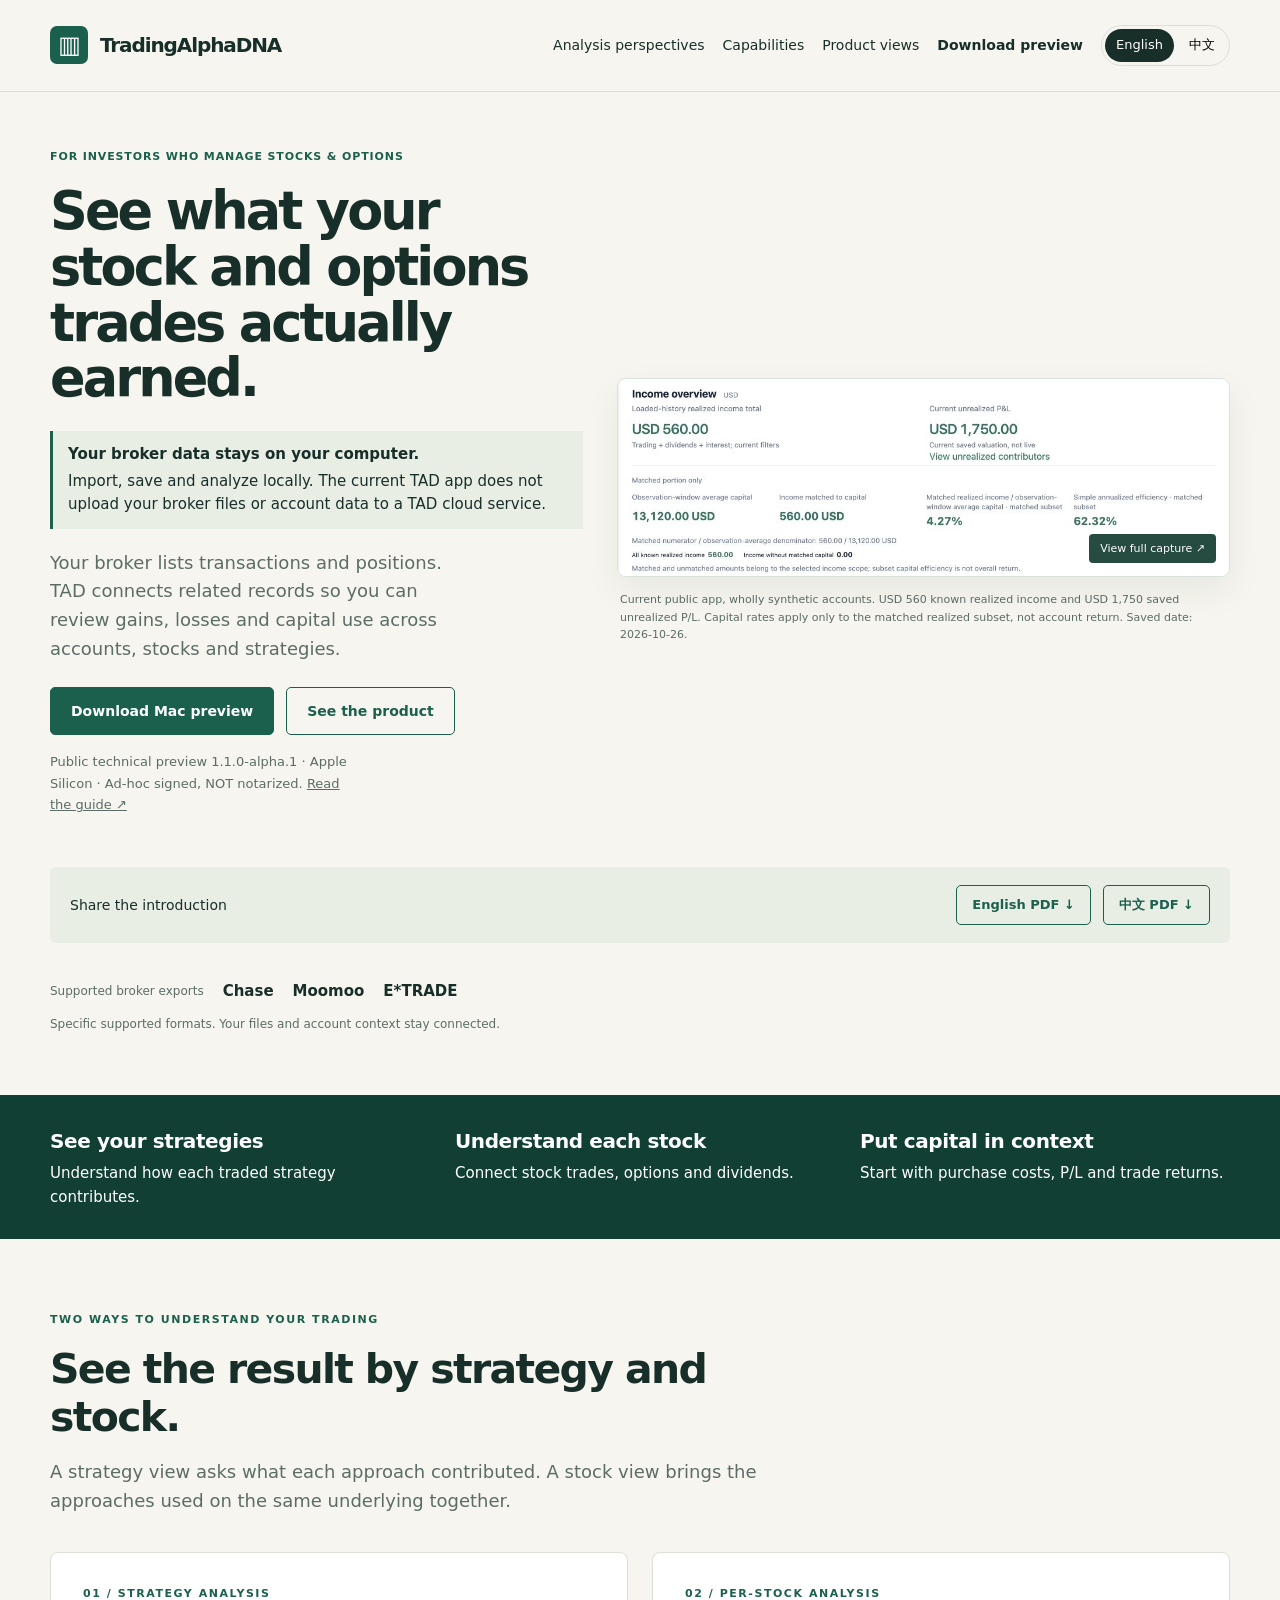
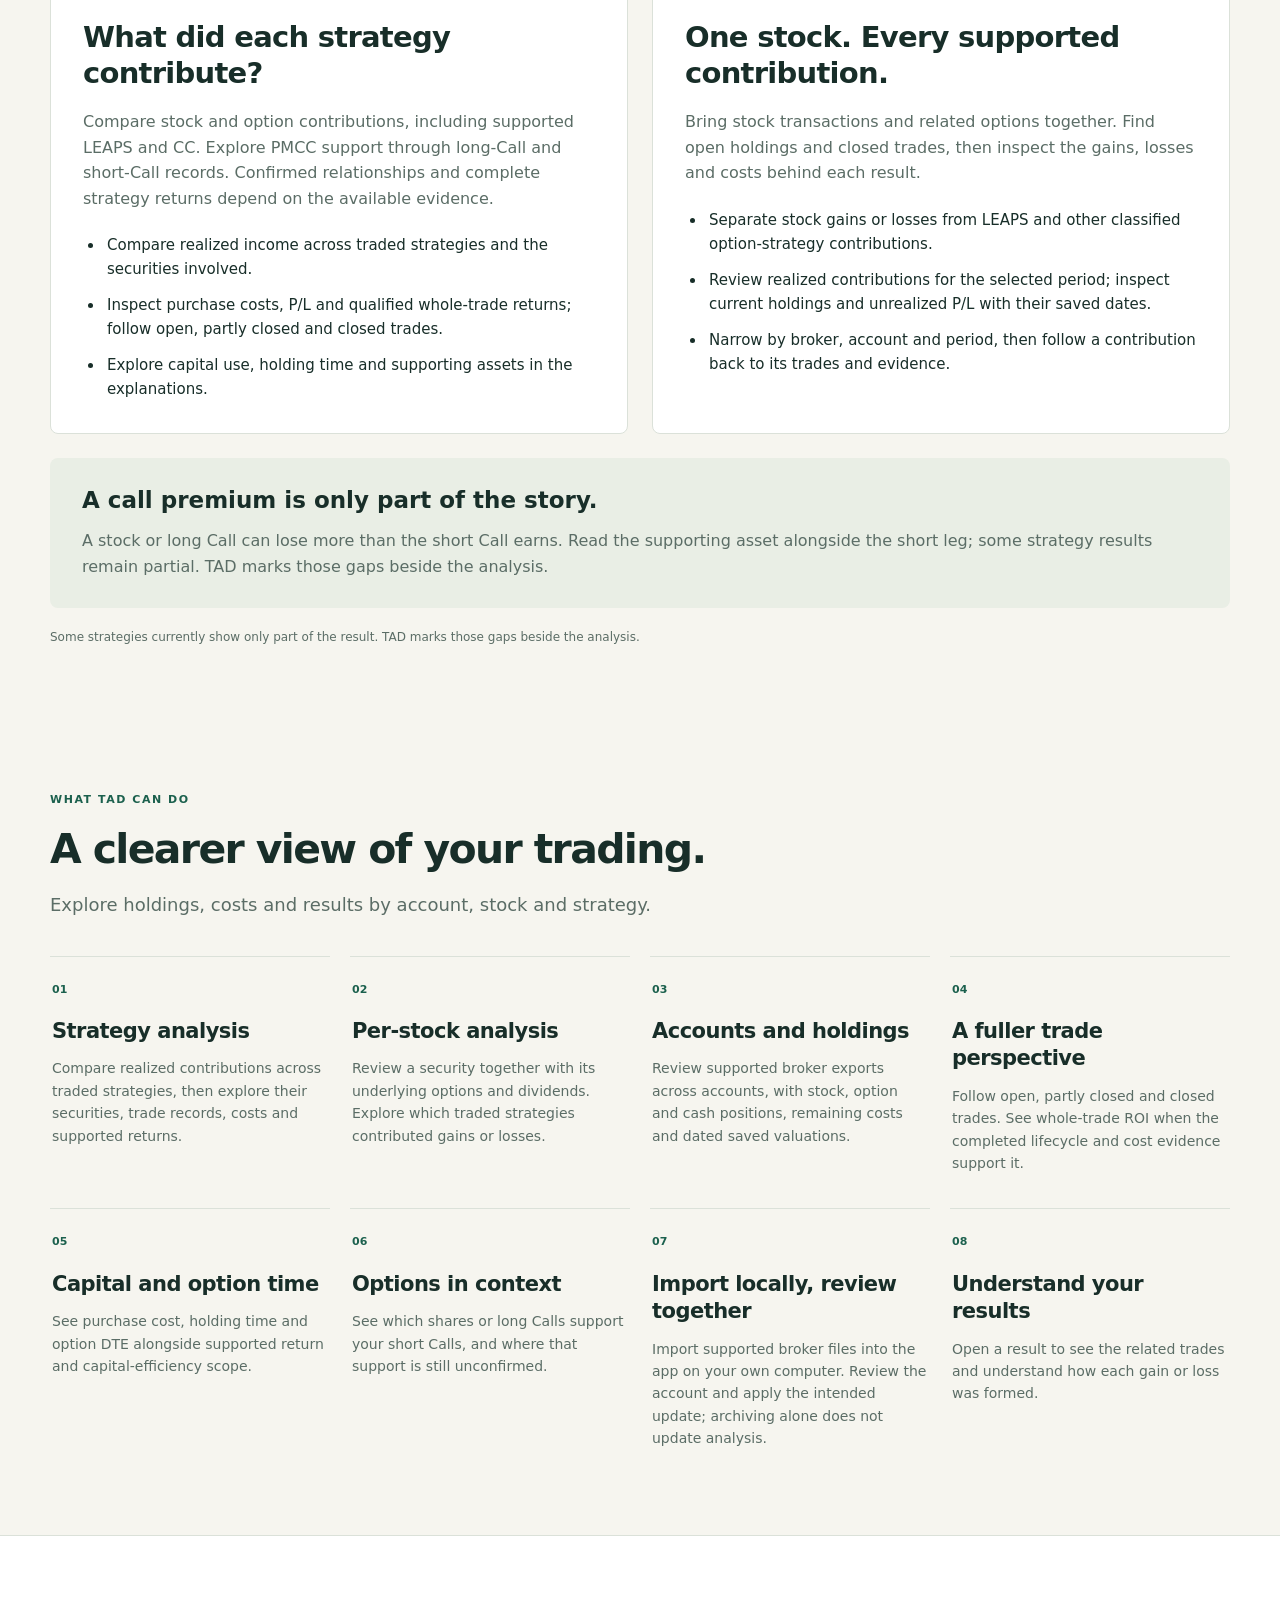
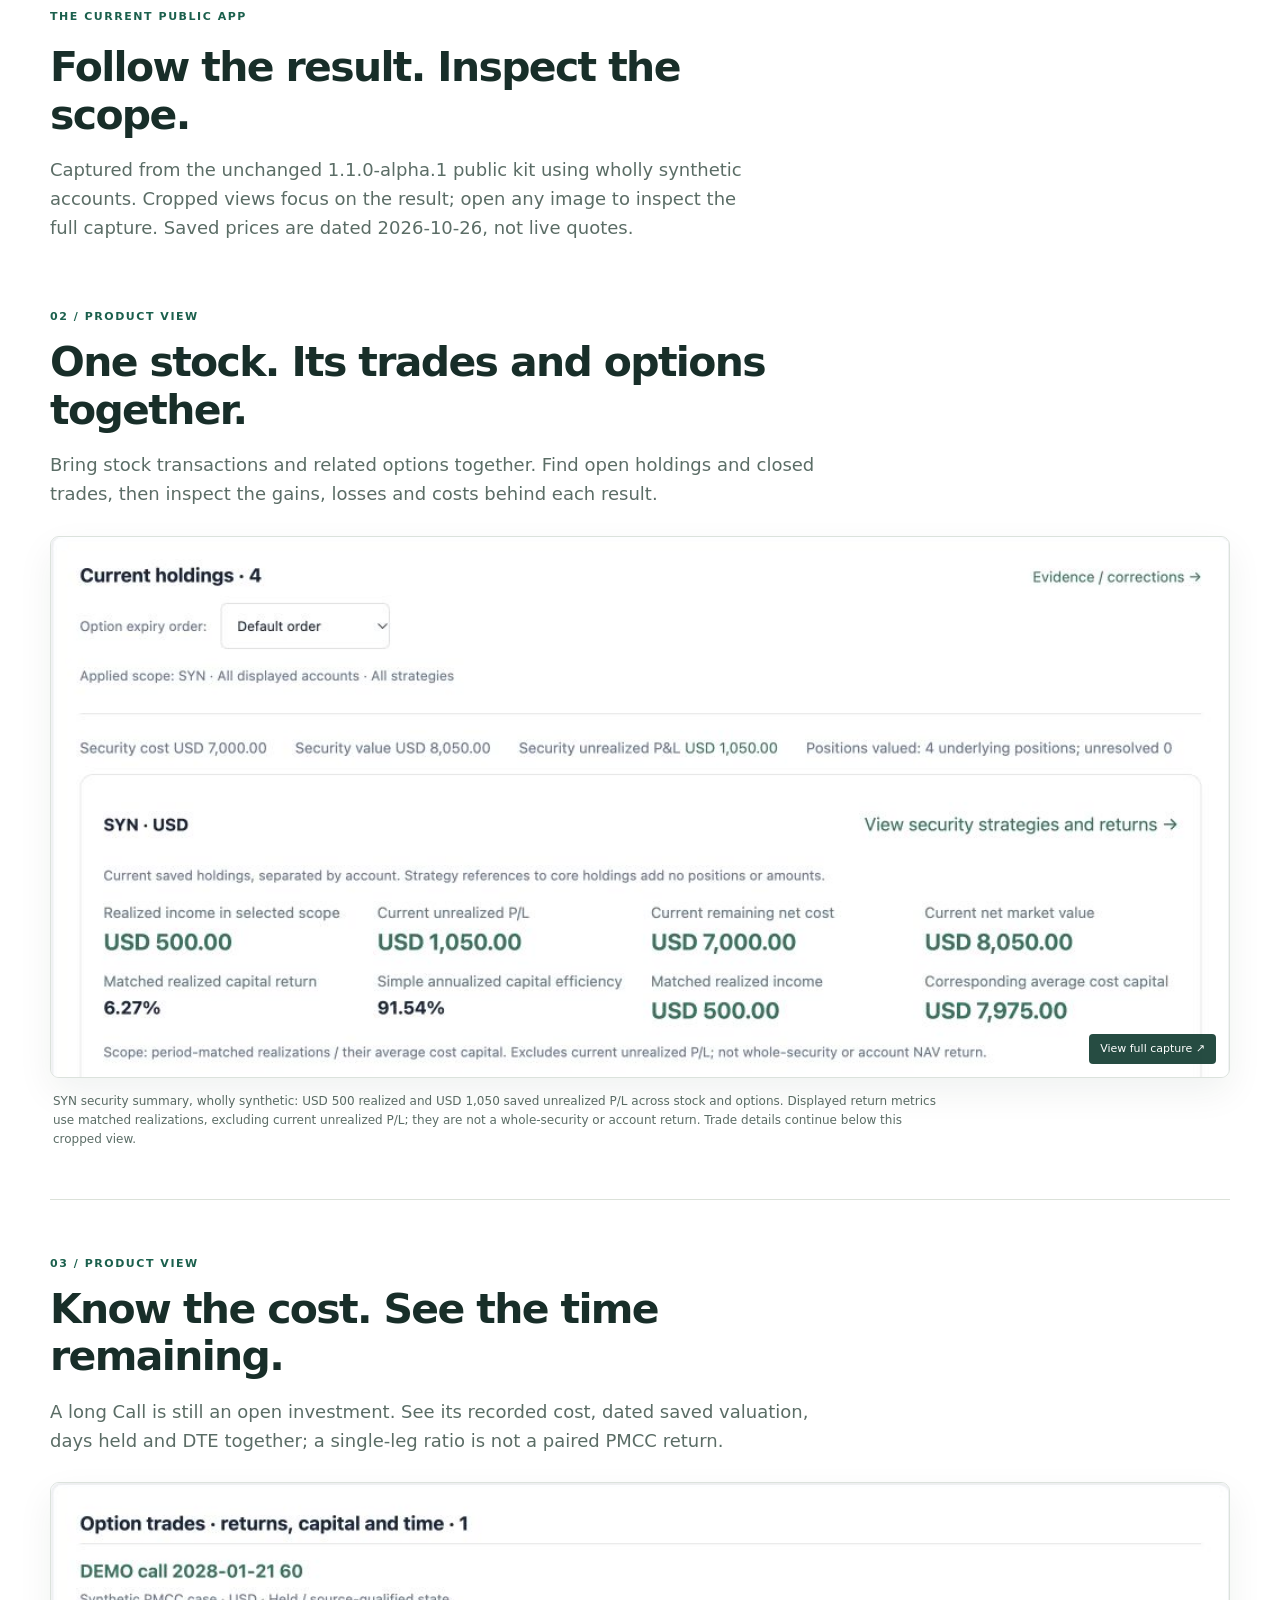
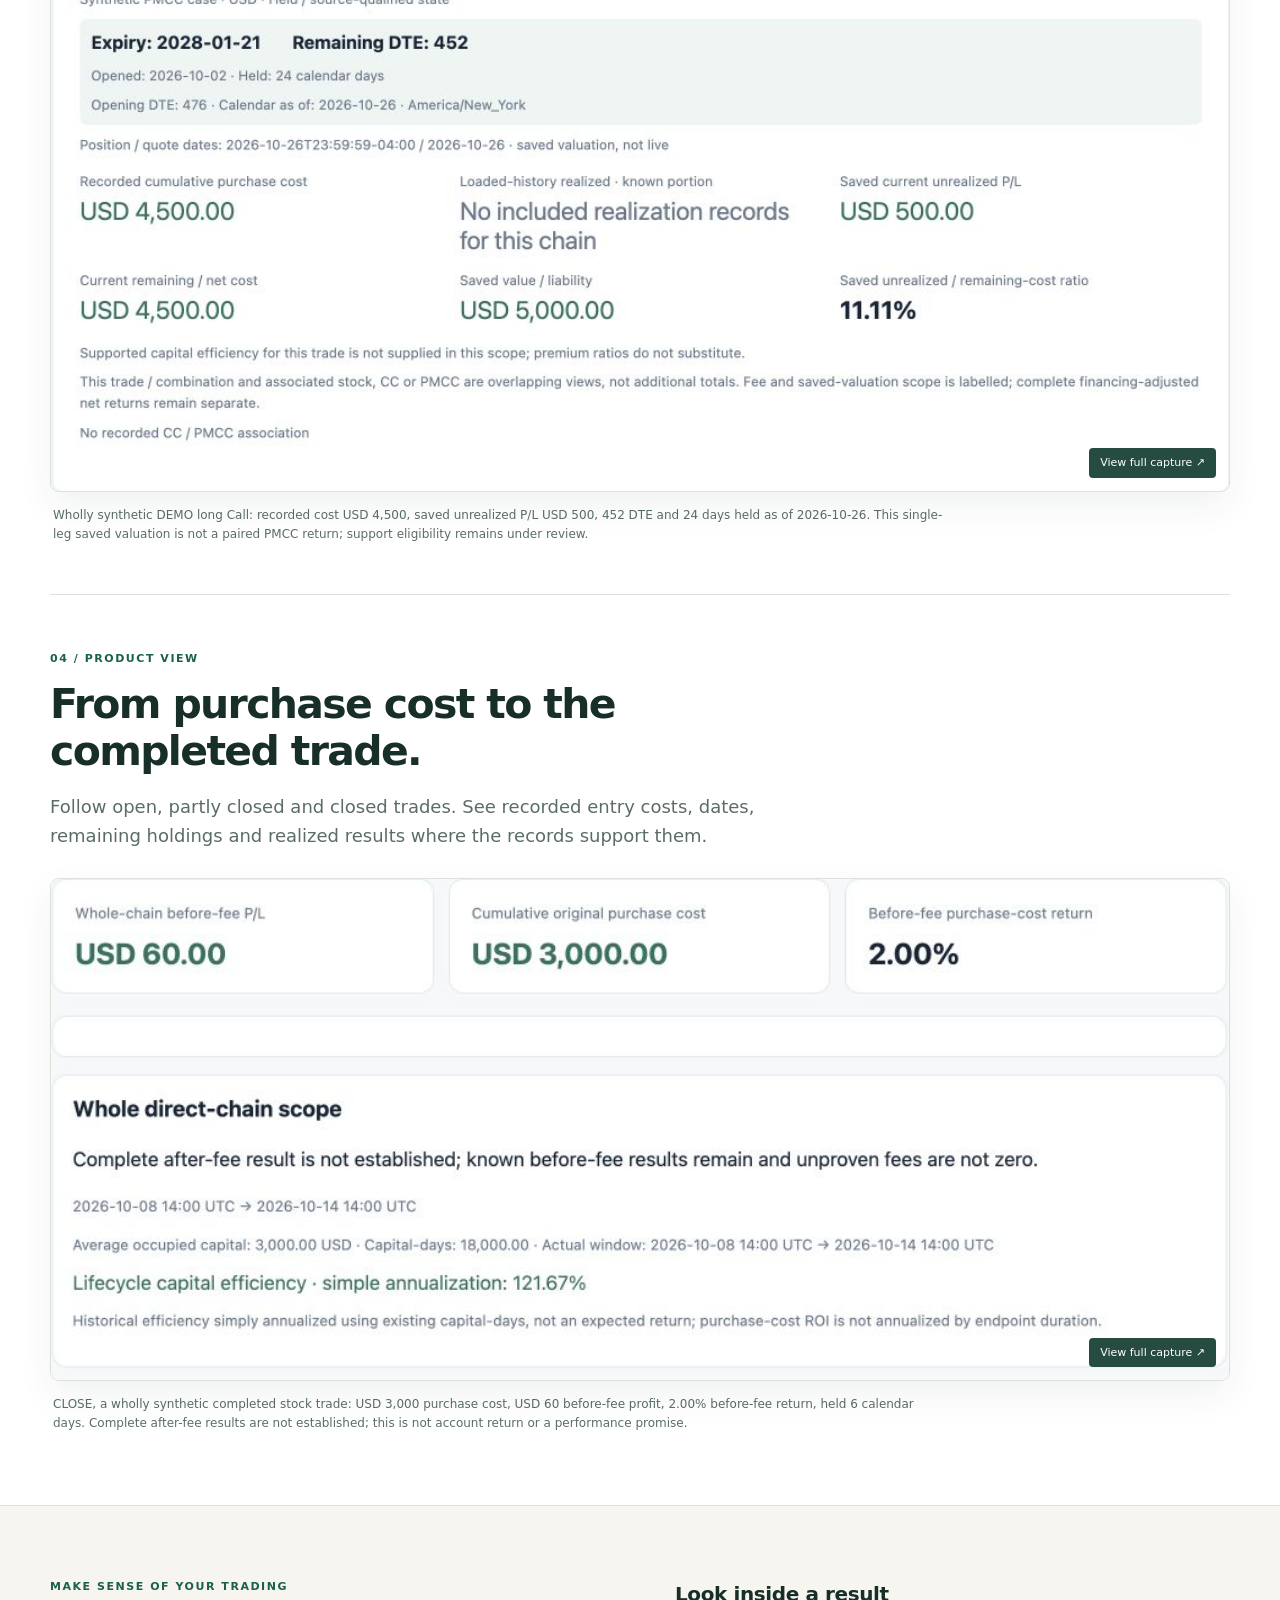
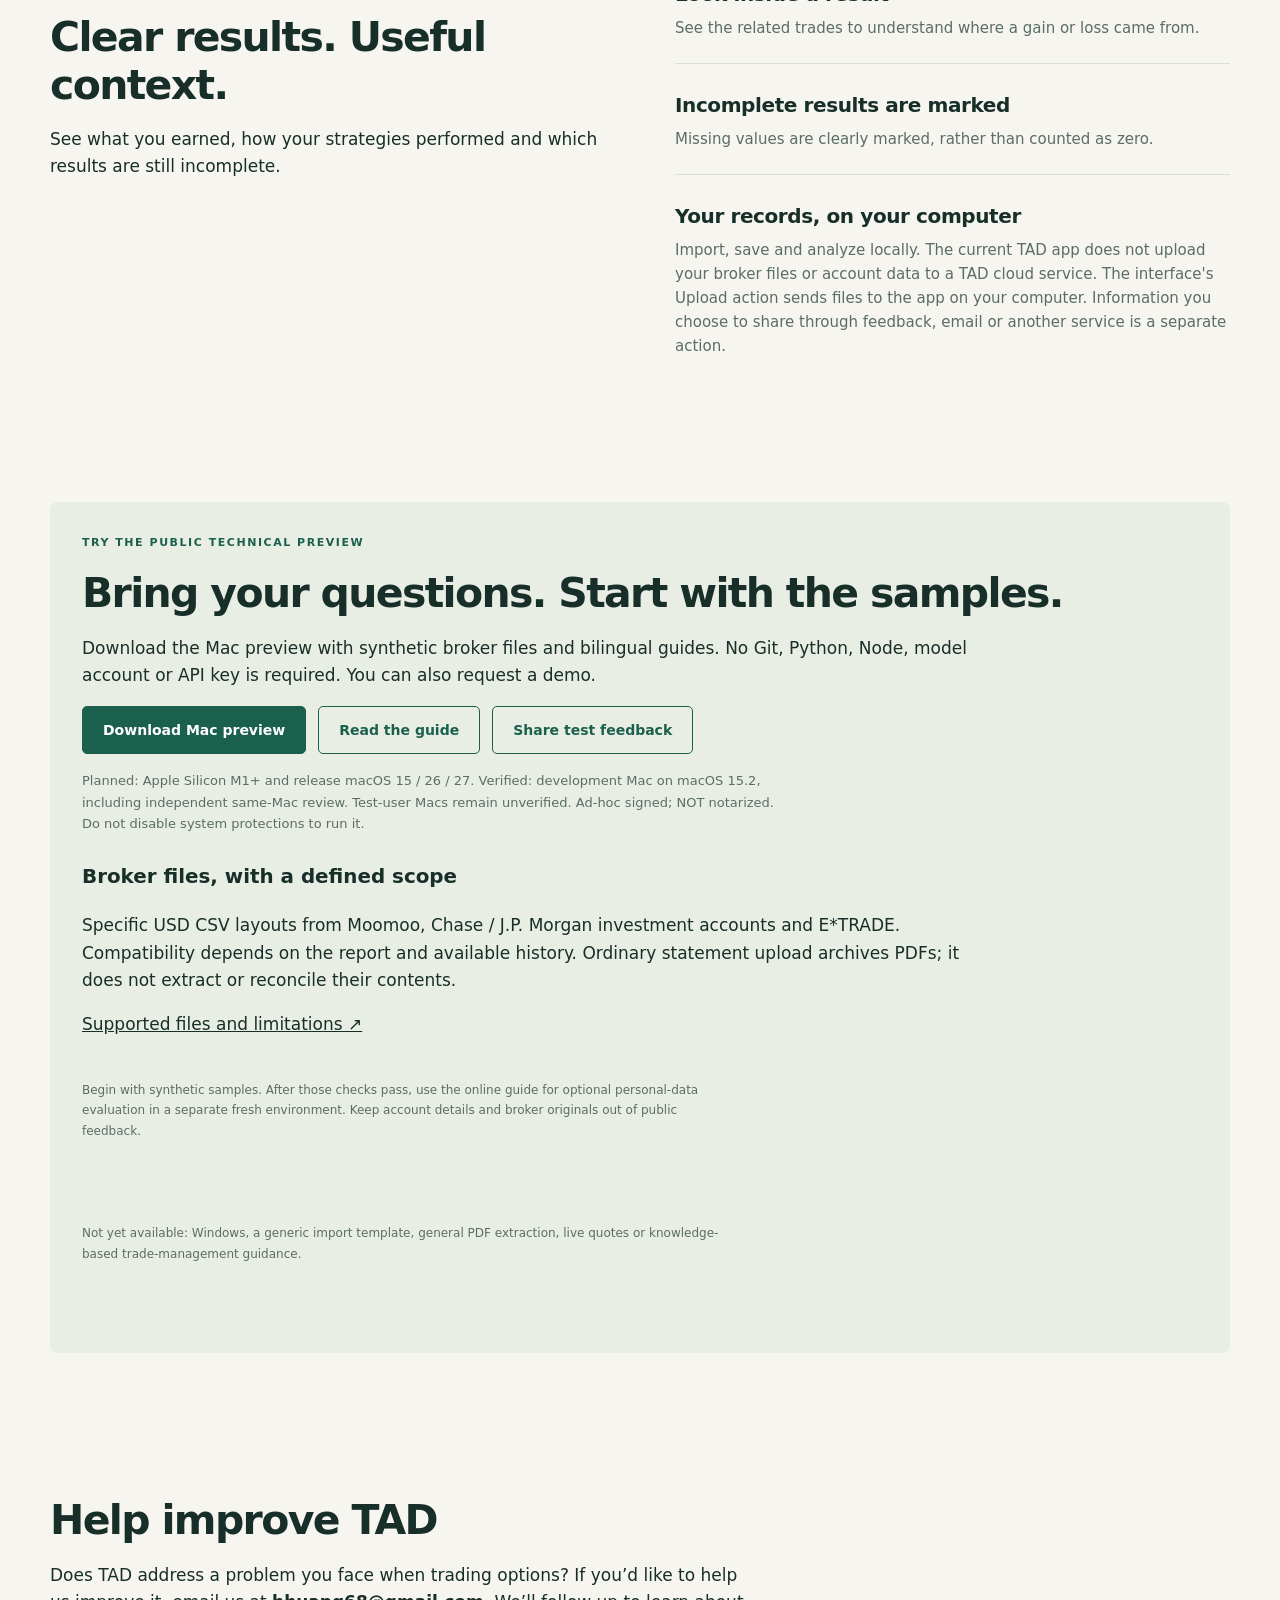
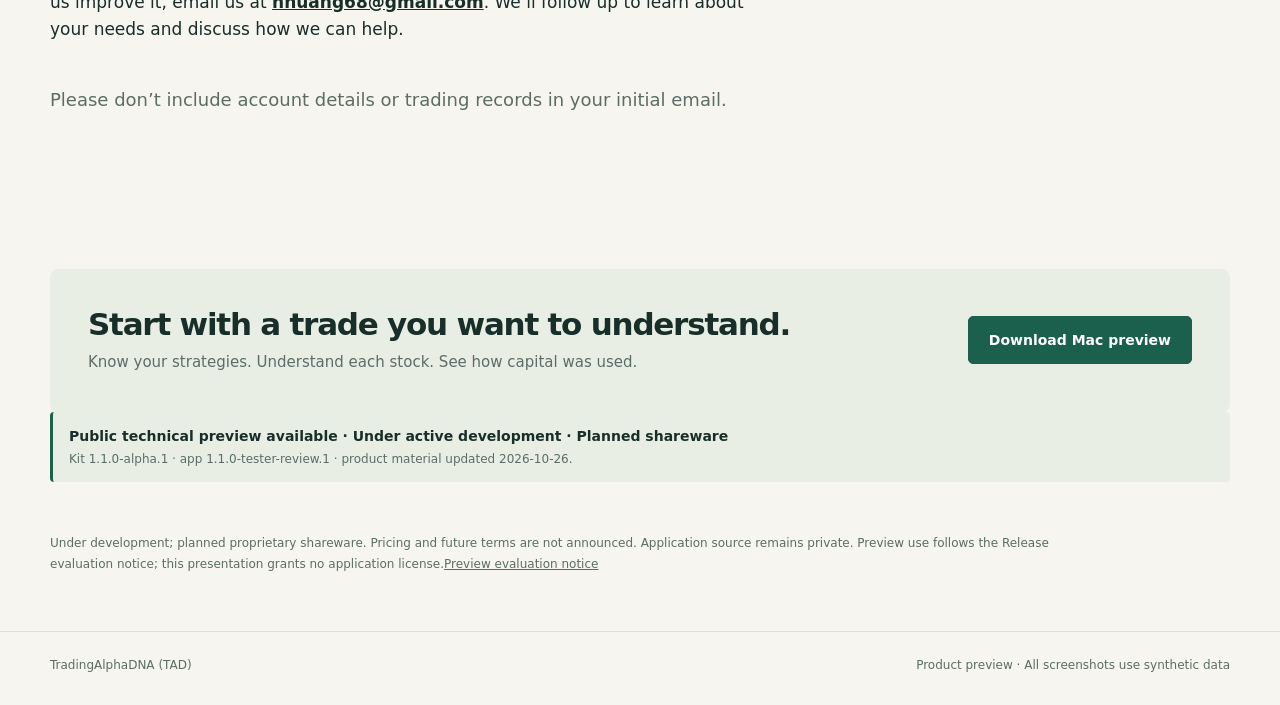
==== index.html @ ef030fe8 "docs: align public introduction with alpha.1 preview" ====
<!DOCTYPE html>
<html lang="en"><head><meta charset="utf-8"><meta name="viewport" content="width=device-width,initial-scale=1"><meta name="color-scheme" content="light"><meta name="description" content="For investors managing stocks and options across accounts: connect related trades to understand gains, losses and capital use."><title>TradingAlphaDNA — Understand your trading results</title><style>
:root{--ink:#182e29;--green:#1b604d;--green-dark:#123f34;--paper:#f6f5ef;--muted:#5b6d66;--line:#dbe1d9;--wash:#e9eee5;--accent:#d6e6a4}*{box-sizing:border-box}html{scroll-behavior:smooth;scroll-padding-top:28px}body{margin:0;background:var(--paper);color:var(--ink);font:17px/1.6 system-ui,-apple-system,BlinkMacSystemFont,"Segoe UI",sans-serif}body[data-language="en"] [data-lang="zh"],body[data-language="zh"] [data-lang="en"]{display:none!important}button,a{-webkit-tap-highlight-color:transparent}button{font:inherit}a{color:inherit}a:focus-visible,button:focus-visible{outline:3px solid #a54d24;outline-offset:5px}.wrap{width:min(1180px,calc(100% - 64px));margin-inline:auto}header{padding:25px 0;border-bottom:1px solid var(--line)}.header-row{display:flex;align-items:center;justify-content:space-between;gap:24px}.brand{display:flex;gap:12px;align-items:center;text-decoration:none;font-size:20px;font-weight:780;letter-spacing:-.055em;white-space:nowrap}.mark{width:38px;height:38px;display:grid;place-items:center;background:var(--green);border-radius:7px;color:white;font-size:24px;font-weight:400}.nav{display:flex;align-items:center;gap:24px}.nav>a{font-size:14px;text-decoration:none}.languages{display:flex;gap:4px;padding:3px;border:1px solid var(--line);border-radius:99px}.language{border:0;background:transparent;padding:6px 11px;border-radius:99px;cursor:pointer;font-size:13px}.language[aria-pressed="true"]{background:var(--ink);color:white}.hero{padding:56px 0 48px}.eyebrow{font-size:11px;letter-spacing:.14em;font-weight:760;color:var(--green);margin:0 0 18px}.hero-grid{display:grid;grid-template-columns:1fr 1.1fr;gap:46px;align-items:center}.hero-copy{margin-top:25px}.hero-product{margin:0}h1{font-size:clamp(44px,4.5vw,66px);line-height:1.06;letter-spacing:-.055em;margin:0;max-width:15ch}h1 [data-lang="zh"]{letter-spacing:-.035em}.hero-copy>p{font-size:20px;color:var(--muted);margin:0 0 23px;max-width:37ch}.actions{display:flex;flex-wrap:wrap;gap:12px}.action{display:inline-flex;align-items:center;justify-content:center;background:var(--green);color:white;text-decoration:none;border:1px solid var(--green);border-radius:5px;padding:12px 20px;font-size:14px;font-weight:650}.action.secondary{background:transparent;color:var(--green)}.brokers{display:flex;align-items:center;gap:19px;flex-wrap:wrap;margin-top:36px;color:var(--muted);font-size:12px}.brokers strong{font-size:15px;font-weight:680;color:var(--ink)}.hero-note{font-size:12px;color:var(--muted);margin-top:12px}.promise-band{background:var(--green-dark);color:white}.promises{display:grid;grid-template-columns:repeat(3,minmax(0,1fr));gap:35px;padding-block:30px}.promises p{margin:0;font-size:15px}.promises strong{display:block;font-size:20px;letter-spacing:-.02em;margin-bottom:4px}.promises span+span{color:inherit}.section{padding-block:72px}.section-top{max-width:710px;margin-bottom:36px}h2{font-size:clamp(30px,3.2vw,46px);line-height:1.16;letter-spacing:-.04em;margin:0 0 17px}p{margin-top:0}.section-top>p:last-child,.story-heading>p:last-child{color:var(--muted);font-size:18px}.features{display:grid;grid-template-columns:repeat(4,minmax(0,1fr));gap:20px}.feature{border-top:1px solid var(--line);padding:24px 2px 14px}.feature-number{display:block;color:var(--green);font-size:11px;font-weight:700;margin-bottom:20px}.feature h3{font-size:21px;line-height:1.3;letter-spacing:-.025em;margin:0 0 12px}.feature p{font-size:14px;color:var(--muted);margin:0}.views{background:white;border-block:1px solid var(--line)}.story{padding:30px 0 50px}.story+.story{border-top:1px solid var(--line);padding-top:55px}.story:last-child{padding-bottom:0}.story-heading{max-width:780px}.story-heading .eyebrow{margin-bottom:13px}figure{margin:27px 0 0}.shot{position:relative;display:block;width:100%;padding:0;background:#eef2ed;border:1px solid #dbe2dc;border-radius:9px;overflow:hidden;cursor:zoom-in;text-align:left;box-shadow:0 14px 36px #142f2210}.shot img{display:block;width:100%;height:auto;aspect-ratio:16/9;object-fit:contain}.zoom{position:absolute;right:13px;bottom:13px;padding:6px 11px;background:#163f34ed;color:white;font-size:11px;border-radius:4px}figcaption{font-size:12px;color:var(--muted);line-height:1.6;padding:14px 3px 0;max-width:900px}.trust{display:grid;grid-template-columns:1fr 1fr;gap:70px}.trust-list{display:grid;gap:25px}.trust-item{border-bottom:1px solid var(--line);padding-bottom:23px}.trust-item:last-child{border:0;padding-bottom:0}.trust-item h3{font-size:20px;margin:0 0 6px;letter-spacing:-.02em}.trust-item p{font-size:15px;color:var(--muted);margin:0}.ending{padding:38px;background:var(--wash);border-radius:8px;display:flex;justify-content:space-between;align-items:center;gap:28px}.ending h2{font-size:31px;margin:0 0 7px}.ending p{font-size:15px;color:var(--muted);margin:0}.scope{font-size:12px;color:var(--muted);padding:25px 0 45px;line-height:1.7;max-width:1000px}footer{border-top:1px solid var(--line);padding:24px 0 30px;font-size:12px;color:var(--muted)}footer .wrap{display:flex;justify-content:space-between;gap:20px;flex-wrap:wrap}.skip{position:absolute;left:12px;top:-90px;background:white;padding:10px;z-index:4}.skip:focus{top:12px}dialog{width:min(1312px,calc(100vw - 24px));padding:16px;border:1px solid var(--line);border-radius:8px;max-height:94vh;background:white;color:var(--ink)}dialog::backdrop{background:#0a211cc9}.dialog-bar{display:flex;align-items:center;justify-content:space-between;gap:20px;padding-bottom:12px;font-size:13px}.dialog-close{background:var(--ink);color:white;border:0;border-radius:4px;padding:7px 13px;cursor:pointer}.image-scroll{overflow:auto;max-height:calc(90vh - 90px)}.image-scroll img{display:block;width:1280px;max-width:none;height:auto}@media(max-width:1000px){.hero-grid{gap:35px}.features{grid-template-columns:repeat(2,minmax(0,1fr))}.hero-copy>p{font-size:18px}.nav{gap:16px}.trust{gap:35px}}@media(max-width:680px){.wrap{width:calc(100% - 36px)}header{padding:18px 0}.header-row{align-items:flex-start;flex-wrap:wrap;gap:16px}.brand{font-size:20px}.nav{width:100%;justify-content:space-between;gap:10px}.nav>a{font-size:12px}.languages{margin-left:auto}.language{font-size:12px;padding:5px 9px}.hero{padding:42px 0 38px}.hero-grid{grid-template-columns:1fr;gap:24px}h1{font-size:clamp(40px,10.4vw,62px);max-width:16ch}.hero-copy>p{font-size:18px;max-width:none}.actions{gap:9px}.action{padding:11px 15px;font-size:13px}.brokers{gap:13px;margin-top:25px}.brokers strong{font-size:13px}.promises{grid-template-columns:1fr;gap:19px;padding-block:26px}.promises strong{font-size:18px}.promises p{font-size:14px}.section{padding-block:44px}.section-top{margin-bottom:26px}.features{grid-template-columns:1fr;gap:6px}.feature{padding:20px 0}.feature-number{margin-bottom:10px}.feature h3{font-size:22px}.feature p{font-size:15px}.story{padding:12px 0 35px}.story+.story{padding-top:35px}.story-heading>p:last-child{font-size:16px}.shot{border-radius:5px}.zoom{font-size:10px;padding:4px 7px;right:7px;bottom:7px}figcaption{font-size:11px}.trust{grid-template-columns:1fr;gap:22px}.ending{padding:24px;align-items:flex-start;flex-direction:column}.ending h2{font-size:27px}.scope{padding-bottom:30px}.section-top>p:last-child{font-size:17px}}@media(prefers-reduced-motion:reduce){html{scroll-behavior:auto}}
.analysis-grid{display:grid;grid-template-columns:repeat(2,minmax(0,1fr));gap:24px}.analysis-card{padding:32px;background:white;border:1px solid var(--line);border-radius:8px}.analysis-card h3{font-size:29px;line-height:1.22;letter-spacing:-.025em;margin:0 0 18px}.analysis-card>p:not(.eyebrow){font-size:16px;color:var(--muted)}.analysis-card ul{padding-left:21px;margin:22px 0 0}.analysis-card li{font-size:15px;margin-top:12px;padding-left:3px}.review-question{background:var(--wash);padding:28px 32px;margin-top:24px;border-radius:8px}.review-question h3{font-size:23px;line-height:1.3;margin:0 0 12px}.review-question p{font-size:16px;color:var(--muted);margin:0}.analysis-scope{font-size:12px;color:var(--muted);margin:20px 0 0}.hero .eyebrow{letter-spacing:.08em;max-width:65ch}.hero h1{max-width:20ch}.hero h1 [data-lang="zh"]{font-size:.88em}.nav{gap:18px}@media(max-width:1000px){.header-row{flex-wrap:wrap}.analysis-card{padding:25px}}@media(max-width:680px){.analysis-grid{grid-template-columns:1fr;gap:16px}.analysis-card{padding:24px}.analysis-card h3{font-size:27px}.review-question{padding:24px}.nav{flex-wrap:wrap;justify-content:flex-start;gap:12px}.nav>a{font-size:12px}.hero .eyebrow{font-size:10px;letter-spacing:.06em}.hero h1{max-width:17ch}}.pdf-downloads{display:flex;align-items:center;flex-wrap:wrap;gap:12px;margin-top:28px;padding:18px 20px;background:var(--wash);border-radius:6px}.pdf-downloads>span{font-size:14px;margin-right:auto}.pdf-downloads .action{font-size:13px;padding:9px 15px}@media(max-width:680px){.pdf-downloads{padding:16px;gap:10px}.pdf-downloads>span{flex-basis:100%;margin:0}}
.product-status{margin:0 0 26px;padding:13px 16px;background:var(--wash);border-left:3px solid var(--green);border-radius:4px;font-size:14px;line-height:1.6}.product-status strong{display:block}.product-status p{margin:3px 0 0;color:var(--muted);font-size:12px}
.local-data{margin:20px 0;padding:12px 15px;border-left:3px solid var(--green);background:var(--wash);font-size:15px;line-height:1.55}.local-data strong{display:block;margin-bottom:4px}

.screen-crop{position:relative;overflow:hidden;aspect-ratio:var(--sw) / var(--sh);background:#f4f7f7}.screen-crop img{position:absolute;max-width:none;width:calc(1280 / var(--sw) * 100%);height:auto;left:calc(-1 * var(--sx) / var(--sw) * 100%);top:calc(-1 * var(--sy) / var(--sh) * 100%)}body[data-language="zh"] .screen-crop{--sx:var(--zx);--sy:var(--zy);--sw:var(--zw);--sh:var(--zh)}.preview-note{font-size:13px!important;line-height:1.65;color:var(--muted);margin-top:16px!important}.nav-download{font-weight:750}.download-panel{padding:32px;background:var(--wash);border-radius:8px}.download-panel h3{margin-top:26px}.download-panel>p{max-width:85ch}.hero .hero-copy>p:first-of-type{font-size:18px}.hero-grid{grid-template-columns:1fr 1.15fr;gap:34px}.hero .hero-product figcaption{font-size:11px}.hero h1{font-size:clamp(40px,4.1vw,60px)}@media(max-width:900px){.hero-grid{grid-template-columns:1fr}.hero .hero-product{margin-top:20px}}@media(max-width:680px){.download-panel{padding:22px}.preview-note{font-size:12px!important}}
</style></head><body data-language="en"><a class="skip" href="#main">Skip to content / 跳到正文</a><header><div class="wrap header-row"><a class="brand" href="#main"><span class="mark" aria-hidden="true">▥</span>TradingAlphaDNA</a><nav class="nav" aria-label="Product navigation"><a href="#analysis"><span data-lang="en">Analysis perspectives</span><span data-lang="zh">分析视角</span></a><a href="#features"><span data-lang="en">Capabilities</span><span data-lang="zh">产品功能</span></a><a href="#screens"><span data-lang="en">Product views</span><span data-lang="zh">界面一览</span></a><a class="nav-download" href="https://github.com/TradingAlphaDNA/tad-showcase/releases/tag/tad-test-v1.1.0-alpha.1"><span data-lang="en">Download preview</span><span data-lang="zh">下载测试版</span></a><div class="languages" aria-label="Language / 语言"><button type="button" class="language" data-set-language="en" aria-pressed="true">English</button><button type="button" class="language" data-set-language="zh" aria-pressed="false">中文</button></div></nav></div></header><main id="main"><section class="hero wrap"><p class="eyebrow"><span data-lang="en">FOR INVESTORS WHO MANAGE STOCKS &amp; OPTIONS</span><span data-lang="zh">为自己管理股票与期权的投资者而设计</span></p><div class="hero-grid"><div class="hero-message"><h1><span data-lang="en">See what your stock and options trades actually earned.</span><span data-lang="zh">看清股票和期权交易， 到底赚了多少。</span></h1><div class="hero-copy"><div class="local-data"><strong><span data-lang="en">Your broker data stays on your computer.</span><span data-lang="zh">券商数据留在你的电脑上。</span></strong><span data-lang="en">Import, save and analyze locally. The current TAD app does not upload your broker files or account data to a TAD cloud service.</span><span data-lang="zh">在本机导入、保存和分析。当前 TAD 本地应用不会把券商文件或账户数据上传到 TAD 云端。</span></div><p><span data-lang="en">Your broker lists transactions and positions. TAD connects related records so you can review gains, losses and capital use across accounts, stocks and strategies.</span><span data-lang="zh">券商列出了成交与持仓，但相关交易的结果仍不容易看清。TAD 把记录连接起来，帮助你按账户、个股和策略复盘盈亏与资金使用。</span></p><div class="actions"><a class="action" href="https://github.com/TradingAlphaDNA/tad-showcase/releases/tag/tad-test-v1.1.0-alpha.1"><span data-lang="en">Download Mac preview</span><span data-lang="zh">下载 Mac 预览</span></a><a class="action secondary" href="#screens"><span data-lang="en">See the product</span><span data-lang="zh">查看产品界面</span></a></div><p class="preview-note"><span data-lang="en">Public technical preview 1.1.0-alpha.1 · Apple Silicon · Ad-hoc signed, NOT notarized.</span><span data-lang="zh">公开技术预览 1.1.0-alpha.1 · Apple Silicon · 临时签名，尚未公证。</span> <a href="https://github.com/TradingAlphaDNA/tad-showcase/blob/main/docs/testing/README.en.md" data-lang="en">Read the guide ↗</a><a href="https://github.com/TradingAlphaDNA/tad-showcase/blob/main/docs/testing/README.zh.md" data-lang="zh">阅读试用说明 ↗</a></p></div></div><figure class="hero-product" id="view-overview"><button class="shot" type="button" data-enlarge><div class="screen-crop" style="--sx:194;--sy:361;--sw:1047;--sh:338;--zx:194;--zy:361;--zw:1047;--zh:338"><img data-lang="en" src="assets/screenshots/tad-alpha1-overview.en.jpg" width="1280" height="720" alt="Current public TAD app, wholly synthetic: overview"><img data-lang="zh" src="assets/screenshots/tad-alpha1-overview.zh.jpg" width="1280" height="720" alt="当前公开包，全合成资料：overview"></div><span class="zoom"><span data-lang="en">View full capture ↗</span><span data-lang="zh">查看完整截图 ↗</span></span></button><figcaption><span data-lang="en">Current public app, wholly synthetic accounts. USD 560 known realized income and USD 1,750 saved unrealized P/L. Capital rates apply only to the matched realized subset, not account return. Saved date: 2026-10-26.</span><span data-lang="zh">当前公开包、全合成账户：已知已实现收益560美元，保存浮盈1750美元；资金指标仅对应匹配的已实现子集，不是账户回报。保存日期2026-10-26。</span></figcaption></figure></div><div class="pdf-downloads" aria-label="PDF downloads / PDF 下载"><span><span data-lang="en">Share the introduction</span><span data-lang="zh">分享产品介绍</span></span><a class="action secondary" href="TADIntro.en.pdf" download="TADIntro.en.pdf">English PDF ↓</a><a class="action secondary" href="TADIntro.cn.pdf" download="TADIntro.cn.pdf">中文 PDF ↓</a></div><div class="brokers"><span><span data-lang="en">Supported broker exports</span><span data-lang="zh">支持的券商导出</span></span><strong>Chase</strong><strong>Moomoo</strong><strong>E*TRADE</strong></div><p class="hero-note"><span data-lang="en">Specific supported formats. Your files and account context stay connected.</span><span data-lang="zh">支持特定导出格式；文件与账户信息始终保持关联。</span></p></section><section class="promise-band"><div class="wrap promises"><p><strong><span data-lang="en">See your strategies</span><span data-lang="zh">策略，比较贡献</span></strong><span data-lang="en">Understand how each traded strategy contributes.</span><span data-lang="zh">了解各项已交易策略分别带来的收益。</span></p><p><strong><span data-lang="en">Understand each stock</span><span data-lang="zh">个股，综合复盘</span></strong><span data-lang="en">Connect stock trades, options and dividends.</span><span data-lang="zh">联系股票交易、相关期权策略与分红。</span></p><p><strong><span data-lang="en">Put capital in context</span><span data-lang="zh">资金，结合时间</span></strong><span data-lang="en">Start with purchase costs, P/L and trade returns.</span><span data-lang="zh">先看买入成本、盈亏和交易回报，再理解占资与时间。</span></p></div></section><section class="section wrap" id="analysis"><div class="section-top"><p class="eyebrow"><span data-lang="en">TWO WAYS TO UNDERSTAND YOUR TRADING</span><span data-lang="zh">两个视角，看清自己的交易</span></p><h2><span data-lang="en">See the result by strategy and stock.</span><span data-lang="zh">按策略与个股，看清交易结果。</span></h2><p><span data-lang="en">A strategy view asks what each approach contributed. A stock view brings the approaches used on the same underlying together.</span><span data-lang="zh">策略视角回答每种做法带来了什么；个股视角把同一标的上采用过的不同做法联系起来。</span></p></div><div class="analysis-grid"><article class="analysis-card"><p class="eyebrow"><span data-lang="en">01 / STRATEGY ANALYSIS</span><span data-lang="zh">01 / 策略分析</span></p><h3><span data-lang="en">What did each strategy contribute?</span><span data-lang="zh">每种策略，分别带来了什么？</span></h3><p><span data-lang="en">Compare stock and option contributions, including supported LEAPS and CC. Explore PMCC support through long-Call and short-Call records. Confirmed relationships and complete strategy returns depend on the available evidence.</span><span data-lang="zh">比较股票与期权的收益贡献，包括有记录依据的 LEAPS 和 CC。联系长期 Call 与短 Call，查看 PMCC 支撑情况；关系确认和完整策略回报取决于现有依据。</span></p><ul><li><span data-lang="en">Compare realized income across traded strategies and the securities involved.</span><span data-lang="zh">比较交易过的策略及其涉及个股的已实现收益贡献。</span></li><li><span data-lang="en">Inspect purchase costs, P/L and qualified whole-trade returns; follow open, partly closed and closed trades.</span><span data-lang="zh">查看买入成本、盈亏与符合条件的整笔交易回报，追踪持有中、部分平仓和已闭环交易。</span></li><li><span data-lang="en">Explore capital use, holding time and supporting assets in the explanations.</span><span data-lang="zh">在说明中进一步了解资金占用、持有时间与期权支撑资产。</span></li></ul></article><article class="analysis-card"><p class="eyebrow"><span data-lang="en">02 / PER-STOCK ANALYSIS</span><span data-lang="zh">02 / 个股分析</span></p><h3><span data-lang="en">One stock. Every supported contribution.</span><span data-lang="zh">一只个股，看清各项已支持的贡献。</span></h3><p><span data-lang="en">Bring stock transactions and related options together. Find open holdings and closed trades, then inspect the gains, losses and costs behind each result.</span><span data-lang="zh">联系股票交易和相关期权，找到仍在持仓与已经平仓的交易，进一步查看各项结果背后的盈利、亏损和成本。</span></p><ul><li><span data-lang="en">Separate stock gains or losses from LEAPS and other classified option-strategy contributions.</span><span data-lang="zh">分开看股票自身的盈亏，以及 LEAPS 等已分类期权策略的收益贡献。</span></li><li><span data-lang="en">Review realized contributions for the selected period; inspect current holdings and unrealized P/L with their saved dates.</span><span data-lang="zh">按所选期间回看已实现贡献，另行查看带保存日期的当前持仓与浮盈亏。</span></li><li><span data-lang="en">Narrow by broker, account and period, then follow a contribution back to its trades and evidence.</span><span data-lang="zh">按券商、账户和期间缩小范围，再从贡献追溯到交易与来源依据。</span></li></ul></article></div><aside class="review-question"><h3><span data-lang="en">A call premium is only part of the story.</span><span data-lang="zh">收到 Call 权利金，只是故事的一部分。</span></h3><p><span data-lang="en">A stock or long Call can lose more than the short Call earns. Read the supporting asset alongside the short leg; some strategy results remain partial. TAD marks those gaps beside the analysis.</span><span data-lang="zh">股票或长期 Call 的亏损可能超过短 Call 收益。结合支撑资产回看短腿；部分策略结果仍不完整，缺项会在分析旁标明。</span></p></aside><p class="analysis-scope"><span data-lang="en">Some strategies currently show only part of the result. TAD marks those gaps beside the analysis.</span><span data-lang="zh">部分策略目前只能展示部分结果，缺项会在分析旁标明。</span></p></section><section class="section wrap" id="features"><div class="section-top"><p class="eyebrow"><span data-lang="en">WHAT TAD CAN DO</span><span data-lang="zh">TAD 能为你做什么</span></p><h2><span data-lang="en">A clearer view of your trading.</span><span data-lang="zh">从盈亏到策略，看清自己的交易。</span></h2><p><span data-lang="en">Explore holdings, costs and results by account, stock and strategy.</span><span data-lang="zh">按账户、个股与策略，查看持仓、成本和收益。</span></p></div><div class="features"><article class="feature"><span class="feature-number">01</span><h3><span data-lang="en">Strategy analysis</span><span data-lang="zh">策略分析，了解收益来源</span></h3><p><span data-lang="en">Compare realized contributions across traded strategies, then explore their securities, trade records, costs and supported returns.</span><span data-lang="zh">比较已交易策略的已实现收益贡献，进一步查看涉及个股、交易记录、买入成本与有依据的交易回报。</span></p></article><article class="feature"><span class="feature-number">02</span><h3><span data-lang="en">Per-stock analysis</span><span data-lang="zh">个股分析，联系股票与期权</span></h3><p><span data-lang="en">Review a security together with its underlying options and dividends. Explore which traded strategies contributed gains or losses.</span><span data-lang="zh">将个股的股票交易、以其为底层的期权与分红联系起来，查看各项已交易策略分别带来的盈利或亏损。</span></p></article><article class="feature"><span class="feature-number">03</span><h3><span data-lang="en">Accounts and holdings</span><span data-lang="zh">多账户持仓，一起看清</span></h3><p><span data-lang="en">Review supported broker exports across accounts, with stock, option and cash positions, remaining costs and dated saved valuations.</span><span data-lang="zh">汇集支持的券商导出，跨账户查看股票、期权与现金持仓、剩余成本及带日期的保存估值。</span></p></article><article class="feature"><span class="feature-number">04</span><h3><span data-lang="en">A fuller trade perspective</span><span data-lang="zh">从整笔交易看回报</span></h3><p><span data-lang="en">Follow open, partly closed and closed trades. See whole-trade ROI when the completed lifecycle and cost evidence support it.</span><span data-lang="zh">追踪未平仓、部分平仓与已闭环交易；完整生命周期和成本依据充分时，查看整笔交易回报率。</span></p></article><article class="feature"><span class="feature-number">05</span><h3><span data-lang="en">Capital and option time</span><span data-lang="zh">资金与期权时间</span></h3><p><span data-lang="en">See purchase cost, holding time and option DTE alongside supported return and capital-efficiency scope.</span><span data-lang="zh">将买入成本、持有时间和期权剩余 DTE，与有依据的回报和资金效率范围放在一起看。</span></p></article><article class="feature"><span class="feature-number">06</span><h3><span data-lang="en">Options in context</span><span data-lang="zh">期权持仓，结合支撑来看</span></h3><p><span data-lang="en">See which shares or long Calls support your short Calls, and where that support is still unconfirmed.</span><span data-lang="zh">看清哪些股票或长期 Call 支撑卖出的 Call，以及哪些支撑关系仍未确认。</span></p></article><article class="feature"><span class="feature-number">07</span><h3><span data-lang="en">Import locally, review together</span><span data-lang="zh">本机导入，集中复盘</span></h3><p><span data-lang="en">Import supported broker files into the app on your own computer. Review the account and apply the intended update; archiving alone does not update analysis.</span><span data-lang="zh">将支持的券商文件导入自己电脑上的 TAD，核对账户后明确应用更新；仅归档不会更新分析。</span></p></article><article class="feature"><span class="feature-number">08</span><h3><span data-lang="en">Understand your results</span><span data-lang="zh">看懂盈亏，理解交易</span></h3><p><span data-lang="en">Open a result to see the related trades and understand how each gain or loss was formed.</span><span data-lang="zh">点开一项收益，查看相关交易，理解这笔盈亏是怎样形成的。</span></p></article></div></section><section class="views section" id="screens"><div class="wrap"><div class="section-top"><p class="eyebrow"><span data-lang="en">THE CURRENT PUBLIC APP</span><span data-lang="zh">当前公开程序的真实界面</span></p><h2><span data-lang="en">Follow the result. Inspect the scope.</span><span data-lang="zh">看清结果，也看清适用范围。</span></h2><p><span data-lang="en">Captured from the unchanged 1.1.0-alpha.1 public kit using wholly synthetic accounts. Cropped views focus on the result; open any image to inspect the full capture. Saved prices are dated 2026-10-26, not live quotes.</span><span data-lang="zh">截图来自未改动的 1.1.0-alpha.1 公开包及全合成账户。局部视图聚焦结果，点击可查看完整截图。保存报价日期为 2026-10-26，不是实时行情。</span></p></div><article class="story" id="view-security"><div class="story-heading"><p class="eyebrow">02 / <span data-lang="en">PRODUCT VIEW</span><span data-lang="zh">产品界面</span></p><h2><span data-lang="en">One stock. Its trades and options together.</span><span data-lang="zh">一只个股，串起股票与期权。</span></h2><p><span data-lang="en">Bring stock transactions and related options together. Find open holdings and closed trades, then inspect the gains, losses and costs behind each result.</span><span data-lang="zh">联系股票交易和相关期权，找到仍在持仓与已经平仓的交易，进一步查看各项结果背后的盈利、亏损和成本。</span></p></div><figure><button class="shot" type="button" data-enlarge><div class="screen-crop" style="--sx:194;--sy:84;--sw:1047;--sh:480;--zx:194;--zy:84;--zw:1047;--zh:480"><img data-lang="en" src="assets/screenshots/tad-alpha1-holdings.en.jpg" width="1280" height="720" loading="lazy" alt="Current public TAD app, wholly synthetic: holdings"><img data-lang="zh" src="assets/screenshots/tad-alpha1-holdings.zh.jpg" width="1280" height="720" loading="lazy" alt="当前公开包，全合成资料：holdings"></div><span class="zoom"><span data-lang="en">View full capture ↗</span><span data-lang="zh">查看完整截图 ↗</span></span></button><figcaption><span data-lang="en">SYN security summary, wholly synthetic: USD 500 realized and USD 1,050 saved unrealized P/L across stock and options. Displayed return metrics use matched realizations, excluding current unrealized P/L; they are not a whole-security or account return. Trade details continue below this cropped view.</span><span data-lang="zh">SYN个股汇总、全合成资料：股票和期权合计已实现500美元、保存浮盈1050美元。所示回报指标仅用匹配的已实现收益，不计当前浮盈，不是整个标的或账户的回报。交易明细在此局部视图下方。</span></figcaption></figure></article><article class="story" id="view-option-time"><div class="story-heading"><p class="eyebrow">03 / <span data-lang="en">PRODUCT VIEW</span><span data-lang="zh">产品界面</span></p><h2><span data-lang="en">Know the cost. See the time remaining.</span><span data-lang="zh">看清开仓成本，也看清剩余时间。</span></h2><p><span data-lang="en">A long Call is still an open investment. See its recorded cost, dated saved valuation, days held and DTE together; a single-leg ratio is not a paired PMCC return.</span><span data-lang="zh">长期 Call 仍是进行中的投资。一起看已记录成本、带日期的保存估值、持有天数和剩余 DTE；单腿比例不等于配对 PMCC 回报。</span></p></div><figure><button class="shot" type="button" data-enlarge><div class="screen-crop" style="--sx:194;--sy:92;--sw:1047;--sh:540;--zx:194;--zy:92;--zw:1047;--zh:510"><img data-lang="en" src="assets/screenshots/tad-alpha1-option-time.en.jpg" width="1280" height="720" loading="lazy" alt="Current public TAD app, wholly synthetic: option time"><img data-lang="zh" src="assets/screenshots/tad-alpha1-option-time.zh.jpg" width="1280" height="720" loading="lazy" alt="当前公开包，全合成资料：option time"></div><span class="zoom"><span data-lang="en">View full capture ↗</span><span data-lang="zh">查看完整截图 ↗</span></span></button><figcaption><span data-lang="en">Wholly synthetic DEMO long Call: recorded cost USD 4,500, saved unrealized P/L USD 500, 452 DTE and 24 days held as of 2026-10-26. This single-leg saved valuation is not a paired PMCC return; support eligibility remains under review.</span><span data-lang="zh">DEMO全合成长期Call：已记录成本4500美元，保存浮盈500美元，截至2026-10-26剩余452天、已持有24天；这是单腿保存估值，不是配对PMCC回报，支撑资格仍需核对。</span></figcaption></figure></article><article class="story" id="view-trades"><div class="story-heading"><p class="eyebrow">04 / <span data-lang="en">PRODUCT VIEW</span><span data-lang="zh">产品界面</span></p><h2><span data-lang="en">From purchase cost to the completed trade.</span><span data-lang="zh">从买入成本，看到闭环交易结果。</span></h2><p><span data-lang="en">Follow open, partly closed and closed trades. See recorded entry costs, dates, remaining holdings and realized results where the records support them.</span><span data-lang="zh">跟随未平仓、部分平仓与已平仓交易，查看记录支持的建仓成本、日期、剩余持仓和已实现结果。</span></p></div><figure><button class="shot" type="button" data-enlarge><div class="screen-crop" style="--sx:280;--sy:195;--sw:963;--sh:410;--zx:280;--zy:201;--zw:963;--zh:410"><img data-lang="en" src="assets/screenshots/tad-alpha1-closed-trade.en.jpg" width="1280" height="720" loading="lazy" alt="Current public TAD app, wholly synthetic: closed trade"><img data-lang="zh" src="assets/screenshots/tad-alpha1-closed-trade.zh.jpg" width="1280" height="720" loading="lazy" alt="当前公开包，全合成资料：closed trade"></div><span class="zoom"><span data-lang="en">View full capture ↗</span><span data-lang="zh">查看完整截图 ↗</span></span></button><figcaption><span data-lang="en">CLOSE, a wholly synthetic completed stock trade: USD 3,000 purchase cost, USD 60 before-fee profit, 2.00% before-fee return, held 6 calendar days. Complete after-fee results are not established; this is not account return or a performance promise.</span><span data-lang="zh">CLOSE全合成已闭环股票交易：买入成本3000美元，费用前收益60美元，费用前回报2.00%，持有6个自然日；完整费用后结果尚未建立，不是账户回报或收益承诺。</span></figcaption></figure></article></div></section><section class="section wrap"><div class="trust"><div><p class="eyebrow"><span data-lang="en">MAKE SENSE OF YOUR TRADING</span><span data-lang="zh">看懂自己的交易</span></p><h2><span data-lang="en">Clear results. Useful context.</span><span data-lang="zh">看清结果，也看清分析范围。</span></h2><p><span data-lang="en">See what you earned, how your strategies performed and which results are still incomplete.</span><span data-lang="zh">看清赚了多少、策略表现如何，以及哪些结果还不完整。</span></p></div><div class="trust-list"><div class="trust-item"><h3><span data-lang="en">Look inside a result</span><span data-lang="zh">看懂每项收益</span></h3><p><span data-lang="en">See the related trades to understand where a gain or loss came from.</span><span data-lang="zh">查看相关交易，理解这笔盈利或亏损从何而来。</span></p></div><div class="trust-item"><h3><span data-lang="en">Incomplete results are marked</span><span data-lang="zh">尚不完整，一眼可见</span></h3><p><span data-lang="en">Missing values are clearly marked, rather than counted as zero.</span><span data-lang="zh">缺失部分会明确标注，不会被当成零。</span></p></div><div class="trust-item"><h3><span data-lang="en">Your records, on your computer</span><span data-lang="zh">资料，保留在本机</span></h3><p><span data-lang="en">Import, save and analyze locally. The current TAD app does not upload your broker files or account data to a TAD cloud service. The interface's Upload action sends files to the app on your computer. Information you choose to share through feedback, email or another service is a separate action.</span><span data-lang="zh">在本机导入、保存和分析。当前 TAD 本地应用不会把券商文件或账户数据上传到 TAD 云端。 界面中的“上传”是把文件交给本机运行的程序；你自行通过反馈、邮件或其他服务分享信息，是另外的动作。</span></p></div></div></div></section><section class="section wrap" id="download"><div class="download-panel"><p class="eyebrow"><span data-lang="en">TRY THE PUBLIC TECHNICAL PREVIEW</span><span data-lang="zh">试用公开技术预览</span></p><h2><span data-lang="en">Bring your questions.
Start with the samples.</span><span data-lang="zh">带着你的问题，
从合成案例开始。</span></h2><p><span data-lang="en">Download the Mac preview with synthetic broker files and bilingual guides. No Git, Python, Node, model account or API key is required. You can also request a demo.</span><span data-lang="zh">Mac 预览套件提供合成券商文件和中英文指南，无需 Git、Python、Node、模型账号或 API Key。也可以先申请演示。</span></p><div class="actions"><a class="action" href="https://github.com/TradingAlphaDNA/tad-showcase/releases/tag/tad-test-v1.1.0-alpha.1"><span data-lang="en">Download Mac preview</span><span data-lang="zh">下载 Mac 预览</span></a><a class="action secondary" href="https://github.com/TradingAlphaDNA/tad-showcase/blob/main/docs/testing/README.en.md" data-lang="en">Read the guide</a><a class="action secondary" href="https://github.com/TradingAlphaDNA/tad-showcase/blob/main/docs/testing/README.zh.md" data-lang="zh">阅读试用说明</a><a class="action secondary" href="https://github.com/TradingAlphaDNA/tad-showcase/issues/new?template=technical-preview.yml"><span data-lang="en">Share test feedback</span><span data-lang="zh">反馈试用结果</span></a></div><p class="preview-note"><span data-lang="en">Planned: Apple Silicon M1+ and release macOS 15 / 26 / 27. Verified: development Mac on macOS 15.2, including independent same-Mac review. Test-user Macs remain unverified. Ad-hoc signed; NOT notarized. Do not disable system protections to run it.</span><span data-lang="zh">计划支持 Apple Silicon M1+ 和 macOS 15 / 26 / 27 正式版。目前仅在 macOS 15.2 开发机验证，含同机独立审阅；测试用户 Mac 尚待验证。临时签名，尚未公证；请勿为运行它关闭系统保护。</span></p><h3><span data-lang="en">Broker files, with a defined scope</span><span data-lang="zh">券商支持有明确的文件范围</span></h3><p><span data-lang="en">Specific USD CSV layouts from Moomoo, Chase / J.P. Morgan investment accounts and E*TRADE. Compatibility depends on the report and available history. Ordinary statement upload archives PDFs; it does not extract or reconcile their contents.</span><span data-lang="zh">支持 Moomoo、Chase / J.P. Morgan 投资账户与 E*TRADE 的特定美元 CSV 格式，兼容性取决于报告类型和历史记录。普通上传中的 statement PDF 仅归档，不会自动提取内容或完成对账。</span></p><p><a href="https://github.com/TradingAlphaDNA/tad-showcase/blob/main/docs/testing/broker-support.en.md" data-lang="en">Supported files and limitations ↗</a><a href="https://github.com/TradingAlphaDNA/tad-showcase/blob/main/docs/testing/broker-support.zh.md" data-lang="zh">支持文件与限制 ↗</a></p><p class="scope"><span data-lang="en">Begin with synthetic samples. After those checks pass, use the online guide for optional personal-data evaluation in a separate fresh environment. Keep account details and broker originals out of public feedback.</span><span data-lang="zh">先试合成案例。检查通过后，可按在线指南在独立新环境中本地试用个人数据。公开反馈不要附账户资料或券商原件。</span></p><p class="scope"><span data-lang="en">Not yet available: Windows, a generic import template, general PDF extraction, live quotes or knowledge-based trade-management guidance.</span><span data-lang="zh">本版尚未提供：Windows、通用导入模板、通用 PDF 提取、实时行情或基于交易知识的管理指导。</span></p></div></section><section class="section wrap" id="help-improve"><div class="section-top"><h2><span data-lang="en">Help improve TAD</span><span data-lang="zh">一起改进 TAD</span></h2><p><span data-lang="en">Does TAD address a problem you face when trading options? If you’d like to help us improve it, email us at </span><span data-lang="zh">TAD 是否能帮助解决你在期权交易中遇到的问题？如果你愿意帮助我们改进，欢迎发邮件至 </span><strong><a href="mailto:hhuang68@gmail.com">hhuang68@gmail.com</a></strong><span data-lang="en">. We’ll follow up to learn about your needs and discuss how we can help.</span><span data-lang="zh">。我们会与你联系，了解你的需求，并讨论我们能提供哪些帮助。</span></p><p class="scope"><span data-lang="en">Please don’t include account details or trading records in your initial email.</span><span data-lang="zh">请不要在首次邮件中包含账户信息或交易记录。</span></p></div></section><section class="wrap"><div class="ending"><div><h2><span data-lang="en">Start with a trade you want to understand.</span><span data-lang="zh">从一笔你想算清楚的交易开始。</span></h2><p><span data-lang="en">Know your strategies. Understand each stock. See how capital was used.</span><span data-lang="zh">看清策略表现、个股盈亏与资金效率。</span></p></div><a class="action" href="https://github.com/TradingAlphaDNA/tad-showcase/releases/tag/tad-test-v1.1.0-alpha.1"><span data-lang="en">Download Mac preview</span><span data-lang="zh">下载 Mac 预览</span></a></div><div class="product-status"><strong><span data-lang="en">Public technical preview available · Under active development · Planned shareware</span><span data-lang="zh">公开技术预览可下载 · 持续开发中 · 计划采用 shareware</span></strong><p><span data-lang="en">Kit 1.1.0-alpha.1 · app 1.1.0-tester-review.1 · product material updated 2026-10-26.</span><span data-lang="zh">套件 1.1.0-alpha.1 · 应用 1.1.0-tester-review.1 · 介绍材料更新于 2026-10-26。</span></p></div><p class="scope"><span data-lang="en">Under development; planned proprietary shareware. Pricing and future terms are not announced. Application source remains private. Preview use follows the Release evaluation notice; this presentation grants no application license.</span><span data-lang="zh">持续开发中，计划采用专有 shareware 模式，价格和未来条款尚未公布。应用源码保持私有。预览试用遵循 Release 评估说明；本介绍材料不授予应用许可。</span><a href="https://github.com/TradingAlphaDNA/tad-showcase/blob/main/docs/testing/TESTING-NOTICE.md"><span data-lang="en">Preview evaluation notice</span><span data-lang="zh">技术预览试用说明</span></a></p></section></main><footer><div class="wrap"><span>TradingAlphaDNA (TAD)</span><span><span data-lang="en">Product preview · All screenshots use synthetic data</span><span data-lang="zh">产品预览 · 全部截图使用合成数据</span></span></div></footer><dialog id="screenshot-dialog" aria-label="Product screenshot / 产品截图"><div class="dialog-bar"><span><span data-lang="en">Full-size product view · synthetic data</span><span data-lang="zh">完整产品截图 · 合成数据</span></span><button id="close-image" class="dialog-close" type="button"><span data-lang="en">Close ×</span><span data-lang="zh">关闭 ×</span></button></div><div class="image-scroll"><img id="full-image" alt=""></div></dialog><script>
function selectLanguage(language){
 if(language!=="en"&&language!=="zh")return;
 document.body.dataset.language=language;
 document.documentElement.lang=language==="zh"?"zh-CN":"en";
 document.querySelectorAll("[data-set-language]").forEach(function(button){button.setAttribute("aria-pressed",String(button.dataset.setLanguage===language));});
}
function openScreenshot(trigger){
 var image=trigger.querySelector('img[data-lang="'+document.body.dataset.language+'"]');
 if(!image)return;
 var target=document.getElementById("full-image");
 target.src=image.getAttribute("src");target.alt=image.alt;
 document.getElementById("screenshot-dialog").showModal();
}
document.querySelectorAll("[data-set-language]").forEach(function(button){button.addEventListener("click",function(){selectLanguage(button.dataset.setLanguage);});});
document.querySelectorAll("[data-enlarge]").forEach(function(button){button.addEventListener("click",function(){openScreenshot(button);});});
document.getElementById("close-image").addEventListener("click",function(){document.getElementById("screenshot-dialog").close();});
document.getElementById("screenshot-dialog").addEventListener("click",function(event){if(event.target===this)this.close();});
</script></body></html>
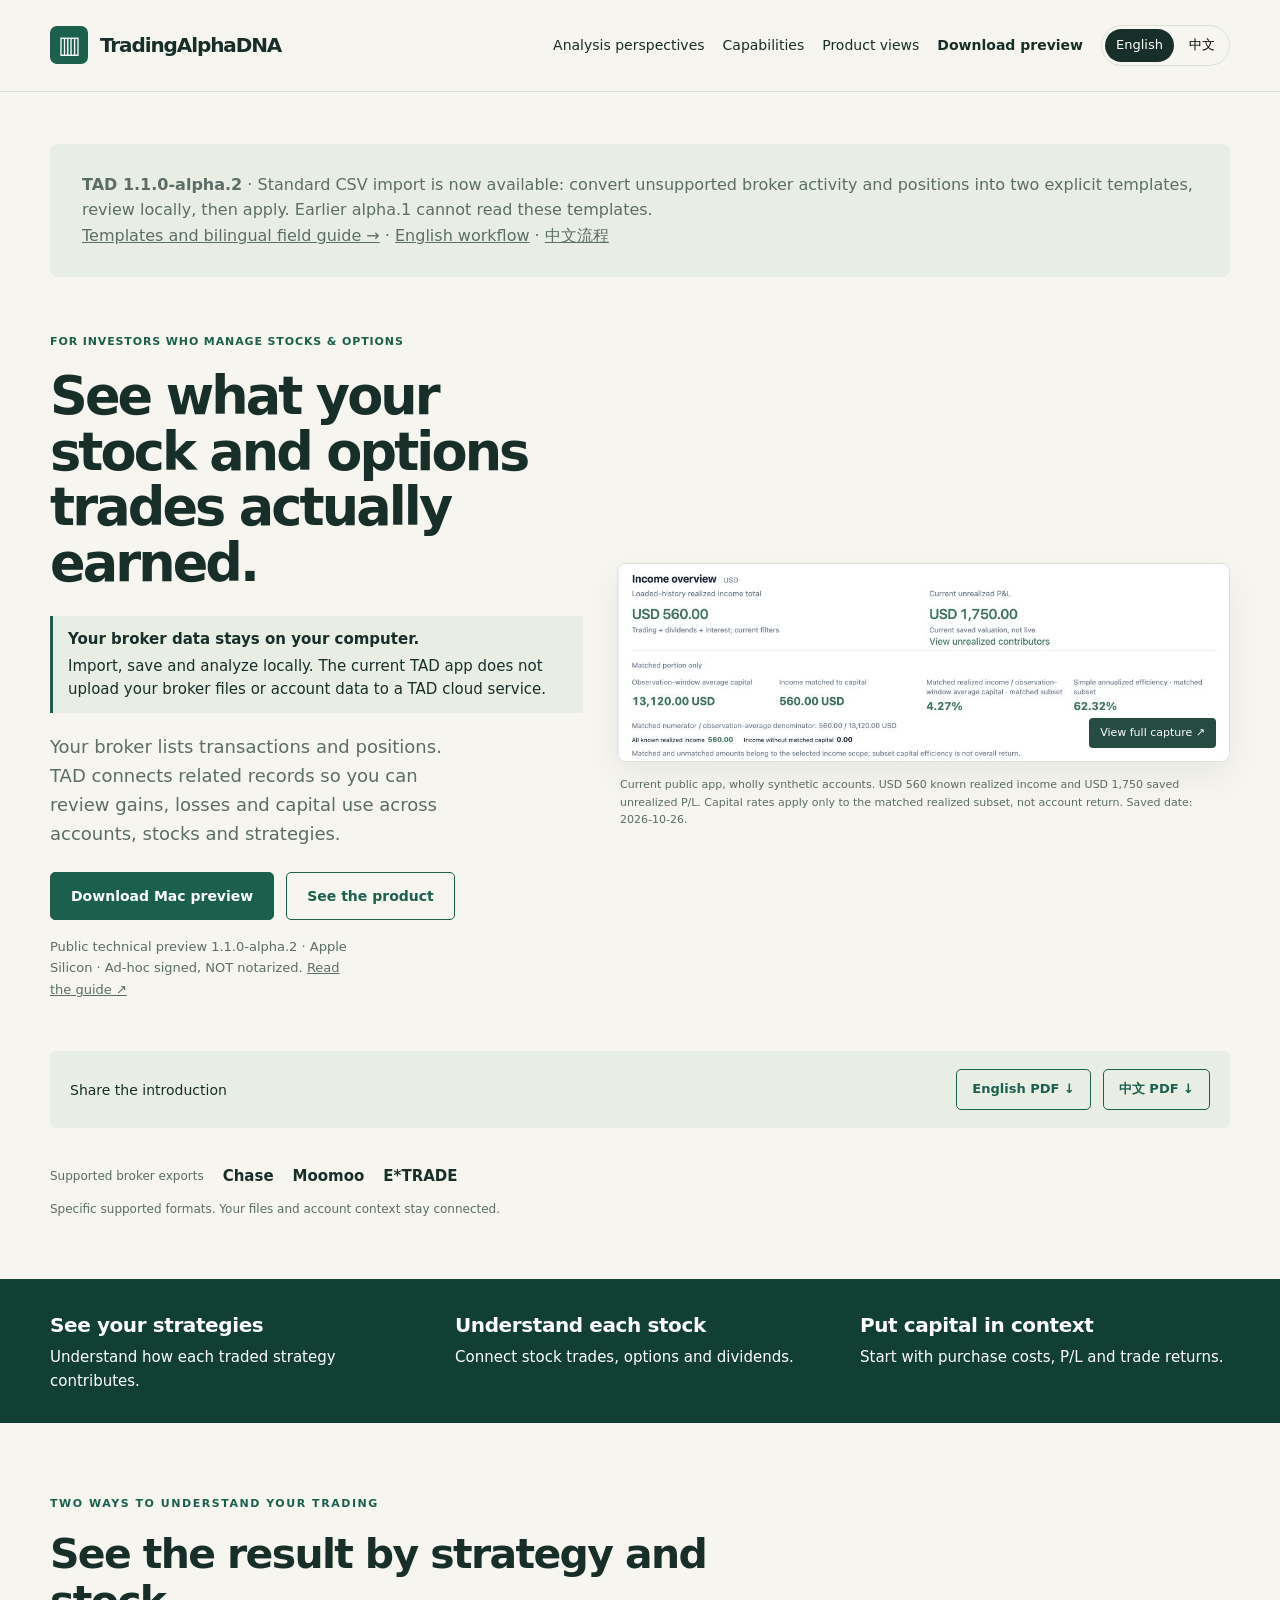
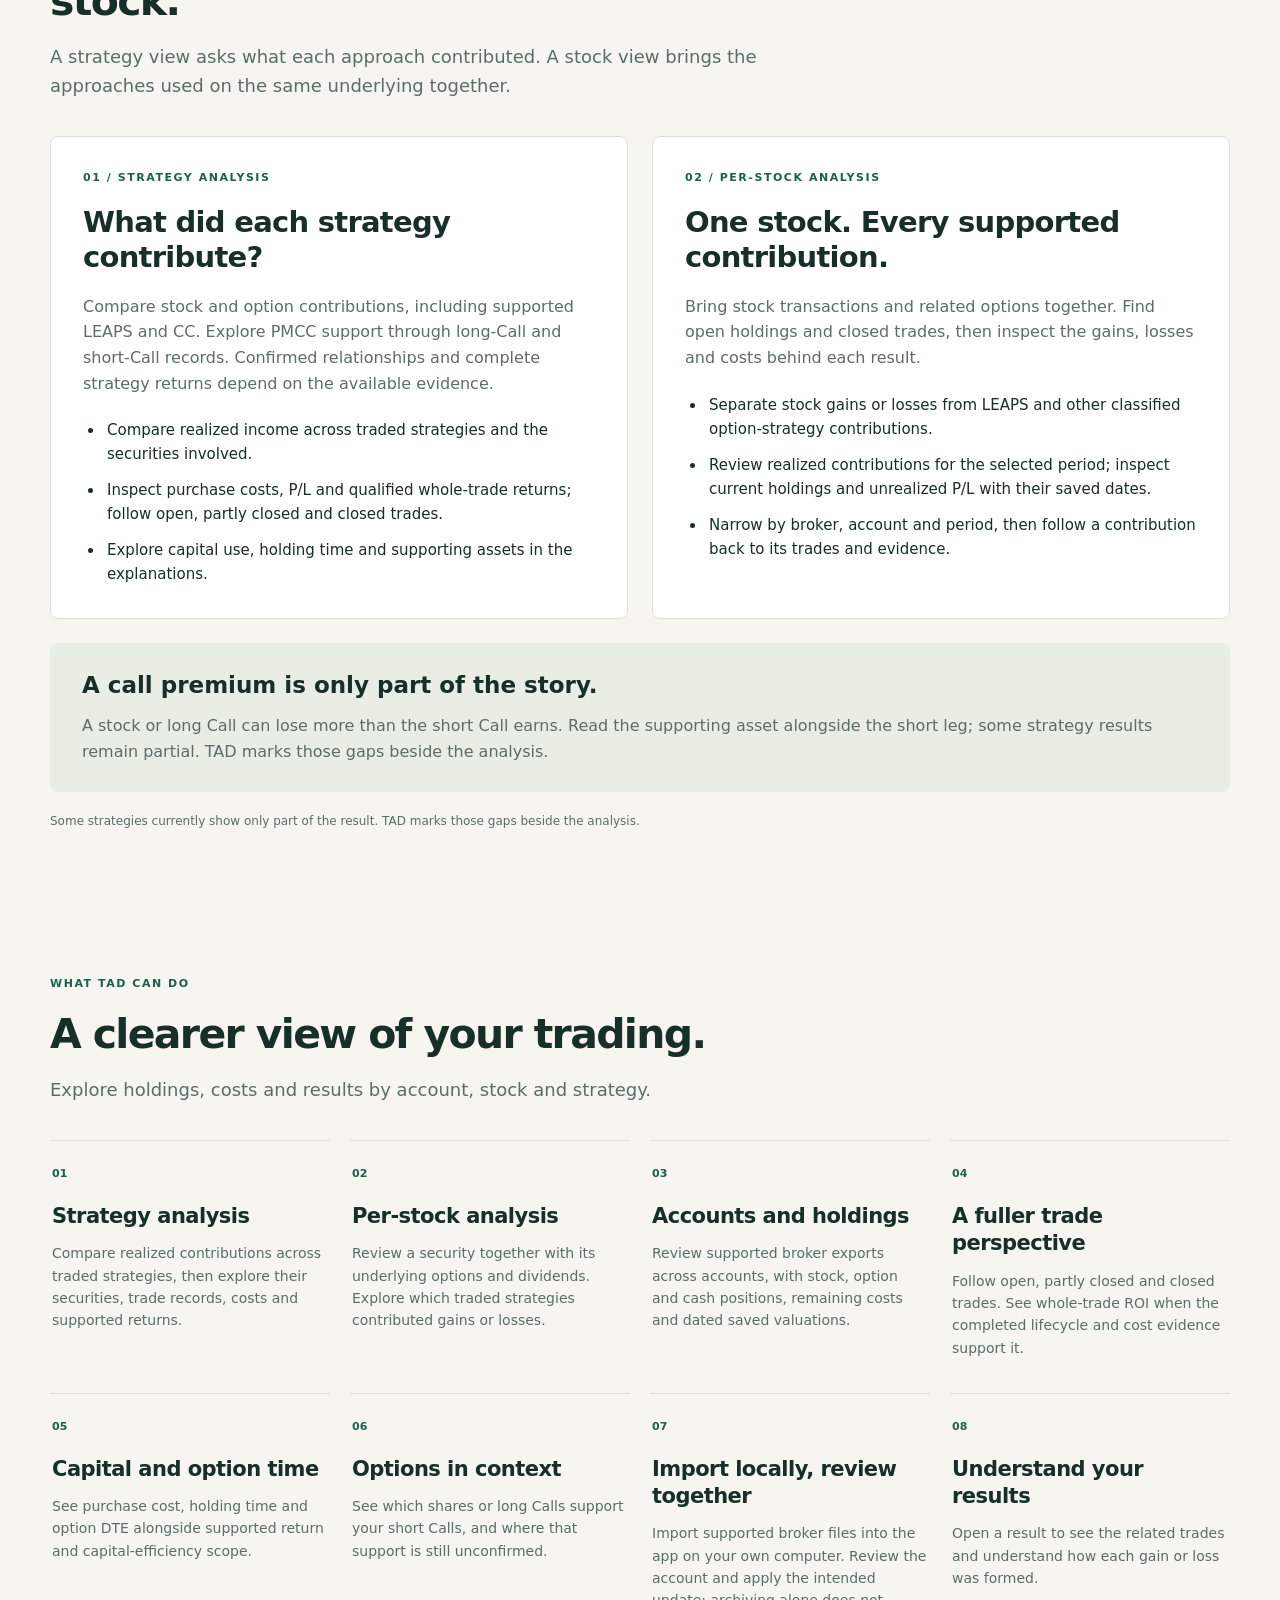
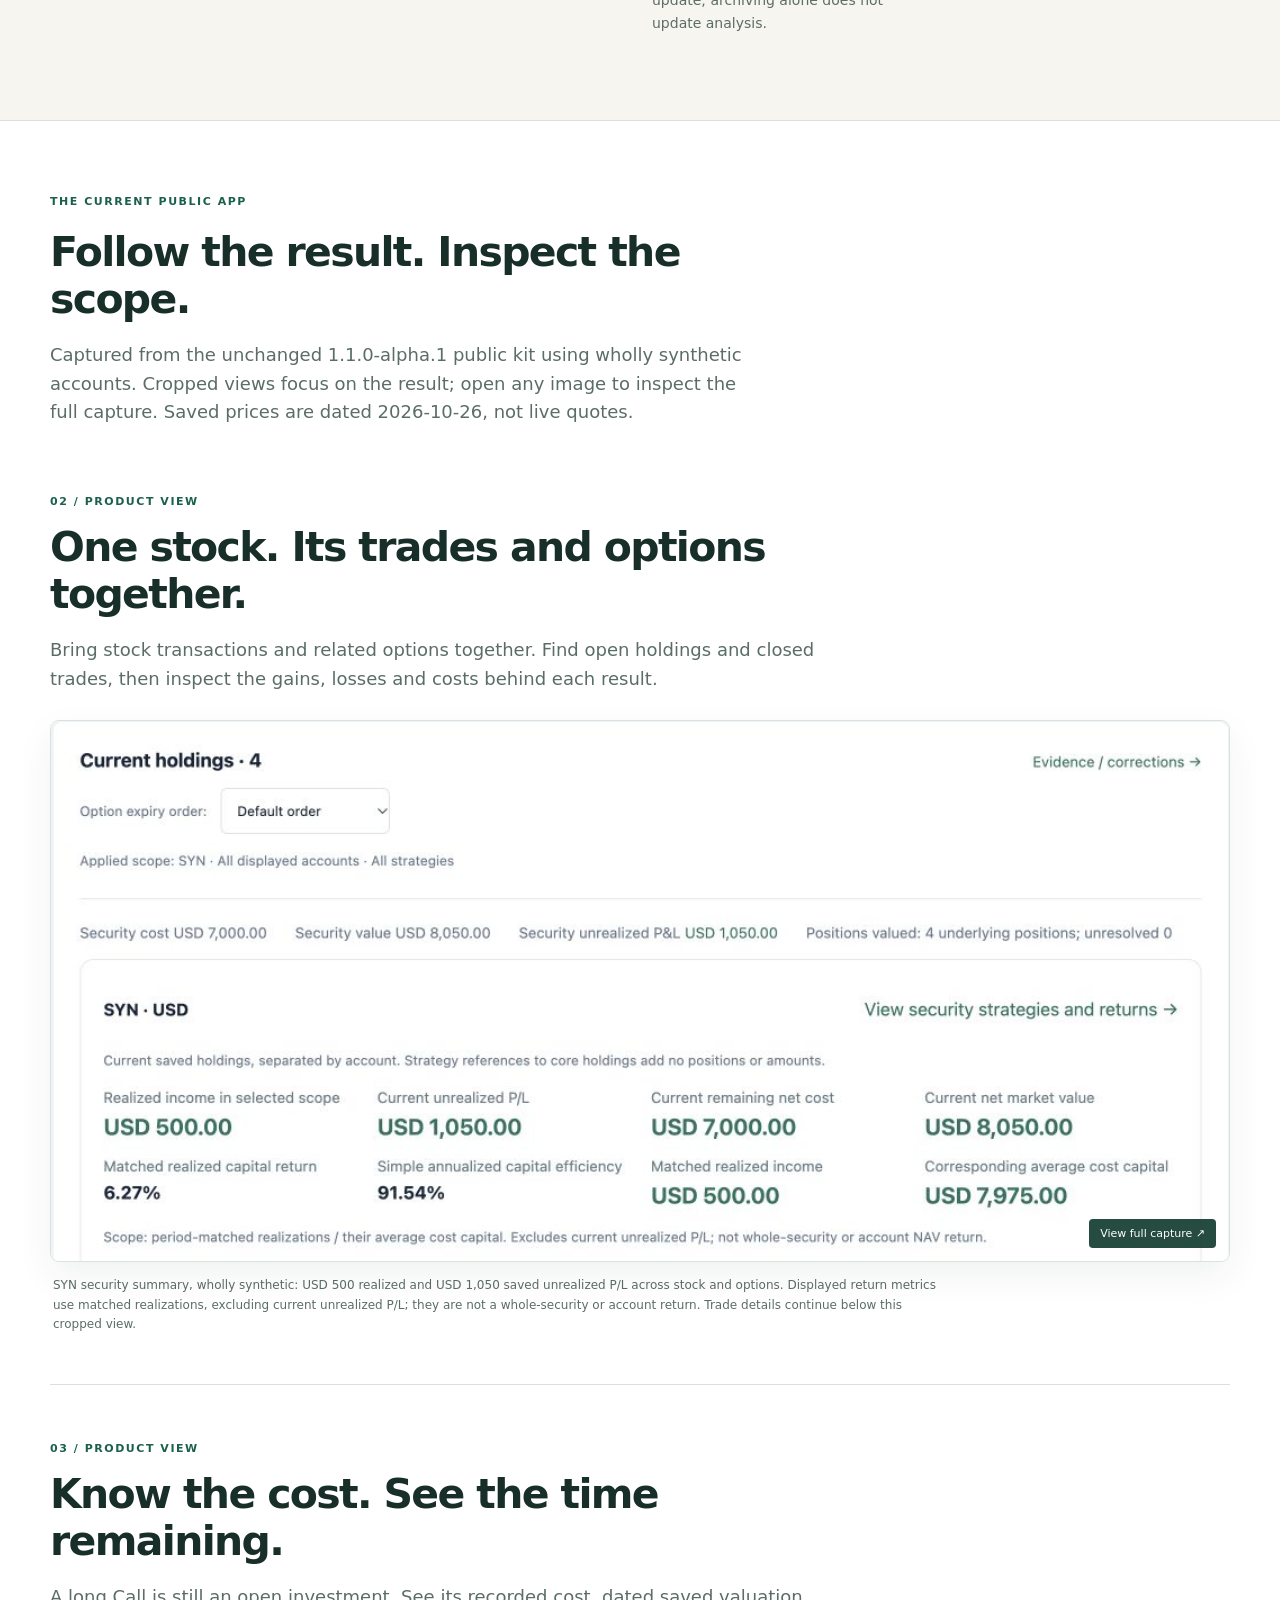
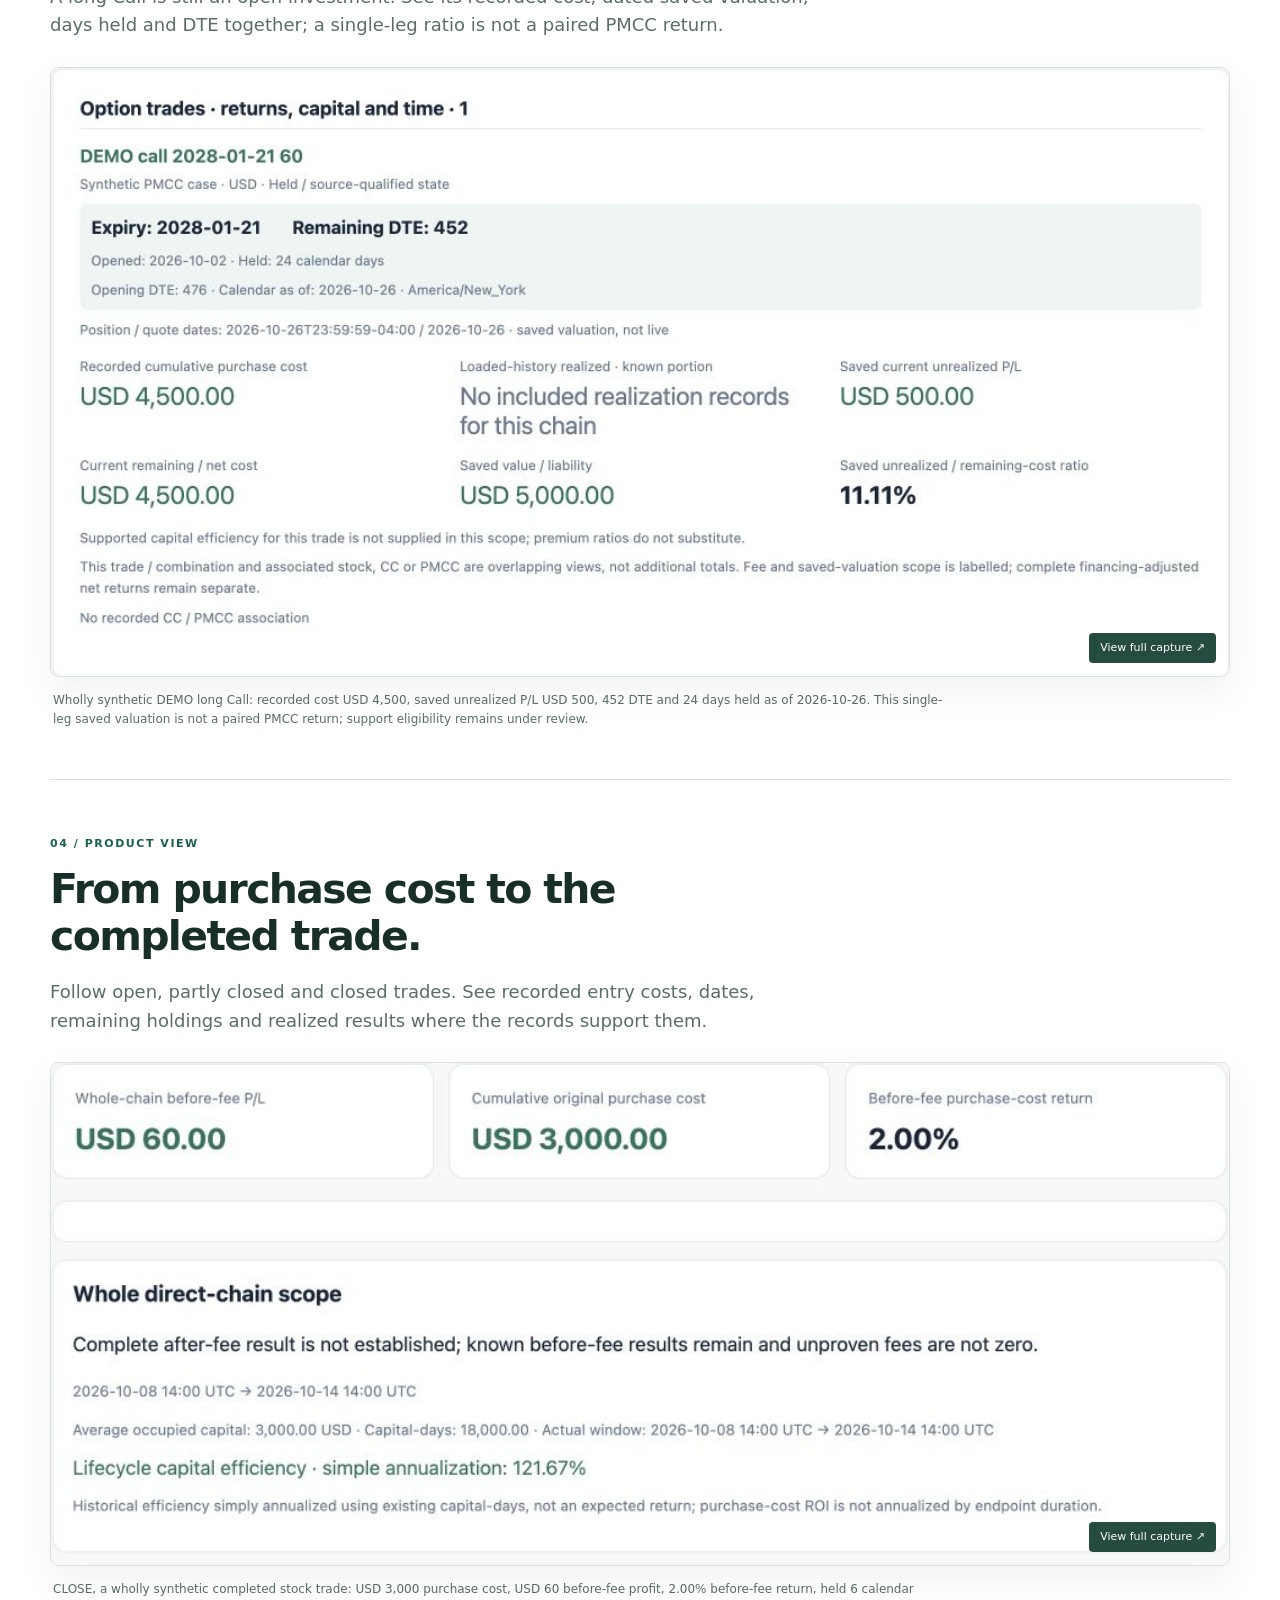
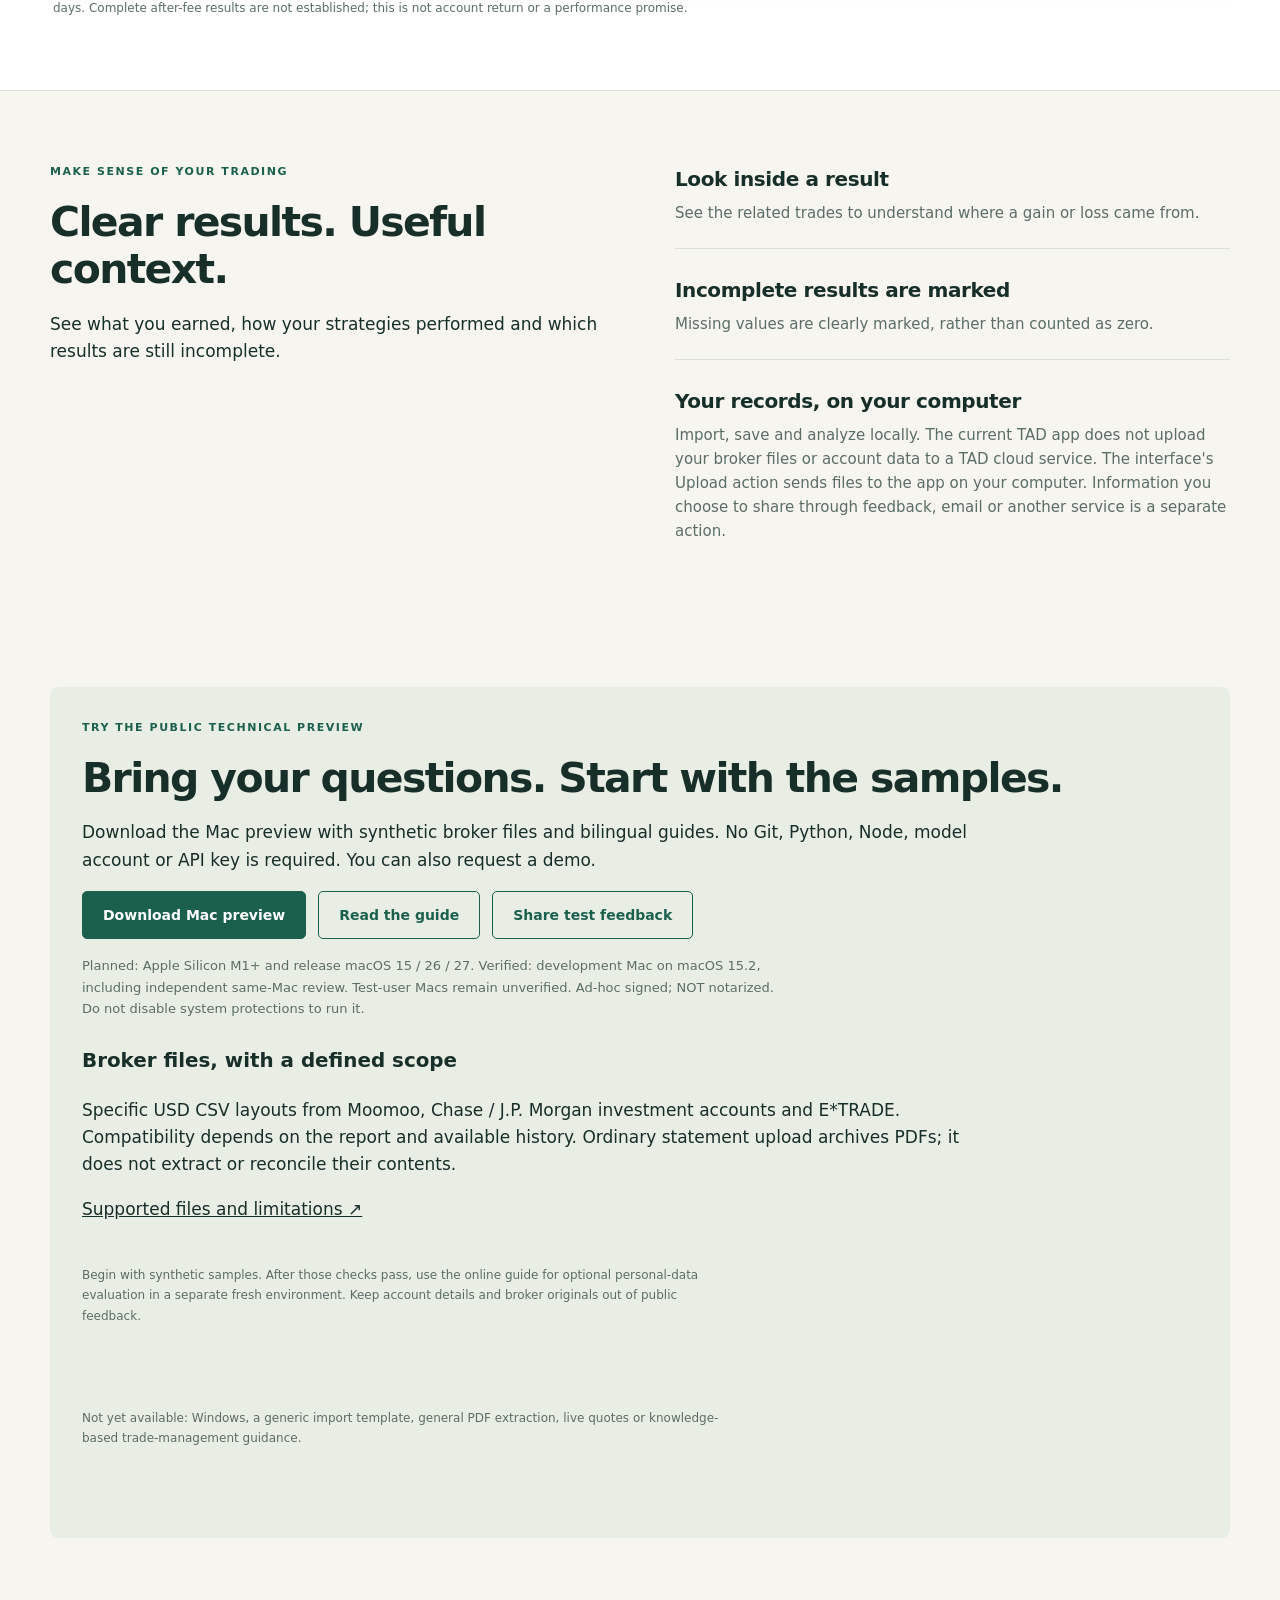
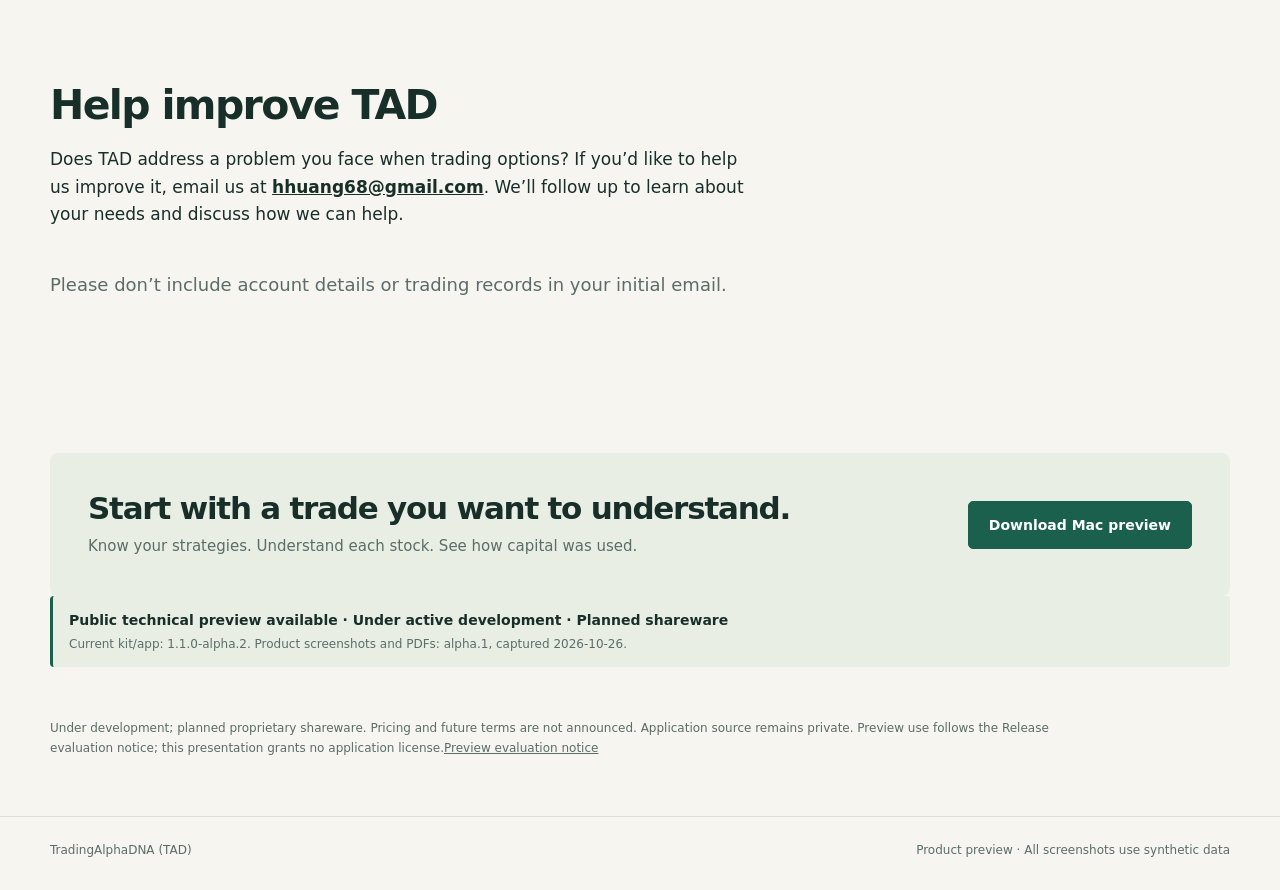
==== commit f5a3910d: "Publish alpha2 Standard CSV templates and test guides" ====
--- a/index.html
+++ b/index.html
@@ -6,9 +6,9 @@
 .local-data{margin:20px 0;padding:12px 15px;border-left:3px solid var(--green);background:var(--wash);font-size:15px;line-height:1.55}.local-data strong{display:block;margin-bottom:4px}
 
 .screen-crop{position:relative;overflow:hidden;aspect-ratio:var(--sw) / var(--sh);background:#f4f7f7}.screen-crop img{position:absolute;max-width:none;width:calc(1280 / var(--sw) * 100%);height:auto;left:calc(-1 * var(--sx) / var(--sw) * 100%);top:calc(-1 * var(--sy) / var(--sh) * 100%)}body[data-language="zh"] .screen-crop{--sx:var(--zx);--sy:var(--zy);--sw:var(--zw);--sh:var(--zh)}.preview-note{font-size:13px!important;line-height:1.65;color:var(--muted);margin-top:16px!important}.nav-download{font-weight:750}.download-panel{padding:32px;background:var(--wash);border-radius:8px}.download-panel h3{margin-top:26px}.download-panel>p{max-width:85ch}.hero .hero-copy>p:first-of-type{font-size:18px}.hero-grid{grid-template-columns:1fr 1.15fr;gap:34px}.hero .hero-product figcaption{font-size:11px}.hero h1{font-size:clamp(40px,4.1vw,60px)}@media(max-width:900px){.hero-grid{grid-template-columns:1fr}.hero .hero-product{margin-top:20px}}@media(max-width:680px){.download-panel{padding:22px}.preview-note{font-size:12px!important}}
-</style></head><body data-language="en"><a class="skip" href="#main">Skip to content / 跳到正文</a><header><div class="wrap header-row"><a class="brand" href="#main"><span class="mark" aria-hidden="true">▥</span>TradingAlphaDNA</a><nav class="nav" aria-label="Product navigation"><a href="#analysis"><span data-lang="en">Analysis perspectives</span><span data-lang="zh">分析视角</span></a><a href="#features"><span data-lang="en">Capabilities</span><span data-lang="zh">产品功能</span></a><a href="#screens"><span data-lang="en">Product views</span><span data-lang="zh">界面一览</span></a><a class="nav-download" href="https://github.com/TradingAlphaDNA/tad-showcase/releases/tag/tad-test-v1.1.0-alpha.1"><span data-lang="en">Download preview</span><span data-lang="zh">下载测试版</span></a><div class="languages" aria-label="Language / 语言"><button type="button" class="language" data-set-language="en" aria-pressed="true">English</button><button type="button" class="language" data-set-language="zh" aria-pressed="false">中文</button></div></nav></div></header><main id="main"><section class="hero wrap"><p class="eyebrow"><span data-lang="en">FOR INVESTORS WHO MANAGE STOCKS &amp; OPTIONS</span><span data-lang="zh">为自己管理股票与期权的投资者而设计</span></p><div class="hero-grid"><div class="hero-message"><h1><span data-lang="en">See what your stock and options trades actually earned.</span><span data-lang="zh">看清股票和期权交易， 到底赚了多少。</span></h1><div class="hero-copy"><div class="local-data"><strong><span data-lang="en">Your broker data stays on your computer.</span><span data-lang="zh">券商数据留在你的电脑上。</span></strong><span data-lang="en">Import, save and analyze locally. The current TAD app does not upload your broker files or account data to a TAD cloud service.</span><span data-lang="zh">在本机导入、保存和分析。当前 TAD 本地应用不会把券商文件或账户数据上传到 TAD 云端。</span></div><p><span data-lang="en">Your broker lists transactions and positions. TAD connects related records so you can review gains, losses and capital use across accounts, stocks and strategies.</span><span data-lang="zh">券商列出了成交与持仓，但相关交易的结果仍不容易看清。TAD 把记录连接起来，帮助你按账户、个股和策略复盘盈亏与资金使用。</span></p><div class="actions"><a class="action" href="https://github.com/TradingAlphaDNA/tad-showcase/releases/tag/tad-test-v1.1.0-alpha.1"><span data-lang="en">Download Mac preview</span><span data-lang="zh">下载 Mac 预览</span></a><a class="action secondary" href="#screens"><span data-lang="en">See the product</span><span data-lang="zh">查看产品界面</span></a></div><p class="preview-note"><span data-lang="en">Public technical preview 1.1.0-alpha.1 · Apple Silicon · Ad-hoc signed, NOT notarized.</span><span data-lang="zh">公开技术预览 1.1.0-alpha.1 · Apple Silicon · 临时签名，尚未公证。</span> <a href="https://github.com/TradingAlphaDNA/tad-showcase/blob/main/docs/testing/README.en.md" data-lang="en">Read the guide ↗</a><a href="https://github.com/TradingAlphaDNA/tad-showcase/blob/main/docs/testing/README.zh.md" data-lang="zh">阅读试用说明 ↗</a></p></div></div><figure class="hero-product" id="view-overview"><button class="shot" type="button" data-enlarge><div class="screen-crop" style="--sx:194;--sy:361;--sw:1047;--sh:338;--zx:194;--zy:361;--zw:1047;--zh:338"><img data-lang="en" src="assets/screenshots/tad-alpha1-overview.en.jpg" width="1280" height="720" alt="Current public TAD app, wholly synthetic: overview"><img data-lang="zh" src="assets/screenshots/tad-alpha1-overview.zh.jpg" width="1280" height="720" alt="当前公开包，全合成资料：overview"></div><span class="zoom"><span data-lang="en">View full capture ↗</span><span data-lang="zh">查看完整截图 ↗</span></span></button><figcaption><span data-lang="en">Current public app, wholly synthetic accounts. USD 560 known realized income and USD 1,750 saved unrealized P/L. Capital rates apply only to the matched realized subset, not account return. Saved date: 2026-10-26.</span><span data-lang="zh">当前公开包、全合成账户：已知已实现收益560美元，保存浮盈1750美元；资金指标仅对应匹配的已实现子集，不是账户回报。保存日期2026-10-26。</span></figcaption></figure></div><div class="pdf-downloads" aria-label="PDF downloads / PDF 下载"><span><span data-lang="en">Share the introduction</span><span data-lang="zh">分享产品介绍</span></span><a class="action secondary" href="TADIntro.en.pdf" download="TADIntro.en.pdf">English PDF ↓</a><a class="action secondary" href="TADIntro.cn.pdf" download="TADIntro.cn.pdf">中文 PDF ↓</a></div><div class="brokers"><span><span data-lang="en">Supported broker exports</span><span data-lang="zh">支持的券商导出</span></span><strong>Chase</strong><strong>Moomoo</strong><strong>E*TRADE</strong></div><p class="hero-note"><span data-lang="en">Specific supported formats. Your files and account context stay connected.</span><span data-lang="zh">支持特定导出格式；文件与账户信息始终保持关联。</span></p></section><section class="promise-band"><div class="wrap promises"><p><strong><span data-lang="en">See your strategies</span><span data-lang="zh">策略，比较贡献</span></strong><span data-lang="en">Understand how each traded strategy contributes.</span><span data-lang="zh">了解各项已交易策略分别带来的收益。</span></p><p><strong><span data-lang="en">Understand each stock</span><span data-lang="zh">个股，综合复盘</span></strong><span data-lang="en">Connect stock trades, options and dividends.</span><span data-lang="zh">联系股票交易、相关期权策略与分红。</span></p><p><strong><span data-lang="en">Put capital in context</span><span data-lang="zh">资金，结合时间</span></strong><span data-lang="en">Start with purchase costs, P/L and trade returns.</span><span data-lang="zh">先看买入成本、盈亏和交易回报，再理解占资与时间。</span></p></div></section><section class="section wrap" id="analysis"><div class="section-top"><p class="eyebrow"><span data-lang="en">TWO WAYS TO UNDERSTAND YOUR TRADING</span><span data-lang="zh">两个视角，看清自己的交易</span></p><h2><span data-lang="en">See the result by strategy and stock.</span><span data-lang="zh">按策略与个股，看清交易结果。</span></h2><p><span data-lang="en">A strategy view asks what each approach contributed. A stock view brings the approaches used on the same underlying together.</span><span data-lang="zh">策略视角回答每种做法带来了什么；个股视角把同一标的上采用过的不同做法联系起来。</span></p></div><div class="analysis-grid"><article class="analysis-card"><p class="eyebrow"><span data-lang="en">01 / STRATEGY ANALYSIS</span><span data-lang="zh">01 / 策略分析</span></p><h3><span data-lang="en">What did each strategy contribute?</span><span data-lang="zh">每种策略，分别带来了什么？</span></h3><p><span data-lang="en">Compare stock and option contributions, including supported LEAPS and CC. Explore PMCC support through long-Call and short-Call records. Confirmed relationships and complete strategy returns depend on the available evidence.</span><span data-lang="zh">比较股票与期权的收益贡献，包括有记录依据的 LEAPS 和 CC。联系长期 Call 与短 Call，查看 PMCC 支撑情况；关系确认和完整策略回报取决于现有依据。</span></p><ul><li><span data-lang="en">Compare realized income across traded strategies and the securities involved.</span><span data-lang="zh">比较交易过的策略及其涉及个股的已实现收益贡献。</span></li><li><span data-lang="en">Inspect purchase costs, P/L and qualified whole-trade returns; follow open, partly closed and closed trades.</span><span data-lang="zh">查看买入成本、盈亏与符合条件的整笔交易回报，追踪持有中、部分平仓和已闭环交易。</span></li><li><span data-lang="en">Explore capital use, holding time and supporting assets in the explanations.</span><span data-lang="zh">在说明中进一步了解资金占用、持有时间与期权支撑资产。</span></li></ul></article><article class="analysis-card"><p class="eyebrow"><span data-lang="en">02 / PER-STOCK ANALYSIS</span><span data-lang="zh">02 / 个股分析</span></p><h3><span data-lang="en">One stock. Every supported contribution.</span><span data-lang="zh">一只个股，看清各项已支持的贡献。</span></h3><p><span data-lang="en">Bring stock transactions and related options together. Find open holdings and closed trades, then inspect the gains, losses and costs behind each result.</span><span data-lang="zh">联系股票交易和相关期权，找到仍在持仓与已经平仓的交易，进一步查看各项结果背后的盈利、亏损和成本。</span></p><ul><li><span data-lang="en">Separate stock gains or losses from LEAPS and other classified option-strategy contributions.</span><span data-lang="zh">分开看股票自身的盈亏，以及 LEAPS 等已分类期权策略的收益贡献。</span></li><li><span data-lang="en">Review realized contributions for the selected period; inspect current holdings and unrealized P/L with their saved dates.</span><span data-lang="zh">按所选期间回看已实现贡献，另行查看带保存日期的当前持仓与浮盈亏。</span></li><li><span data-lang="en">Narrow by broker, account and period, then follow a contribution back to its trades and evidence.</span><span data-lang="zh">按券商、账户和期间缩小范围，再从贡献追溯到交易与来源依据。</span></li></ul></article></div><aside class="review-question"><h3><span data-lang="en">A call premium is only part of the story.</span><span data-lang="zh">收到 Call 权利金，只是故事的一部分。</span></h3><p><span data-lang="en">A stock or long Call can lose more than the short Call earns. Read the supporting asset alongside the short leg; some strategy results remain partial. TAD marks those gaps beside the analysis.</span><span data-lang="zh">股票或长期 Call 的亏损可能超过短 Call 收益。结合支撑资产回看短腿；部分策略结果仍不完整，缺项会在分析旁标明。</span></p></aside><p class="analysis-scope"><span data-lang="en">Some strategies currently show only part of the result. TAD marks those gaps beside the analysis.</span><span data-lang="zh">部分策略目前只能展示部分结果，缺项会在分析旁标明。</span></p></section><section class="section wrap" id="features"><div class="section-top"><p class="eyebrow"><span data-lang="en">WHAT TAD CAN DO</span><span data-lang="zh">TAD 能为你做什么</span></p><h2><span data-lang="en">A clearer view of your trading.</span><span data-lang="zh">从盈亏到策略，看清自己的交易。</span></h2><p><span data-lang="en">Explore holdings, costs and results by account, stock and strategy.</span><span data-lang="zh">按账户、个股与策略，查看持仓、成本和收益。</span></p></div><div class="features"><article class="feature"><span class="feature-number">01</span><h3><span data-lang="en">Strategy analysis</span><span data-lang="zh">策略分析，了解收益来源</span></h3><p><span data-lang="en">Compare realized contributions across traded strategies, then explore their securities, trade records, costs and supported returns.</span><span data-lang="zh">比较已交易策略的已实现收益贡献，进一步查看涉及个股、交易记录、买入成本与有依据的交易回报。</span></p></article><article class="feature"><span class="feature-number">02</span><h3><span data-lang="en">Per-stock analysis</span><span data-lang="zh">个股分析，联系股票与期权</span></h3><p><span data-lang="en">Review a security together with its underlying options and dividends. Explore which traded strategies contributed gains or losses.</span><span data-lang="zh">将个股的股票交易、以其为底层的期权与分红联系起来，查看各项已交易策略分别带来的盈利或亏损。</span></p></article><article class="feature"><span class="feature-number">03</span><h3><span data-lang="en">Accounts and holdings</span><span data-lang="zh">多账户持仓，一起看清</span></h3><p><span data-lang="en">Review supported broker exports across accounts, with stock, option and cash positions, remaining costs and dated saved valuations.</span><span data-lang="zh">汇集支持的券商导出，跨账户查看股票、期权与现金持仓、剩余成本及带日期的保存估值。</span></p></article><article class="feature"><span class="feature-number">04</span><h3><span data-lang="en">A fuller trade perspective</span><span data-lang="zh">从整笔交易看回报</span></h3><p><span data-lang="en">Follow open, partly closed and closed trades. See whole-trade ROI when the completed lifecycle and cost evidence support it.</span><span data-lang="zh">追踪未平仓、部分平仓与已闭环交易；完整生命周期和成本依据充分时，查看整笔交易回报率。</span></p></article><article class="feature"><span class="feature-number">05</span><h3><span data-lang="en">Capital and option time</span><span data-lang="zh">资金与期权时间</span></h3><p><span data-lang="en">See purchase cost, holding time and option DTE alongside supported return and capital-efficiency scope.</span><span data-lang="zh">将买入成本、持有时间和期权剩余 DTE，与有依据的回报和资金效率范围放在一起看。</span></p></article><article class="feature"><span class="feature-number">06</span><h3><span data-lang="en">Options in context</span><span data-lang="zh">期权持仓，结合支撑来看</span></h3><p><span data-lang="en">See which shares or long Calls support your short Calls, and where that support is still unconfirmed.</span><span data-lang="zh">看清哪些股票或长期 Call 支撑卖出的 Call，以及哪些支撑关系仍未确认。</span></p></article><article class="feature"><span class="feature-number">07</span><h3><span data-lang="en">Import locally, review together</span><span data-lang="zh">本机导入，集中复盘</span></h3><p><span data-lang="en">Import supported broker files into the app on your own computer. Review the account and apply the intended update; archiving alone does not update analysis.</span><span data-lang="zh">将支持的券商文件导入自己电脑上的 TAD，核对账户后明确应用更新；仅归档不会更新分析。</span></p></article><article class="feature"><span class="feature-number">08</span><h3><span data-lang="en">Understand your results</span><span data-lang="zh">看懂盈亏，理解交易</span></h3><p><span data-lang="en">Open a result to see the related trades and understand how each gain or loss was formed.</span><span data-lang="zh">点开一项收益，查看相关交易，理解这笔盈亏是怎样形成的。</span></p></article></div></section><section class="views section" id="screens"><div class="wrap"><div class="section-top"><p class="eyebrow"><span data-lang="en">THE CURRENT PUBLIC APP</span><span data-lang="zh">当前公开程序的真实界面</span></p><h2><span data-lang="en">Follow the result. Inspect the scope.</span><span data-lang="zh">看清结果，也看清适用范围。</span></h2><p><span data-lang="en">Captured from the unchanged 1.1.0-alpha.1 public kit using wholly synthetic accounts. Cropped views focus on the result; open any image to inspect the full capture. Saved prices are dated 2026-10-26, not live quotes.</span><span data-lang="zh">截图来自未改动的 1.1.0-alpha.1 公开包及全合成账户。局部视图聚焦结果，点击可查看完整截图。保存报价日期为 2026-10-26，不是实时行情。</span></p></div><article class="story" id="view-security"><div class="story-heading"><p class="eyebrow">02 / <span data-lang="en">PRODUCT VIEW</span><span data-lang="zh">产品界面</span></p><h2><span data-lang="en">One stock. Its trades and options together.</span><span data-lang="zh">一只个股，串起股票与期权。</span></h2><p><span data-lang="en">Bring stock transactions and related options together. Find open holdings and closed trades, then inspect the gains, losses and costs behind each result.</span><span data-lang="zh">联系股票交易和相关期权，找到仍在持仓与已经平仓的交易，进一步查看各项结果背后的盈利、亏损和成本。</span></p></div><figure><button class="shot" type="button" data-enlarge><div class="screen-crop" style="--sx:194;--sy:84;--sw:1047;--sh:480;--zx:194;--zy:84;--zw:1047;--zh:480"><img data-lang="en" src="assets/screenshots/tad-alpha1-holdings.en.jpg" width="1280" height="720" loading="lazy" alt="Current public TAD app, wholly synthetic: holdings"><img data-lang="zh" src="assets/screenshots/tad-alpha1-holdings.zh.jpg" width="1280" height="720" loading="lazy" alt="当前公开包，全合成资料：holdings"></div><span class="zoom"><span data-lang="en">View full capture ↗</span><span data-lang="zh">查看完整截图 ↗</span></span></button><figcaption><span data-lang="en">SYN security summary, wholly synthetic: USD 500 realized and USD 1,050 saved unrealized P/L across stock and options. Displayed return metrics use matched realizations, excluding current unrealized P/L; they are not a whole-security or account return. Trade details continue below this cropped view.</span><span data-lang="zh">SYN个股汇总、全合成资料：股票和期权合计已实现500美元、保存浮盈1050美元。所示回报指标仅用匹配的已实现收益，不计当前浮盈，不是整个标的或账户的回报。交易明细在此局部视图下方。</span></figcaption></figure></article><article class="story" id="view-option-time"><div class="story-heading"><p class="eyebrow">03 / <span data-lang="en">PRODUCT VIEW</span><span data-lang="zh">产品界面</span></p><h2><span data-lang="en">Know the cost. See the time remaining.</span><span data-lang="zh">看清开仓成本，也看清剩余时间。</span></h2><p><span data-lang="en">A long Call is still an open investment. See its recorded cost, dated saved valuation, days held and DTE together; a single-leg ratio is not a paired PMCC return.</span><span data-lang="zh">长期 Call 仍是进行中的投资。一起看已记录成本、带日期的保存估值、持有天数和剩余 DTE；单腿比例不等于配对 PMCC 回报。</span></p></div><figure><button class="shot" type="button" data-enlarge><div class="screen-crop" style="--sx:194;--sy:92;--sw:1047;--sh:540;--zx:194;--zy:92;--zw:1047;--zh:510"><img data-lang="en" src="assets/screenshots/tad-alpha1-option-time.en.jpg" width="1280" height="720" loading="lazy" alt="Current public TAD app, wholly synthetic: option time"><img data-lang="zh" src="assets/screenshots/tad-alpha1-option-time.zh.jpg" width="1280" height="720" loading="lazy" alt="当前公开包，全合成资料：option time"></div><span class="zoom"><span data-lang="en">View full capture ↗</span><span data-lang="zh">查看完整截图 ↗</span></span></button><figcaption><span data-lang="en">Wholly synthetic DEMO long Call: recorded cost USD 4,500, saved unrealized P/L USD 500, 452 DTE and 24 days held as of 2026-10-26. This single-leg saved valuation is not a paired PMCC return; support eligibility remains under review.</span><span data-lang="zh">DEMO全合成长期Call：已记录成本4500美元，保存浮盈500美元，截至2026-10-26剩余452天、已持有24天；这是单腿保存估值，不是配对PMCC回报，支撑资格仍需核对。</span></figcaption></figure></article><article class="story" id="view-trades"><div class="story-heading"><p class="eyebrow">04 / <span data-lang="en">PRODUCT VIEW</span><span data-lang="zh">产品界面</span></p><h2><span data-lang="en">From purchase cost to the completed trade.</span><span data-lang="zh">从买入成本，看到闭环交易结果。</span></h2><p><span data-lang="en">Follow open, partly closed and closed trades. See recorded entry costs, dates, remaining holdings and realized results where the records support them.</span><span data-lang="zh">跟随未平仓、部分平仓与已平仓交易，查看记录支持的建仓成本、日期、剩余持仓和已实现结果。</span></p></div><figure><button class="shot" type="button" data-enlarge><div class="screen-crop" style="--sx:280;--sy:195;--sw:963;--sh:410;--zx:280;--zy:201;--zw:963;--zh:410"><img data-lang="en" src="assets/screenshots/tad-alpha1-closed-trade.en.jpg" width="1280" height="720" loading="lazy" alt="Current public TAD app, wholly synthetic: closed trade"><img data-lang="zh" src="assets/screenshots/tad-alpha1-closed-trade.zh.jpg" width="1280" height="720" loading="lazy" alt="当前公开包，全合成资料：closed trade"></div><span class="zoom"><span data-lang="en">View full capture ↗</span><span data-lang="zh">查看完整截图 ↗</span></span></button><figcaption><span data-lang="en">CLOSE, a wholly synthetic completed stock trade: USD 3,000 purchase cost, USD 60 before-fee profit, 2.00% before-fee return, held 6 calendar days. Complete after-fee results are not established; this is not account return or a performance promise.</span><span data-lang="zh">CLOSE全合成已闭环股票交易：买入成本3000美元，费用前收益60美元，费用前回报2.00%，持有6个自然日；完整费用后结果尚未建立，不是账户回报或收益承诺。</span></figcaption></figure></article></div></section><section class="section wrap"><div class="trust"><div><p class="eyebrow"><span data-lang="en">MAKE SENSE OF YOUR TRADING</span><span data-lang="zh">看懂自己的交易</span></p><h2><span data-lang="en">Clear results. Useful context.</span><span data-lang="zh">看清结果，也看清分析范围。</span></h2><p><span data-lang="en">See what you earned, how your strategies performed and which results are still incomplete.</span><span data-lang="zh">看清赚了多少、策略表现如何，以及哪些结果还不完整。</span></p></div><div class="trust-list"><div class="trust-item"><h3><span data-lang="en">Look inside a result</span><span data-lang="zh">看懂每项收益</span></h3><p><span data-lang="en">See the related trades to understand where a gain or loss came from.</span><span data-lang="zh">查看相关交易，理解这笔盈利或亏损从何而来。</span></p></div><div class="trust-item"><h3><span data-lang="en">Incomplete results are marked</span><span data-lang="zh">尚不完整，一眼可见</span></h3><p><span data-lang="en">Missing values are clearly marked, rather than counted as zero.</span><span data-lang="zh">缺失部分会明确标注，不会被当成零。</span></p></div><div class="trust-item"><h3><span data-lang="en">Your records, on your computer</span><span data-lang="zh">资料，保留在本机</span></h3><p><span data-lang="en">Import, save and analyze locally. The current TAD app does not upload your broker files or account data to a TAD cloud service. The interface's Upload action sends files to the app on your computer. Information you choose to share through feedback, email or another service is a separate action.</span><span data-lang="zh">在本机导入、保存和分析。当前 TAD 本地应用不会把券商文件或账户数据上传到 TAD 云端。 界面中的“上传”是把文件交给本机运行的程序；你自行通过反馈、邮件或其他服务分享信息，是另外的动作。</span></p></div></div></div></section><section class="section wrap" id="download"><div class="download-panel"><p class="eyebrow"><span data-lang="en">TRY THE PUBLIC TECHNICAL PREVIEW</span><span data-lang="zh">试用公开技术预览</span></p><h2><span data-lang="en">Bring your questions.
+</style></head><body data-language="en"><a class="skip" href="#main">Skip to content / 跳到正文</a><header><div class="wrap header-row"><a class="brand" href="#main"><span class="mark" aria-hidden="true">▥</span>TradingAlphaDNA</a><nav class="nav" aria-label="Product navigation"><a href="#analysis"><span data-lang="en">Analysis perspectives</span><span data-lang="zh">分析视角</span></a><a href="#features"><span data-lang="en">Capabilities</span><span data-lang="zh">产品功能</span></a><a href="#screens"><span data-lang="en">Product views</span><span data-lang="zh">界面一览</span></a><a class="nav-download" href="https://github.com/TradingAlphaDNA/tad-showcase/releases/tag/tad-test-v1.1.0-alpha.2"><span data-lang="en">Download preview</span><span data-lang="zh">下载测试版</span></a><div class="languages" aria-label="Language / 语言"><button type="button" class="language" data-set-language="en" aria-pressed="true">English</button><button type="button" class="language" data-set-language="zh" aria-pressed="false">中文</button></div></nav></div></header><main id="main"><section class="wrap" style="padding-top:28px"><div class="review-question"><p><strong>TAD 1.1.0-alpha.2</strong> · <span data-lang="en">Standard CSV import is now available: convert unsupported broker activity and positions into two explicit templates, review locally, then apply. Earlier alpha.1 cannot read these templates.</span><span data-lang="zh">标准CSV导入已提供：将未支持券商流水及持仓转换成两份明确模板，在本机核对后应用。旧alpha.1不能读取新模板。</span></p><p><a href="docs/standard-import/index.html"><span data-lang="en">Templates and bilingual field guide →</span><span data-lang="zh">两份模板与中英文字段指南 →</span></a> · <a href="docs/testing/standard-import.en.md">English workflow</a> · <a href="docs/testing/standard-import.zh.md">中文流程</a></p></div></section><section class="hero wrap"><p class="eyebrow"><span data-lang="en">FOR INVESTORS WHO MANAGE STOCKS &amp; OPTIONS</span><span data-lang="zh">为自己管理股票与期权的投资者而设计</span></p><div class="hero-grid"><div class="hero-message"><h1><span data-lang="en">See what your stock and options trades actually earned.</span><span data-lang="zh">看清股票和期权交易， 到底赚了多少。</span></h1><div class="hero-copy"><div class="local-data"><strong><span data-lang="en">Your broker data stays on your computer.</span><span data-lang="zh">券商数据留在你的电脑上。</span></strong><span data-lang="en">Import, save and analyze locally. The current TAD app does not upload your broker files or account data to a TAD cloud service.</span><span data-lang="zh">在本机导入、保存和分析。当前 TAD 本地应用不会把券商文件或账户数据上传到 TAD 云端。</span></div><p><span data-lang="en">Your broker lists transactions and positions. TAD connects related records so you can review gains, losses and capital use across accounts, stocks and strategies.</span><span data-lang="zh">券商列出了成交与持仓，但相关交易的结果仍不容易看清。TAD 把记录连接起来，帮助你按账户、个股和策略复盘盈亏与资金使用。</span></p><div class="actions"><a class="action" href="https://github.com/TradingAlphaDNA/tad-showcase/releases/tag/tad-test-v1.1.0-alpha.2"><span data-lang="en">Download Mac preview</span><span data-lang="zh">下载 Mac 预览</span></a><a class="action secondary" href="#screens"><span data-lang="en">See the product</span><span data-lang="zh">查看产品界面</span></a></div><p class="preview-note"><span data-lang="en">Public technical preview 1.1.0-alpha.2 · Apple Silicon · Ad-hoc signed, NOT notarized.</span><span data-lang="zh">公开技术预览 1.1.0-alpha.2 · Apple Silicon · 临时签名，尚未公证。</span> <a href="https://github.com/TradingAlphaDNA/tad-showcase/blob/main/docs/testing/README.en.md" data-lang="en">Read the guide ↗</a><a href="https://github.com/TradingAlphaDNA/tad-showcase/blob/main/docs/testing/README.zh.md" data-lang="zh">阅读试用说明 ↗</a></p></div></div><figure class="hero-product" id="view-overview"><button class="shot" type="button" data-enlarge><div class="screen-crop" style="--sx:194;--sy:361;--sw:1047;--sh:338;--zx:194;--zy:361;--zw:1047;--zh:338"><img data-lang="en" src="assets/screenshots/tad-alpha1-overview.en.jpg" width="1280" height="720" alt="Current public TAD app, wholly synthetic: overview"><img data-lang="zh" src="assets/screenshots/tad-alpha1-overview.zh.jpg" width="1280" height="720" alt="当前公开包，全合成资料：overview"></div><span class="zoom"><span data-lang="en">View full capture ↗</span><span data-lang="zh">查看完整截图 ↗</span></span></button><figcaption><span data-lang="en">Current public app, wholly synthetic accounts. USD 560 known realized income and USD 1,750 saved unrealized P/L. Capital rates apply only to the matched realized subset, not account return. Saved date: 2026-10-26.</span><span data-lang="zh">当前公开包、全合成账户：已知已实现收益560美元，保存浮盈1750美元；资金指标仅对应匹配的已实现子集，不是账户回报。保存日期2026-10-26。</span></figcaption></figure></div><div class="pdf-downloads" aria-label="PDF downloads / PDF 下载"><span><span data-lang="en">Share the introduction</span><span data-lang="zh">分享产品介绍</span></span><a class="action secondary" href="TADIntro.en.pdf" download="TADIntro.en.pdf">English PDF ↓</a><a class="action secondary" href="TADIntro.cn.pdf" download="TADIntro.cn.pdf">中文 PDF ↓</a></div><div class="brokers"><span><span data-lang="en">Supported broker exports</span><span data-lang="zh">支持的券商导出</span></span><strong>Chase</strong><strong>Moomoo</strong><strong>E*TRADE</strong></div><p class="hero-note"><span data-lang="en">Specific supported formats. Your files and account context stay connected.</span><span data-lang="zh">支持特定导出格式；文件与账户信息始终保持关联。</span></p></section><section class="promise-band"><div class="wrap promises"><p><strong><span data-lang="en">See your strategies</span><span data-lang="zh">策略，比较贡献</span></strong><span data-lang="en">Understand how each traded strategy contributes.</span><span data-lang="zh">了解各项已交易策略分别带来的收益。</span></p><p><strong><span data-lang="en">Understand each stock</span><span data-lang="zh">个股，综合复盘</span></strong><span data-lang="en">Connect stock trades, options and dividends.</span><span data-lang="zh">联系股票交易、相关期权策略与分红。</span></p><p><strong><span data-lang="en">Put capital in context</span><span data-lang="zh">资金，结合时间</span></strong><span data-lang="en">Start with purchase costs, P/L and trade returns.</span><span data-lang="zh">先看买入成本、盈亏和交易回报，再理解占资与时间。</span></p></div></section><section class="section wrap" id="analysis"><div class="section-top"><p class="eyebrow"><span data-lang="en">TWO WAYS TO UNDERSTAND YOUR TRADING</span><span data-lang="zh">两个视角，看清自己的交易</span></p><h2><span data-lang="en">See the result by strategy and stock.</span><span data-lang="zh">按策略与个股，看清交易结果。</span></h2><p><span data-lang="en">A strategy view asks what each approach contributed. A stock view brings the approaches used on the same underlying together.</span><span data-lang="zh">策略视角回答每种做法带来了什么；个股视角把同一标的上采用过的不同做法联系起来。</span></p></div><div class="analysis-grid"><article class="analysis-card"><p class="eyebrow"><span data-lang="en">01 / STRATEGY ANALYSIS</span><span data-lang="zh">01 / 策略分析</span></p><h3><span data-lang="en">What did each strategy contribute?</span><span data-lang="zh">每种策略，分别带来了什么？</span></h3><p><span data-lang="en">Compare stock and option contributions, including supported LEAPS and CC. Explore PMCC support through long-Call and short-Call records. Confirmed relationships and complete strategy returns depend on the available evidence.</span><span data-lang="zh">比较股票与期权的收益贡献，包括有记录依据的 LEAPS 和 CC。联系长期 Call 与短 Call，查看 PMCC 支撑情况；关系确认和完整策略回报取决于现有依据。</span></p><ul><li><span data-lang="en">Compare realized income across traded strategies and the securities involved.</span><span data-lang="zh">比较交易过的策略及其涉及个股的已实现收益贡献。</span></li><li><span data-lang="en">Inspect purchase costs, P/L and qualified whole-trade returns; follow open, partly closed and closed trades.</span><span data-lang="zh">查看买入成本、盈亏与符合条件的整笔交易回报，追踪持有中、部分平仓和已闭环交易。</span></li><li><span data-lang="en">Explore capital use, holding time and supporting assets in the explanations.</span><span data-lang="zh">在说明中进一步了解资金占用、持有时间与期权支撑资产。</span></li></ul></article><article class="analysis-card"><p class="eyebrow"><span data-lang="en">02 / PER-STOCK ANALYSIS</span><span data-lang="zh">02 / 个股分析</span></p><h3><span data-lang="en">One stock. Every supported contribution.</span><span data-lang="zh">一只个股，看清各项已支持的贡献。</span></h3><p><span data-lang="en">Bring stock transactions and related options together. Find open holdings and closed trades, then inspect the gains, losses and costs behind each result.</span><span data-lang="zh">联系股票交易和相关期权，找到仍在持仓与已经平仓的交易，进一步查看各项结果背后的盈利、亏损和成本。</span></p><ul><li><span data-lang="en">Separate stock gains or losses from LEAPS and other classified option-strategy contributions.</span><span data-lang="zh">分开看股票自身的盈亏，以及 LEAPS 等已分类期权策略的收益贡献。</span></li><li><span data-lang="en">Review realized contributions for the selected period; inspect current holdings and unrealized P/L with their saved dates.</span><span data-lang="zh">按所选期间回看已实现贡献，另行查看带保存日期的当前持仓与浮盈亏。</span></li><li><span data-lang="en">Narrow by broker, account and period, then follow a contribution back to its trades and evidence.</span><span data-lang="zh">按券商、账户和期间缩小范围，再从贡献追溯到交易与来源依据。</span></li></ul></article></div><aside class="review-question"><h3><span data-lang="en">A call premium is only part of the story.</span><span data-lang="zh">收到 Call 权利金，只是故事的一部分。</span></h3><p><span data-lang="en">A stock or long Call can lose more than the short Call earns. Read the supporting asset alongside the short leg; some strategy results remain partial. TAD marks those gaps beside the analysis.</span><span data-lang="zh">股票或长期 Call 的亏损可能超过短 Call 收益。结合支撑资产回看短腿；部分策略结果仍不完整，缺项会在分析旁标明。</span></p></aside><p class="analysis-scope"><span data-lang="en">Some strategies currently show only part of the result. TAD marks those gaps beside the analysis.</span><span data-lang="zh">部分策略目前只能展示部分结果，缺项会在分析旁标明。</span></p></section><section class="section wrap" id="features"><div class="section-top"><p class="eyebrow"><span data-lang="en">WHAT TAD CAN DO</span><span data-lang="zh">TAD 能为你做什么</span></p><h2><span data-lang="en">A clearer view of your trading.</span><span data-lang="zh">从盈亏到策略，看清自己的交易。</span></h2><p><span data-lang="en">Explore holdings, costs and results by account, stock and strategy.</span><span data-lang="zh">按账户、个股与策略，查看持仓、成本和收益。</span></p></div><div class="features"><article class="feature"><span class="feature-number">01</span><h3><span data-lang="en">Strategy analysis</span><span data-lang="zh">策略分析，了解收益来源</span></h3><p><span data-lang="en">Compare realized contributions across traded strategies, then explore their securities, trade records, costs and supported returns.</span><span data-lang="zh">比较已交易策略的已实现收益贡献，进一步查看涉及个股、交易记录、买入成本与有依据的交易回报。</span></p></article><article class="feature"><span class="feature-number">02</span><h3><span data-lang="en">Per-stock analysis</span><span data-lang="zh">个股分析，联系股票与期权</span></h3><p><span data-lang="en">Review a security together with its underlying options and dividends. Explore which traded strategies contributed gains or losses.</span><span data-lang="zh">将个股的股票交易、以其为底层的期权与分红联系起来，查看各项已交易策略分别带来的盈利或亏损。</span></p></article><article class="feature"><span class="feature-number">03</span><h3><span data-lang="en">Accounts and holdings</span><span data-lang="zh">多账户持仓，一起看清</span></h3><p><span data-lang="en">Review supported broker exports across accounts, with stock, option and cash positions, remaining costs and dated saved valuations.</span><span data-lang="zh">汇集支持的券商导出，跨账户查看股票、期权与现金持仓、剩余成本及带日期的保存估值。</span></p></article><article class="feature"><span class="feature-number">04</span><h3><span data-lang="en">A fuller trade perspective</span><span data-lang="zh">从整笔交易看回报</span></h3><p><span data-lang="en">Follow open, partly closed and closed trades. See whole-trade ROI when the completed lifecycle and cost evidence support it.</span><span data-lang="zh">追踪未平仓、部分平仓与已闭环交易；完整生命周期和成本依据充分时，查看整笔交易回报率。</span></p></article><article class="feature"><span class="feature-number">05</span><h3><span data-lang="en">Capital and option time</span><span data-lang="zh">资金与期权时间</span></h3><p><span data-lang="en">See purchase cost, holding time and option DTE alongside supported return and capital-efficiency scope.</span><span data-lang="zh">将买入成本、持有时间和期权剩余 DTE，与有依据的回报和资金效率范围放在一起看。</span></p></article><article class="feature"><span class="feature-number">06</span><h3><span data-lang="en">Options in context</span><span data-lang="zh">期权持仓，结合支撑来看</span></h3><p><span data-lang="en">See which shares or long Calls support your short Calls, and where that support is still unconfirmed.</span><span data-lang="zh">看清哪些股票或长期 Call 支撑卖出的 Call，以及哪些支撑关系仍未确认。</span></p></article><article class="feature"><span class="feature-number">07</span><h3><span data-lang="en">Import locally, review together</span><span data-lang="zh">本机导入，集中复盘</span></h3><p><span data-lang="en">Import supported broker files into the app on your own computer. Review the account and apply the intended update; archiving alone does not update analysis.</span><span data-lang="zh">将支持的券商文件导入自己电脑上的 TAD，核对账户后明确应用更新；仅归档不会更新分析。</span></p></article><article class="feature"><span class="feature-number">08</span><h3><span data-lang="en">Understand your results</span><span data-lang="zh">看懂盈亏，理解交易</span></h3><p><span data-lang="en">Open a result to see the related trades and understand how each gain or loss was formed.</span><span data-lang="zh">点开一项收益，查看相关交易，理解这笔盈亏是怎样形成的。</span></p></article></div></section><section class="views section" id="screens"><div class="wrap"><div class="section-top"><p class="eyebrow"><span data-lang="en">THE CURRENT PUBLIC APP</span><span data-lang="zh">当前公开程序的真实界面</span></p><h2><span data-lang="en">Follow the result. Inspect the scope.</span><span data-lang="zh">看清结果，也看清适用范围。</span></h2><p><span data-lang="en">Captured from the unchanged 1.1.0-alpha.1 public kit using wholly synthetic accounts. Cropped views focus on the result; open any image to inspect the full capture. Saved prices are dated 2026-10-26, not live quotes.</span><span data-lang="zh">截图来自未改动的 1.1.0-alpha.1 公开包及全合成账户。局部视图聚焦结果，点击可查看完整截图。保存报价日期为 2026-10-26，不是实时行情。</span></p></div><article class="story" id="view-security"><div class="story-heading"><p class="eyebrow">02 / <span data-lang="en">PRODUCT VIEW</span><span data-lang="zh">产品界面</span></p><h2><span data-lang="en">One stock. Its trades and options together.</span><span data-lang="zh">一只个股，串起股票与期权。</span></h2><p><span data-lang="en">Bring stock transactions and related options together. Find open holdings and closed trades, then inspect the gains, losses and costs behind each result.</span><span data-lang="zh">联系股票交易和相关期权，找到仍在持仓与已经平仓的交易，进一步查看各项结果背后的盈利、亏损和成本。</span></p></div><figure><button class="shot" type="button" data-enlarge><div class="screen-crop" style="--sx:194;--sy:84;--sw:1047;--sh:480;--zx:194;--zy:84;--zw:1047;--zh:480"><img data-lang="en" src="assets/screenshots/tad-alpha1-holdings.en.jpg" width="1280" height="720" loading="lazy" alt="Current public TAD app, wholly synthetic: holdings"><img data-lang="zh" src="assets/screenshots/tad-alpha1-holdings.zh.jpg" width="1280" height="720" loading="lazy" alt="当前公开包，全合成资料：holdings"></div><span class="zoom"><span data-lang="en">View full capture ↗</span><span data-lang="zh">查看完整截图 ↗</span></span></button><figcaption><span data-lang="en">SYN security summary, wholly synthetic: USD 500 realized and USD 1,050 saved unrealized P/L across stock and options. Displayed return metrics use matched realizations, excluding current unrealized P/L; they are not a whole-security or account return. Trade details continue below this cropped view.</span><span data-lang="zh">SYN个股汇总、全合成资料：股票和期权合计已实现500美元、保存浮盈1050美元。所示回报指标仅用匹配的已实现收益，不计当前浮盈，不是整个标的或账户的回报。交易明细在此局部视图下方。</span></figcaption></figure></article><article class="story" id="view-option-time"><div class="story-heading"><p class="eyebrow">03 / <span data-lang="en">PRODUCT VIEW</span><span data-lang="zh">产品界面</span></p><h2><span data-lang="en">Know the cost. See the time remaining.</span><span data-lang="zh">看清开仓成本，也看清剩余时间。</span></h2><p><span data-lang="en">A long Call is still an open investment. See its recorded cost, dated saved valuation, days held and DTE together; a single-leg ratio is not a paired PMCC return.</span><span data-lang="zh">长期 Call 仍是进行中的投资。一起看已记录成本、带日期的保存估值、持有天数和剩余 DTE；单腿比例不等于配对 PMCC 回报。</span></p></div><figure><button class="shot" type="button" data-enlarge><div class="screen-crop" style="--sx:194;--sy:92;--sw:1047;--sh:540;--zx:194;--zy:92;--zw:1047;--zh:510"><img data-lang="en" src="assets/screenshots/tad-alpha1-option-time.en.jpg" width="1280" height="720" loading="lazy" alt="Current public TAD app, wholly synthetic: option time"><img data-lang="zh" src="assets/screenshots/tad-alpha1-option-time.zh.jpg" width="1280" height="720" loading="lazy" alt="当前公开包，全合成资料：option time"></div><span class="zoom"><span data-lang="en">View full capture ↗</span><span data-lang="zh">查看完整截图 ↗</span></span></button><figcaption><span data-lang="en">Wholly synthetic DEMO long Call: recorded cost USD 4,500, saved unrealized P/L USD 500, 452 DTE and 24 days held as of 2026-10-26. This single-leg saved valuation is not a paired PMCC return; support eligibility remains under review.</span><span data-lang="zh">DEMO全合成长期Call：已记录成本4500美元，保存浮盈500美元，截至2026-10-26剩余452天、已持有24天；这是单腿保存估值，不是配对PMCC回报，支撑资格仍需核对。</span></figcaption></figure></article><article class="story" id="view-trades"><div class="story-heading"><p class="eyebrow">04 / <span data-lang="en">PRODUCT VIEW</span><span data-lang="zh">产品界面</span></p><h2><span data-lang="en">From purchase cost to the completed trade.</span><span data-lang="zh">从买入成本，看到闭环交易结果。</span></h2><p><span data-lang="en">Follow open, partly closed and closed trades. See recorded entry costs, dates, remaining holdings and realized results where the records support them.</span><span data-lang="zh">跟随未平仓、部分平仓与已平仓交易，查看记录支持的建仓成本、日期、剩余持仓和已实现结果。</span></p></div><figure><button class="shot" type="button" data-enlarge><div class="screen-crop" style="--sx:280;--sy:195;--sw:963;--sh:410;--zx:280;--zy:201;--zw:963;--zh:410"><img data-lang="en" src="assets/screenshots/tad-alpha1-closed-trade.en.jpg" width="1280" height="720" loading="lazy" alt="Current public TAD app, wholly synthetic: closed trade"><img data-lang="zh" src="assets/screenshots/tad-alpha1-closed-trade.zh.jpg" width="1280" height="720" loading="lazy" alt="当前公开包，全合成资料：closed trade"></div><span class="zoom"><span data-lang="en">View full capture ↗</span><span data-lang="zh">查看完整截图 ↗</span></span></button><figcaption><span data-lang="en">CLOSE, a wholly synthetic completed stock trade: USD 3,000 purchase cost, USD 60 before-fee profit, 2.00% before-fee return, held 6 calendar days. Complete after-fee results are not established; this is not account return or a performance promise.</span><span data-lang="zh">CLOSE全合成已闭环股票交易：买入成本3000美元，费用前收益60美元，费用前回报2.00%，持有6个自然日；完整费用后结果尚未建立，不是账户回报或收益承诺。</span></figcaption></figure></article></div></section><section class="section wrap"><div class="trust"><div><p class="eyebrow"><span data-lang="en">MAKE SENSE OF YOUR TRADING</span><span data-lang="zh">看懂自己的交易</span></p><h2><span data-lang="en">Clear results. Useful context.</span><span data-lang="zh">看清结果，也看清分析范围。</span></h2><p><span data-lang="en">See what you earned, how your strategies performed and which results are still incomplete.</span><span data-lang="zh">看清赚了多少、策略表现如何，以及哪些结果还不完整。</span></p></div><div class="trust-list"><div class="trust-item"><h3><span data-lang="en">Look inside a result</span><span data-lang="zh">看懂每项收益</span></h3><p><span data-lang="en">See the related trades to understand where a gain or loss came from.</span><span data-lang="zh">查看相关交易，理解这笔盈利或亏损从何而来。</span></p></div><div class="trust-item"><h3><span data-lang="en">Incomplete results are marked</span><span data-lang="zh">尚不完整，一眼可见</span></h3><p><span data-lang="en">Missing values are clearly marked, rather than counted as zero.</span><span data-lang="zh">缺失部分会明确标注，不会被当成零。</span></p></div><div class="trust-item"><h3><span data-lang="en">Your records, on your computer</span><span data-lang="zh">资料，保留在本机</span></h3><p><span data-lang="en">Import, save and analyze locally. The current TAD app does not upload your broker files or account data to a TAD cloud service. The interface's Upload action sends files to the app on your computer. Information you choose to share through feedback, email or another service is a separate action.</span><span data-lang="zh">在本机导入、保存和分析。当前 TAD 本地应用不会把券商文件或账户数据上传到 TAD 云端。 界面中的“上传”是把文件交给本机运行的程序；你自行通过反馈、邮件或其他服务分享信息，是另外的动作。</span></p></div></div></div></section><section class="section wrap" id="download"><div class="download-panel"><p class="eyebrow"><span data-lang="en">TRY THE PUBLIC TECHNICAL PREVIEW</span><span data-lang="zh">试用公开技术预览</span></p><h2><span data-lang="en">Bring your questions.
 Start with the samples.</span><span data-lang="zh">带着你的问题，
-从合成案例开始。</span></h2><p><span data-lang="en">Download the Mac preview with synthetic broker files and bilingual guides. No Git, Python, Node, model account or API key is required. You can also request a demo.</span><span data-lang="zh">Mac 预览套件提供合成券商文件和中英文指南，无需 Git、Python、Node、模型账号或 API Key。也可以先申请演示。</span></p><div class="actions"><a class="action" href="https://github.com/TradingAlphaDNA/tad-showcase/releases/tag/tad-test-v1.1.0-alpha.1"><span data-lang="en">Download Mac preview</span><span data-lang="zh">下载 Mac 预览</span></a><a class="action secondary" href="https://github.com/TradingAlphaDNA/tad-showcase/blob/main/docs/testing/README.en.md" data-lang="en">Read the guide</a><a class="action secondary" href="https://github.com/TradingAlphaDNA/tad-showcase/blob/main/docs/testing/README.zh.md" data-lang="zh">阅读试用说明</a><a class="action secondary" href="https://github.com/TradingAlphaDNA/tad-showcase/issues/new?template=technical-preview.yml"><span data-lang="en">Share test feedback</span><span data-lang="zh">反馈试用结果</span></a></div><p class="preview-note"><span data-lang="en">Planned: Apple Silicon M1+ and release macOS 15 / 26 / 27. Verified: development Mac on macOS 15.2, including independent same-Mac review. Test-user Macs remain unverified. Ad-hoc signed; NOT notarized. Do not disable system protections to run it.</span><span data-lang="zh">计划支持 Apple Silicon M1+ 和 macOS 15 / 26 / 27 正式版。目前仅在 macOS 15.2 开发机验证，含同机独立审阅；测试用户 Mac 尚待验证。临时签名，尚未公证；请勿为运行它关闭系统保护。</span></p><h3><span data-lang="en">Broker files, with a defined scope</span><span data-lang="zh">券商支持有明确的文件范围</span></h3><p><span data-lang="en">Specific USD CSV layouts from Moomoo, Chase / J.P. Morgan investment accounts and E*TRADE. Compatibility depends on the report and available history. Ordinary statement upload archives PDFs; it does not extract or reconcile their contents.</span><span data-lang="zh">支持 Moomoo、Chase / J.P. Morgan 投资账户与 E*TRADE 的特定美元 CSV 格式，兼容性取决于报告类型和历史记录。普通上传中的 statement PDF 仅归档，不会自动提取内容或完成对账。</span></p><p><a href="https://github.com/TradingAlphaDNA/tad-showcase/blob/main/docs/testing/broker-support.en.md" data-lang="en">Supported files and limitations ↗</a><a href="https://github.com/TradingAlphaDNA/tad-showcase/blob/main/docs/testing/broker-support.zh.md" data-lang="zh">支持文件与限制 ↗</a></p><p class="scope"><span data-lang="en">Begin with synthetic samples. After those checks pass, use the online guide for optional personal-data evaluation in a separate fresh environment. Keep account details and broker originals out of public feedback.</span><span data-lang="zh">先试合成案例。检查通过后，可按在线指南在独立新环境中本地试用个人数据。公开反馈不要附账户资料或券商原件。</span></p><p class="scope"><span data-lang="en">Not yet available: Windows, a generic import template, general PDF extraction, live quotes or knowledge-based trade-management guidance.</span><span data-lang="zh">本版尚未提供：Windows、通用导入模板、通用 PDF 提取、实时行情或基于交易知识的管理指导。</span></p></div></section><section class="section wrap" id="help-improve"><div class="section-top"><h2><span data-lang="en">Help improve TAD</span><span data-lang="zh">一起改进 TAD</span></h2><p><span data-lang="en">Does TAD address a problem you face when trading options? If you’d like to help us improve it, email us at </span><span data-lang="zh">TAD 是否能帮助解决你在期权交易中遇到的问题？如果你愿意帮助我们改进，欢迎发邮件至 </span><strong><a href="mailto:hhuang68@gmail.com">hhuang68@gmail.com</a></strong><span data-lang="en">. We’ll follow up to learn about your needs and discuss how we can help.</span><span data-lang="zh">。我们会与你联系，了解你的需求，并讨论我们能提供哪些帮助。</span></p><p class="scope"><span data-lang="en">Please don’t include account details or trading records in your initial email.</span><span data-lang="zh">请不要在首次邮件中包含账户信息或交易记录。</span></p></div></section><section class="wrap"><div class="ending"><div><h2><span data-lang="en">Start with a trade you want to understand.</span><span data-lang="zh">从一笔你想算清楚的交易开始。</span></h2><p><span data-lang="en">Know your strategies. Understand each stock. See how capital was used.</span><span data-lang="zh">看清策略表现、个股盈亏与资金效率。</span></p></div><a class="action" href="https://github.com/TradingAlphaDNA/tad-showcase/releases/tag/tad-test-v1.1.0-alpha.1"><span data-lang="en">Download Mac preview</span><span data-lang="zh">下载 Mac 预览</span></a></div><div class="product-status"><strong><span data-lang="en">Public technical preview available · Under active development · Planned shareware</span><span data-lang="zh">公开技术预览可下载 · 持续开发中 · 计划采用 shareware</span></strong><p><span data-lang="en">Kit 1.1.0-alpha.1 · app 1.1.0-tester-review.1 · product material updated 2026-10-26.</span><span data-lang="zh">套件 1.1.0-alpha.1 · 应用 1.1.0-tester-review.1 · 介绍材料更新于 2026-10-26。</span></p></div><p class="scope"><span data-lang="en">Under development; planned proprietary shareware. Pricing and future terms are not announced. Application source remains private. Preview use follows the Release evaluation notice; this presentation grants no application license.</span><span data-lang="zh">持续开发中，计划采用专有 shareware 模式，价格和未来条款尚未公布。应用源码保持私有。预览试用遵循 Release 评估说明；本介绍材料不授予应用许可。</span><a href="https://github.com/TradingAlphaDNA/tad-showcase/blob/main/docs/testing/TESTING-NOTICE.md"><span data-lang="en">Preview evaluation notice</span><span data-lang="zh">技术预览试用说明</span></a></p></section></main><footer><div class="wrap"><span>TradingAlphaDNA (TAD)</span><span><span data-lang="en">Product preview · All screenshots use synthetic data</span><span data-lang="zh">产品预览 · 全部截图使用合成数据</span></span></div></footer><dialog id="screenshot-dialog" aria-label="Product screenshot / 产品截图"><div class="dialog-bar"><span><span data-lang="en">Full-size product view · synthetic data</span><span data-lang="zh">完整产品截图 · 合成数据</span></span><button id="close-image" class="dialog-close" type="button"><span data-lang="en">Close ×</span><span data-lang="zh">关闭 ×</span></button></div><div class="image-scroll"><img id="full-image" alt=""></div></dialog><script>
+从合成案例开始。</span></h2><p><span data-lang="en">Download the Mac preview with synthetic broker files and bilingual guides. No Git, Python, Node, model account or API key is required. You can also request a demo.</span><span data-lang="zh">Mac 预览套件提供合成券商文件和中英文指南，无需 Git、Python、Node、模型账号或 API Key。也可以先申请演示。</span></p><div class="actions"><a class="action" href="https://github.com/TradingAlphaDNA/tad-showcase/releases/tag/tad-test-v1.1.0-alpha.2"><span data-lang="en">Download Mac preview</span><span data-lang="zh">下载 Mac 预览</span></a><a class="action secondary" href="https://github.com/TradingAlphaDNA/tad-showcase/blob/main/docs/testing/README.en.md" data-lang="en">Read the guide</a><a class="action secondary" href="https://github.com/TradingAlphaDNA/tad-showcase/blob/main/docs/testing/README.zh.md" data-lang="zh">阅读试用说明</a><a class="action secondary" href="https://github.com/TradingAlphaDNA/tad-showcase/issues/new?template=technical-preview.yml"><span data-lang="en">Share test feedback</span><span data-lang="zh">反馈试用结果</span></a></div><p class="preview-note"><span data-lang="en">Planned: Apple Silicon M1+ and release macOS 15 / 26 / 27. Verified: development Mac on macOS 15.2, including independent same-Mac review. Test-user Macs remain unverified. Ad-hoc signed; NOT notarized. Do not disable system protections to run it.</span><span data-lang="zh">计划支持 Apple Silicon M1+ 和 macOS 15 / 26 / 27 正式版。目前仅在 macOS 15.2 开发机验证，含同机独立审阅；测试用户 Mac 尚待验证。临时签名，尚未公证；请勿为运行它关闭系统保护。</span></p><h3><span data-lang="en">Broker files, with a defined scope</span><span data-lang="zh">券商支持有明确的文件范围</span></h3><p><span data-lang="en">Specific USD CSV layouts from Moomoo, Chase / J.P. Morgan investment accounts and E*TRADE. Compatibility depends on the report and available history. Ordinary statement upload archives PDFs; it does not extract or reconcile their contents.</span><span data-lang="zh">支持 Moomoo、Chase / J.P. Morgan 投资账户与 E*TRADE 的特定美元 CSV 格式，兼容性取决于报告类型和历史记录。普通上传中的 statement PDF 仅归档，不会自动提取内容或完成对账。</span></p><p><a href="https://github.com/TradingAlphaDNA/tad-showcase/blob/main/docs/testing/broker-support.en.md" data-lang="en">Supported files and limitations ↗</a><a href="https://github.com/TradingAlphaDNA/tad-showcase/blob/main/docs/testing/broker-support.zh.md" data-lang="zh">支持文件与限制 ↗</a></p><p class="scope"><span data-lang="en">Begin with synthetic samples. After those checks pass, use the online guide for optional personal-data evaluation in a separate fresh environment. Keep account details and broker originals out of public feedback.</span><span data-lang="zh">先试合成案例。检查通过后，可按在线指南在独立新环境中本地试用个人数据。公开反馈不要附账户资料或券商原件。</span></p><p class="scope"><span data-lang="en">Not yet available: Windows, a generic import template, general PDF extraction, live quotes or knowledge-based trade-management guidance.</span><span data-lang="zh">本版尚未提供：Windows、通用导入模板、通用 PDF 提取、实时行情或基于交易知识的管理指导。</span></p></div></section><section class="section wrap" id="help-improve"><div class="section-top"><h2><span data-lang="en">Help improve TAD</span><span data-lang="zh">一起改进 TAD</span></h2><p><span data-lang="en">Does TAD address a problem you face when trading options? If you’d like to help us improve it, email us at </span><span data-lang="zh">TAD 是否能帮助解决你在期权交易中遇到的问题？如果你愿意帮助我们改进，欢迎发邮件至 </span><strong><a href="mailto:hhuang68@gmail.com">hhuang68@gmail.com</a></strong><span data-lang="en">. We’ll follow up to learn about your needs and discuss how we can help.</span><span data-lang="zh">。我们会与你联系，了解你的需求，并讨论我们能提供哪些帮助。</span></p><p class="scope"><span data-lang="en">Please don’t include account details or trading records in your initial email.</span><span data-lang="zh">请不要在首次邮件中包含账户信息或交易记录。</span></p></div></section><section class="wrap"><div class="ending"><div><h2><span data-lang="en">Start with a trade you want to understand.</span><span data-lang="zh">从一笔你想算清楚的交易开始。</span></h2><p><span data-lang="en">Know your strategies. Understand each stock. See how capital was used.</span><span data-lang="zh">看清策略表现、个股盈亏与资金效率。</span></p></div><a class="action" href="https://github.com/TradingAlphaDNA/tad-showcase/releases/tag/tad-test-v1.1.0-alpha.2"><span data-lang="en">Download Mac preview</span><span data-lang="zh">下载 Mac 预览</span></a></div><div class="product-status"><strong><span data-lang="en">Public technical preview available · Under active development · Planned shareware</span><span data-lang="zh">公开技术预览可下载 · 持续开发中 · 计划采用 shareware</span></strong><p><span data-lang="en">Current kit/app: 1.1.0-alpha.2. Product screenshots and PDFs: alpha.1, captured 2026-10-26.</span><span data-lang="zh">当前套件／应用：1.1.0-alpha.2。产品截图与PDF仍为2026-10-26的alpha.1记录。</span></p></div><p class="scope"><span data-lang="en">Under development; planned proprietary shareware. Pricing and future terms are not announced. Application source remains private. Preview use follows the Release evaluation notice; this presentation grants no application license.</span><span data-lang="zh">持续开发中，计划采用专有 shareware 模式，价格和未来条款尚未公布。应用源码保持私有。预览试用遵循 Release 评估说明；本介绍材料不授予应用许可。</span><a href="https://github.com/TradingAlphaDNA/tad-showcase/blob/main/docs/testing/TESTING-NOTICE.md"><span data-lang="en">Preview evaluation notice</span><span data-lang="zh">技术预览试用说明</span></a></p></section></main><footer><div class="wrap"><span>TradingAlphaDNA (TAD)</span><span><span data-lang="en">Product preview · All screenshots use synthetic data</span><span data-lang="zh">产品预览 · 全部截图使用合成数据</span></span></div></footer><dialog id="screenshot-dialog" aria-label="Product screenshot / 产品截图"><div class="dialog-bar"><span><span data-lang="en">Full-size product view · synthetic data</span><span data-lang="zh">完整产品截图 · 合成数据</span></span><button id="close-image" class="dialog-close" type="button"><span data-lang="en">Close ×</span><span data-lang="zh">关闭 ×</span></button></div><div class="image-scroll"><img id="full-image" alt=""></div></dialog><script>
 function selectLanguage(language){
  if(language!=="en"&&language!=="zh")return;
  document.body.dataset.language=language;
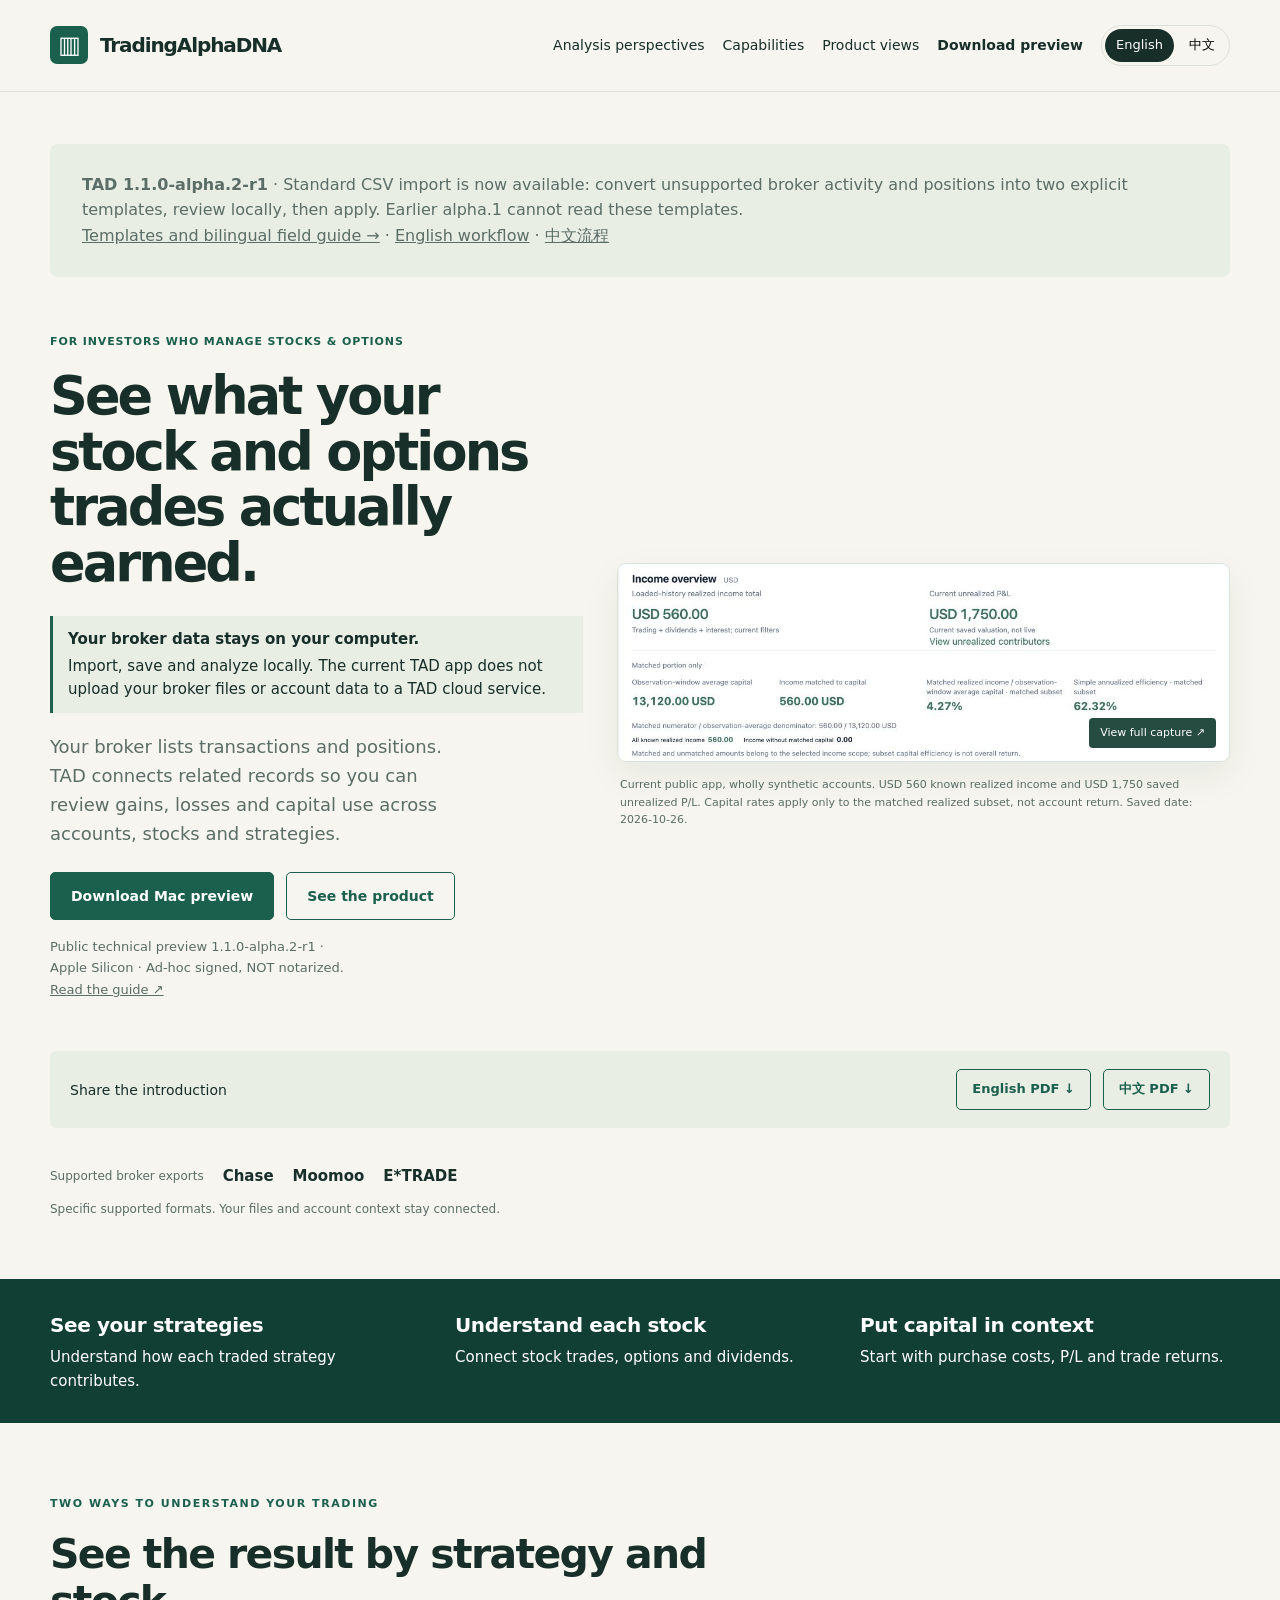
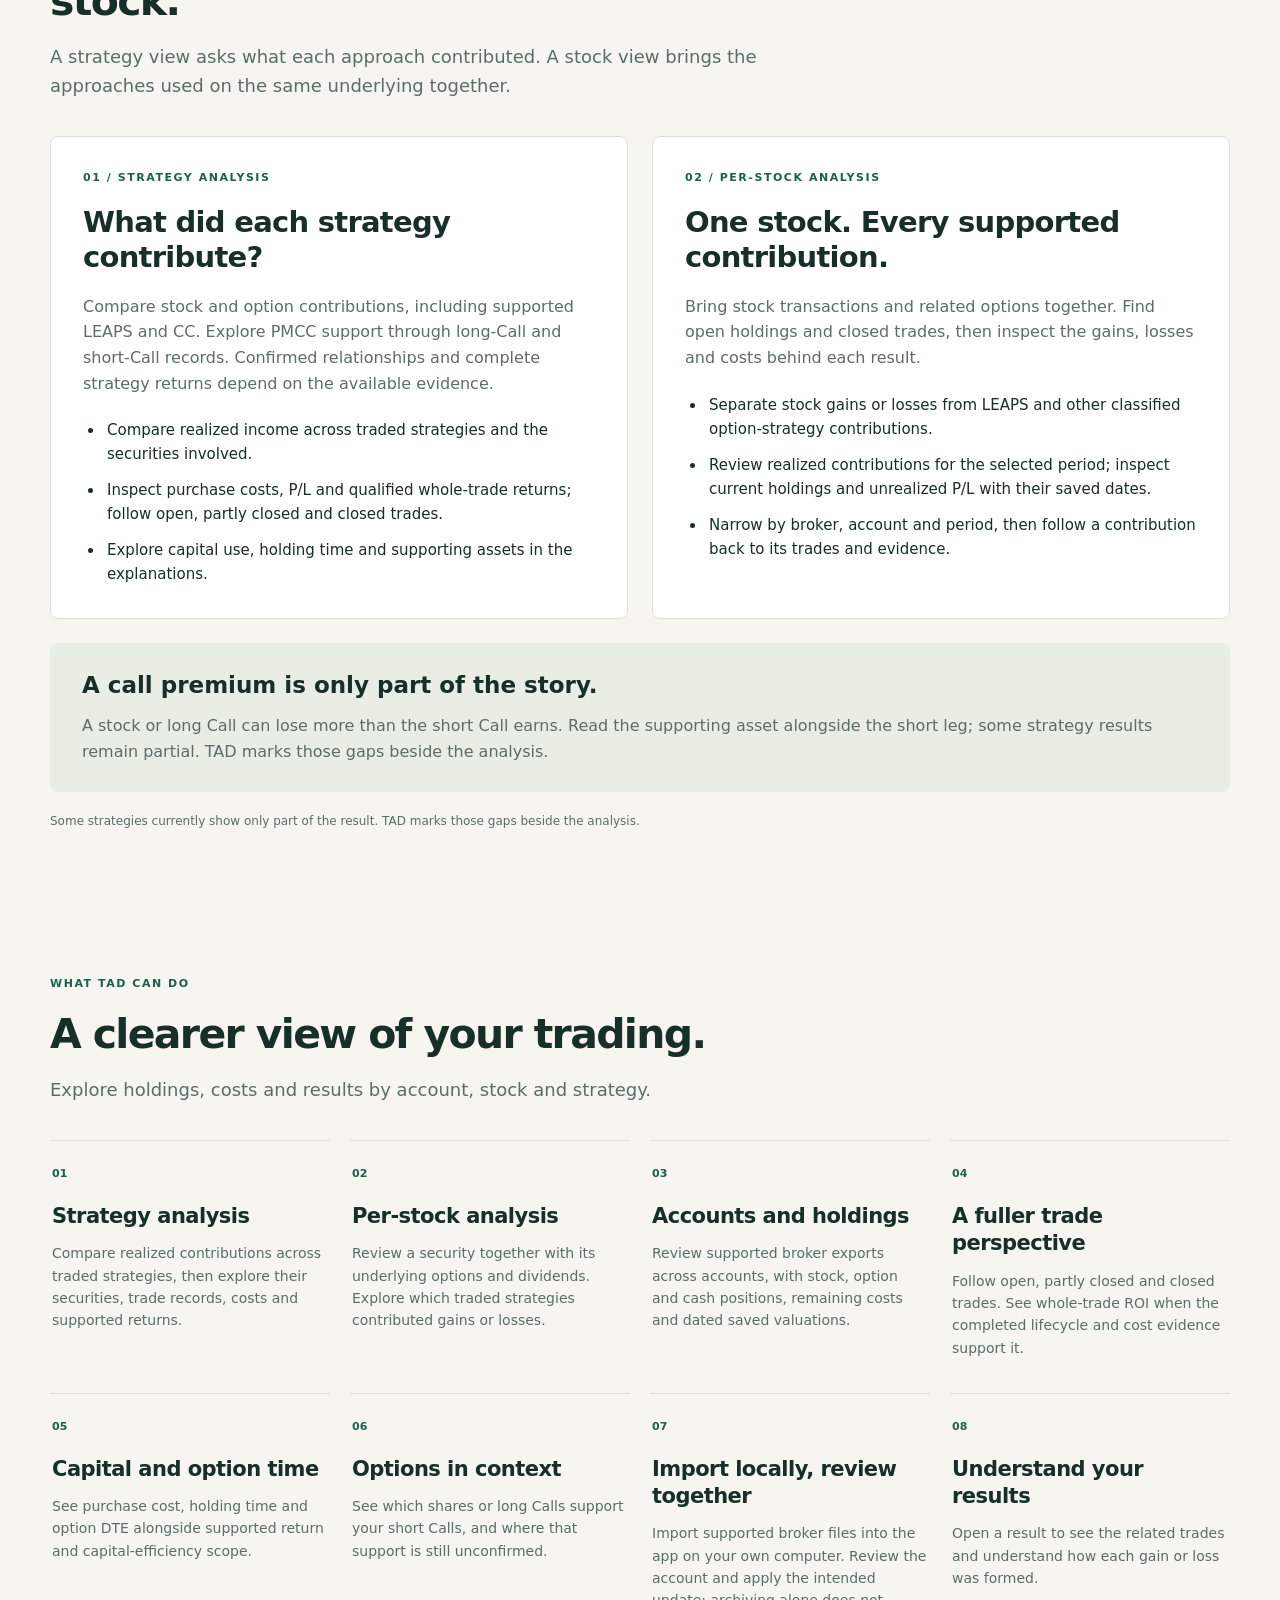
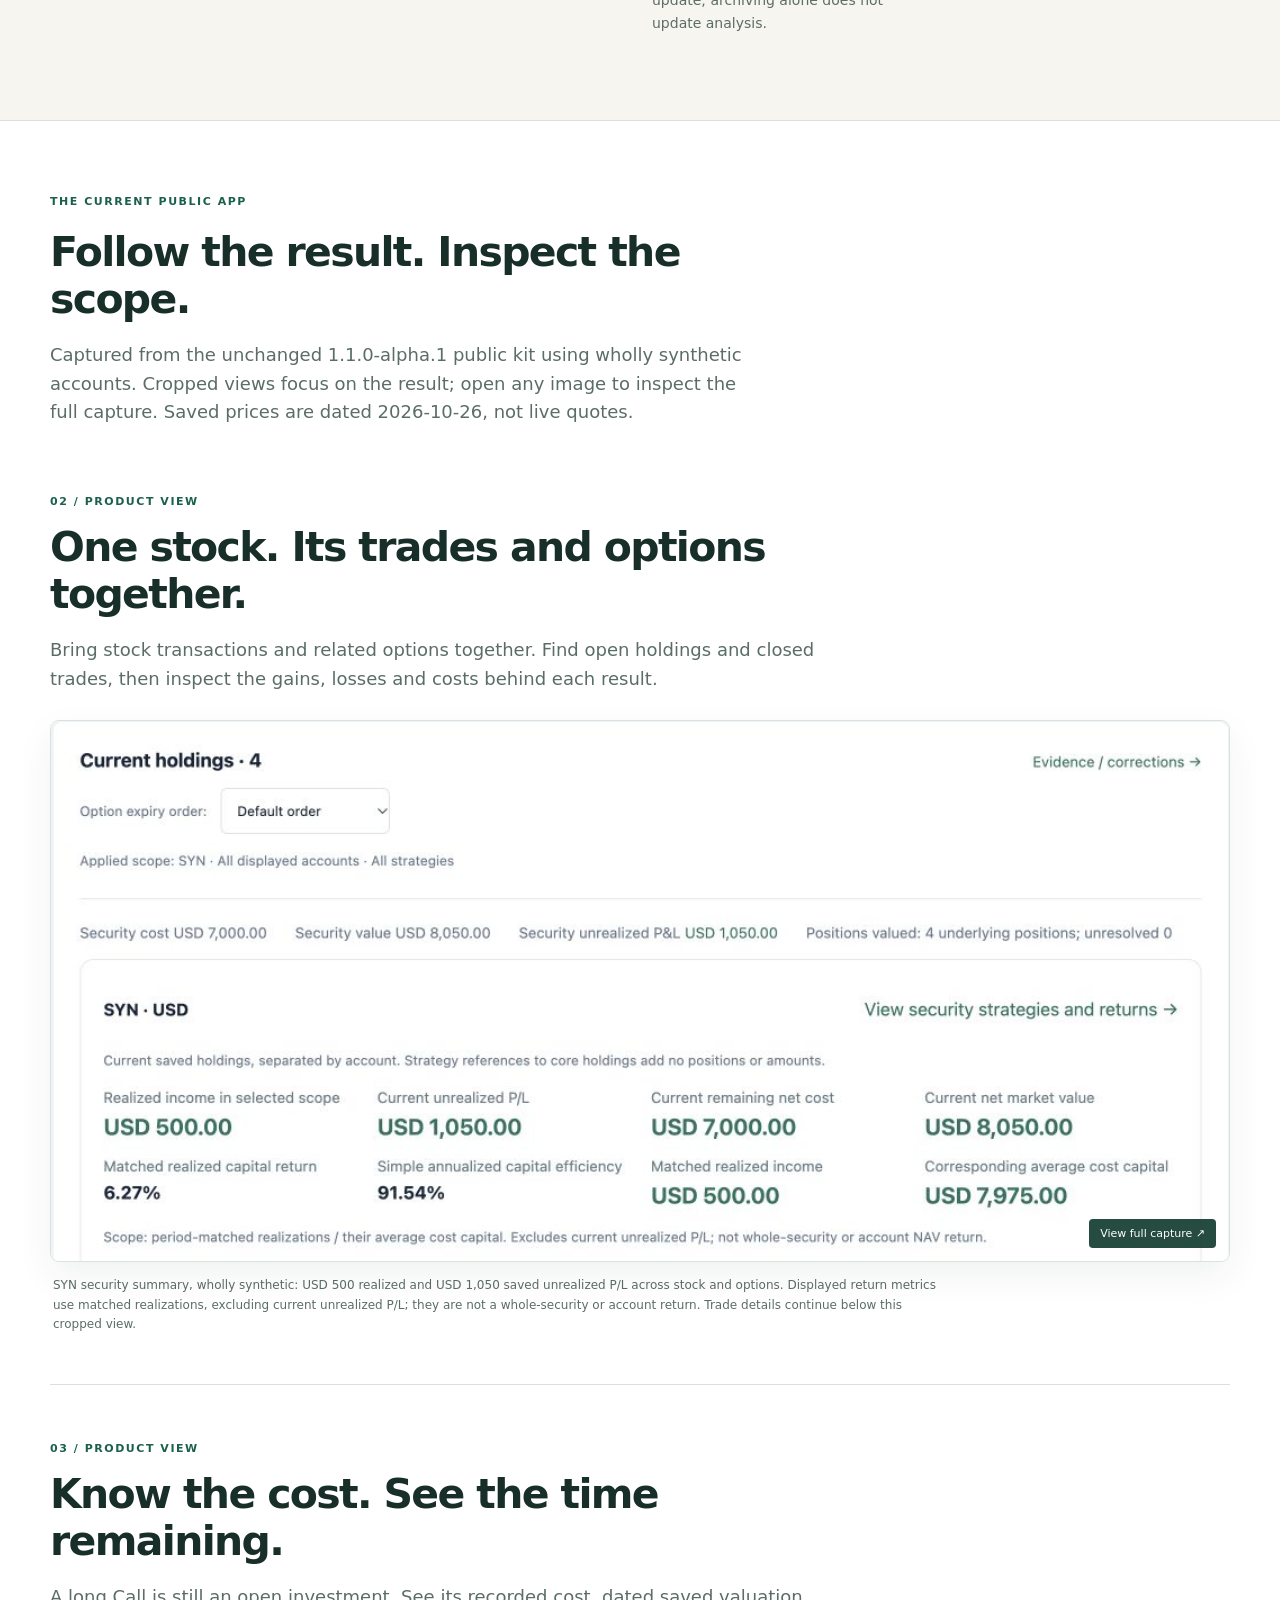
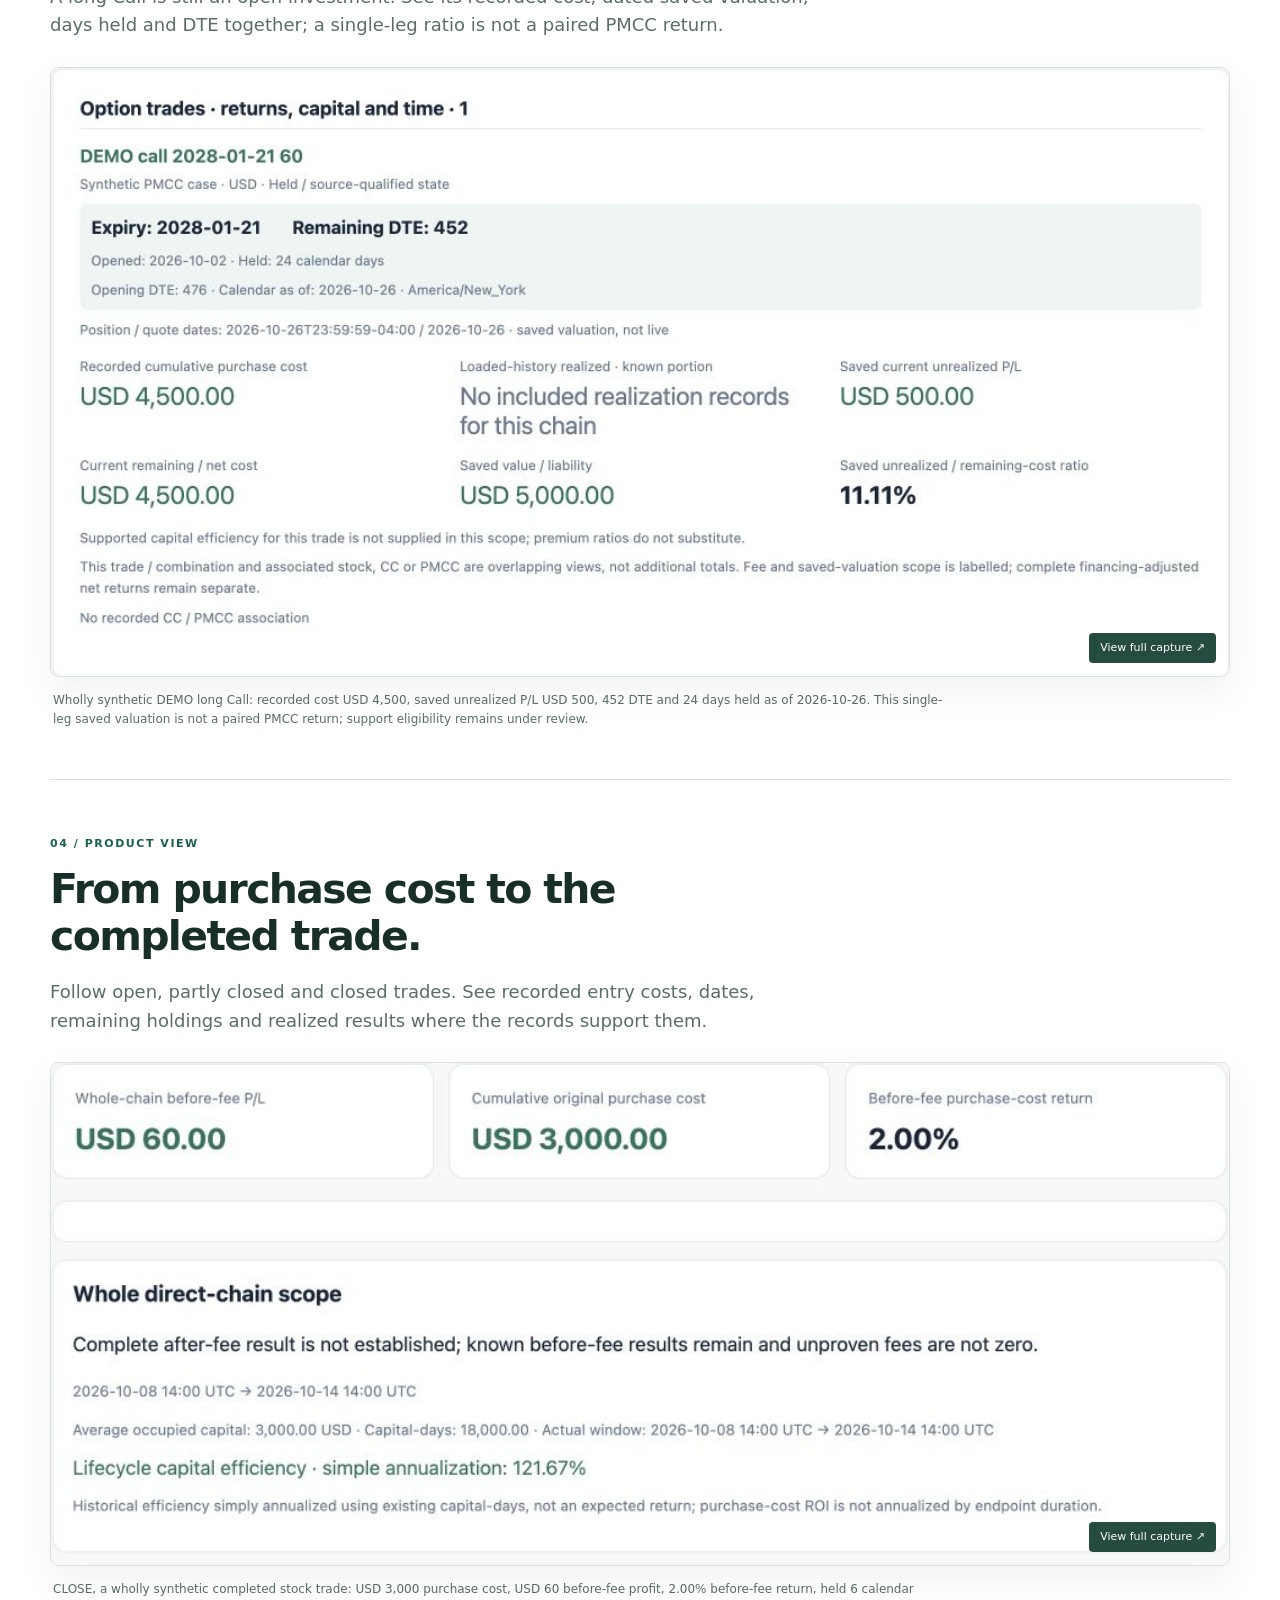
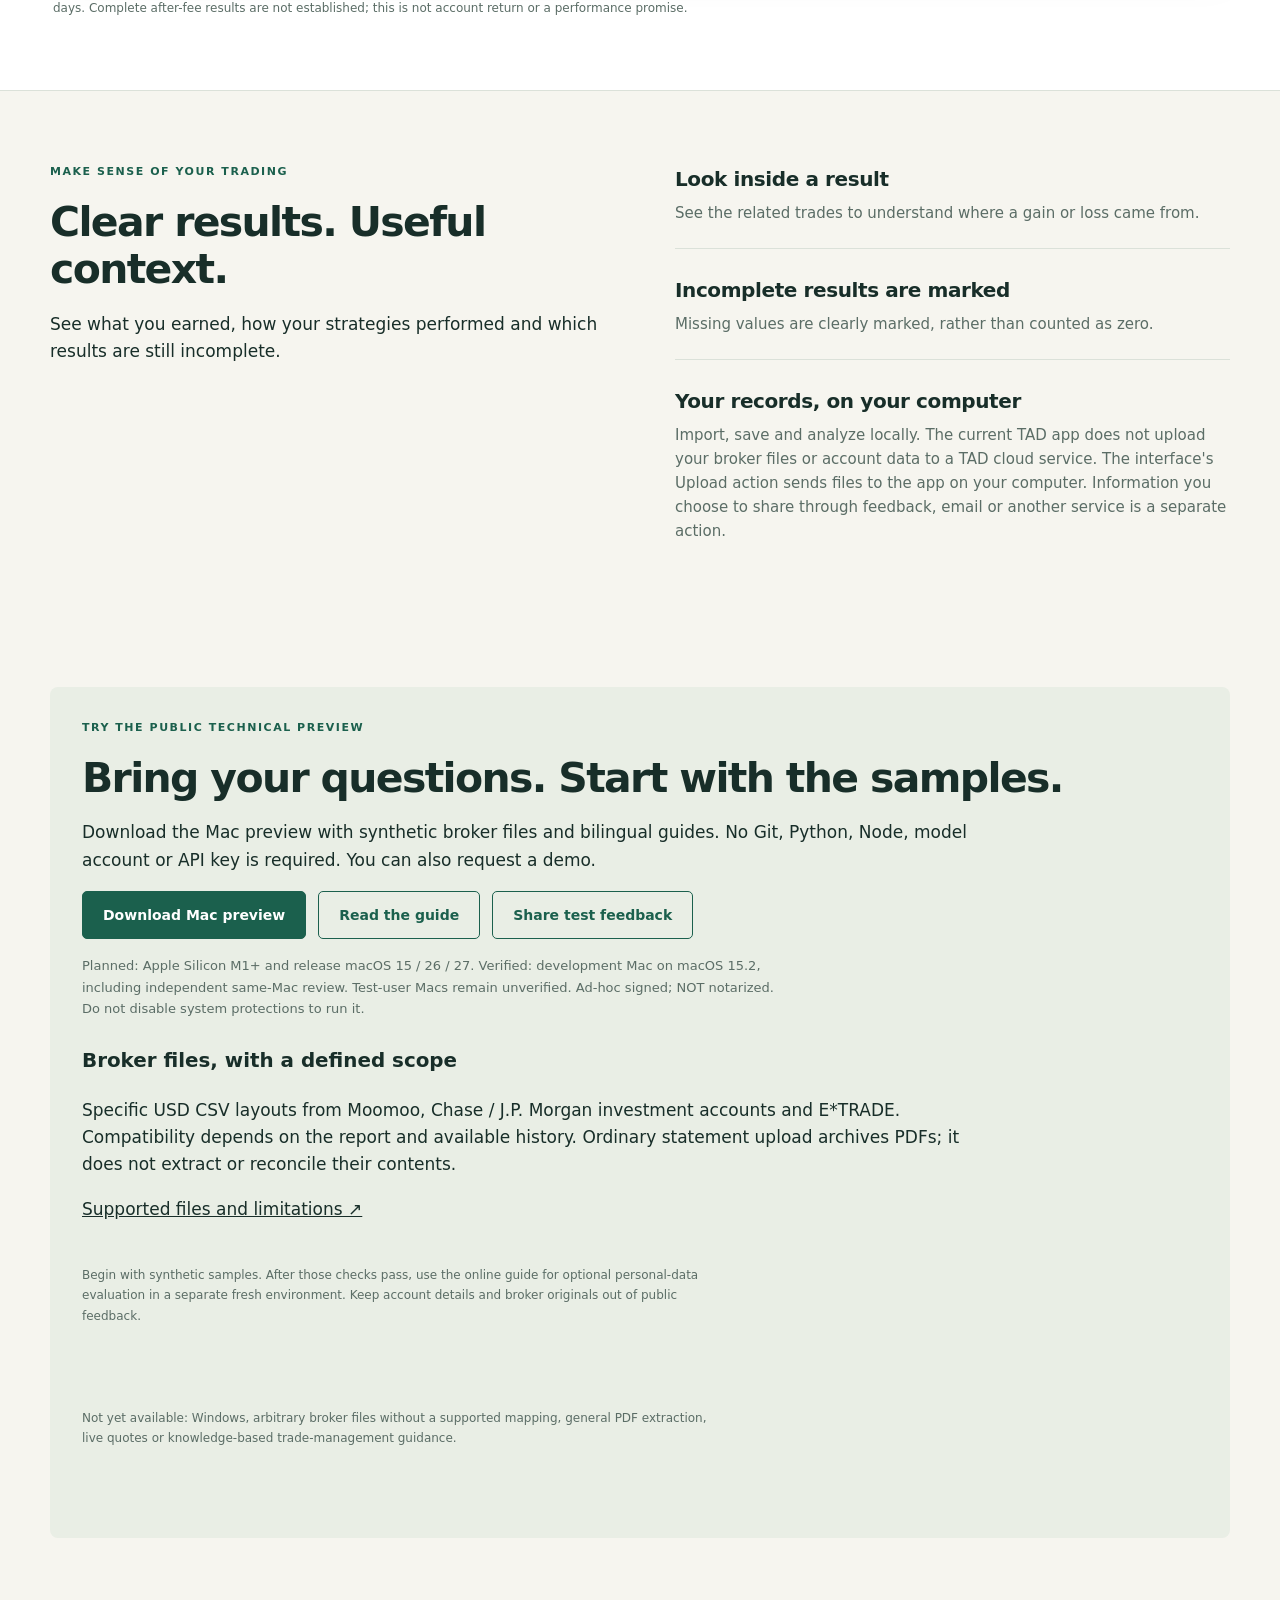
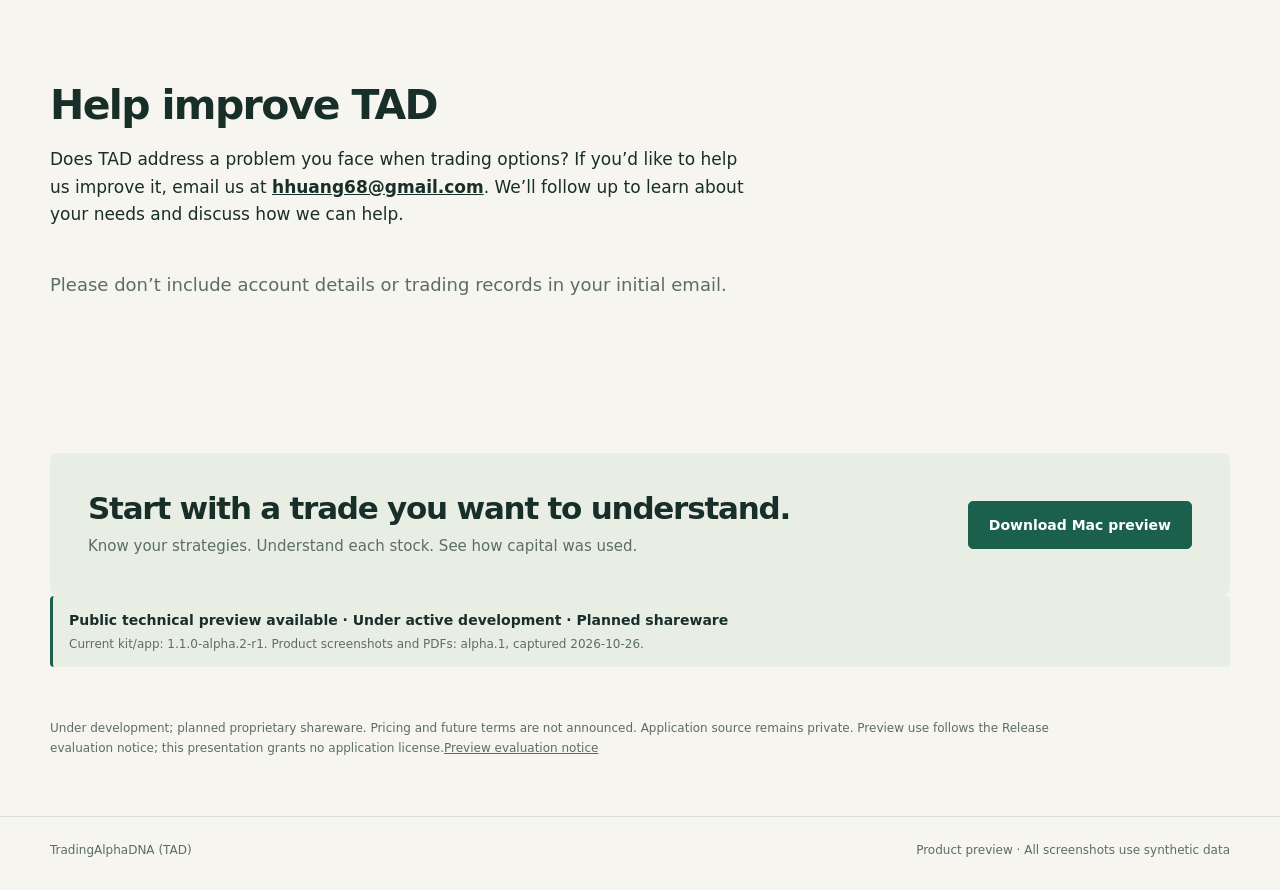
==== commit 78a9d62e: "Correct preview revision identity and Standard CSV support copy" ====
--- a/index.html
+++ b/index.html
@@ -6,9 +6,9 @@
 .local-data{margin:20px 0;padding:12px 15px;border-left:3px solid var(--green);background:var(--wash);font-size:15px;line-height:1.55}.local-data strong{display:block;margin-bottom:4px}
 
 .screen-crop{position:relative;overflow:hidden;aspect-ratio:var(--sw) / var(--sh);background:#f4f7f7}.screen-crop img{position:absolute;max-width:none;width:calc(1280 / var(--sw) * 100%);height:auto;left:calc(-1 * var(--sx) / var(--sw) * 100%);top:calc(-1 * var(--sy) / var(--sh) * 100%)}body[data-language="zh"] .screen-crop{--sx:var(--zx);--sy:var(--zy);--sw:var(--zw);--sh:var(--zh)}.preview-note{font-size:13px!important;line-height:1.65;color:var(--muted);margin-top:16px!important}.nav-download{font-weight:750}.download-panel{padding:32px;background:var(--wash);border-radius:8px}.download-panel h3{margin-top:26px}.download-panel>p{max-width:85ch}.hero .hero-copy>p:first-of-type{font-size:18px}.hero-grid{grid-template-columns:1fr 1.15fr;gap:34px}.hero .hero-product figcaption{font-size:11px}.hero h1{font-size:clamp(40px,4.1vw,60px)}@media(max-width:900px){.hero-grid{grid-template-columns:1fr}.hero .hero-product{margin-top:20px}}@media(max-width:680px){.download-panel{padding:22px}.preview-note{font-size:12px!important}}
-</style></head><body data-language="en"><a class="skip" href="#main">Skip to content / 跳到正文</a><header><div class="wrap header-row"><a class="brand" href="#main"><span class="mark" aria-hidden="true">▥</span>TradingAlphaDNA</a><nav class="nav" aria-label="Product navigation"><a href="#analysis"><span data-lang="en">Analysis perspectives</span><span data-lang="zh">分析视角</span></a><a href="#features"><span data-lang="en">Capabilities</span><span data-lang="zh">产品功能</span></a><a href="#screens"><span data-lang="en">Product views</span><span data-lang="zh">界面一览</span></a><a class="nav-download" href="https://github.com/TradingAlphaDNA/tad-showcase/releases/tag/tad-test-v1.1.0-alpha.2"><span data-lang="en">Download preview</span><span data-lang="zh">下载测试版</span></a><div class="languages" aria-label="Language / 语言"><button type="button" class="language" data-set-language="en" aria-pressed="true">English</button><button type="button" class="language" data-set-language="zh" aria-pressed="false">中文</button></div></nav></div></header><main id="main"><section class="wrap" style="padding-top:28px"><div class="review-question"><p><strong>TAD 1.1.0-alpha.2</strong> · <span data-lang="en">Standard CSV import is now available: convert unsupported broker activity and positions into two explicit templates, review locally, then apply. Earlier alpha.1 cannot read these templates.</span><span data-lang="zh">标准CSV导入已提供：将未支持券商流水及持仓转换成两份明确模板，在本机核对后应用。旧alpha.1不能读取新模板。</span></p><p><a href="docs/standard-import/index.html"><span data-lang="en">Templates and bilingual field guide →</span><span data-lang="zh">两份模板与中英文字段指南 →</span></a> · <a href="docs/testing/standard-import.en.md">English workflow</a> · <a href="docs/testing/standard-import.zh.md">中文流程</a></p></div></section><section class="hero wrap"><p class="eyebrow"><span data-lang="en">FOR INVESTORS WHO MANAGE STOCKS &amp; OPTIONS</span><span data-lang="zh">为自己管理股票与期权的投资者而设计</span></p><div class="hero-grid"><div class="hero-message"><h1><span data-lang="en">See what your stock and options trades actually earned.</span><span data-lang="zh">看清股票和期权交易， 到底赚了多少。</span></h1><div class="hero-copy"><div class="local-data"><strong><span data-lang="en">Your broker data stays on your computer.</span><span data-lang="zh">券商数据留在你的电脑上。</span></strong><span data-lang="en">Import, save and analyze locally. The current TAD app does not upload your broker files or account data to a TAD cloud service.</span><span data-lang="zh">在本机导入、保存和分析。当前 TAD 本地应用不会把券商文件或账户数据上传到 TAD 云端。</span></div><p><span data-lang="en">Your broker lists transactions and positions. TAD connects related records so you can review gains, losses and capital use across accounts, stocks and strategies.</span><span data-lang="zh">券商列出了成交与持仓，但相关交易的结果仍不容易看清。TAD 把记录连接起来，帮助你按账户、个股和策略复盘盈亏与资金使用。</span></p><div class="actions"><a class="action" href="https://github.com/TradingAlphaDNA/tad-showcase/releases/tag/tad-test-v1.1.0-alpha.2"><span data-lang="en">Download Mac preview</span><span data-lang="zh">下载 Mac 预览</span></a><a class="action secondary" href="#screens"><span data-lang="en">See the product</span><span data-lang="zh">查看产品界面</span></a></div><p class="preview-note"><span data-lang="en">Public technical preview 1.1.0-alpha.2 · Apple Silicon · Ad-hoc signed, NOT notarized.</span><span data-lang="zh">公开技术预览 1.1.0-alpha.2 · Apple Silicon · 临时签名，尚未公证。</span> <a href="https://github.com/TradingAlphaDNA/tad-showcase/blob/main/docs/testing/README.en.md" data-lang="en">Read the guide ↗</a><a href="https://github.com/TradingAlphaDNA/tad-showcase/blob/main/docs/testing/README.zh.md" data-lang="zh">阅读试用说明 ↗</a></p></div></div><figure class="hero-product" id="view-overview"><button class="shot" type="button" data-enlarge><div class="screen-crop" style="--sx:194;--sy:361;--sw:1047;--sh:338;--zx:194;--zy:361;--zw:1047;--zh:338"><img data-lang="en" src="assets/screenshots/tad-alpha1-overview.en.jpg" width="1280" height="720" alt="Current public TAD app, wholly synthetic: overview"><img data-lang="zh" src="assets/screenshots/tad-alpha1-overview.zh.jpg" width="1280" height="720" alt="当前公开包，全合成资料：overview"></div><span class="zoom"><span data-lang="en">View full capture ↗</span><span data-lang="zh">查看完整截图 ↗</span></span></button><figcaption><span data-lang="en">Current public app, wholly synthetic accounts. USD 560 known realized income and USD 1,750 saved unrealized P/L. Capital rates apply only to the matched realized subset, not account return. Saved date: 2026-10-26.</span><span data-lang="zh">当前公开包、全合成账户：已知已实现收益560美元，保存浮盈1750美元；资金指标仅对应匹配的已实现子集，不是账户回报。保存日期2026-10-26。</span></figcaption></figure></div><div class="pdf-downloads" aria-label="PDF downloads / PDF 下载"><span><span data-lang="en">Share the introduction</span><span data-lang="zh">分享产品介绍</span></span><a class="action secondary" href="TADIntro.en.pdf" download="TADIntro.en.pdf">English PDF ↓</a><a class="action secondary" href="TADIntro.cn.pdf" download="TADIntro.cn.pdf">中文 PDF ↓</a></div><div class="brokers"><span><span data-lang="en">Supported broker exports</span><span data-lang="zh">支持的券商导出</span></span><strong>Chase</strong><strong>Moomoo</strong><strong>E*TRADE</strong></div><p class="hero-note"><span data-lang="en">Specific supported formats. Your files and account context stay connected.</span><span data-lang="zh">支持特定导出格式；文件与账户信息始终保持关联。</span></p></section><section class="promise-band"><div class="wrap promises"><p><strong><span data-lang="en">See your strategies</span><span data-lang="zh">策略，比较贡献</span></strong><span data-lang="en">Understand how each traded strategy contributes.</span><span data-lang="zh">了解各项已交易策略分别带来的收益。</span></p><p><strong><span data-lang="en">Understand each stock</span><span data-lang="zh">个股，综合复盘</span></strong><span data-lang="en">Connect stock trades, options and dividends.</span><span data-lang="zh">联系股票交易、相关期权策略与分红。</span></p><p><strong><span data-lang="en">Put capital in context</span><span data-lang="zh">资金，结合时间</span></strong><span data-lang="en">Start with purchase costs, P/L and trade returns.</span><span data-lang="zh">先看买入成本、盈亏和交易回报，再理解占资与时间。</span></p></div></section><section class="section wrap" id="analysis"><div class="section-top"><p class="eyebrow"><span data-lang="en">TWO WAYS TO UNDERSTAND YOUR TRADING</span><span data-lang="zh">两个视角，看清自己的交易</span></p><h2><span data-lang="en">See the result by strategy and stock.</span><span data-lang="zh">按策略与个股，看清交易结果。</span></h2><p><span data-lang="en">A strategy view asks what each approach contributed. A stock view brings the approaches used on the same underlying together.</span><span data-lang="zh">策略视角回答每种做法带来了什么；个股视角把同一标的上采用过的不同做法联系起来。</span></p></div><div class="analysis-grid"><article class="analysis-card"><p class="eyebrow"><span data-lang="en">01 / STRATEGY ANALYSIS</span><span data-lang="zh">01 / 策略分析</span></p><h3><span data-lang="en">What did each strategy contribute?</span><span data-lang="zh">每种策略，分别带来了什么？</span></h3><p><span data-lang="en">Compare stock and option contributions, including supported LEAPS and CC. Explore PMCC support through long-Call and short-Call records. Confirmed relationships and complete strategy returns depend on the available evidence.</span><span data-lang="zh">比较股票与期权的收益贡献，包括有记录依据的 LEAPS 和 CC。联系长期 Call 与短 Call，查看 PMCC 支撑情况；关系确认和完整策略回报取决于现有依据。</span></p><ul><li><span data-lang="en">Compare realized income across traded strategies and the securities involved.</span><span data-lang="zh">比较交易过的策略及其涉及个股的已实现收益贡献。</span></li><li><span data-lang="en">Inspect purchase costs, P/L and qualified whole-trade returns; follow open, partly closed and closed trades.</span><span data-lang="zh">查看买入成本、盈亏与符合条件的整笔交易回报，追踪持有中、部分平仓和已闭环交易。</span></li><li><span data-lang="en">Explore capital use, holding time and supporting assets in the explanations.</span><span data-lang="zh">在说明中进一步了解资金占用、持有时间与期权支撑资产。</span></li></ul></article><article class="analysis-card"><p class="eyebrow"><span data-lang="en">02 / PER-STOCK ANALYSIS</span><span data-lang="zh">02 / 个股分析</span></p><h3><span data-lang="en">One stock. Every supported contribution.</span><span data-lang="zh">一只个股，看清各项已支持的贡献。</span></h3><p><span data-lang="en">Bring stock transactions and related options together. Find open holdings and closed trades, then inspect the gains, losses and costs behind each result.</span><span data-lang="zh">联系股票交易和相关期权，找到仍在持仓与已经平仓的交易，进一步查看各项结果背后的盈利、亏损和成本。</span></p><ul><li><span data-lang="en">Separate stock gains or losses from LEAPS and other classified option-strategy contributions.</span><span data-lang="zh">分开看股票自身的盈亏，以及 LEAPS 等已分类期权策略的收益贡献。</span></li><li><span data-lang="en">Review realized contributions for the selected period; inspect current holdings and unrealized P/L with their saved dates.</span><span data-lang="zh">按所选期间回看已实现贡献，另行查看带保存日期的当前持仓与浮盈亏。</span></li><li><span data-lang="en">Narrow by broker, account and period, then follow a contribution back to its trades and evidence.</span><span data-lang="zh">按券商、账户和期间缩小范围，再从贡献追溯到交易与来源依据。</span></li></ul></article></div><aside class="review-question"><h3><span data-lang="en">A call premium is only part of the story.</span><span data-lang="zh">收到 Call 权利金，只是故事的一部分。</span></h3><p><span data-lang="en">A stock or long Call can lose more than the short Call earns. Read the supporting asset alongside the short leg; some strategy results remain partial. TAD marks those gaps beside the analysis.</span><span data-lang="zh">股票或长期 Call 的亏损可能超过短 Call 收益。结合支撑资产回看短腿；部分策略结果仍不完整，缺项会在分析旁标明。</span></p></aside><p class="analysis-scope"><span data-lang="en">Some strategies currently show only part of the result. TAD marks those gaps beside the analysis.</span><span data-lang="zh">部分策略目前只能展示部分结果，缺项会在分析旁标明。</span></p></section><section class="section wrap" id="features"><div class="section-top"><p class="eyebrow"><span data-lang="en">WHAT TAD CAN DO</span><span data-lang="zh">TAD 能为你做什么</span></p><h2><span data-lang="en">A clearer view of your trading.</span><span data-lang="zh">从盈亏到策略，看清自己的交易。</span></h2><p><span data-lang="en">Explore holdings, costs and results by account, stock and strategy.</span><span data-lang="zh">按账户、个股与策略，查看持仓、成本和收益。</span></p></div><div class="features"><article class="feature"><span class="feature-number">01</span><h3><span data-lang="en">Strategy analysis</span><span data-lang="zh">策略分析，了解收益来源</span></h3><p><span data-lang="en">Compare realized contributions across traded strategies, then explore their securities, trade records, costs and supported returns.</span><span data-lang="zh">比较已交易策略的已实现收益贡献，进一步查看涉及个股、交易记录、买入成本与有依据的交易回报。</span></p></article><article class="feature"><span class="feature-number">02</span><h3><span data-lang="en">Per-stock analysis</span><span data-lang="zh">个股分析，联系股票与期权</span></h3><p><span data-lang="en">Review a security together with its underlying options and dividends. Explore which traded strategies contributed gains or losses.</span><span data-lang="zh">将个股的股票交易、以其为底层的期权与分红联系起来，查看各项已交易策略分别带来的盈利或亏损。</span></p></article><article class="feature"><span class="feature-number">03</span><h3><span data-lang="en">Accounts and holdings</span><span data-lang="zh">多账户持仓，一起看清</span></h3><p><span data-lang="en">Review supported broker exports across accounts, with stock, option and cash positions, remaining costs and dated saved valuations.</span><span data-lang="zh">汇集支持的券商导出，跨账户查看股票、期权与现金持仓、剩余成本及带日期的保存估值。</span></p></article><article class="feature"><span class="feature-number">04</span><h3><span data-lang="en">A fuller trade perspective</span><span data-lang="zh">从整笔交易看回报</span></h3><p><span data-lang="en">Follow open, partly closed and closed trades. See whole-trade ROI when the completed lifecycle and cost evidence support it.</span><span data-lang="zh">追踪未平仓、部分平仓与已闭环交易；完整生命周期和成本依据充分时，查看整笔交易回报率。</span></p></article><article class="feature"><span class="feature-number">05</span><h3><span data-lang="en">Capital and option time</span><span data-lang="zh">资金与期权时间</span></h3><p><span data-lang="en">See purchase cost, holding time and option DTE alongside supported return and capital-efficiency scope.</span><span data-lang="zh">将买入成本、持有时间和期权剩余 DTE，与有依据的回报和资金效率范围放在一起看。</span></p></article><article class="feature"><span class="feature-number">06</span><h3><span data-lang="en">Options in context</span><span data-lang="zh">期权持仓，结合支撑来看</span></h3><p><span data-lang="en">See which shares or long Calls support your short Calls, and where that support is still unconfirmed.</span><span data-lang="zh">看清哪些股票或长期 Call 支撑卖出的 Call，以及哪些支撑关系仍未确认。</span></p></article><article class="feature"><span class="feature-number">07</span><h3><span data-lang="en">Import locally, review together</span><span data-lang="zh">本机导入，集中复盘</span></h3><p><span data-lang="en">Import supported broker files into the app on your own computer. Review the account and apply the intended update; archiving alone does not update analysis.</span><span data-lang="zh">将支持的券商文件导入自己电脑上的 TAD，核对账户后明确应用更新；仅归档不会更新分析。</span></p></article><article class="feature"><span class="feature-number">08</span><h3><span data-lang="en">Understand your results</span><span data-lang="zh">看懂盈亏，理解交易</span></h3><p><span data-lang="en">Open a result to see the related trades and understand how each gain or loss was formed.</span><span data-lang="zh">点开一项收益，查看相关交易，理解这笔盈亏是怎样形成的。</span></p></article></div></section><section class="views section" id="screens"><div class="wrap"><div class="section-top"><p class="eyebrow"><span data-lang="en">THE CURRENT PUBLIC APP</span><span data-lang="zh">当前公开程序的真实界面</span></p><h2><span data-lang="en">Follow the result. Inspect the scope.</span><span data-lang="zh">看清结果，也看清适用范围。</span></h2><p><span data-lang="en">Captured from the unchanged 1.1.0-alpha.1 public kit using wholly synthetic accounts. Cropped views focus on the result; open any image to inspect the full capture. Saved prices are dated 2026-10-26, not live quotes.</span><span data-lang="zh">截图来自未改动的 1.1.0-alpha.1 公开包及全合成账户。局部视图聚焦结果，点击可查看完整截图。保存报价日期为 2026-10-26，不是实时行情。</span></p></div><article class="story" id="view-security"><div class="story-heading"><p class="eyebrow">02 / <span data-lang="en">PRODUCT VIEW</span><span data-lang="zh">产品界面</span></p><h2><span data-lang="en">One stock. Its trades and options together.</span><span data-lang="zh">一只个股，串起股票与期权。</span></h2><p><span data-lang="en">Bring stock transactions and related options together. Find open holdings and closed trades, then inspect the gains, losses and costs behind each result.</span><span data-lang="zh">联系股票交易和相关期权，找到仍在持仓与已经平仓的交易，进一步查看各项结果背后的盈利、亏损和成本。</span></p></div><figure><button class="shot" type="button" data-enlarge><div class="screen-crop" style="--sx:194;--sy:84;--sw:1047;--sh:480;--zx:194;--zy:84;--zw:1047;--zh:480"><img data-lang="en" src="assets/screenshots/tad-alpha1-holdings.en.jpg" width="1280" height="720" loading="lazy" alt="Current public TAD app, wholly synthetic: holdings"><img data-lang="zh" src="assets/screenshots/tad-alpha1-holdings.zh.jpg" width="1280" height="720" loading="lazy" alt="当前公开包，全合成资料：holdings"></div><span class="zoom"><span data-lang="en">View full capture ↗</span><span data-lang="zh">查看完整截图 ↗</span></span></button><figcaption><span data-lang="en">SYN security summary, wholly synthetic: USD 500 realized and USD 1,050 saved unrealized P/L across stock and options. Displayed return metrics use matched realizations, excluding current unrealized P/L; they are not a whole-security or account return. Trade details continue below this cropped view.</span><span data-lang="zh">SYN个股汇总、全合成资料：股票和期权合计已实现500美元、保存浮盈1050美元。所示回报指标仅用匹配的已实现收益，不计当前浮盈，不是整个标的或账户的回报。交易明细在此局部视图下方。</span></figcaption></figure></article><article class="story" id="view-option-time"><div class="story-heading"><p class="eyebrow">03 / <span data-lang="en">PRODUCT VIEW</span><span data-lang="zh">产品界面</span></p><h2><span data-lang="en">Know the cost. See the time remaining.</span><span data-lang="zh">看清开仓成本，也看清剩余时间。</span></h2><p><span data-lang="en">A long Call is still an open investment. See its recorded cost, dated saved valuation, days held and DTE together; a single-leg ratio is not a paired PMCC return.</span><span data-lang="zh">长期 Call 仍是进行中的投资。一起看已记录成本、带日期的保存估值、持有天数和剩余 DTE；单腿比例不等于配对 PMCC 回报。</span></p></div><figure><button class="shot" type="button" data-enlarge><div class="screen-crop" style="--sx:194;--sy:92;--sw:1047;--sh:540;--zx:194;--zy:92;--zw:1047;--zh:510"><img data-lang="en" src="assets/screenshots/tad-alpha1-option-time.en.jpg" width="1280" height="720" loading="lazy" alt="Current public TAD app, wholly synthetic: option time"><img data-lang="zh" src="assets/screenshots/tad-alpha1-option-time.zh.jpg" width="1280" height="720" loading="lazy" alt="当前公开包，全合成资料：option time"></div><span class="zoom"><span data-lang="en">View full capture ↗</span><span data-lang="zh">查看完整截图 ↗</span></span></button><figcaption><span data-lang="en">Wholly synthetic DEMO long Call: recorded cost USD 4,500, saved unrealized P/L USD 500, 452 DTE and 24 days held as of 2026-10-26. This single-leg saved valuation is not a paired PMCC return; support eligibility remains under review.</span><span data-lang="zh">DEMO全合成长期Call：已记录成本4500美元，保存浮盈500美元，截至2026-10-26剩余452天、已持有24天；这是单腿保存估值，不是配对PMCC回报，支撑资格仍需核对。</span></figcaption></figure></article><article class="story" id="view-trades"><div class="story-heading"><p class="eyebrow">04 / <span data-lang="en">PRODUCT VIEW</span><span data-lang="zh">产品界面</span></p><h2><span data-lang="en">From purchase cost to the completed trade.</span><span data-lang="zh">从买入成本，看到闭环交易结果。</span></h2><p><span data-lang="en">Follow open, partly closed and closed trades. See recorded entry costs, dates, remaining holdings and realized results where the records support them.</span><span data-lang="zh">跟随未平仓、部分平仓与已平仓交易，查看记录支持的建仓成本、日期、剩余持仓和已实现结果。</span></p></div><figure><button class="shot" type="button" data-enlarge><div class="screen-crop" style="--sx:280;--sy:195;--sw:963;--sh:410;--zx:280;--zy:201;--zw:963;--zh:410"><img data-lang="en" src="assets/screenshots/tad-alpha1-closed-trade.en.jpg" width="1280" height="720" loading="lazy" alt="Current public TAD app, wholly synthetic: closed trade"><img data-lang="zh" src="assets/screenshots/tad-alpha1-closed-trade.zh.jpg" width="1280" height="720" loading="lazy" alt="当前公开包，全合成资料：closed trade"></div><span class="zoom"><span data-lang="en">View full capture ↗</span><span data-lang="zh">查看完整截图 ↗</span></span></button><figcaption><span data-lang="en">CLOSE, a wholly synthetic completed stock trade: USD 3,000 purchase cost, USD 60 before-fee profit, 2.00% before-fee return, held 6 calendar days. Complete after-fee results are not established; this is not account return or a performance promise.</span><span data-lang="zh">CLOSE全合成已闭环股票交易：买入成本3000美元，费用前收益60美元，费用前回报2.00%，持有6个自然日；完整费用后结果尚未建立，不是账户回报或收益承诺。</span></figcaption></figure></article></div></section><section class="section wrap"><div class="trust"><div><p class="eyebrow"><span data-lang="en">MAKE SENSE OF YOUR TRADING</span><span data-lang="zh">看懂自己的交易</span></p><h2><span data-lang="en">Clear results. Useful context.</span><span data-lang="zh">看清结果，也看清分析范围。</span></h2><p><span data-lang="en">See what you earned, how your strategies performed and which results are still incomplete.</span><span data-lang="zh">看清赚了多少、策略表现如何，以及哪些结果还不完整。</span></p></div><div class="trust-list"><div class="trust-item"><h3><span data-lang="en">Look inside a result</span><span data-lang="zh">看懂每项收益</span></h3><p><span data-lang="en">See the related trades to understand where a gain or loss came from.</span><span data-lang="zh">查看相关交易，理解这笔盈利或亏损从何而来。</span></p></div><div class="trust-item"><h3><span data-lang="en">Incomplete results are marked</span><span data-lang="zh">尚不完整，一眼可见</span></h3><p><span data-lang="en">Missing values are clearly marked, rather than counted as zero.</span><span data-lang="zh">缺失部分会明确标注，不会被当成零。</span></p></div><div class="trust-item"><h3><span data-lang="en">Your records, on your computer</span><span data-lang="zh">资料，保留在本机</span></h3><p><span data-lang="en">Import, save and analyze locally. The current TAD app does not upload your broker files or account data to a TAD cloud service. The interface's Upload action sends files to the app on your computer. Information you choose to share through feedback, email or another service is a separate action.</span><span data-lang="zh">在本机导入、保存和分析。当前 TAD 本地应用不会把券商文件或账户数据上传到 TAD 云端。 界面中的“上传”是把文件交给本机运行的程序；你自行通过反馈、邮件或其他服务分享信息，是另外的动作。</span></p></div></div></div></section><section class="section wrap" id="download"><div class="download-panel"><p class="eyebrow"><span data-lang="en">TRY THE PUBLIC TECHNICAL PREVIEW</span><span data-lang="zh">试用公开技术预览</span></p><h2><span data-lang="en">Bring your questions.
+</style></head><body data-language="en"><a class="skip" href="#main">Skip to content / 跳到正文</a><header><div class="wrap header-row"><a class="brand" href="#main"><span class="mark" aria-hidden="true">▥</span>TradingAlphaDNA</a><nav class="nav" aria-label="Product navigation"><a href="#analysis"><span data-lang="en">Analysis perspectives</span><span data-lang="zh">分析视角</span></a><a href="#features"><span data-lang="en">Capabilities</span><span data-lang="zh">产品功能</span></a><a href="#screens"><span data-lang="en">Product views</span><span data-lang="zh">界面一览</span></a><a class="nav-download" href="https://github.com/TradingAlphaDNA/tad-showcase/releases/tag/tad-test-v1.1.0-alpha.2-r1"><span data-lang="en">Download preview</span><span data-lang="zh">下载测试版</span></a><div class="languages" aria-label="Language / 语言"><button type="button" class="language" data-set-language="en" aria-pressed="true">English</button><button type="button" class="language" data-set-language="zh" aria-pressed="false">中文</button></div></nav></div></header><main id="main"><section class="wrap" style="padding-top:28px"><div class="review-question"><p><strong>TAD 1.1.0-alpha.2-r1</strong> · <span data-lang="en">Standard CSV import is now available: convert unsupported broker activity and positions into two explicit templates, review locally, then apply. Earlier alpha.1 cannot read these templates.</span><span data-lang="zh">标准CSV导入已提供：将未支持券商流水及持仓转换成两份明确模板，在本机核对后应用。旧alpha.1不能读取新模板。</span></p><p><a href="docs/standard-import/index.html"><span data-lang="en">Templates and bilingual field guide →</span><span data-lang="zh">两份模板与中英文字段指南 →</span></a> · <a href="docs/testing/standard-import.en.md">English workflow</a> · <a href="docs/testing/standard-import.zh.md">中文流程</a></p></div></section><section class="hero wrap"><p class="eyebrow"><span data-lang="en">FOR INVESTORS WHO MANAGE STOCKS &amp; OPTIONS</span><span data-lang="zh">为自己管理股票与期权的投资者而设计</span></p><div class="hero-grid"><div class="hero-message"><h1><span data-lang="en">See what your stock and options trades actually earned.</span><span data-lang="zh">看清股票和期权交易， 到底赚了多少。</span></h1><div class="hero-copy"><div class="local-data"><strong><span data-lang="en">Your broker data stays on your computer.</span><span data-lang="zh">券商数据留在你的电脑上。</span></strong><span data-lang="en">Import, save and analyze locally. The current TAD app does not upload your broker files or account data to a TAD cloud service.</span><span data-lang="zh">在本机导入、保存和分析。当前 TAD 本地应用不会把券商文件或账户数据上传到 TAD 云端。</span></div><p><span data-lang="en">Your broker lists transactions and positions. TAD connects related records so you can review gains, losses and capital use across accounts, stocks and strategies.</span><span data-lang="zh">券商列出了成交与持仓，但相关交易的结果仍不容易看清。TAD 把记录连接起来，帮助你按账户、个股和策略复盘盈亏与资金使用。</span></p><div class="actions"><a class="action" href="https://github.com/TradingAlphaDNA/tad-showcase/releases/tag/tad-test-v1.1.0-alpha.2-r1"><span data-lang="en">Download Mac preview</span><span data-lang="zh">下载 Mac 预览</span></a><a class="action secondary" href="#screens"><span data-lang="en">See the product</span><span data-lang="zh">查看产品界面</span></a></div><p class="preview-note"><span data-lang="en">Public technical preview 1.1.0-alpha.2-r1 · Apple Silicon · Ad-hoc signed, NOT notarized.</span><span data-lang="zh">公开技术预览 1.1.0-alpha.2-r1 · Apple Silicon · 临时签名，尚未公证。</span> <a href="https://github.com/TradingAlphaDNA/tad-showcase/blob/main/docs/testing/README.en.md" data-lang="en">Read the guide ↗</a><a href="https://github.com/TradingAlphaDNA/tad-showcase/blob/main/docs/testing/README.zh.md" data-lang="zh">阅读试用说明 ↗</a></p></div></div><figure class="hero-product" id="view-overview"><button class="shot" type="button" data-enlarge><div class="screen-crop" style="--sx:194;--sy:361;--sw:1047;--sh:338;--zx:194;--zy:361;--zw:1047;--zh:338"><img data-lang="en" src="assets/screenshots/tad-alpha1-overview.en.jpg" width="1280" height="720" alt="Current public TAD app, wholly synthetic: overview"><img data-lang="zh" src="assets/screenshots/tad-alpha1-overview.zh.jpg" width="1280" height="720" alt="当前公开包，全合成资料：overview"></div><span class="zoom"><span data-lang="en">View full capture ↗</span><span data-lang="zh">查看完整截图 ↗</span></span></button><figcaption><span data-lang="en">Current public app, wholly synthetic accounts. USD 560 known realized income and USD 1,750 saved unrealized P/L. Capital rates apply only to the matched realized subset, not account return. Saved date: 2026-10-26.</span><span data-lang="zh">当前公开包、全合成账户：已知已实现收益560美元，保存浮盈1750美元；资金指标仅对应匹配的已实现子集，不是账户回报。保存日期2026-10-26。</span></figcaption></figure></div><div class="pdf-downloads" aria-label="PDF downloads / PDF 下载"><span><span data-lang="en">Share the introduction</span><span data-lang="zh">分享产品介绍</span></span><a class="action secondary" href="TADIntro.en.pdf" download="TADIntro.en.pdf">English PDF ↓</a><a class="action secondary" href="TADIntro.cn.pdf" download="TADIntro.cn.pdf">中文 PDF ↓</a></div><div class="brokers"><span><span data-lang="en">Supported broker exports</span><span data-lang="zh">支持的券商导出</span></span><strong>Chase</strong><strong>Moomoo</strong><strong>E*TRADE</strong></div><p class="hero-note"><span data-lang="en">Specific supported formats. Your files and account context stay connected.</span><span data-lang="zh">支持特定导出格式；文件与账户信息始终保持关联。</span></p></section><section class="promise-band"><div class="wrap promises"><p><strong><span data-lang="en">See your strategies</span><span data-lang="zh">策略，比较贡献</span></strong><span data-lang="en">Understand how each traded strategy contributes.</span><span data-lang="zh">了解各项已交易策略分别带来的收益。</span></p><p><strong><span data-lang="en">Understand each stock</span><span data-lang="zh">个股，综合复盘</span></strong><span data-lang="en">Connect stock trades, options and dividends.</span><span data-lang="zh">联系股票交易、相关期权策略与分红。</span></p><p><strong><span data-lang="en">Put capital in context</span><span data-lang="zh">资金，结合时间</span></strong><span data-lang="en">Start with purchase costs, P/L and trade returns.</span><span data-lang="zh">先看买入成本、盈亏和交易回报，再理解占资与时间。</span></p></div></section><section class="section wrap" id="analysis"><div class="section-top"><p class="eyebrow"><span data-lang="en">TWO WAYS TO UNDERSTAND YOUR TRADING</span><span data-lang="zh">两个视角，看清自己的交易</span></p><h2><span data-lang="en">See the result by strategy and stock.</span><span data-lang="zh">按策略与个股，看清交易结果。</span></h2><p><span data-lang="en">A strategy view asks what each approach contributed. A stock view brings the approaches used on the same underlying together.</span><span data-lang="zh">策略视角回答每种做法带来了什么；个股视角把同一标的上采用过的不同做法联系起来。</span></p></div><div class="analysis-grid"><article class="analysis-card"><p class="eyebrow"><span data-lang="en">01 / STRATEGY ANALYSIS</span><span data-lang="zh">01 / 策略分析</span></p><h3><span data-lang="en">What did each strategy contribute?</span><span data-lang="zh">每种策略，分别带来了什么？</span></h3><p><span data-lang="en">Compare stock and option contributions, including supported LEAPS and CC. Explore PMCC support through long-Call and short-Call records. Confirmed relationships and complete strategy returns depend on the available evidence.</span><span data-lang="zh">比较股票与期权的收益贡献，包括有记录依据的 LEAPS 和 CC。联系长期 Call 与短 Call，查看 PMCC 支撑情况；关系确认和完整策略回报取决于现有依据。</span></p><ul><li><span data-lang="en">Compare realized income across traded strategies and the securities involved.</span><span data-lang="zh">比较交易过的策略及其涉及个股的已实现收益贡献。</span></li><li><span data-lang="en">Inspect purchase costs, P/L and qualified whole-trade returns; follow open, partly closed and closed trades.</span><span data-lang="zh">查看买入成本、盈亏与符合条件的整笔交易回报，追踪持有中、部分平仓和已闭环交易。</span></li><li><span data-lang="en">Explore capital use, holding time and supporting assets in the explanations.</span><span data-lang="zh">在说明中进一步了解资金占用、持有时间与期权支撑资产。</span></li></ul></article><article class="analysis-card"><p class="eyebrow"><span data-lang="en">02 / PER-STOCK ANALYSIS</span><span data-lang="zh">02 / 个股分析</span></p><h3><span data-lang="en">One stock. Every supported contribution.</span><span data-lang="zh">一只个股，看清各项已支持的贡献。</span></h3><p><span data-lang="en">Bring stock transactions and related options together. Find open holdings and closed trades, then inspect the gains, losses and costs behind each result.</span><span data-lang="zh">联系股票交易和相关期权，找到仍在持仓与已经平仓的交易，进一步查看各项结果背后的盈利、亏损和成本。</span></p><ul><li><span data-lang="en">Separate stock gains or losses from LEAPS and other classified option-strategy contributions.</span><span data-lang="zh">分开看股票自身的盈亏，以及 LEAPS 等已分类期权策略的收益贡献。</span></li><li><span data-lang="en">Review realized contributions for the selected period; inspect current holdings and unrealized P/L with their saved dates.</span><span data-lang="zh">按所选期间回看已实现贡献，另行查看带保存日期的当前持仓与浮盈亏。</span></li><li><span data-lang="en">Narrow by broker, account and period, then follow a contribution back to its trades and evidence.</span><span data-lang="zh">按券商、账户和期间缩小范围，再从贡献追溯到交易与来源依据。</span></li></ul></article></div><aside class="review-question"><h3><span data-lang="en">A call premium is only part of the story.</span><span data-lang="zh">收到 Call 权利金，只是故事的一部分。</span></h3><p><span data-lang="en">A stock or long Call can lose more than the short Call earns. Read the supporting asset alongside the short leg; some strategy results remain partial. TAD marks those gaps beside the analysis.</span><span data-lang="zh">股票或长期 Call 的亏损可能超过短 Call 收益。结合支撑资产回看短腿；部分策略结果仍不完整，缺项会在分析旁标明。</span></p></aside><p class="analysis-scope"><span data-lang="en">Some strategies currently show only part of the result. TAD marks those gaps beside the analysis.</span><span data-lang="zh">部分策略目前只能展示部分结果，缺项会在分析旁标明。</span></p></section><section class="section wrap" id="features"><div class="section-top"><p class="eyebrow"><span data-lang="en">WHAT TAD CAN DO</span><span data-lang="zh">TAD 能为你做什么</span></p><h2><span data-lang="en">A clearer view of your trading.</span><span data-lang="zh">从盈亏到策略，看清自己的交易。</span></h2><p><span data-lang="en">Explore holdings, costs and results by account, stock and strategy.</span><span data-lang="zh">按账户、个股与策略，查看持仓、成本和收益。</span></p></div><div class="features"><article class="feature"><span class="feature-number">01</span><h3><span data-lang="en">Strategy analysis</span><span data-lang="zh">策略分析，了解收益来源</span></h3><p><span data-lang="en">Compare realized contributions across traded strategies, then explore their securities, trade records, costs and supported returns.</span><span data-lang="zh">比较已交易策略的已实现收益贡献，进一步查看涉及个股、交易记录、买入成本与有依据的交易回报。</span></p></article><article class="feature"><span class="feature-number">02</span><h3><span data-lang="en">Per-stock analysis</span><span data-lang="zh">个股分析，联系股票与期权</span></h3><p><span data-lang="en">Review a security together with its underlying options and dividends. Explore which traded strategies contributed gains or losses.</span><span data-lang="zh">将个股的股票交易、以其为底层的期权与分红联系起来，查看各项已交易策略分别带来的盈利或亏损。</span></p></article><article class="feature"><span class="feature-number">03</span><h3><span data-lang="en">Accounts and holdings</span><span data-lang="zh">多账户持仓，一起看清</span></h3><p><span data-lang="en">Review supported broker exports across accounts, with stock, option and cash positions, remaining costs and dated saved valuations.</span><span data-lang="zh">汇集支持的券商导出，跨账户查看股票、期权与现金持仓、剩余成本及带日期的保存估值。</span></p></article><article class="feature"><span class="feature-number">04</span><h3><span data-lang="en">A fuller trade perspective</span><span data-lang="zh">从整笔交易看回报</span></h3><p><span data-lang="en">Follow open, partly closed and closed trades. See whole-trade ROI when the completed lifecycle and cost evidence support it.</span><span data-lang="zh">追踪未平仓、部分平仓与已闭环交易；完整生命周期和成本依据充分时，查看整笔交易回报率。</span></p></article><article class="feature"><span class="feature-number">05</span><h3><span data-lang="en">Capital and option time</span><span data-lang="zh">资金与期权时间</span></h3><p><span data-lang="en">See purchase cost, holding time and option DTE alongside supported return and capital-efficiency scope.</span><span data-lang="zh">将买入成本、持有时间和期权剩余 DTE，与有依据的回报和资金效率范围放在一起看。</span></p></article><article class="feature"><span class="feature-number">06</span><h3><span data-lang="en">Options in context</span><span data-lang="zh">期权持仓，结合支撑来看</span></h3><p><span data-lang="en">See which shares or long Calls support your short Calls, and where that support is still unconfirmed.</span><span data-lang="zh">看清哪些股票或长期 Call 支撑卖出的 Call，以及哪些支撑关系仍未确认。</span></p></article><article class="feature"><span class="feature-number">07</span><h3><span data-lang="en">Import locally, review together</span><span data-lang="zh">本机导入，集中复盘</span></h3><p><span data-lang="en">Import supported broker files into the app on your own computer. Review the account and apply the intended update; archiving alone does not update analysis.</span><span data-lang="zh">将支持的券商文件导入自己电脑上的 TAD，核对账户后明确应用更新；仅归档不会更新分析。</span></p></article><article class="feature"><span class="feature-number">08</span><h3><span data-lang="en">Understand your results</span><span data-lang="zh">看懂盈亏，理解交易</span></h3><p><span data-lang="en">Open a result to see the related trades and understand how each gain or loss was formed.</span><span data-lang="zh">点开一项收益，查看相关交易，理解这笔盈亏是怎样形成的。</span></p></article></div></section><section class="views section" id="screens"><div class="wrap"><div class="section-top"><p class="eyebrow"><span data-lang="en">THE CURRENT PUBLIC APP</span><span data-lang="zh">当前公开程序的真实界面</span></p><h2><span data-lang="en">Follow the result. Inspect the scope.</span><span data-lang="zh">看清结果，也看清适用范围。</span></h2><p><span data-lang="en">Captured from the unchanged 1.1.0-alpha.1 public kit using wholly synthetic accounts. Cropped views focus on the result; open any image to inspect the full capture. Saved prices are dated 2026-10-26, not live quotes.</span><span data-lang="zh">截图来自未改动的 1.1.0-alpha.1 公开包及全合成账户。局部视图聚焦结果，点击可查看完整截图。保存报价日期为 2026-10-26，不是实时行情。</span></p></div><article class="story" id="view-security"><div class="story-heading"><p class="eyebrow">02 / <span data-lang="en">PRODUCT VIEW</span><span data-lang="zh">产品界面</span></p><h2><span data-lang="en">One stock. Its trades and options together.</span><span data-lang="zh">一只个股，串起股票与期权。</span></h2><p><span data-lang="en">Bring stock transactions and related options together. Find open holdings and closed trades, then inspect the gains, losses and costs behind each result.</span><span data-lang="zh">联系股票交易和相关期权，找到仍在持仓与已经平仓的交易，进一步查看各项结果背后的盈利、亏损和成本。</span></p></div><figure><button class="shot" type="button" data-enlarge><div class="screen-crop" style="--sx:194;--sy:84;--sw:1047;--sh:480;--zx:194;--zy:84;--zw:1047;--zh:480"><img data-lang="en" src="assets/screenshots/tad-alpha1-holdings.en.jpg" width="1280" height="720" loading="lazy" alt="Current public TAD app, wholly synthetic: holdings"><img data-lang="zh" src="assets/screenshots/tad-alpha1-holdings.zh.jpg" width="1280" height="720" loading="lazy" alt="当前公开包，全合成资料：holdings"></div><span class="zoom"><span data-lang="en">View full capture ↗</span><span data-lang="zh">查看完整截图 ↗</span></span></button><figcaption><span data-lang="en">SYN security summary, wholly synthetic: USD 500 realized and USD 1,050 saved unrealized P/L across stock and options. Displayed return metrics use matched realizations, excluding current unrealized P/L; they are not a whole-security or account return. Trade details continue below this cropped view.</span><span data-lang="zh">SYN个股汇总、全合成资料：股票和期权合计已实现500美元、保存浮盈1050美元。所示回报指标仅用匹配的已实现收益，不计当前浮盈，不是整个标的或账户的回报。交易明细在此局部视图下方。</span></figcaption></figure></article><article class="story" id="view-option-time"><div class="story-heading"><p class="eyebrow">03 / <span data-lang="en">PRODUCT VIEW</span><span data-lang="zh">产品界面</span></p><h2><span data-lang="en">Know the cost. See the time remaining.</span><span data-lang="zh">看清开仓成本，也看清剩余时间。</span></h2><p><span data-lang="en">A long Call is still an open investment. See its recorded cost, dated saved valuation, days held and DTE together; a single-leg ratio is not a paired PMCC return.</span><span data-lang="zh">长期 Call 仍是进行中的投资。一起看已记录成本、带日期的保存估值、持有天数和剩余 DTE；单腿比例不等于配对 PMCC 回报。</span></p></div><figure><button class="shot" type="button" data-enlarge><div class="screen-crop" style="--sx:194;--sy:92;--sw:1047;--sh:540;--zx:194;--zy:92;--zw:1047;--zh:510"><img data-lang="en" src="assets/screenshots/tad-alpha1-option-time.en.jpg" width="1280" height="720" loading="lazy" alt="Current public TAD app, wholly synthetic: option time"><img data-lang="zh" src="assets/screenshots/tad-alpha1-option-time.zh.jpg" width="1280" height="720" loading="lazy" alt="当前公开包，全合成资料：option time"></div><span class="zoom"><span data-lang="en">View full capture ↗</span><span data-lang="zh">查看完整截图 ↗</span></span></button><figcaption><span data-lang="en">Wholly synthetic DEMO long Call: recorded cost USD 4,500, saved unrealized P/L USD 500, 452 DTE and 24 days held as of 2026-10-26. This single-leg saved valuation is not a paired PMCC return; support eligibility remains under review.</span><span data-lang="zh">DEMO全合成长期Call：已记录成本4500美元，保存浮盈500美元，截至2026-10-26剩余452天、已持有24天；这是单腿保存估值，不是配对PMCC回报，支撑资格仍需核对。</span></figcaption></figure></article><article class="story" id="view-trades"><div class="story-heading"><p class="eyebrow">04 / <span data-lang="en">PRODUCT VIEW</span><span data-lang="zh">产品界面</span></p><h2><span data-lang="en">From purchase cost to the completed trade.</span><span data-lang="zh">从买入成本，看到闭环交易结果。</span></h2><p><span data-lang="en">Follow open, partly closed and closed trades. See recorded entry costs, dates, remaining holdings and realized results where the records support them.</span><span data-lang="zh">跟随未平仓、部分平仓与已平仓交易，查看记录支持的建仓成本、日期、剩余持仓和已实现结果。</span></p></div><figure><button class="shot" type="button" data-enlarge><div class="screen-crop" style="--sx:280;--sy:195;--sw:963;--sh:410;--zx:280;--zy:201;--zw:963;--zh:410"><img data-lang="en" src="assets/screenshots/tad-alpha1-closed-trade.en.jpg" width="1280" height="720" loading="lazy" alt="Current public TAD app, wholly synthetic: closed trade"><img data-lang="zh" src="assets/screenshots/tad-alpha1-closed-trade.zh.jpg" width="1280" height="720" loading="lazy" alt="当前公开包，全合成资料：closed trade"></div><span class="zoom"><span data-lang="en">View full capture ↗</span><span data-lang="zh">查看完整截图 ↗</span></span></button><figcaption><span data-lang="en">CLOSE, a wholly synthetic completed stock trade: USD 3,000 purchase cost, USD 60 before-fee profit, 2.00% before-fee return, held 6 calendar days. Complete after-fee results are not established; this is not account return or a performance promise.</span><span data-lang="zh">CLOSE全合成已闭环股票交易：买入成本3000美元，费用前收益60美元，费用前回报2.00%，持有6个自然日；完整费用后结果尚未建立，不是账户回报或收益承诺。</span></figcaption></figure></article></div></section><section class="section wrap"><div class="trust"><div><p class="eyebrow"><span data-lang="en">MAKE SENSE OF YOUR TRADING</span><span data-lang="zh">看懂自己的交易</span></p><h2><span data-lang="en">Clear results. Useful context.</span><span data-lang="zh">看清结果，也看清分析范围。</span></h2><p><span data-lang="en">See what you earned, how your strategies performed and which results are still incomplete.</span><span data-lang="zh">看清赚了多少、策略表现如何，以及哪些结果还不完整。</span></p></div><div class="trust-list"><div class="trust-item"><h3><span data-lang="en">Look inside a result</span><span data-lang="zh">看懂每项收益</span></h3><p><span data-lang="en">See the related trades to understand where a gain or loss came from.</span><span data-lang="zh">查看相关交易，理解这笔盈利或亏损从何而来。</span></p></div><div class="trust-item"><h3><span data-lang="en">Incomplete results are marked</span><span data-lang="zh">尚不完整，一眼可见</span></h3><p><span data-lang="en">Missing values are clearly marked, rather than counted as zero.</span><span data-lang="zh">缺失部分会明确标注，不会被当成零。</span></p></div><div class="trust-item"><h3><span data-lang="en">Your records, on your computer</span><span data-lang="zh">资料，保留在本机</span></h3><p><span data-lang="en">Import, save and analyze locally. The current TAD app does not upload your broker files or account data to a TAD cloud service. The interface's Upload action sends files to the app on your computer. Information you choose to share through feedback, email or another service is a separate action.</span><span data-lang="zh">在本机导入、保存和分析。当前 TAD 本地应用不会把券商文件或账户数据上传到 TAD 云端。 界面中的“上传”是把文件交给本机运行的程序；你自行通过反馈、邮件或其他服务分享信息，是另外的动作。</span></p></div></div></div></section><section class="section wrap" id="download"><div class="download-panel"><p class="eyebrow"><span data-lang="en">TRY THE PUBLIC TECHNICAL PREVIEW</span><span data-lang="zh">试用公开技术预览</span></p><h2><span data-lang="en">Bring your questions.
 Start with the samples.</span><span data-lang="zh">带着你的问题，
-从合成案例开始。</span></h2><p><span data-lang="en">Download the Mac preview with synthetic broker files and bilingual guides. No Git, Python, Node, model account or API key is required. You can also request a demo.</span><span data-lang="zh">Mac 预览套件提供合成券商文件和中英文指南，无需 Git、Python、Node、模型账号或 API Key。也可以先申请演示。</span></p><div class="actions"><a class="action" href="https://github.com/TradingAlphaDNA/tad-showcase/releases/tag/tad-test-v1.1.0-alpha.2"><span data-lang="en">Download Mac preview</span><span data-lang="zh">下载 Mac 预览</span></a><a class="action secondary" href="https://github.com/TradingAlphaDNA/tad-showcase/blob/main/docs/testing/README.en.md" data-lang="en">Read the guide</a><a class="action secondary" href="https://github.com/TradingAlphaDNA/tad-showcase/blob/main/docs/testing/README.zh.md" data-lang="zh">阅读试用说明</a><a class="action secondary" href="https://github.com/TradingAlphaDNA/tad-showcase/issues/new?template=technical-preview.yml"><span data-lang="en">Share test feedback</span><span data-lang="zh">反馈试用结果</span></a></div><p class="preview-note"><span data-lang="en">Planned: Apple Silicon M1+ and release macOS 15 / 26 / 27. Verified: development Mac on macOS 15.2, including independent same-Mac review. Test-user Macs remain unverified. Ad-hoc signed; NOT notarized. Do not disable system protections to run it.</span><span data-lang="zh">计划支持 Apple Silicon M1+ 和 macOS 15 / 26 / 27 正式版。目前仅在 macOS 15.2 开发机验证，含同机独立审阅；测试用户 Mac 尚待验证。临时签名，尚未公证；请勿为运行它关闭系统保护。</span></p><h3><span data-lang="en">Broker files, with a defined scope</span><span data-lang="zh">券商支持有明确的文件范围</span></h3><p><span data-lang="en">Specific USD CSV layouts from Moomoo, Chase / J.P. Morgan investment accounts and E*TRADE. Compatibility depends on the report and available history. Ordinary statement upload archives PDFs; it does not extract or reconcile their contents.</span><span data-lang="zh">支持 Moomoo、Chase / J.P. Morgan 投资账户与 E*TRADE 的特定美元 CSV 格式，兼容性取决于报告类型和历史记录。普通上传中的 statement PDF 仅归档，不会自动提取内容或完成对账。</span></p><p><a href="https://github.com/TradingAlphaDNA/tad-showcase/blob/main/docs/testing/broker-support.en.md" data-lang="en">Supported files and limitations ↗</a><a href="https://github.com/TradingAlphaDNA/tad-showcase/blob/main/docs/testing/broker-support.zh.md" data-lang="zh">支持文件与限制 ↗</a></p><p class="scope"><span data-lang="en">Begin with synthetic samples. After those checks pass, use the online guide for optional personal-data evaluation in a separate fresh environment. Keep account details and broker originals out of public feedback.</span><span data-lang="zh">先试合成案例。检查通过后，可按在线指南在独立新环境中本地试用个人数据。公开反馈不要附账户资料或券商原件。</span></p><p class="scope"><span data-lang="en">Not yet available: Windows, a generic import template, general PDF extraction, live quotes or knowledge-based trade-management guidance.</span><span data-lang="zh">本版尚未提供：Windows、通用导入模板、通用 PDF 提取、实时行情或基于交易知识的管理指导。</span></p></div></section><section class="section wrap" id="help-improve"><div class="section-top"><h2><span data-lang="en">Help improve TAD</span><span data-lang="zh">一起改进 TAD</span></h2><p><span data-lang="en">Does TAD address a problem you face when trading options? If you’d like to help us improve it, email us at </span><span data-lang="zh">TAD 是否能帮助解决你在期权交易中遇到的问题？如果你愿意帮助我们改进，欢迎发邮件至 </span><strong><a href="mailto:hhuang68@gmail.com">hhuang68@gmail.com</a></strong><span data-lang="en">. We’ll follow up to learn about your needs and discuss how we can help.</span><span data-lang="zh">。我们会与你联系，了解你的需求，并讨论我们能提供哪些帮助。</span></p><p class="scope"><span data-lang="en">Please don’t include account details or trading records in your initial email.</span><span data-lang="zh">请不要在首次邮件中包含账户信息或交易记录。</span></p></div></section><section class="wrap"><div class="ending"><div><h2><span data-lang="en">Start with a trade you want to understand.</span><span data-lang="zh">从一笔你想算清楚的交易开始。</span></h2><p><span data-lang="en">Know your strategies. Understand each stock. See how capital was used.</span><span data-lang="zh">看清策略表现、个股盈亏与资金效率。</span></p></div><a class="action" href="https://github.com/TradingAlphaDNA/tad-showcase/releases/tag/tad-test-v1.1.0-alpha.2"><span data-lang="en">Download Mac preview</span><span data-lang="zh">下载 Mac 预览</span></a></div><div class="product-status"><strong><span data-lang="en">Public technical preview available · Under active development · Planned shareware</span><span data-lang="zh">公开技术预览可下载 · 持续开发中 · 计划采用 shareware</span></strong><p><span data-lang="en">Current kit/app: 1.1.0-alpha.2. Product screenshots and PDFs: alpha.1, captured 2026-10-26.</span><span data-lang="zh">当前套件／应用：1.1.0-alpha.2。产品截图与PDF仍为2026-10-26的alpha.1记录。</span></p></div><p class="scope"><span data-lang="en">Under development; planned proprietary shareware. Pricing and future terms are not announced. Application source remains private. Preview use follows the Release evaluation notice; this presentation grants no application license.</span><span data-lang="zh">持续开发中，计划采用专有 shareware 模式，价格和未来条款尚未公布。应用源码保持私有。预览试用遵循 Release 评估说明；本介绍材料不授予应用许可。</span><a href="https://github.com/TradingAlphaDNA/tad-showcase/blob/main/docs/testing/TESTING-NOTICE.md"><span data-lang="en">Preview evaluation notice</span><span data-lang="zh">技术预览试用说明</span></a></p></section></main><footer><div class="wrap"><span>TradingAlphaDNA (TAD)</span><span><span data-lang="en">Product preview · All screenshots use synthetic data</span><span data-lang="zh">产品预览 · 全部截图使用合成数据</span></span></div></footer><dialog id="screenshot-dialog" aria-label="Product screenshot / 产品截图"><div class="dialog-bar"><span><span data-lang="en">Full-size product view · synthetic data</span><span data-lang="zh">完整产品截图 · 合成数据</span></span><button id="close-image" class="dialog-close" type="button"><span data-lang="en">Close ×</span><span data-lang="zh">关闭 ×</span></button></div><div class="image-scroll"><img id="full-image" alt=""></div></dialog><script>
+从合成案例开始。</span></h2><p><span data-lang="en">Download the Mac preview with synthetic broker files and bilingual guides. No Git, Python, Node, model account or API key is required. You can also request a demo.</span><span data-lang="zh">Mac 预览套件提供合成券商文件和中英文指南，无需 Git、Python、Node、模型账号或 API Key。也可以先申请演示。</span></p><div class="actions"><a class="action" href="https://github.com/TradingAlphaDNA/tad-showcase/releases/tag/tad-test-v1.1.0-alpha.2-r1"><span data-lang="en">Download Mac preview</span><span data-lang="zh">下载 Mac 预览</span></a><a class="action secondary" href="https://github.com/TradingAlphaDNA/tad-showcase/blob/main/docs/testing/README.en.md" data-lang="en">Read the guide</a><a class="action secondary" href="https://github.com/TradingAlphaDNA/tad-showcase/blob/main/docs/testing/README.zh.md" data-lang="zh">阅读试用说明</a><a class="action secondary" href="https://github.com/TradingAlphaDNA/tad-showcase/issues/new?template=technical-preview.yml"><span data-lang="en">Share test feedback</span><span data-lang="zh">反馈试用结果</span></a></div><p class="preview-note"><span data-lang="en">Planned: Apple Silicon M1+ and release macOS 15 / 26 / 27. Verified: development Mac on macOS 15.2, including independent same-Mac review. Test-user Macs remain unverified. Ad-hoc signed; NOT notarized. Do not disable system protections to run it.</span><span data-lang="zh">计划支持 Apple Silicon M1+ 和 macOS 15 / 26 / 27 正式版。目前仅在 macOS 15.2 开发机验证，含同机独立审阅；测试用户 Mac 尚待验证。临时签名，尚未公证；请勿为运行它关闭系统保护。</span></p><h3><span data-lang="en">Broker files, with a defined scope</span><span data-lang="zh">券商支持有明确的文件范围</span></h3><p><span data-lang="en">Specific USD CSV layouts from Moomoo, Chase / J.P. Morgan investment accounts and E*TRADE. Compatibility depends on the report and available history. Ordinary statement upload archives PDFs; it does not extract or reconcile their contents.</span><span data-lang="zh">支持 Moomoo、Chase / J.P. Morgan 投资账户与 E*TRADE 的特定美元 CSV 格式，兼容性取决于报告类型和历史记录。普通上传中的 statement PDF 仅归档，不会自动提取内容或完成对账。</span></p><p><a href="https://github.com/TradingAlphaDNA/tad-showcase/blob/main/docs/testing/broker-support.en.md" data-lang="en">Supported files and limitations ↗</a><a href="https://github.com/TradingAlphaDNA/tad-showcase/blob/main/docs/testing/broker-support.zh.md" data-lang="zh">支持文件与限制 ↗</a></p><p class="scope"><span data-lang="en">Begin with synthetic samples. After those checks pass, use the online guide for optional personal-data evaluation in a separate fresh environment. Keep account details and broker originals out of public feedback.</span><span data-lang="zh">先试合成案例。检查通过后，可按在线指南在独立新环境中本地试用个人数据。公开反馈不要附账户资料或券商原件。</span></p><p class="scope"><span data-lang="en">Not yet available: Windows, arbitrary broker files without a supported mapping, general PDF extraction, live quotes or knowledge-based trade-management guidance.</span><span data-lang="zh">本版尚未提供：Windows、未经支持映射转换的任意券商文件、通用 PDF 提取、实时行情或基于交易知识的管理指导。</span></p></div></section><section class="section wrap" id="help-improve"><div class="section-top"><h2><span data-lang="en">Help improve TAD</span><span data-lang="zh">一起改进 TAD</span></h2><p><span data-lang="en">Does TAD address a problem you face when trading options? If you’d like to help us improve it, email us at </span><span data-lang="zh">TAD 是否能帮助解决你在期权交易中遇到的问题？如果你愿意帮助我们改进，欢迎发邮件至 </span><strong><a href="mailto:hhuang68@gmail.com">hhuang68@gmail.com</a></strong><span data-lang="en">. We’ll follow up to learn about your needs and discuss how we can help.</span><span data-lang="zh">。我们会与你联系，了解你的需求，并讨论我们能提供哪些帮助。</span></p><p class="scope"><span data-lang="en">Please don’t include account details or trading records in your initial email.</span><span data-lang="zh">请不要在首次邮件中包含账户信息或交易记录。</span></p></div></section><section class="wrap"><div class="ending"><div><h2><span data-lang="en">Start with a trade you want to understand.</span><span data-lang="zh">从一笔你想算清楚的交易开始。</span></h2><p><span data-lang="en">Know your strategies. Understand each stock. See how capital was used.</span><span data-lang="zh">看清策略表现、个股盈亏与资金效率。</span></p></div><a class="action" href="https://github.com/TradingAlphaDNA/tad-showcase/releases/tag/tad-test-v1.1.0-alpha.2-r1"><span data-lang="en">Download Mac preview</span><span data-lang="zh">下载 Mac 预览</span></a></div><div class="product-status"><strong><span data-lang="en">Public technical preview available · Under active development · Planned shareware</span><span data-lang="zh">公开技术预览可下载 · 持续开发中 · 计划采用 shareware</span></strong><p><span data-lang="en">Current kit/app: 1.1.0-alpha.2-r1. Product screenshots and PDFs: alpha.1, captured 2026-10-26.</span><span data-lang="zh">当前套件／应用：1.1.0-alpha.2-r1。产品截图与PDF仍为2026-10-26的alpha.1记录。</span></p></div><p class="scope"><span data-lang="en">Under development; planned proprietary shareware. Pricing and future terms are not announced. Application source remains private. Preview use follows the Release evaluation notice; this presentation grants no application license.</span><span data-lang="zh">持续开发中，计划采用专有 shareware 模式，价格和未来条款尚未公布。应用源码保持私有。预览试用遵循 Release 评估说明；本介绍材料不授予应用许可。</span><a href="https://github.com/TradingAlphaDNA/tad-showcase/blob/main/docs/testing/TESTING-NOTICE.md"><span data-lang="en">Preview evaluation notice</span><span data-lang="zh">技术预览试用说明</span></a></p></section></main><footer><div class="wrap"><span>TradingAlphaDNA (TAD)</span><span><span data-lang="en">Product preview · All screenshots use synthetic data</span><span data-lang="zh">产品预览 · 全部截图使用合成数据</span></span></div></footer><dialog id="screenshot-dialog" aria-label="Product screenshot / 产品截图"><div class="dialog-bar"><span><span data-lang="en">Full-size product view · synthetic data</span><span data-lang="zh">完整产品截图 · 合成数据</span></span><button id="close-image" class="dialog-close" type="button"><span data-lang="en">Close ×</span><span data-lang="zh">关闭 ×</span></button></div><div class="image-scroll"><img id="full-image" alt=""></div></dialog><script>
 function selectLanguage(language){
  if(language!=="en"&&language!=="zh")return;
  document.body.dataset.language=language;
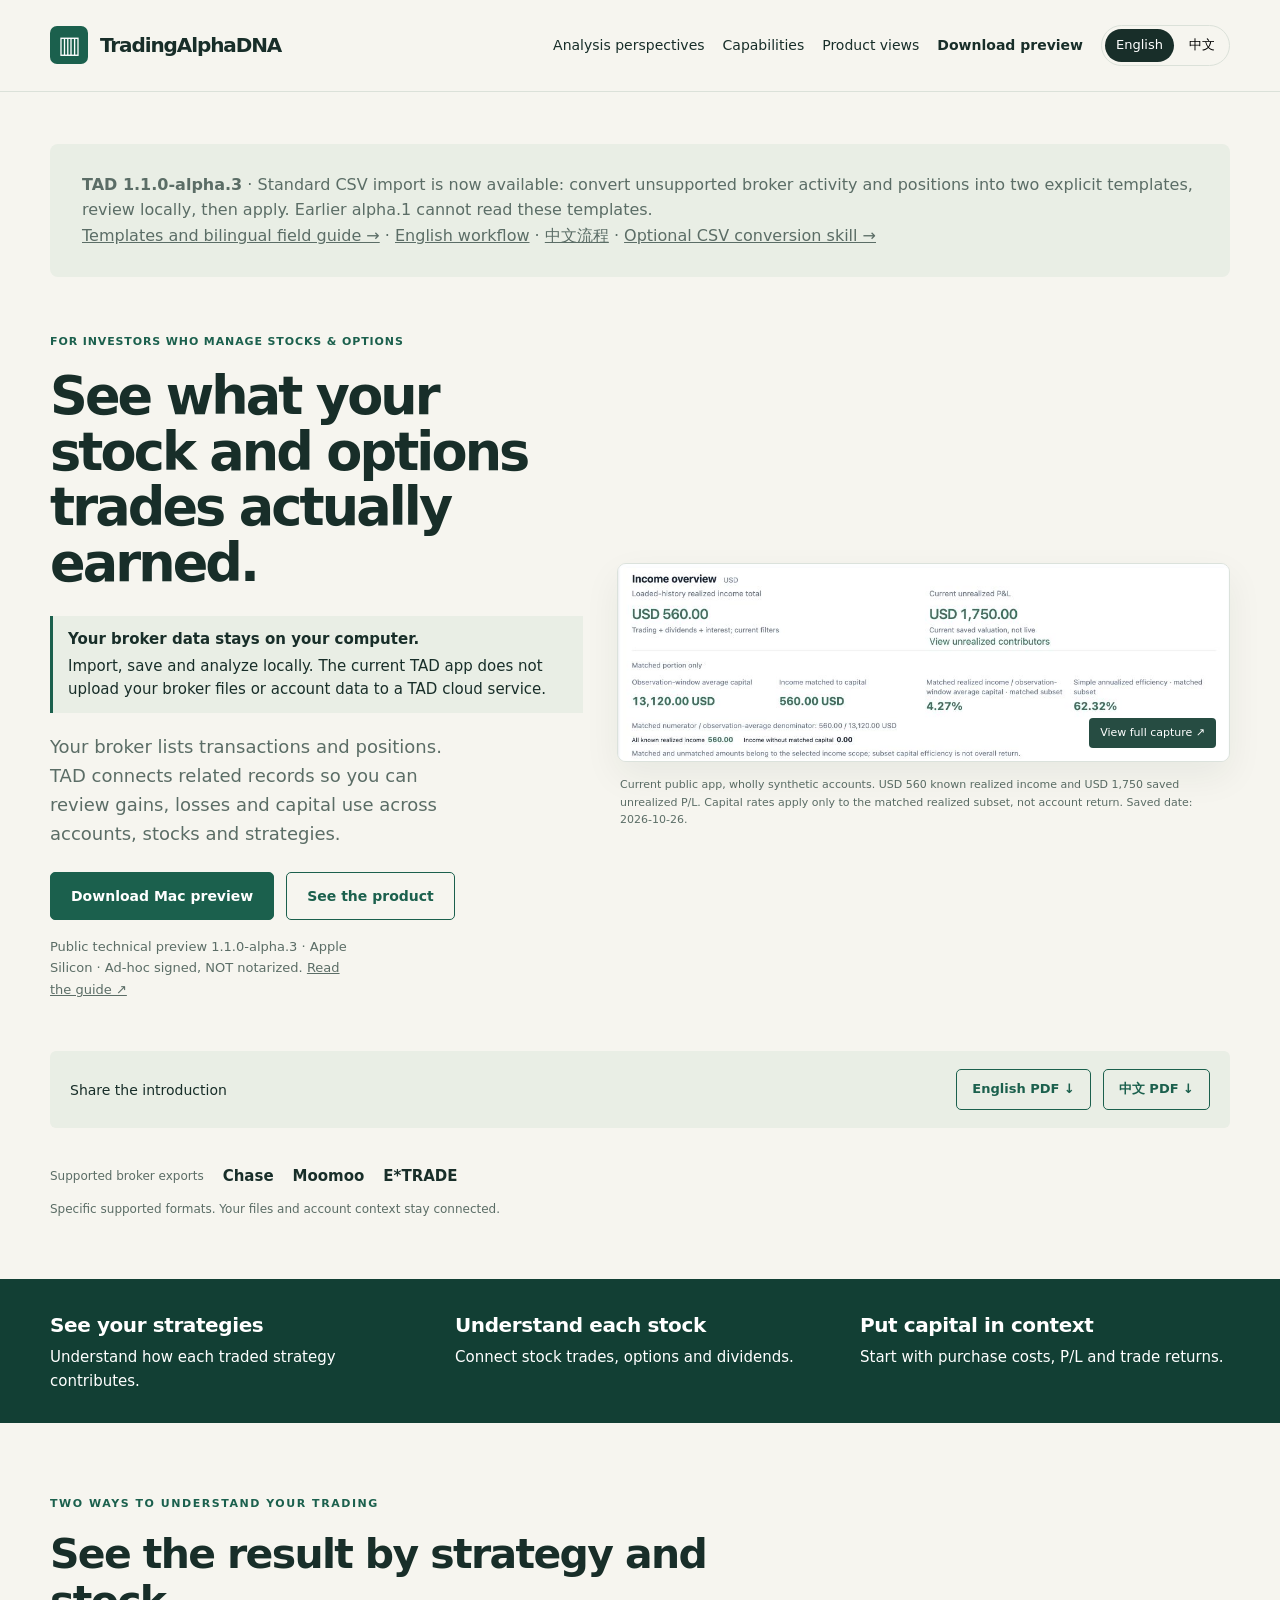
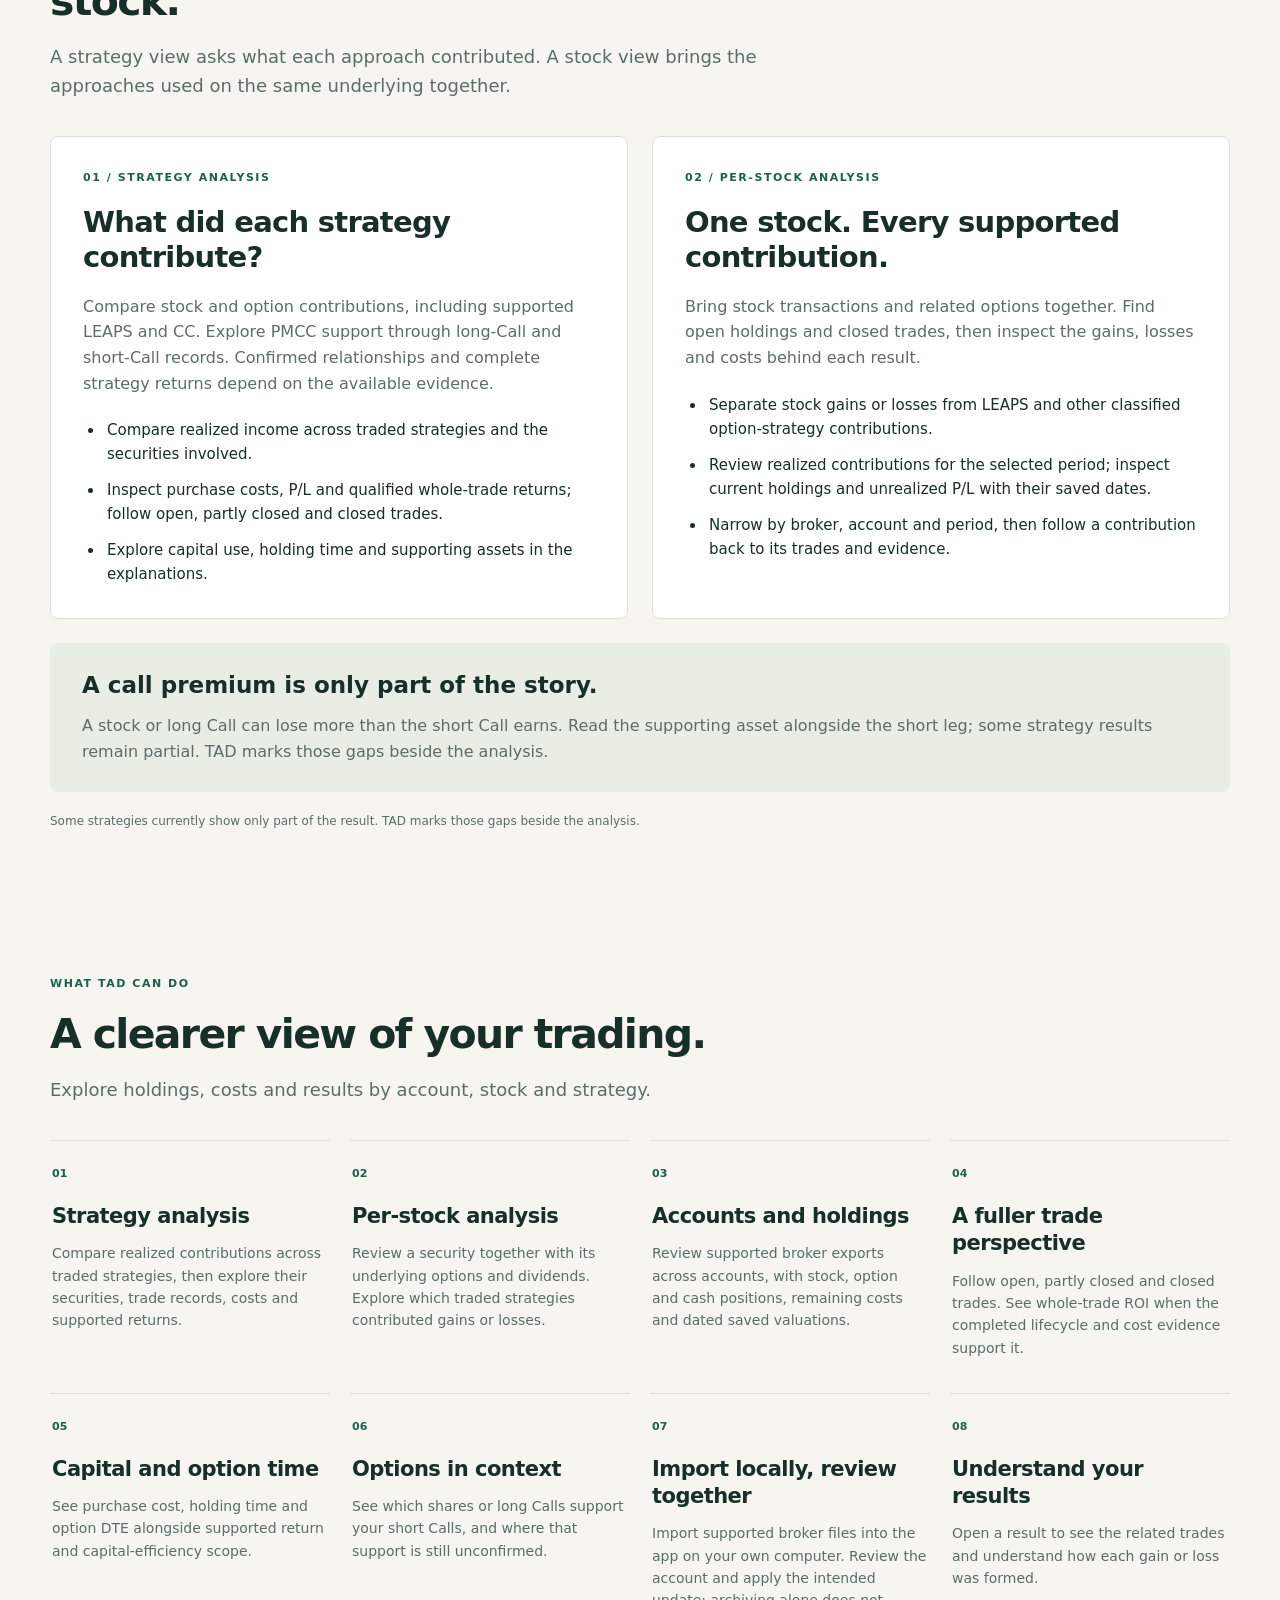
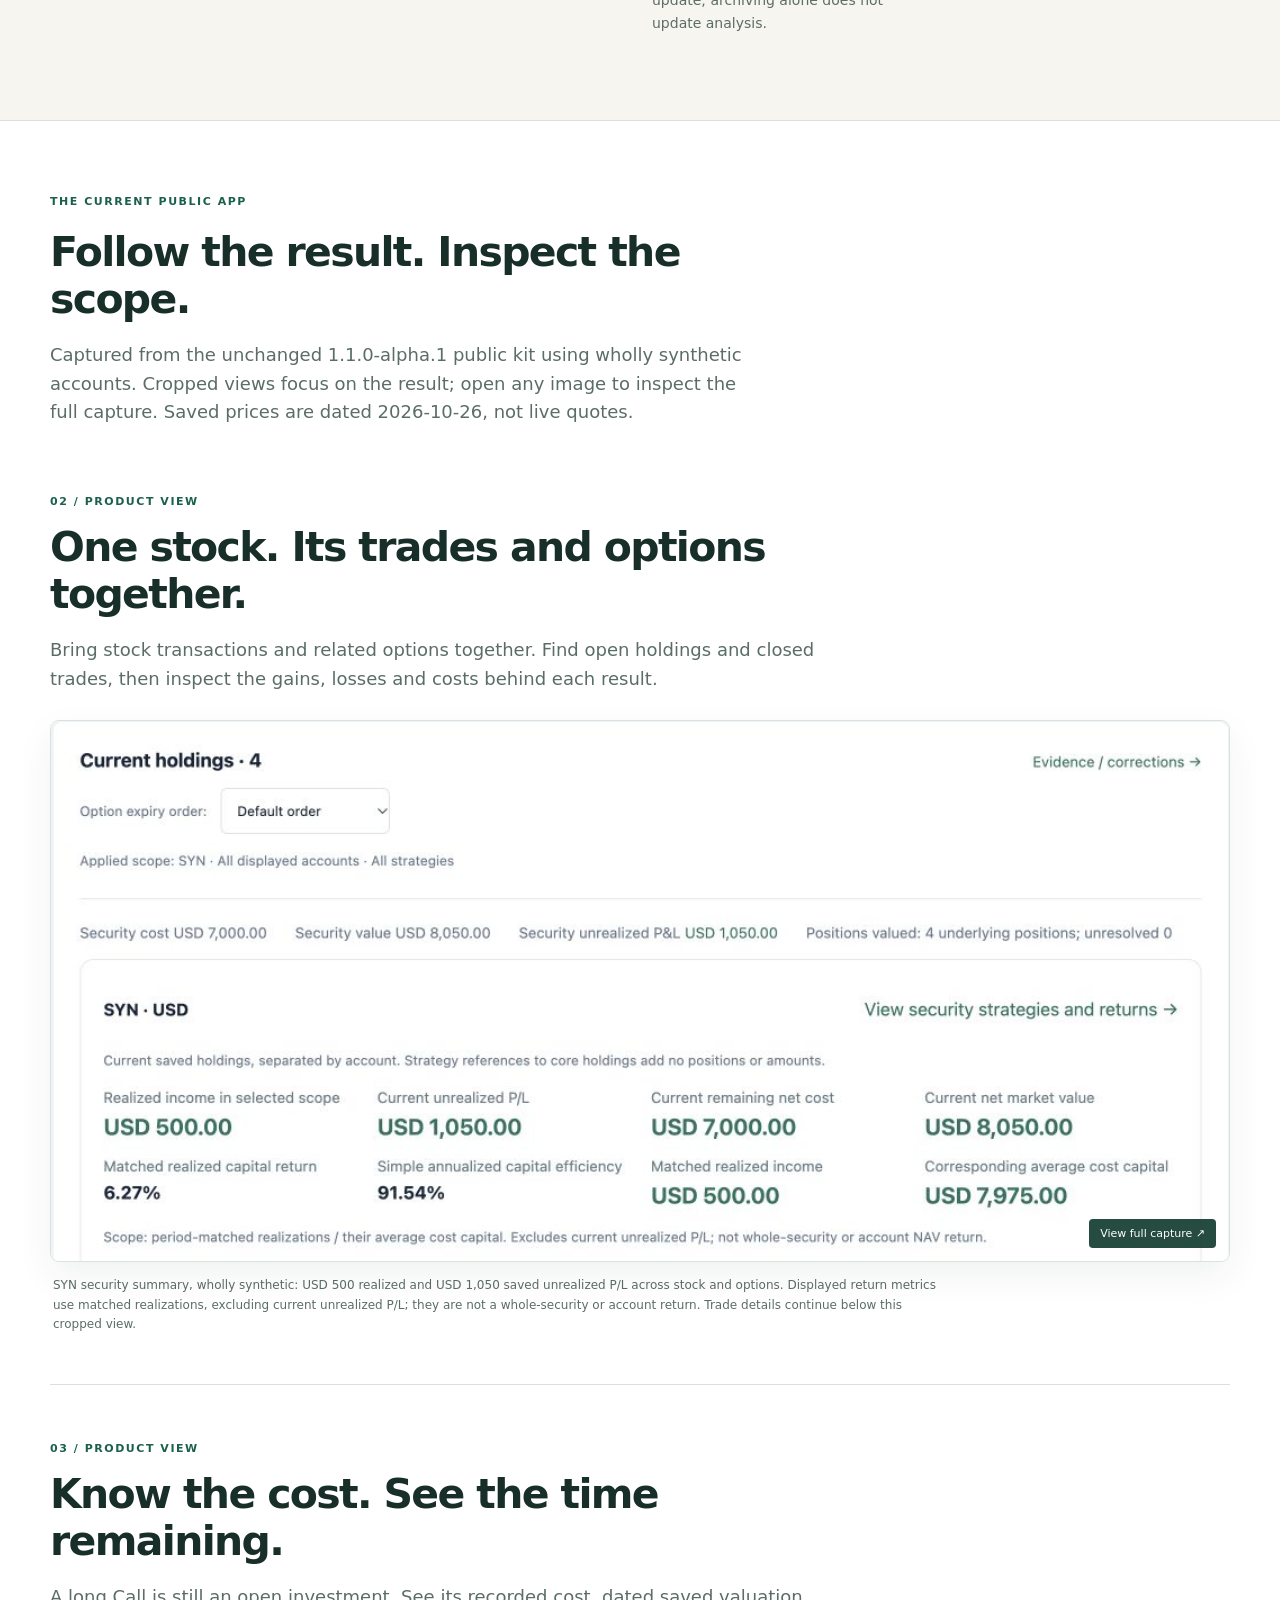
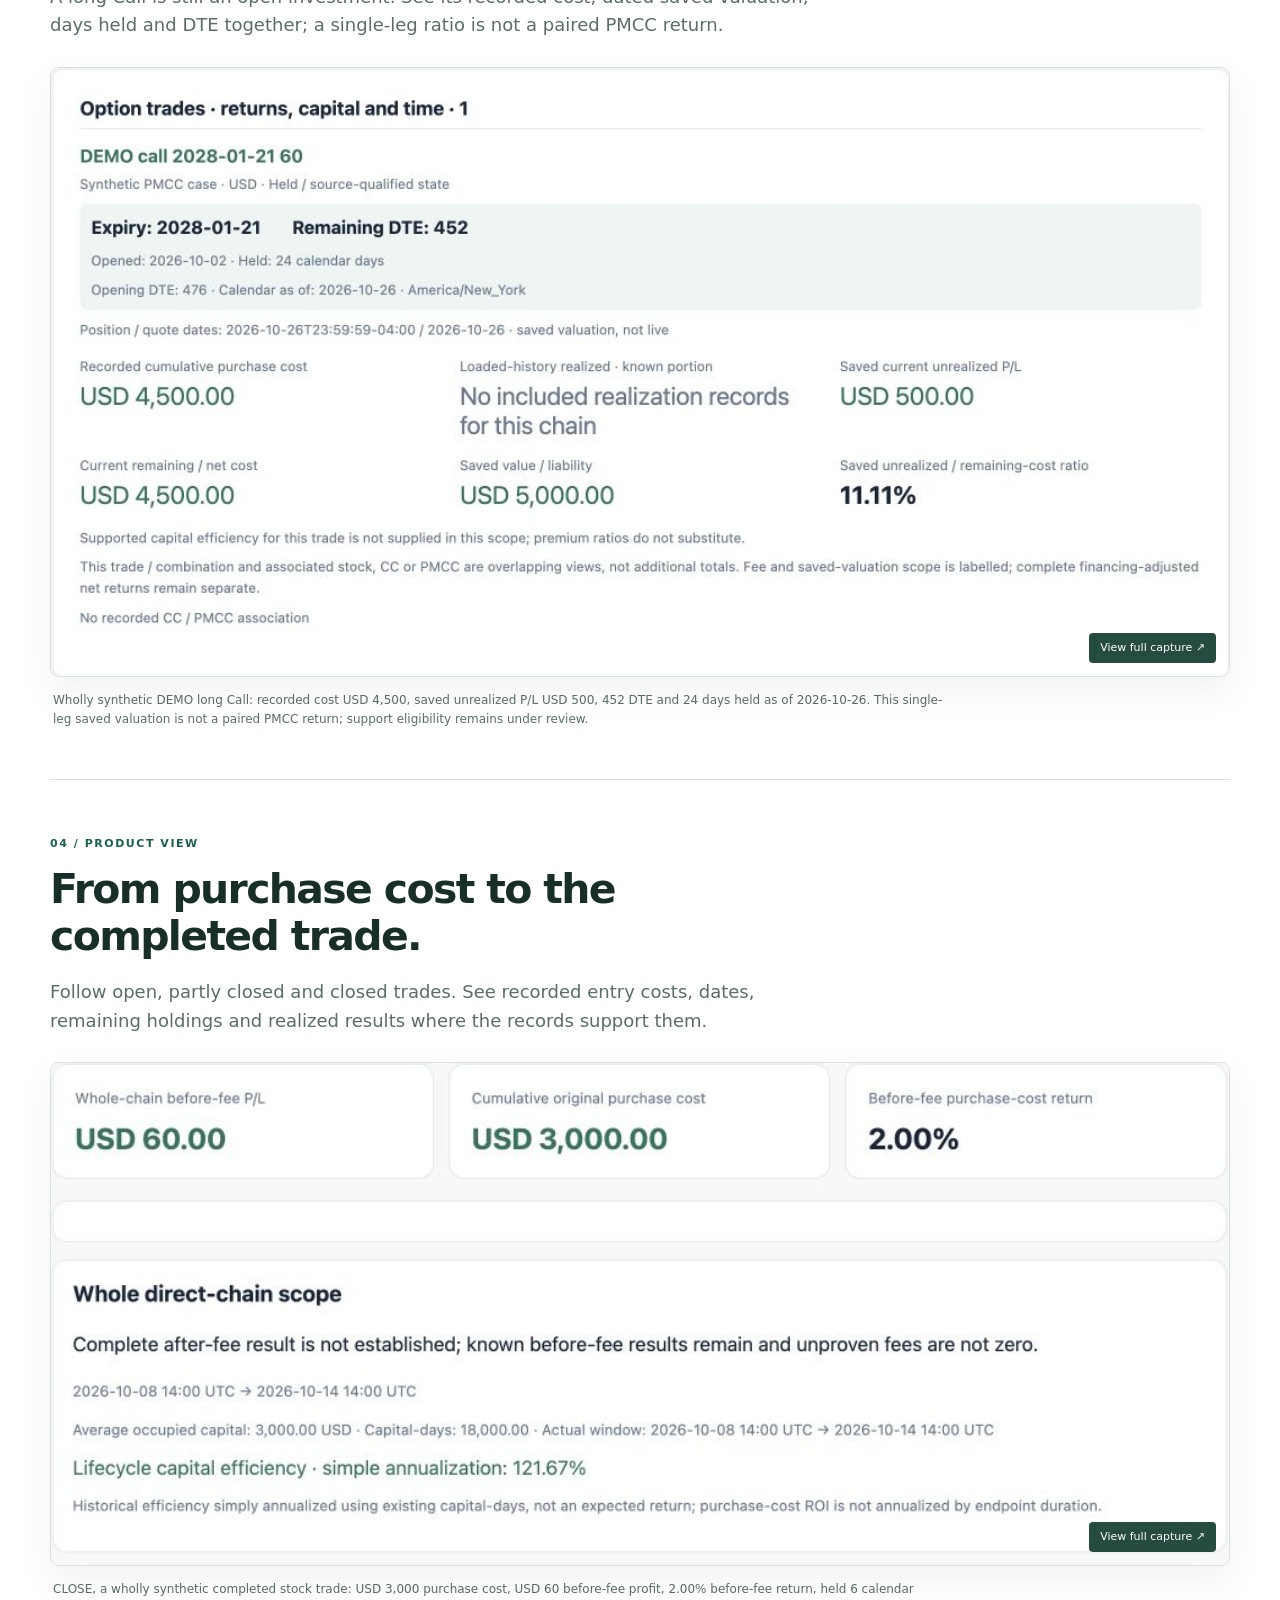
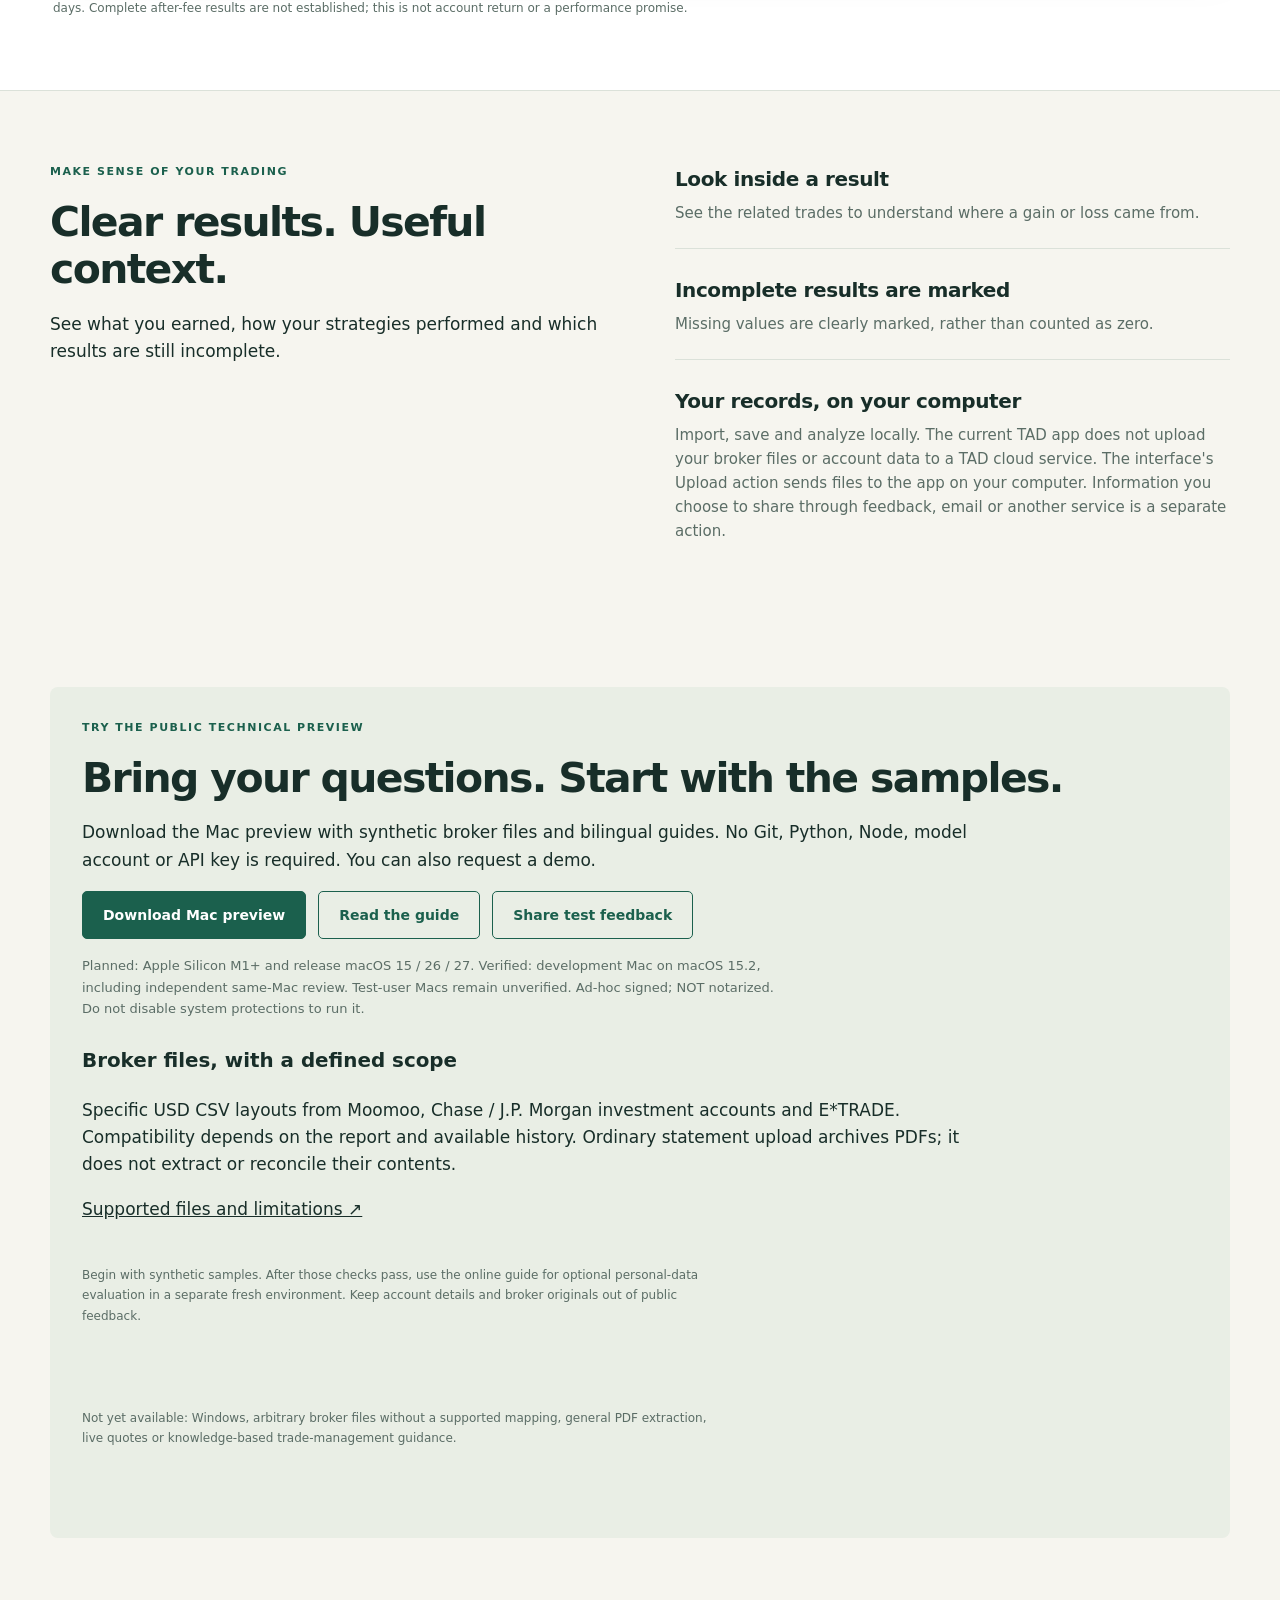
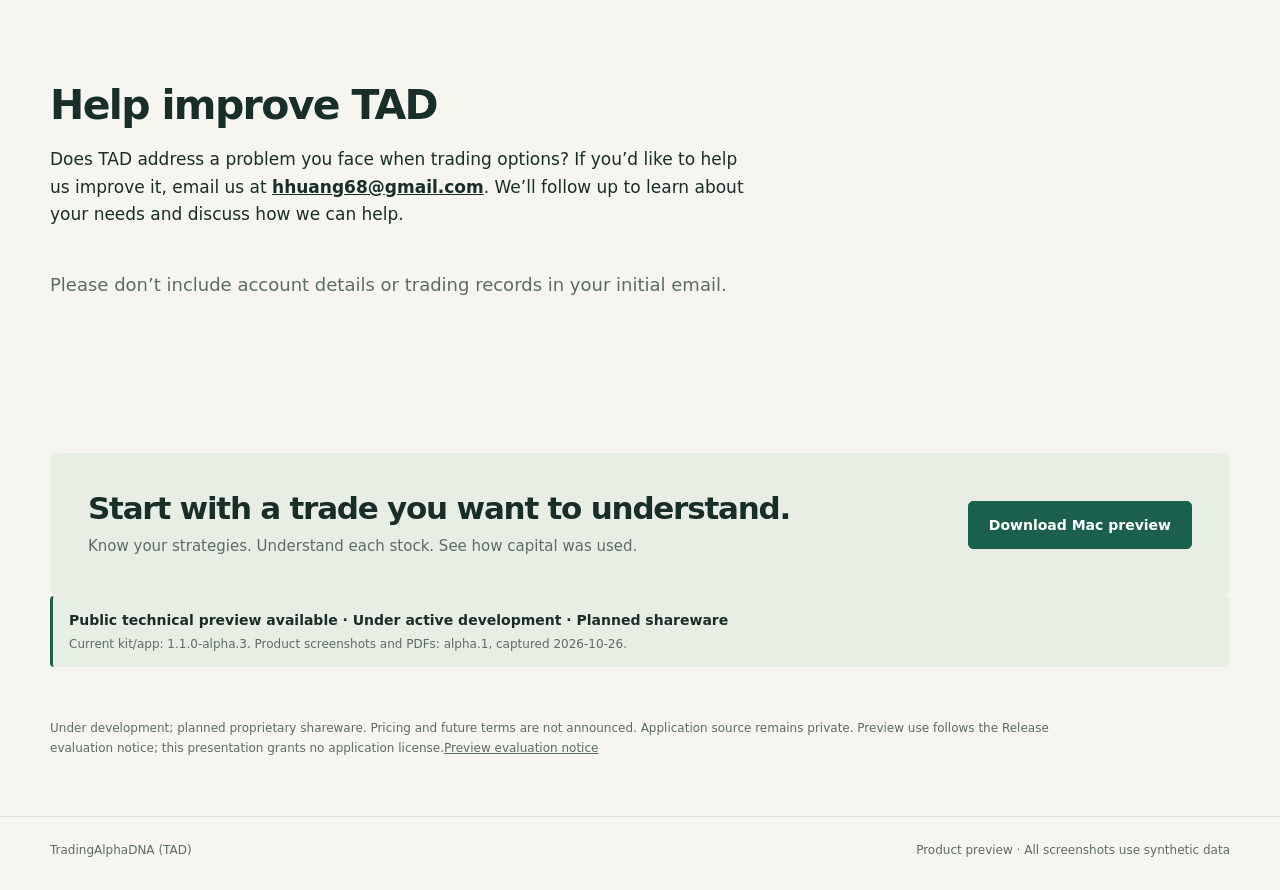
==== commit 2a39923f: "Publish broker CSV conversion companion and alpha3 compatibility preview" ====
--- a/index.html
+++ b/index.html
@@ -6,9 +6,9 @@
 .local-data{margin:20px 0;padding:12px 15px;border-left:3px solid var(--green);background:var(--wash);font-size:15px;line-height:1.55}.local-data strong{display:block;margin-bottom:4px}
 
 .screen-crop{position:relative;overflow:hidden;aspect-ratio:var(--sw) / var(--sh);background:#f4f7f7}.screen-crop img{position:absolute;max-width:none;width:calc(1280 / var(--sw) * 100%);height:auto;left:calc(-1 * var(--sx) / var(--sw) * 100%);top:calc(-1 * var(--sy) / var(--sh) * 100%)}body[data-language="zh"] .screen-crop{--sx:var(--zx);--sy:var(--zy);--sw:var(--zw);--sh:var(--zh)}.preview-note{font-size:13px!important;line-height:1.65;color:var(--muted);margin-top:16px!important}.nav-download{font-weight:750}.download-panel{padding:32px;background:var(--wash);border-radius:8px}.download-panel h3{margin-top:26px}.download-panel>p{max-width:85ch}.hero .hero-copy>p:first-of-type{font-size:18px}.hero-grid{grid-template-columns:1fr 1.15fr;gap:34px}.hero .hero-product figcaption{font-size:11px}.hero h1{font-size:clamp(40px,4.1vw,60px)}@media(max-width:900px){.hero-grid{grid-template-columns:1fr}.hero .hero-product{margin-top:20px}}@media(max-width:680px){.download-panel{padding:22px}.preview-note{font-size:12px!important}}
-</style></head><body data-language="en"><a class="skip" href="#main">Skip to content / 跳到正文</a><header><div class="wrap header-row"><a class="brand" href="#main"><span class="mark" aria-hidden="true">▥</span>TradingAlphaDNA</a><nav class="nav" aria-label="Product navigation"><a href="#analysis"><span data-lang="en">Analysis perspectives</span><span data-lang="zh">分析视角</span></a><a href="#features"><span data-lang="en">Capabilities</span><span data-lang="zh">产品功能</span></a><a href="#screens"><span data-lang="en">Product views</span><span data-lang="zh">界面一览</span></a><a class="nav-download" href="https://github.com/TradingAlphaDNA/tad-showcase/releases/tag/tad-test-v1.1.0-alpha.2-r1"><span data-lang="en">Download preview</span><span data-lang="zh">下载测试版</span></a><div class="languages" aria-label="Language / 语言"><button type="button" class="language" data-set-language="en" aria-pressed="true">English</button><button type="button" class="language" data-set-language="zh" aria-pressed="false">中文</button></div></nav></div></header><main id="main"><section class="wrap" style="padding-top:28px"><div class="review-question"><p><strong>TAD 1.1.0-alpha.2-r1</strong> · <span data-lang="en">Standard CSV import is now available: convert unsupported broker activity and positions into two explicit templates, review locally, then apply. Earlier alpha.1 cannot read these templates.</span><span data-lang="zh">标准CSV导入已提供：将未支持券商流水及持仓转换成两份明确模板，在本机核对后应用。旧alpha.1不能读取新模板。</span></p><p><a href="docs/standard-import/index.html"><span data-lang="en">Templates and bilingual field guide →</span><span data-lang="zh">两份模板与中英文字段指南 →</span></a> · <a href="docs/testing/standard-import.en.md">English workflow</a> · <a href="docs/testing/standard-import.zh.md">中文流程</a></p></div></section><section class="hero wrap"><p class="eyebrow"><span data-lang="en">FOR INVESTORS WHO MANAGE STOCKS &amp; OPTIONS</span><span data-lang="zh">为自己管理股票与期权的投资者而设计</span></p><div class="hero-grid"><div class="hero-message"><h1><span data-lang="en">See what your stock and options trades actually earned.</span><span data-lang="zh">看清股票和期权交易， 到底赚了多少。</span></h1><div class="hero-copy"><div class="local-data"><strong><span data-lang="en">Your broker data stays on your computer.</span><span data-lang="zh">券商数据留在你的电脑上。</span></strong><span data-lang="en">Import, save and analyze locally. The current TAD app does not upload your broker files or account data to a TAD cloud service.</span><span data-lang="zh">在本机导入、保存和分析。当前 TAD 本地应用不会把券商文件或账户数据上传到 TAD 云端。</span></div><p><span data-lang="en">Your broker lists transactions and positions. TAD connects related records so you can review gains, losses and capital use across accounts, stocks and strategies.</span><span data-lang="zh">券商列出了成交与持仓，但相关交易的结果仍不容易看清。TAD 把记录连接起来，帮助你按账户、个股和策略复盘盈亏与资金使用。</span></p><div class="actions"><a class="action" href="https://github.com/TradingAlphaDNA/tad-showcase/releases/tag/tad-test-v1.1.0-alpha.2-r1"><span data-lang="en">Download Mac preview</span><span data-lang="zh">下载 Mac 预览</span></a><a class="action secondary" href="#screens"><span data-lang="en">See the product</span><span data-lang="zh">查看产品界面</span></a></div><p class="preview-note"><span data-lang="en">Public technical preview 1.1.0-alpha.2-r1 · Apple Silicon · Ad-hoc signed, NOT notarized.</span><span data-lang="zh">公开技术预览 1.1.0-alpha.2-r1 · Apple Silicon · 临时签名，尚未公证。</span> <a href="https://github.com/TradingAlphaDNA/tad-showcase/blob/main/docs/testing/README.en.md" data-lang="en">Read the guide ↗</a><a href="https://github.com/TradingAlphaDNA/tad-showcase/blob/main/docs/testing/README.zh.md" data-lang="zh">阅读试用说明 ↗</a></p></div></div><figure class="hero-product" id="view-overview"><button class="shot" type="button" data-enlarge><div class="screen-crop" style="--sx:194;--sy:361;--sw:1047;--sh:338;--zx:194;--zy:361;--zw:1047;--zh:338"><img data-lang="en" src="assets/screenshots/tad-alpha1-overview.en.jpg" width="1280" height="720" alt="Current public TAD app, wholly synthetic: overview"><img data-lang="zh" src="assets/screenshots/tad-alpha1-overview.zh.jpg" width="1280" height="720" alt="当前公开包，全合成资料：overview"></div><span class="zoom"><span data-lang="en">View full capture ↗</span><span data-lang="zh">查看完整截图 ↗</span></span></button><figcaption><span data-lang="en">Current public app, wholly synthetic accounts. USD 560 known realized income and USD 1,750 saved unrealized P/L. Capital rates apply only to the matched realized subset, not account return. Saved date: 2026-10-26.</span><span data-lang="zh">当前公开包、全合成账户：已知已实现收益560美元，保存浮盈1750美元；资金指标仅对应匹配的已实现子集，不是账户回报。保存日期2026-10-26。</span></figcaption></figure></div><div class="pdf-downloads" aria-label="PDF downloads / PDF 下载"><span><span data-lang="en">Share the introduction</span><span data-lang="zh">分享产品介绍</span></span><a class="action secondary" href="TADIntro.en.pdf" download="TADIntro.en.pdf">English PDF ↓</a><a class="action secondary" href="TADIntro.cn.pdf" download="TADIntro.cn.pdf">中文 PDF ↓</a></div><div class="brokers"><span><span data-lang="en">Supported broker exports</span><span data-lang="zh">支持的券商导出</span></span><strong>Chase</strong><strong>Moomoo</strong><strong>E*TRADE</strong></div><p class="hero-note"><span data-lang="en">Specific supported formats. Your files and account context stay connected.</span><span data-lang="zh">支持特定导出格式；文件与账户信息始终保持关联。</span></p></section><section class="promise-band"><div class="wrap promises"><p><strong><span data-lang="en">See your strategies</span><span data-lang="zh">策略，比较贡献</span></strong><span data-lang="en">Understand how each traded strategy contributes.</span><span data-lang="zh">了解各项已交易策略分别带来的收益。</span></p><p><strong><span data-lang="en">Understand each stock</span><span data-lang="zh">个股，综合复盘</span></strong><span data-lang="en">Connect stock trades, options and dividends.</span><span data-lang="zh">联系股票交易、相关期权策略与分红。</span></p><p><strong><span data-lang="en">Put capital in context</span><span data-lang="zh">资金，结合时间</span></strong><span data-lang="en">Start with purchase costs, P/L and trade returns.</span><span data-lang="zh">先看买入成本、盈亏和交易回报，再理解占资与时间。</span></p></div></section><section class="section wrap" id="analysis"><div class="section-top"><p class="eyebrow"><span data-lang="en">TWO WAYS TO UNDERSTAND YOUR TRADING</span><span data-lang="zh">两个视角，看清自己的交易</span></p><h2><span data-lang="en">See the result by strategy and stock.</span><span data-lang="zh">按策略与个股，看清交易结果。</span></h2><p><span data-lang="en">A strategy view asks what each approach contributed. A stock view brings the approaches used on the same underlying together.</span><span data-lang="zh">策略视角回答每种做法带来了什么；个股视角把同一标的上采用过的不同做法联系起来。</span></p></div><div class="analysis-grid"><article class="analysis-card"><p class="eyebrow"><span data-lang="en">01 / STRATEGY ANALYSIS</span><span data-lang="zh">01 / 策略分析</span></p><h3><span data-lang="en">What did each strategy contribute?</span><span data-lang="zh">每种策略，分别带来了什么？</span></h3><p><span data-lang="en">Compare stock and option contributions, including supported LEAPS and CC. Explore PMCC support through long-Call and short-Call records. Confirmed relationships and complete strategy returns depend on the available evidence.</span><span data-lang="zh">比较股票与期权的收益贡献，包括有记录依据的 LEAPS 和 CC。联系长期 Call 与短 Call，查看 PMCC 支撑情况；关系确认和完整策略回报取决于现有依据。</span></p><ul><li><span data-lang="en">Compare realized income across traded strategies and the securities involved.</span><span data-lang="zh">比较交易过的策略及其涉及个股的已实现收益贡献。</span></li><li><span data-lang="en">Inspect purchase costs, P/L and qualified whole-trade returns; follow open, partly closed and closed trades.</span><span data-lang="zh">查看买入成本、盈亏与符合条件的整笔交易回报，追踪持有中、部分平仓和已闭环交易。</span></li><li><span data-lang="en">Explore capital use, holding time and supporting assets in the explanations.</span><span data-lang="zh">在说明中进一步了解资金占用、持有时间与期权支撑资产。</span></li></ul></article><article class="analysis-card"><p class="eyebrow"><span data-lang="en">02 / PER-STOCK ANALYSIS</span><span data-lang="zh">02 / 个股分析</span></p><h3><span data-lang="en">One stock. Every supported contribution.</span><span data-lang="zh">一只个股，看清各项已支持的贡献。</span></h3><p><span data-lang="en">Bring stock transactions and related options together. Find open holdings and closed trades, then inspect the gains, losses and costs behind each result.</span><span data-lang="zh">联系股票交易和相关期权，找到仍在持仓与已经平仓的交易，进一步查看各项结果背后的盈利、亏损和成本。</span></p><ul><li><span data-lang="en">Separate stock gains or losses from LEAPS and other classified option-strategy contributions.</span><span data-lang="zh">分开看股票自身的盈亏，以及 LEAPS 等已分类期权策略的收益贡献。</span></li><li><span data-lang="en">Review realized contributions for the selected period; inspect current holdings and unrealized P/L with their saved dates.</span><span data-lang="zh">按所选期间回看已实现贡献，另行查看带保存日期的当前持仓与浮盈亏。</span></li><li><span data-lang="en">Narrow by broker, account and period, then follow a contribution back to its trades and evidence.</span><span data-lang="zh">按券商、账户和期间缩小范围，再从贡献追溯到交易与来源依据。</span></li></ul></article></div><aside class="review-question"><h3><span data-lang="en">A call premium is only part of the story.</span><span data-lang="zh">收到 Call 权利金，只是故事的一部分。</span></h3><p><span data-lang="en">A stock or long Call can lose more than the short Call earns. Read the supporting asset alongside the short leg; some strategy results remain partial. TAD marks those gaps beside the analysis.</span><span data-lang="zh">股票或长期 Call 的亏损可能超过短 Call 收益。结合支撑资产回看短腿；部分策略结果仍不完整，缺项会在分析旁标明。</span></p></aside><p class="analysis-scope"><span data-lang="en">Some strategies currently show only part of the result. TAD marks those gaps beside the analysis.</span><span data-lang="zh">部分策略目前只能展示部分结果，缺项会在分析旁标明。</span></p></section><section class="section wrap" id="features"><div class="section-top"><p class="eyebrow"><span data-lang="en">WHAT TAD CAN DO</span><span data-lang="zh">TAD 能为你做什么</span></p><h2><span data-lang="en">A clearer view of your trading.</span><span data-lang="zh">从盈亏到策略，看清自己的交易。</span></h2><p><span data-lang="en">Explore holdings, costs and results by account, stock and strategy.</span><span data-lang="zh">按账户、个股与策略，查看持仓、成本和收益。</span></p></div><div class="features"><article class="feature"><span class="feature-number">01</span><h3><span data-lang="en">Strategy analysis</span><span data-lang="zh">策略分析，了解收益来源</span></h3><p><span data-lang="en">Compare realized contributions across traded strategies, then explore their securities, trade records, costs and supported returns.</span><span data-lang="zh">比较已交易策略的已实现收益贡献，进一步查看涉及个股、交易记录、买入成本与有依据的交易回报。</span></p></article><article class="feature"><span class="feature-number">02</span><h3><span data-lang="en">Per-stock analysis</span><span data-lang="zh">个股分析，联系股票与期权</span></h3><p><span data-lang="en">Review a security together with its underlying options and dividends. Explore which traded strategies contributed gains or losses.</span><span data-lang="zh">将个股的股票交易、以其为底层的期权与分红联系起来，查看各项已交易策略分别带来的盈利或亏损。</span></p></article><article class="feature"><span class="feature-number">03</span><h3><span data-lang="en">Accounts and holdings</span><span data-lang="zh">多账户持仓，一起看清</span></h3><p><span data-lang="en">Review supported broker exports across accounts, with stock, option and cash positions, remaining costs and dated saved valuations.</span><span data-lang="zh">汇集支持的券商导出，跨账户查看股票、期权与现金持仓、剩余成本及带日期的保存估值。</span></p></article><article class="feature"><span class="feature-number">04</span><h3><span data-lang="en">A fuller trade perspective</span><span data-lang="zh">从整笔交易看回报</span></h3><p><span data-lang="en">Follow open, partly closed and closed trades. See whole-trade ROI when the completed lifecycle and cost evidence support it.</span><span data-lang="zh">追踪未平仓、部分平仓与已闭环交易；完整生命周期和成本依据充分时，查看整笔交易回报率。</span></p></article><article class="feature"><span class="feature-number">05</span><h3><span data-lang="en">Capital and option time</span><span data-lang="zh">资金与期权时间</span></h3><p><span data-lang="en">See purchase cost, holding time and option DTE alongside supported return and capital-efficiency scope.</span><span data-lang="zh">将买入成本、持有时间和期权剩余 DTE，与有依据的回报和资金效率范围放在一起看。</span></p></article><article class="feature"><span class="feature-number">06</span><h3><span data-lang="en">Options in context</span><span data-lang="zh">期权持仓，结合支撑来看</span></h3><p><span data-lang="en">See which shares or long Calls support your short Calls, and where that support is still unconfirmed.</span><span data-lang="zh">看清哪些股票或长期 Call 支撑卖出的 Call，以及哪些支撑关系仍未确认。</span></p></article><article class="feature"><span class="feature-number">07</span><h3><span data-lang="en">Import locally, review together</span><span data-lang="zh">本机导入，集中复盘</span></h3><p><span data-lang="en">Import supported broker files into the app on your own computer. Review the account and apply the intended update; archiving alone does not update analysis.</span><span data-lang="zh">将支持的券商文件导入自己电脑上的 TAD，核对账户后明确应用更新；仅归档不会更新分析。</span></p></article><article class="feature"><span class="feature-number">08</span><h3><span data-lang="en">Understand your results</span><span data-lang="zh">看懂盈亏，理解交易</span></h3><p><span data-lang="en">Open a result to see the related trades and understand how each gain or loss was formed.</span><span data-lang="zh">点开一项收益，查看相关交易，理解这笔盈亏是怎样形成的。</span></p></article></div></section><section class="views section" id="screens"><div class="wrap"><div class="section-top"><p class="eyebrow"><span data-lang="en">THE CURRENT PUBLIC APP</span><span data-lang="zh">当前公开程序的真实界面</span></p><h2><span data-lang="en">Follow the result. Inspect the scope.</span><span data-lang="zh">看清结果，也看清适用范围。</span></h2><p><span data-lang="en">Captured from the unchanged 1.1.0-alpha.1 public kit using wholly synthetic accounts. Cropped views focus on the result; open any image to inspect the full capture. Saved prices are dated 2026-10-26, not live quotes.</span><span data-lang="zh">截图来自未改动的 1.1.0-alpha.1 公开包及全合成账户。局部视图聚焦结果，点击可查看完整截图。保存报价日期为 2026-10-26，不是实时行情。</span></p></div><article class="story" id="view-security"><div class="story-heading"><p class="eyebrow">02 / <span data-lang="en">PRODUCT VIEW</span><span data-lang="zh">产品界面</span></p><h2><span data-lang="en">One stock. Its trades and options together.</span><span data-lang="zh">一只个股，串起股票与期权。</span></h2><p><span data-lang="en">Bring stock transactions and related options together. Find open holdings and closed trades, then inspect the gains, losses and costs behind each result.</span><span data-lang="zh">联系股票交易和相关期权，找到仍在持仓与已经平仓的交易，进一步查看各项结果背后的盈利、亏损和成本。</span></p></div><figure><button class="shot" type="button" data-enlarge><div class="screen-crop" style="--sx:194;--sy:84;--sw:1047;--sh:480;--zx:194;--zy:84;--zw:1047;--zh:480"><img data-lang="en" src="assets/screenshots/tad-alpha1-holdings.en.jpg" width="1280" height="720" loading="lazy" alt="Current public TAD app, wholly synthetic: holdings"><img data-lang="zh" src="assets/screenshots/tad-alpha1-holdings.zh.jpg" width="1280" height="720" loading="lazy" alt="当前公开包，全合成资料：holdings"></div><span class="zoom"><span data-lang="en">View full capture ↗</span><span data-lang="zh">查看完整截图 ↗</span></span></button><figcaption><span data-lang="en">SYN security summary, wholly synthetic: USD 500 realized and USD 1,050 saved unrealized P/L across stock and options. Displayed return metrics use matched realizations, excluding current unrealized P/L; they are not a whole-security or account return. Trade details continue below this cropped view.</span><span data-lang="zh">SYN个股汇总、全合成资料：股票和期权合计已实现500美元、保存浮盈1050美元。所示回报指标仅用匹配的已实现收益，不计当前浮盈，不是整个标的或账户的回报。交易明细在此局部视图下方。</span></figcaption></figure></article><article class="story" id="view-option-time"><div class="story-heading"><p class="eyebrow">03 / <span data-lang="en">PRODUCT VIEW</span><span data-lang="zh">产品界面</span></p><h2><span data-lang="en">Know the cost. See the time remaining.</span><span data-lang="zh">看清开仓成本，也看清剩余时间。</span></h2><p><span data-lang="en">A long Call is still an open investment. See its recorded cost, dated saved valuation, days held and DTE together; a single-leg ratio is not a paired PMCC return.</span><span data-lang="zh">长期 Call 仍是进行中的投资。一起看已记录成本、带日期的保存估值、持有天数和剩余 DTE；单腿比例不等于配对 PMCC 回报。</span></p></div><figure><button class="shot" type="button" data-enlarge><div class="screen-crop" style="--sx:194;--sy:92;--sw:1047;--sh:540;--zx:194;--zy:92;--zw:1047;--zh:510"><img data-lang="en" src="assets/screenshots/tad-alpha1-option-time.en.jpg" width="1280" height="720" loading="lazy" alt="Current public TAD app, wholly synthetic: option time"><img data-lang="zh" src="assets/screenshots/tad-alpha1-option-time.zh.jpg" width="1280" height="720" loading="lazy" alt="当前公开包，全合成资料：option time"></div><span class="zoom"><span data-lang="en">View full capture ↗</span><span data-lang="zh">查看完整截图 ↗</span></span></button><figcaption><span data-lang="en">Wholly synthetic DEMO long Call: recorded cost USD 4,500, saved unrealized P/L USD 500, 452 DTE and 24 days held as of 2026-10-26. This single-leg saved valuation is not a paired PMCC return; support eligibility remains under review.</span><span data-lang="zh">DEMO全合成长期Call：已记录成本4500美元，保存浮盈500美元，截至2026-10-26剩余452天、已持有24天；这是单腿保存估值，不是配对PMCC回报，支撑资格仍需核对。</span></figcaption></figure></article><article class="story" id="view-trades"><div class="story-heading"><p class="eyebrow">04 / <span data-lang="en">PRODUCT VIEW</span><span data-lang="zh">产品界面</span></p><h2><span data-lang="en">From purchase cost to the completed trade.</span><span data-lang="zh">从买入成本，看到闭环交易结果。</span></h2><p><span data-lang="en">Follow open, partly closed and closed trades. See recorded entry costs, dates, remaining holdings and realized results where the records support them.</span><span data-lang="zh">跟随未平仓、部分平仓与已平仓交易，查看记录支持的建仓成本、日期、剩余持仓和已实现结果。</span></p></div><figure><button class="shot" type="button" data-enlarge><div class="screen-crop" style="--sx:280;--sy:195;--sw:963;--sh:410;--zx:280;--zy:201;--zw:963;--zh:410"><img data-lang="en" src="assets/screenshots/tad-alpha1-closed-trade.en.jpg" width="1280" height="720" loading="lazy" alt="Current public TAD app, wholly synthetic: closed trade"><img data-lang="zh" src="assets/screenshots/tad-alpha1-closed-trade.zh.jpg" width="1280" height="720" loading="lazy" alt="当前公开包，全合成资料：closed trade"></div><span class="zoom"><span data-lang="en">View full capture ↗</span><span data-lang="zh">查看完整截图 ↗</span></span></button><figcaption><span data-lang="en">CLOSE, a wholly synthetic completed stock trade: USD 3,000 purchase cost, USD 60 before-fee profit, 2.00% before-fee return, held 6 calendar days. Complete after-fee results are not established; this is not account return or a performance promise.</span><span data-lang="zh">CLOSE全合成已闭环股票交易：买入成本3000美元，费用前收益60美元，费用前回报2.00%，持有6个自然日；完整费用后结果尚未建立，不是账户回报或收益承诺。</span></figcaption></figure></article></div></section><section class="section wrap"><div class="trust"><div><p class="eyebrow"><span data-lang="en">MAKE SENSE OF YOUR TRADING</span><span data-lang="zh">看懂自己的交易</span></p><h2><span data-lang="en">Clear results. Useful context.</span><span data-lang="zh">看清结果，也看清分析范围。</span></h2><p><span data-lang="en">See what you earned, how your strategies performed and which results are still incomplete.</span><span data-lang="zh">看清赚了多少、策略表现如何，以及哪些结果还不完整。</span></p></div><div class="trust-list"><div class="trust-item"><h3><span data-lang="en">Look inside a result</span><span data-lang="zh">看懂每项收益</span></h3><p><span data-lang="en">See the related trades to understand where a gain or loss came from.</span><span data-lang="zh">查看相关交易，理解这笔盈利或亏损从何而来。</span></p></div><div class="trust-item"><h3><span data-lang="en">Incomplete results are marked</span><span data-lang="zh">尚不完整，一眼可见</span></h3><p><span data-lang="en">Missing values are clearly marked, rather than counted as zero.</span><span data-lang="zh">缺失部分会明确标注，不会被当成零。</span></p></div><div class="trust-item"><h3><span data-lang="en">Your records, on your computer</span><span data-lang="zh">资料，保留在本机</span></h3><p><span data-lang="en">Import, save and analyze locally. The current TAD app does not upload your broker files or account data to a TAD cloud service. The interface's Upload action sends files to the app on your computer. Information you choose to share through feedback, email or another service is a separate action.</span><span data-lang="zh">在本机导入、保存和分析。当前 TAD 本地应用不会把券商文件或账户数据上传到 TAD 云端。 界面中的“上传”是把文件交给本机运行的程序；你自行通过反馈、邮件或其他服务分享信息，是另外的动作。</span></p></div></div></div></section><section class="section wrap" id="download"><div class="download-panel"><p class="eyebrow"><span data-lang="en">TRY THE PUBLIC TECHNICAL PREVIEW</span><span data-lang="zh">试用公开技术预览</span></p><h2><span data-lang="en">Bring your questions.
+</style></head><body data-language="en"><a class="skip" href="#main">Skip to content / 跳到正文</a><header><div class="wrap header-row"><a class="brand" href="#main"><span class="mark" aria-hidden="true">▥</span>TradingAlphaDNA</a><nav class="nav" aria-label="Product navigation"><a href="#analysis"><span data-lang="en">Analysis perspectives</span><span data-lang="zh">分析视角</span></a><a href="#features"><span data-lang="en">Capabilities</span><span data-lang="zh">产品功能</span></a><a href="#screens"><span data-lang="en">Product views</span><span data-lang="zh">界面一览</span></a><a class="nav-download" href="https://github.com/TradingAlphaDNA/tad-showcase/releases/tag/tad-test-v1.1.0-alpha.3"><span data-lang="en">Download preview</span><span data-lang="zh">下载测试版</span></a><div class="languages" aria-label="Language / 语言"><button type="button" class="language" data-set-language="en" aria-pressed="true">English</button><button type="button" class="language" data-set-language="zh" aria-pressed="false">中文</button></div></nav></div></header><main id="main"><section class="wrap" style="padding-top:28px"><div class="review-question"><p><strong>TAD 1.1.0-alpha.3</strong> · <span data-lang="en">Standard CSV import is now available: convert unsupported broker activity and positions into two explicit templates, review locally, then apply. Earlier alpha.1 cannot read these templates.</span><span data-lang="zh">标准CSV导入已提供：将未支持券商流水及持仓转换成两份明确模板，在本机核对后应用。旧alpha.1不能读取新模板。</span></p><p><a href="docs/standard-import/index.html"><span data-lang="en">Templates and bilingual field guide →</span><span data-lang="zh">两份模板与中英文字段指南 →</span></a> · <a href="docs/testing/standard-import.en.md">English workflow</a> · <a href="docs/testing/standard-import.zh.md">中文流程</a> · <a href="https://github.com/TradingAlphaDNA/tad-showcase/releases/tag/tad-broker-csv-v0.1.0"><span data-lang="en">Optional CSV conversion skill →</span><span data-lang="zh">可选券商 CSV 转换助手 →</span></a></p></div></section><section class="hero wrap"><p class="eyebrow"><span data-lang="en">FOR INVESTORS WHO MANAGE STOCKS &amp; OPTIONS</span><span data-lang="zh">为自己管理股票与期权的投资者而设计</span></p><div class="hero-grid"><div class="hero-message"><h1><span data-lang="en">See what your stock and options trades actually earned.</span><span data-lang="zh">看清股票和期权交易， 到底赚了多少。</span></h1><div class="hero-copy"><div class="local-data"><strong><span data-lang="en">Your broker data stays on your computer.</span><span data-lang="zh">券商数据留在你的电脑上。</span></strong><span data-lang="en">Import, save and analyze locally. The current TAD app does not upload your broker files or account data to a TAD cloud service.</span><span data-lang="zh">在本机导入、保存和分析。当前 TAD 本地应用不会把券商文件或账户数据上传到 TAD 云端。</span></div><p><span data-lang="en">Your broker lists transactions and positions. TAD connects related records so you can review gains, losses and capital use across accounts, stocks and strategies.</span><span data-lang="zh">券商列出了成交与持仓，但相关交易的结果仍不容易看清。TAD 把记录连接起来，帮助你按账户、个股和策略复盘盈亏与资金使用。</span></p><div class="actions"><a class="action" href="https://github.com/TradingAlphaDNA/tad-showcase/releases/tag/tad-test-v1.1.0-alpha.3"><span data-lang="en">Download Mac preview</span><span data-lang="zh">下载 Mac 预览</span></a><a class="action secondary" href="#screens"><span data-lang="en">See the product</span><span data-lang="zh">查看产品界面</span></a></div><p class="preview-note"><span data-lang="en">Public technical preview 1.1.0-alpha.3 · Apple Silicon · Ad-hoc signed, NOT notarized.</span><span data-lang="zh">公开技术预览 1.1.0-alpha.3 · Apple Silicon · 临时签名，尚未公证。</span> <a href="https://github.com/TradingAlphaDNA/tad-showcase/blob/main/docs/testing/README.en.md" data-lang="en">Read the guide ↗</a><a href="https://github.com/TradingAlphaDNA/tad-showcase/blob/main/docs/testing/README.zh.md" data-lang="zh">阅读试用说明 ↗</a></p></div></div><figure class="hero-product" id="view-overview"><button class="shot" type="button" data-enlarge><div class="screen-crop" style="--sx:194;--sy:361;--sw:1047;--sh:338;--zx:194;--zy:361;--zw:1047;--zh:338"><img data-lang="en" src="assets/screenshots/tad-alpha1-overview.en.jpg" width="1280" height="720" alt="Current public TAD app, wholly synthetic: overview"><img data-lang="zh" src="assets/screenshots/tad-alpha1-overview.zh.jpg" width="1280" height="720" alt="当前公开包，全合成资料：overview"></div><span class="zoom"><span data-lang="en">View full capture ↗</span><span data-lang="zh">查看完整截图 ↗</span></span></button><figcaption><span data-lang="en">Current public app, wholly synthetic accounts. USD 560 known realized income and USD 1,750 saved unrealized P/L. Capital rates apply only to the matched realized subset, not account return. Saved date: 2026-10-26.</span><span data-lang="zh">当前公开包、全合成账户：已知已实现收益560美元，保存浮盈1750美元；资金指标仅对应匹配的已实现子集，不是账户回报。保存日期2026-10-26。</span></figcaption></figure></div><div class="pdf-downloads" aria-label="PDF downloads / PDF 下载"><span><span data-lang="en">Share the introduction</span><span data-lang="zh">分享产品介绍</span></span><a class="action secondary" href="TADIntro.en.pdf" download="TADIntro.en.pdf">English PDF ↓</a><a class="action secondary" href="TADIntro.cn.pdf" download="TADIntro.cn.pdf">中文 PDF ↓</a></div><div class="brokers"><span><span data-lang="en">Supported broker exports</span><span data-lang="zh">支持的券商导出</span></span><strong>Chase</strong><strong>Moomoo</strong><strong>E*TRADE</strong></div><p class="hero-note"><span data-lang="en">Specific supported formats. Your files and account context stay connected.</span><span data-lang="zh">支持特定导出格式；文件与账户信息始终保持关联。</span></p></section><section class="promise-band"><div class="wrap promises"><p><strong><span data-lang="en">See your strategies</span><span data-lang="zh">策略，比较贡献</span></strong><span data-lang="en">Understand how each traded strategy contributes.</span><span data-lang="zh">了解各项已交易策略分别带来的收益。</span></p><p><strong><span data-lang="en">Understand each stock</span><span data-lang="zh">个股，综合复盘</span></strong><span data-lang="en">Connect stock trades, options and dividends.</span><span data-lang="zh">联系股票交易、相关期权策略与分红。</span></p><p><strong><span data-lang="en">Put capital in context</span><span data-lang="zh">资金，结合时间</span></strong><span data-lang="en">Start with purchase costs, P/L and trade returns.</span><span data-lang="zh">先看买入成本、盈亏和交易回报，再理解占资与时间。</span></p></div></section><section class="section wrap" id="analysis"><div class="section-top"><p class="eyebrow"><span data-lang="en">TWO WAYS TO UNDERSTAND YOUR TRADING</span><span data-lang="zh">两个视角，看清自己的交易</span></p><h2><span data-lang="en">See the result by strategy and stock.</span><span data-lang="zh">按策略与个股，看清交易结果。</span></h2><p><span data-lang="en">A strategy view asks what each approach contributed. A stock view brings the approaches used on the same underlying together.</span><span data-lang="zh">策略视角回答每种做法带来了什么；个股视角把同一标的上采用过的不同做法联系起来。</span></p></div><div class="analysis-grid"><article class="analysis-card"><p class="eyebrow"><span data-lang="en">01 / STRATEGY ANALYSIS</span><span data-lang="zh">01 / 策略分析</span></p><h3><span data-lang="en">What did each strategy contribute?</span><span data-lang="zh">每种策略，分别带来了什么？</span></h3><p><span data-lang="en">Compare stock and option contributions, including supported LEAPS and CC. Explore PMCC support through long-Call and short-Call records. Confirmed relationships and complete strategy returns depend on the available evidence.</span><span data-lang="zh">比较股票与期权的收益贡献，包括有记录依据的 LEAPS 和 CC。联系长期 Call 与短 Call，查看 PMCC 支撑情况；关系确认和完整策略回报取决于现有依据。</span></p><ul><li><span data-lang="en">Compare realized income across traded strategies and the securities involved.</span><span data-lang="zh">比较交易过的策略及其涉及个股的已实现收益贡献。</span></li><li><span data-lang="en">Inspect purchase costs, P/L and qualified whole-trade returns; follow open, partly closed and closed trades.</span><span data-lang="zh">查看买入成本、盈亏与符合条件的整笔交易回报，追踪持有中、部分平仓和已闭环交易。</span></li><li><span data-lang="en">Explore capital use, holding time and supporting assets in the explanations.</span><span data-lang="zh">在说明中进一步了解资金占用、持有时间与期权支撑资产。</span></li></ul></article><article class="analysis-card"><p class="eyebrow"><span data-lang="en">02 / PER-STOCK ANALYSIS</span><span data-lang="zh">02 / 个股分析</span></p><h3><span data-lang="en">One stock. Every supported contribution.</span><span data-lang="zh">一只个股，看清各项已支持的贡献。</span></h3><p><span data-lang="en">Bring stock transactions and related options together. Find open holdings and closed trades, then inspect the gains, losses and costs behind each result.</span><span data-lang="zh">联系股票交易和相关期权，找到仍在持仓与已经平仓的交易，进一步查看各项结果背后的盈利、亏损和成本。</span></p><ul><li><span data-lang="en">Separate stock gains or losses from LEAPS and other classified option-strategy contributions.</span><span data-lang="zh">分开看股票自身的盈亏，以及 LEAPS 等已分类期权策略的收益贡献。</span></li><li><span data-lang="en">Review realized contributions for the selected period; inspect current holdings and unrealized P/L with their saved dates.</span><span data-lang="zh">按所选期间回看已实现贡献，另行查看带保存日期的当前持仓与浮盈亏。</span></li><li><span data-lang="en">Narrow by broker, account and period, then follow a contribution back to its trades and evidence.</span><span data-lang="zh">按券商、账户和期间缩小范围，再从贡献追溯到交易与来源依据。</span></li></ul></article></div><aside class="review-question"><h3><span data-lang="en">A call premium is only part of the story.</span><span data-lang="zh">收到 Call 权利金，只是故事的一部分。</span></h3><p><span data-lang="en">A stock or long Call can lose more than the short Call earns. Read the supporting asset alongside the short leg; some strategy results remain partial. TAD marks those gaps beside the analysis.</span><span data-lang="zh">股票或长期 Call 的亏损可能超过短 Call 收益。结合支撑资产回看短腿；部分策略结果仍不完整，缺项会在分析旁标明。</span></p></aside><p class="analysis-scope"><span data-lang="en">Some strategies currently show only part of the result. TAD marks those gaps beside the analysis.</span><span data-lang="zh">部分策略目前只能展示部分结果，缺项会在分析旁标明。</span></p></section><section class="section wrap" id="features"><div class="section-top"><p class="eyebrow"><span data-lang="en">WHAT TAD CAN DO</span><span data-lang="zh">TAD 能为你做什么</span></p><h2><span data-lang="en">A clearer view of your trading.</span><span data-lang="zh">从盈亏到策略，看清自己的交易。</span></h2><p><span data-lang="en">Explore holdings, costs and results by account, stock and strategy.</span><span data-lang="zh">按账户、个股与策略，查看持仓、成本和收益。</span></p></div><div class="features"><article class="feature"><span class="feature-number">01</span><h3><span data-lang="en">Strategy analysis</span><span data-lang="zh">策略分析，了解收益来源</span></h3><p><span data-lang="en">Compare realized contributions across traded strategies, then explore their securities, trade records, costs and supported returns.</span><span data-lang="zh">比较已交易策略的已实现收益贡献，进一步查看涉及个股、交易记录、买入成本与有依据的交易回报。</span></p></article><article class="feature"><span class="feature-number">02</span><h3><span data-lang="en">Per-stock analysis</span><span data-lang="zh">个股分析，联系股票与期权</span></h3><p><span data-lang="en">Review a security together with its underlying options and dividends. Explore which traded strategies contributed gains or losses.</span><span data-lang="zh">将个股的股票交易、以其为底层的期权与分红联系起来，查看各项已交易策略分别带来的盈利或亏损。</span></p></article><article class="feature"><span class="feature-number">03</span><h3><span data-lang="en">Accounts and holdings</span><span data-lang="zh">多账户持仓，一起看清</span></h3><p><span data-lang="en">Review supported broker exports across accounts, with stock, option and cash positions, remaining costs and dated saved valuations.</span><span data-lang="zh">汇集支持的券商导出，跨账户查看股票、期权与现金持仓、剩余成本及带日期的保存估值。</span></p></article><article class="feature"><span class="feature-number">04</span><h3><span data-lang="en">A fuller trade perspective</span><span data-lang="zh">从整笔交易看回报</span></h3><p><span data-lang="en">Follow open, partly closed and closed trades. See whole-trade ROI when the completed lifecycle and cost evidence support it.</span><span data-lang="zh">追踪未平仓、部分平仓与已闭环交易；完整生命周期和成本依据充分时，查看整笔交易回报率。</span></p></article><article class="feature"><span class="feature-number">05</span><h3><span data-lang="en">Capital and option time</span><span data-lang="zh">资金与期权时间</span></h3><p><span data-lang="en">See purchase cost, holding time and option DTE alongside supported return and capital-efficiency scope.</span><span data-lang="zh">将买入成本、持有时间和期权剩余 DTE，与有依据的回报和资金效率范围放在一起看。</span></p></article><article class="feature"><span class="feature-number">06</span><h3><span data-lang="en">Options in context</span><span data-lang="zh">期权持仓，结合支撑来看</span></h3><p><span data-lang="en">See which shares or long Calls support your short Calls, and where that support is still unconfirmed.</span><span data-lang="zh">看清哪些股票或长期 Call 支撑卖出的 Call，以及哪些支撑关系仍未确认。</span></p></article><article class="feature"><span class="feature-number">07</span><h3><span data-lang="en">Import locally, review together</span><span data-lang="zh">本机导入，集中复盘</span></h3><p><span data-lang="en">Import supported broker files into the app on your own computer. Review the account and apply the intended update; archiving alone does not update analysis.</span><span data-lang="zh">将支持的券商文件导入自己电脑上的 TAD，核对账户后明确应用更新；仅归档不会更新分析。</span></p></article><article class="feature"><span class="feature-number">08</span><h3><span data-lang="en">Understand your results</span><span data-lang="zh">看懂盈亏，理解交易</span></h3><p><span data-lang="en">Open a result to see the related trades and understand how each gain or loss was formed.</span><span data-lang="zh">点开一项收益，查看相关交易，理解这笔盈亏是怎样形成的。</span></p></article></div></section><section class="views section" id="screens"><div class="wrap"><div class="section-top"><p class="eyebrow"><span data-lang="en">THE CURRENT PUBLIC APP</span><span data-lang="zh">当前公开程序的真实界面</span></p><h2><span data-lang="en">Follow the result. Inspect the scope.</span><span data-lang="zh">看清结果，也看清适用范围。</span></h2><p><span data-lang="en">Captured from the unchanged 1.1.0-alpha.1 public kit using wholly synthetic accounts. Cropped views focus on the result; open any image to inspect the full capture. Saved prices are dated 2026-10-26, not live quotes.</span><span data-lang="zh">截图来自未改动的 1.1.0-alpha.1 公开包及全合成账户。局部视图聚焦结果，点击可查看完整截图。保存报价日期为 2026-10-26，不是实时行情。</span></p></div><article class="story" id="view-security"><div class="story-heading"><p class="eyebrow">02 / <span data-lang="en">PRODUCT VIEW</span><span data-lang="zh">产品界面</span></p><h2><span data-lang="en">One stock. Its trades and options together.</span><span data-lang="zh">一只个股，串起股票与期权。</span></h2><p><span data-lang="en">Bring stock transactions and related options together. Find open holdings and closed trades, then inspect the gains, losses and costs behind each result.</span><span data-lang="zh">联系股票交易和相关期权，找到仍在持仓与已经平仓的交易，进一步查看各项结果背后的盈利、亏损和成本。</span></p></div><figure><button class="shot" type="button" data-enlarge><div class="screen-crop" style="--sx:194;--sy:84;--sw:1047;--sh:480;--zx:194;--zy:84;--zw:1047;--zh:480"><img data-lang="en" src="assets/screenshots/tad-alpha1-holdings.en.jpg" width="1280" height="720" loading="lazy" alt="Current public TAD app, wholly synthetic: holdings"><img data-lang="zh" src="assets/screenshots/tad-alpha1-holdings.zh.jpg" width="1280" height="720" loading="lazy" alt="当前公开包，全合成资料：holdings"></div><span class="zoom"><span data-lang="en">View full capture ↗</span><span data-lang="zh">查看完整截图 ↗</span></span></button><figcaption><span data-lang="en">SYN security summary, wholly synthetic: USD 500 realized and USD 1,050 saved unrealized P/L across stock and options. Displayed return metrics use matched realizations, excluding current unrealized P/L; they are not a whole-security or account return. Trade details continue below this cropped view.</span><span data-lang="zh">SYN个股汇总、全合成资料：股票和期权合计已实现500美元、保存浮盈1050美元。所示回报指标仅用匹配的已实现收益，不计当前浮盈，不是整个标的或账户的回报。交易明细在此局部视图下方。</span></figcaption></figure></article><article class="story" id="view-option-time"><div class="story-heading"><p class="eyebrow">03 / <span data-lang="en">PRODUCT VIEW</span><span data-lang="zh">产品界面</span></p><h2><span data-lang="en">Know the cost. See the time remaining.</span><span data-lang="zh">看清开仓成本，也看清剩余时间。</span></h2><p><span data-lang="en">A long Call is still an open investment. See its recorded cost, dated saved valuation, days held and DTE together; a single-leg ratio is not a paired PMCC return.</span><span data-lang="zh">长期 Call 仍是进行中的投资。一起看已记录成本、带日期的保存估值、持有天数和剩余 DTE；单腿比例不等于配对 PMCC 回报。</span></p></div><figure><button class="shot" type="button" data-enlarge><div class="screen-crop" style="--sx:194;--sy:92;--sw:1047;--sh:540;--zx:194;--zy:92;--zw:1047;--zh:510"><img data-lang="en" src="assets/screenshots/tad-alpha1-option-time.en.jpg" width="1280" height="720" loading="lazy" alt="Current public TAD app, wholly synthetic: option time"><img data-lang="zh" src="assets/screenshots/tad-alpha1-option-time.zh.jpg" width="1280" height="720" loading="lazy" alt="当前公开包，全合成资料：option time"></div><span class="zoom"><span data-lang="en">View full capture ↗</span><span data-lang="zh">查看完整截图 ↗</span></span></button><figcaption><span data-lang="en">Wholly synthetic DEMO long Call: recorded cost USD 4,500, saved unrealized P/L USD 500, 452 DTE and 24 days held as of 2026-10-26. This single-leg saved valuation is not a paired PMCC return; support eligibility remains under review.</span><span data-lang="zh">DEMO全合成长期Call：已记录成本4500美元，保存浮盈500美元，截至2026-10-26剩余452天、已持有24天；这是单腿保存估值，不是配对PMCC回报，支撑资格仍需核对。</span></figcaption></figure></article><article class="story" id="view-trades"><div class="story-heading"><p class="eyebrow">04 / <span data-lang="en">PRODUCT VIEW</span><span data-lang="zh">产品界面</span></p><h2><span data-lang="en">From purchase cost to the completed trade.</span><span data-lang="zh">从买入成本，看到闭环交易结果。</span></h2><p><span data-lang="en">Follow open, partly closed and closed trades. See recorded entry costs, dates, remaining holdings and realized results where the records support them.</span><span data-lang="zh">跟随未平仓、部分平仓与已平仓交易，查看记录支持的建仓成本、日期、剩余持仓和已实现结果。</span></p></div><figure><button class="shot" type="button" data-enlarge><div class="screen-crop" style="--sx:280;--sy:195;--sw:963;--sh:410;--zx:280;--zy:201;--zw:963;--zh:410"><img data-lang="en" src="assets/screenshots/tad-alpha1-closed-trade.en.jpg" width="1280" height="720" loading="lazy" alt="Current public TAD app, wholly synthetic: closed trade"><img data-lang="zh" src="assets/screenshots/tad-alpha1-closed-trade.zh.jpg" width="1280" height="720" loading="lazy" alt="当前公开包，全合成资料：closed trade"></div><span class="zoom"><span data-lang="en">View full capture ↗</span><span data-lang="zh">查看完整截图 ↗</span></span></button><figcaption><span data-lang="en">CLOSE, a wholly synthetic completed stock trade: USD 3,000 purchase cost, USD 60 before-fee profit, 2.00% before-fee return, held 6 calendar days. Complete after-fee results are not established; this is not account return or a performance promise.</span><span data-lang="zh">CLOSE全合成已闭环股票交易：买入成本3000美元，费用前收益60美元，费用前回报2.00%，持有6个自然日；完整费用后结果尚未建立，不是账户回报或收益承诺。</span></figcaption></figure></article></div></section><section class="section wrap"><div class="trust"><div><p class="eyebrow"><span data-lang="en">MAKE SENSE OF YOUR TRADING</span><span data-lang="zh">看懂自己的交易</span></p><h2><span data-lang="en">Clear results. Useful context.</span><span data-lang="zh">看清结果，也看清分析范围。</span></h2><p><span data-lang="en">See what you earned, how your strategies performed and which results are still incomplete.</span><span data-lang="zh">看清赚了多少、策略表现如何，以及哪些结果还不完整。</span></p></div><div class="trust-list"><div class="trust-item"><h3><span data-lang="en">Look inside a result</span><span data-lang="zh">看懂每项收益</span></h3><p><span data-lang="en">See the related trades to understand where a gain or loss came from.</span><span data-lang="zh">查看相关交易，理解这笔盈利或亏损从何而来。</span></p></div><div class="trust-item"><h3><span data-lang="en">Incomplete results are marked</span><span data-lang="zh">尚不完整，一眼可见</span></h3><p><span data-lang="en">Missing values are clearly marked, rather than counted as zero.</span><span data-lang="zh">缺失部分会明确标注，不会被当成零。</span></p></div><div class="trust-item"><h3><span data-lang="en">Your records, on your computer</span><span data-lang="zh">资料，保留在本机</span></h3><p><span data-lang="en">Import, save and analyze locally. The current TAD app does not upload your broker files or account data to a TAD cloud service. The interface's Upload action sends files to the app on your computer. Information you choose to share through feedback, email or another service is a separate action.</span><span data-lang="zh">在本机导入、保存和分析。当前 TAD 本地应用不会把券商文件或账户数据上传到 TAD 云端。 界面中的“上传”是把文件交给本机运行的程序；你自行通过反馈、邮件或其他服务分享信息，是另外的动作。</span></p></div></div></div></section><section class="section wrap" id="download"><div class="download-panel"><p class="eyebrow"><span data-lang="en">TRY THE PUBLIC TECHNICAL PREVIEW</span><span data-lang="zh">试用公开技术预览</span></p><h2><span data-lang="en">Bring your questions.
 Start with the samples.</span><span data-lang="zh">带着你的问题，
-从合成案例开始。</span></h2><p><span data-lang="en">Download the Mac preview with synthetic broker files and bilingual guides. No Git, Python, Node, model account or API key is required. You can also request a demo.</span><span data-lang="zh">Mac 预览套件提供合成券商文件和中英文指南，无需 Git、Python、Node、模型账号或 API Key。也可以先申请演示。</span></p><div class="actions"><a class="action" href="https://github.com/TradingAlphaDNA/tad-showcase/releases/tag/tad-test-v1.1.0-alpha.2-r1"><span data-lang="en">Download Mac preview</span><span data-lang="zh">下载 Mac 预览</span></a><a class="action secondary" href="https://github.com/TradingAlphaDNA/tad-showcase/blob/main/docs/testing/README.en.md" data-lang="en">Read the guide</a><a class="action secondary" href="https://github.com/TradingAlphaDNA/tad-showcase/blob/main/docs/testing/README.zh.md" data-lang="zh">阅读试用说明</a><a class="action secondary" href="https://github.com/TradingAlphaDNA/tad-showcase/issues/new?template=technical-preview.yml"><span data-lang="en">Share test feedback</span><span data-lang="zh">反馈试用结果</span></a></div><p class="preview-note"><span data-lang="en">Planned: Apple Silicon M1+ and release macOS 15 / 26 / 27. Verified: development Mac on macOS 15.2, including independent same-Mac review. Test-user Macs remain unverified. Ad-hoc signed; NOT notarized. Do not disable system protections to run it.</span><span data-lang="zh">计划支持 Apple Silicon M1+ 和 macOS 15 / 26 / 27 正式版。目前仅在 macOS 15.2 开发机验证，含同机独立审阅；测试用户 Mac 尚待验证。临时签名，尚未公证；请勿为运行它关闭系统保护。</span></p><h3><span data-lang="en">Broker files, with a defined scope</span><span data-lang="zh">券商支持有明确的文件范围</span></h3><p><span data-lang="en">Specific USD CSV layouts from Moomoo, Chase / J.P. Morgan investment accounts and E*TRADE. Compatibility depends on the report and available history. Ordinary statement upload archives PDFs; it does not extract or reconcile their contents.</span><span data-lang="zh">支持 Moomoo、Chase / J.P. Morgan 投资账户与 E*TRADE 的特定美元 CSV 格式，兼容性取决于报告类型和历史记录。普通上传中的 statement PDF 仅归档，不会自动提取内容或完成对账。</span></p><p><a href="https://github.com/TradingAlphaDNA/tad-showcase/blob/main/docs/testing/broker-support.en.md" data-lang="en">Supported files and limitations ↗</a><a href="https://github.com/TradingAlphaDNA/tad-showcase/blob/main/docs/testing/broker-support.zh.md" data-lang="zh">支持文件与限制 ↗</a></p><p class="scope"><span data-lang="en">Begin with synthetic samples. After those checks pass, use the online guide for optional personal-data evaluation in a separate fresh environment. Keep account details and broker originals out of public feedback.</span><span data-lang="zh">先试合成案例。检查通过后，可按在线指南在独立新环境中本地试用个人数据。公开反馈不要附账户资料或券商原件。</span></p><p class="scope"><span data-lang="en">Not yet available: Windows, arbitrary broker files without a supported mapping, general PDF extraction, live quotes or knowledge-based trade-management guidance.</span><span data-lang="zh">本版尚未提供：Windows、未经支持映射转换的任意券商文件、通用 PDF 提取、实时行情或基于交易知识的管理指导。</span></p></div></section><section class="section wrap" id="help-improve"><div class="section-top"><h2><span data-lang="en">Help improve TAD</span><span data-lang="zh">一起改进 TAD</span></h2><p><span data-lang="en">Does TAD address a problem you face when trading options? If you’d like to help us improve it, email us at </span><span data-lang="zh">TAD 是否能帮助解决你在期权交易中遇到的问题？如果你愿意帮助我们改进，欢迎发邮件至 </span><strong><a href="mailto:hhuang68@gmail.com">hhuang68@gmail.com</a></strong><span data-lang="en">. We’ll follow up to learn about your needs and discuss how we can help.</span><span data-lang="zh">。我们会与你联系，了解你的需求，并讨论我们能提供哪些帮助。</span></p><p class="scope"><span data-lang="en">Please don’t include account details or trading records in your initial email.</span><span data-lang="zh">请不要在首次邮件中包含账户信息或交易记录。</span></p></div></section><section class="wrap"><div class="ending"><div><h2><span data-lang="en">Start with a trade you want to understand.</span><span data-lang="zh">从一笔你想算清楚的交易开始。</span></h2><p><span data-lang="en">Know your strategies. Understand each stock. See how capital was used.</span><span data-lang="zh">看清策略表现、个股盈亏与资金效率。</span></p></div><a class="action" href="https://github.com/TradingAlphaDNA/tad-showcase/releases/tag/tad-test-v1.1.0-alpha.2-r1"><span data-lang="en">Download Mac preview</span><span data-lang="zh">下载 Mac 预览</span></a></div><div class="product-status"><strong><span data-lang="en">Public technical preview available · Under active development · Planned shareware</span><span data-lang="zh">公开技术预览可下载 · 持续开发中 · 计划采用 shareware</span></strong><p><span data-lang="en">Current kit/app: 1.1.0-alpha.2-r1. Product screenshots and PDFs: alpha.1, captured 2026-10-26.</span><span data-lang="zh">当前套件／应用：1.1.0-alpha.2-r1。产品截图与PDF仍为2026-10-26的alpha.1记录。</span></p></div><p class="scope"><span data-lang="en">Under development; planned proprietary shareware. Pricing and future terms are not announced. Application source remains private. Preview use follows the Release evaluation notice; this presentation grants no application license.</span><span data-lang="zh">持续开发中，计划采用专有 shareware 模式，价格和未来条款尚未公布。应用源码保持私有。预览试用遵循 Release 评估说明；本介绍材料不授予应用许可。</span><a href="https://github.com/TradingAlphaDNA/tad-showcase/blob/main/docs/testing/TESTING-NOTICE.md"><span data-lang="en">Preview evaluation notice</span><span data-lang="zh">技术预览试用说明</span></a></p></section></main><footer><div class="wrap"><span>TradingAlphaDNA (TAD)</span><span><span data-lang="en">Product preview · All screenshots use synthetic data</span><span data-lang="zh">产品预览 · 全部截图使用合成数据</span></span></div></footer><dialog id="screenshot-dialog" aria-label="Product screenshot / 产品截图"><div class="dialog-bar"><span><span data-lang="en">Full-size product view · synthetic data</span><span data-lang="zh">完整产品截图 · 合成数据</span></span><button id="close-image" class="dialog-close" type="button"><span data-lang="en">Close ×</span><span data-lang="zh">关闭 ×</span></button></div><div class="image-scroll"><img id="full-image" alt=""></div></dialog><script>
+从合成案例开始。</span></h2><p><span data-lang="en">Download the Mac preview with synthetic broker files and bilingual guides. No Git, Python, Node, model account or API key is required. You can also request a demo.</span><span data-lang="zh">Mac 预览套件提供合成券商文件和中英文指南，无需 Git、Python、Node、模型账号或 API Key。也可以先申请演示。</span></p><div class="actions"><a class="action" href="https://github.com/TradingAlphaDNA/tad-showcase/releases/tag/tad-test-v1.1.0-alpha.3"><span data-lang="en">Download Mac preview</span><span data-lang="zh">下载 Mac 预览</span></a><a class="action secondary" href="https://github.com/TradingAlphaDNA/tad-showcase/blob/main/docs/testing/README.en.md" data-lang="en">Read the guide</a><a class="action secondary" href="https://github.com/TradingAlphaDNA/tad-showcase/blob/main/docs/testing/README.zh.md" data-lang="zh">阅读试用说明</a><a class="action secondary" href="https://github.com/TradingAlphaDNA/tad-showcase/issues/new?template=technical-preview.yml"><span data-lang="en">Share test feedback</span><span data-lang="zh">反馈试用结果</span></a></div><p class="preview-note"><span data-lang="en">Planned: Apple Silicon M1+ and release macOS 15 / 26 / 27. Verified: development Mac on macOS 15.2, including independent same-Mac review. Test-user Macs remain unverified. Ad-hoc signed; NOT notarized. Do not disable system protections to run it.</span><span data-lang="zh">计划支持 Apple Silicon M1+ 和 macOS 15 / 26 / 27 正式版。目前仅在 macOS 15.2 开发机验证，含同机独立审阅；测试用户 Mac 尚待验证。临时签名，尚未公证；请勿为运行它关闭系统保护。</span></p><h3><span data-lang="en">Broker files, with a defined scope</span><span data-lang="zh">券商支持有明确的文件范围</span></h3><p><span data-lang="en">Specific USD CSV layouts from Moomoo, Chase / J.P. Morgan investment accounts and E*TRADE. Compatibility depends on the report and available history. Ordinary statement upload archives PDFs; it does not extract or reconcile their contents.</span><span data-lang="zh">支持 Moomoo、Chase / J.P. Morgan 投资账户与 E*TRADE 的特定美元 CSV 格式，兼容性取决于报告类型和历史记录。普通上传中的 statement PDF 仅归档，不会自动提取内容或完成对账。</span></p><p><a href="https://github.com/TradingAlphaDNA/tad-showcase/blob/main/docs/testing/broker-support.en.md" data-lang="en">Supported files and limitations ↗</a><a href="https://github.com/TradingAlphaDNA/tad-showcase/blob/main/docs/testing/broker-support.zh.md" data-lang="zh">支持文件与限制 ↗</a></p><p class="scope"><span data-lang="en">Begin with synthetic samples. After those checks pass, use the online guide for optional personal-data evaluation in a separate fresh environment. Keep account details and broker originals out of public feedback.</span><span data-lang="zh">先试合成案例。检查通过后，可按在线指南在独立新环境中本地试用个人数据。公开反馈不要附账户资料或券商原件。</span></p><p class="scope"><span data-lang="en">Not yet available: Windows, arbitrary broker files without a supported mapping, general PDF extraction, live quotes or knowledge-based trade-management guidance.</span><span data-lang="zh">本版尚未提供：Windows、未经支持映射转换的任意券商文件、通用 PDF 提取、实时行情或基于交易知识的管理指导。</span></p></div></section><section class="section wrap" id="help-improve"><div class="section-top"><h2><span data-lang="en">Help improve TAD</span><span data-lang="zh">一起改进 TAD</span></h2><p><span data-lang="en">Does TAD address a problem you face when trading options? If you’d like to help us improve it, email us at </span><span data-lang="zh">TAD 是否能帮助解决你在期权交易中遇到的问题？如果你愿意帮助我们改进，欢迎发邮件至 </span><strong><a href="mailto:hhuang68@gmail.com">hhuang68@gmail.com</a></strong><span data-lang="en">. We’ll follow up to learn about your needs and discuss how we can help.</span><span data-lang="zh">。我们会与你联系，了解你的需求，并讨论我们能提供哪些帮助。</span></p><p class="scope"><span data-lang="en">Please don’t include account details or trading records in your initial email.</span><span data-lang="zh">请不要在首次邮件中包含账户信息或交易记录。</span></p></div></section><section class="wrap"><div class="ending"><div><h2><span data-lang="en">Start with a trade you want to understand.</span><span data-lang="zh">从一笔你想算清楚的交易开始。</span></h2><p><span data-lang="en">Know your strategies. Understand each stock. See how capital was used.</span><span data-lang="zh">看清策略表现、个股盈亏与资金效率。</span></p></div><a class="action" href="https://github.com/TradingAlphaDNA/tad-showcase/releases/tag/tad-test-v1.1.0-alpha.3"><span data-lang="en">Download Mac preview</span><span data-lang="zh">下载 Mac 预览</span></a></div><div class="product-status"><strong><span data-lang="en">Public technical preview available · Under active development · Planned shareware</span><span data-lang="zh">公开技术预览可下载 · 持续开发中 · 计划采用 shareware</span></strong><p><span data-lang="en">Current kit/app: 1.1.0-alpha.3. Product screenshots and PDFs: alpha.1, captured 2026-10-26.</span><span data-lang="zh">当前套件／应用：1.1.0-alpha.3。产品截图与PDF仍为2026-10-26的alpha.1记录。</span></p></div><p class="scope"><span data-lang="en">Under development; planned proprietary shareware. Pricing and future terms are not announced. Application source remains private. Preview use follows the Release evaluation notice; this presentation grants no application license.</span><span data-lang="zh">持续开发中，计划采用专有 shareware 模式，价格和未来条款尚未公布。应用源码保持私有。预览试用遵循 Release 评估说明；本介绍材料不授予应用许可。</span><a href="https://github.com/TradingAlphaDNA/tad-showcase/blob/main/docs/testing/TESTING-NOTICE.md"><span data-lang="en">Preview evaluation notice</span><span data-lang="zh">技术预览试用说明</span></a></p></section></main><footer><div class="wrap"><span>TradingAlphaDNA (TAD)</span><span><span data-lang="en">Product preview · All screenshots use synthetic data</span><span data-lang="zh">产品预览 · 全部截图使用合成数据</span></span></div></footer><dialog id="screenshot-dialog" aria-label="Product screenshot / 产品截图"><div class="dialog-bar"><span><span data-lang="en">Full-size product view · synthetic data</span><span data-lang="zh">完整产品截图 · 合成数据</span></span><button id="close-image" class="dialog-close" type="button"><span data-lang="en">Close ×</span><span data-lang="zh">关闭 ×</span></button></div><div class="image-scroll"><img id="full-image" alt=""></div></dialog><script>
 function selectLanguage(language){
  if(language!=="en"&&language!=="zh")return;
  document.body.dataset.language=language;
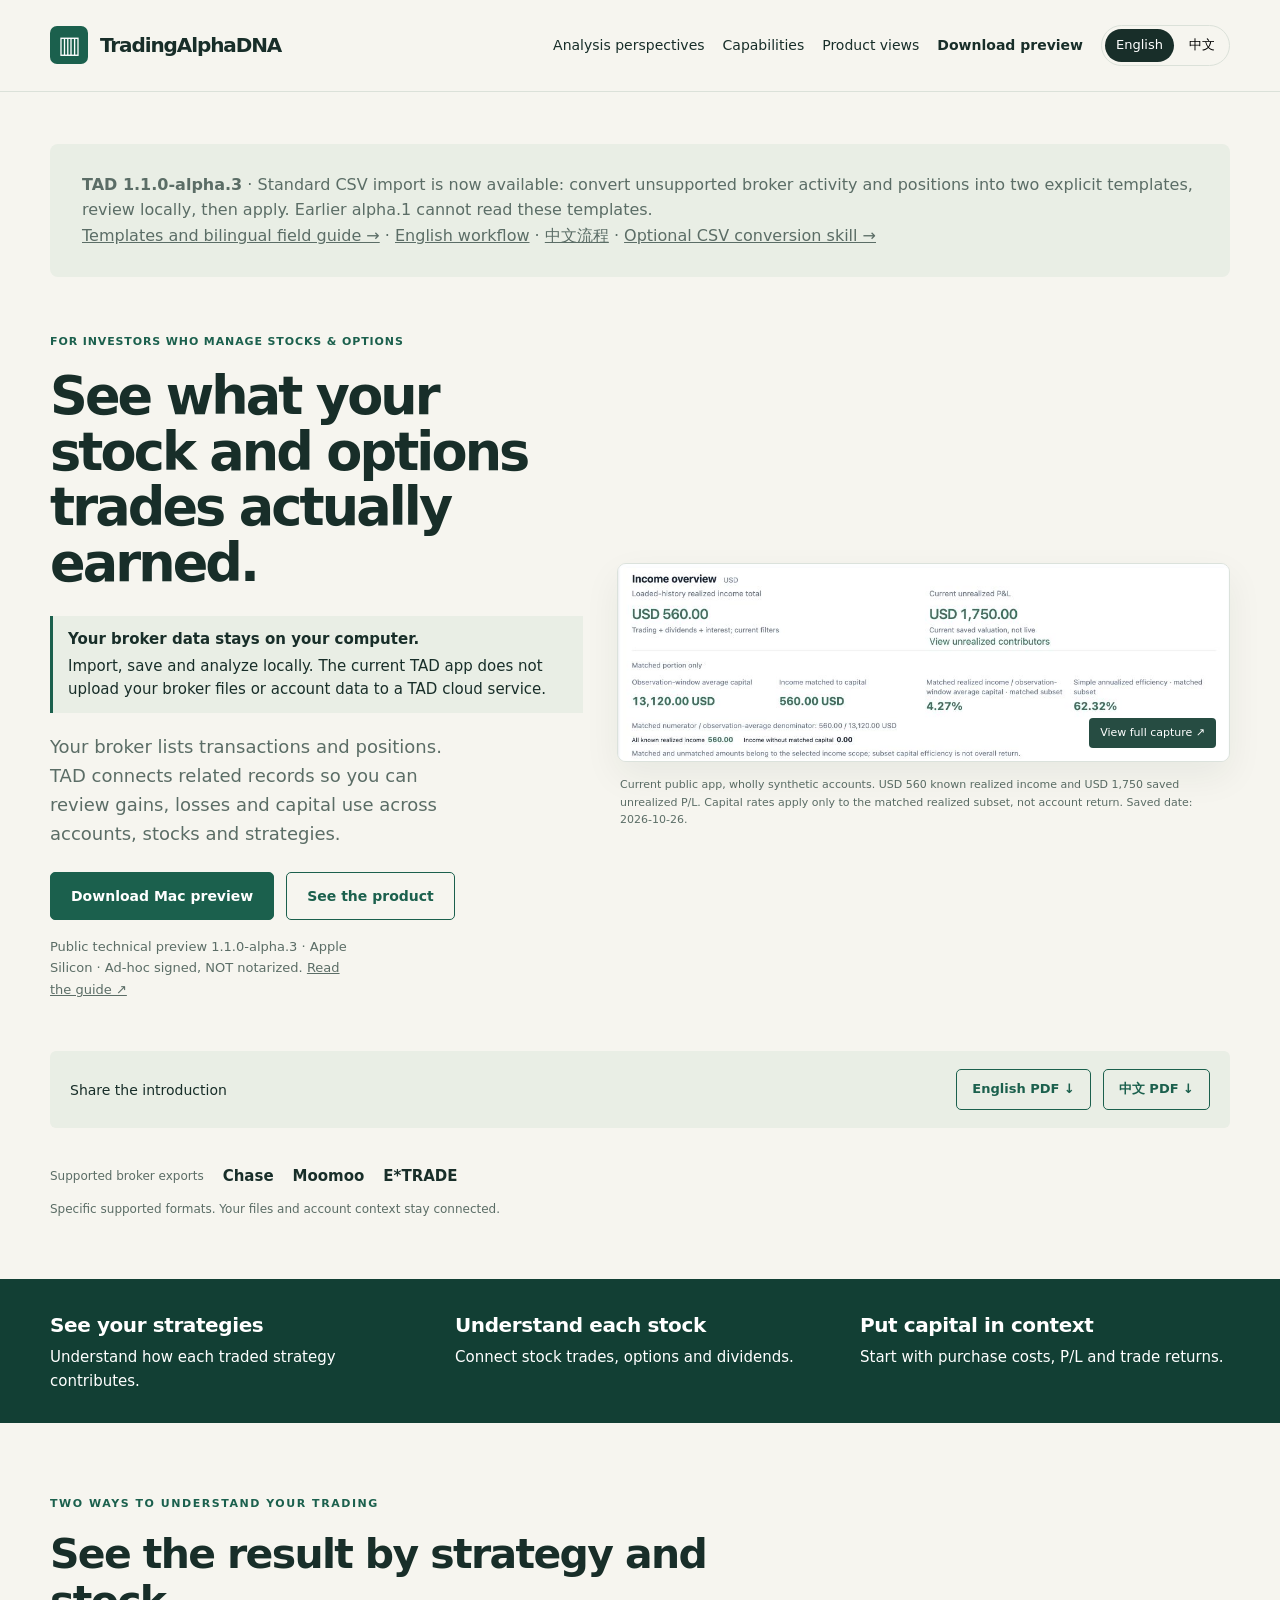
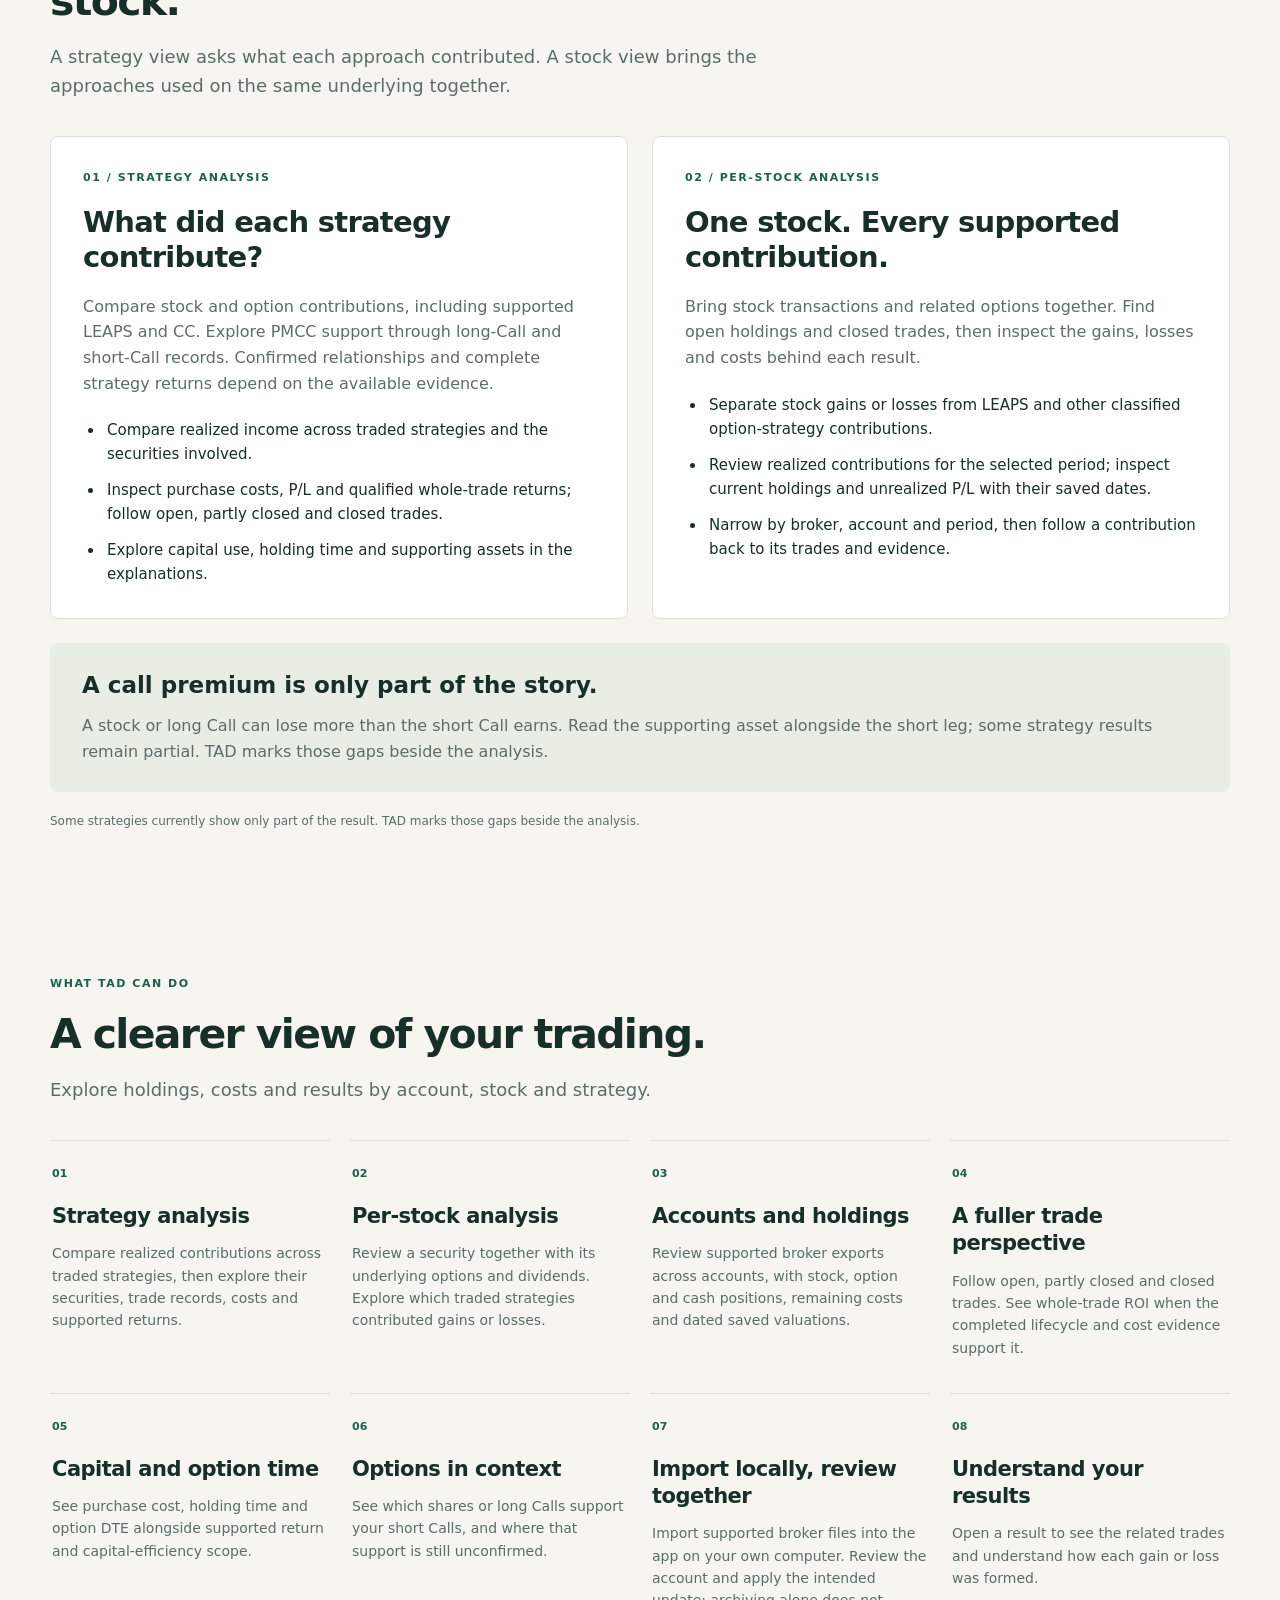
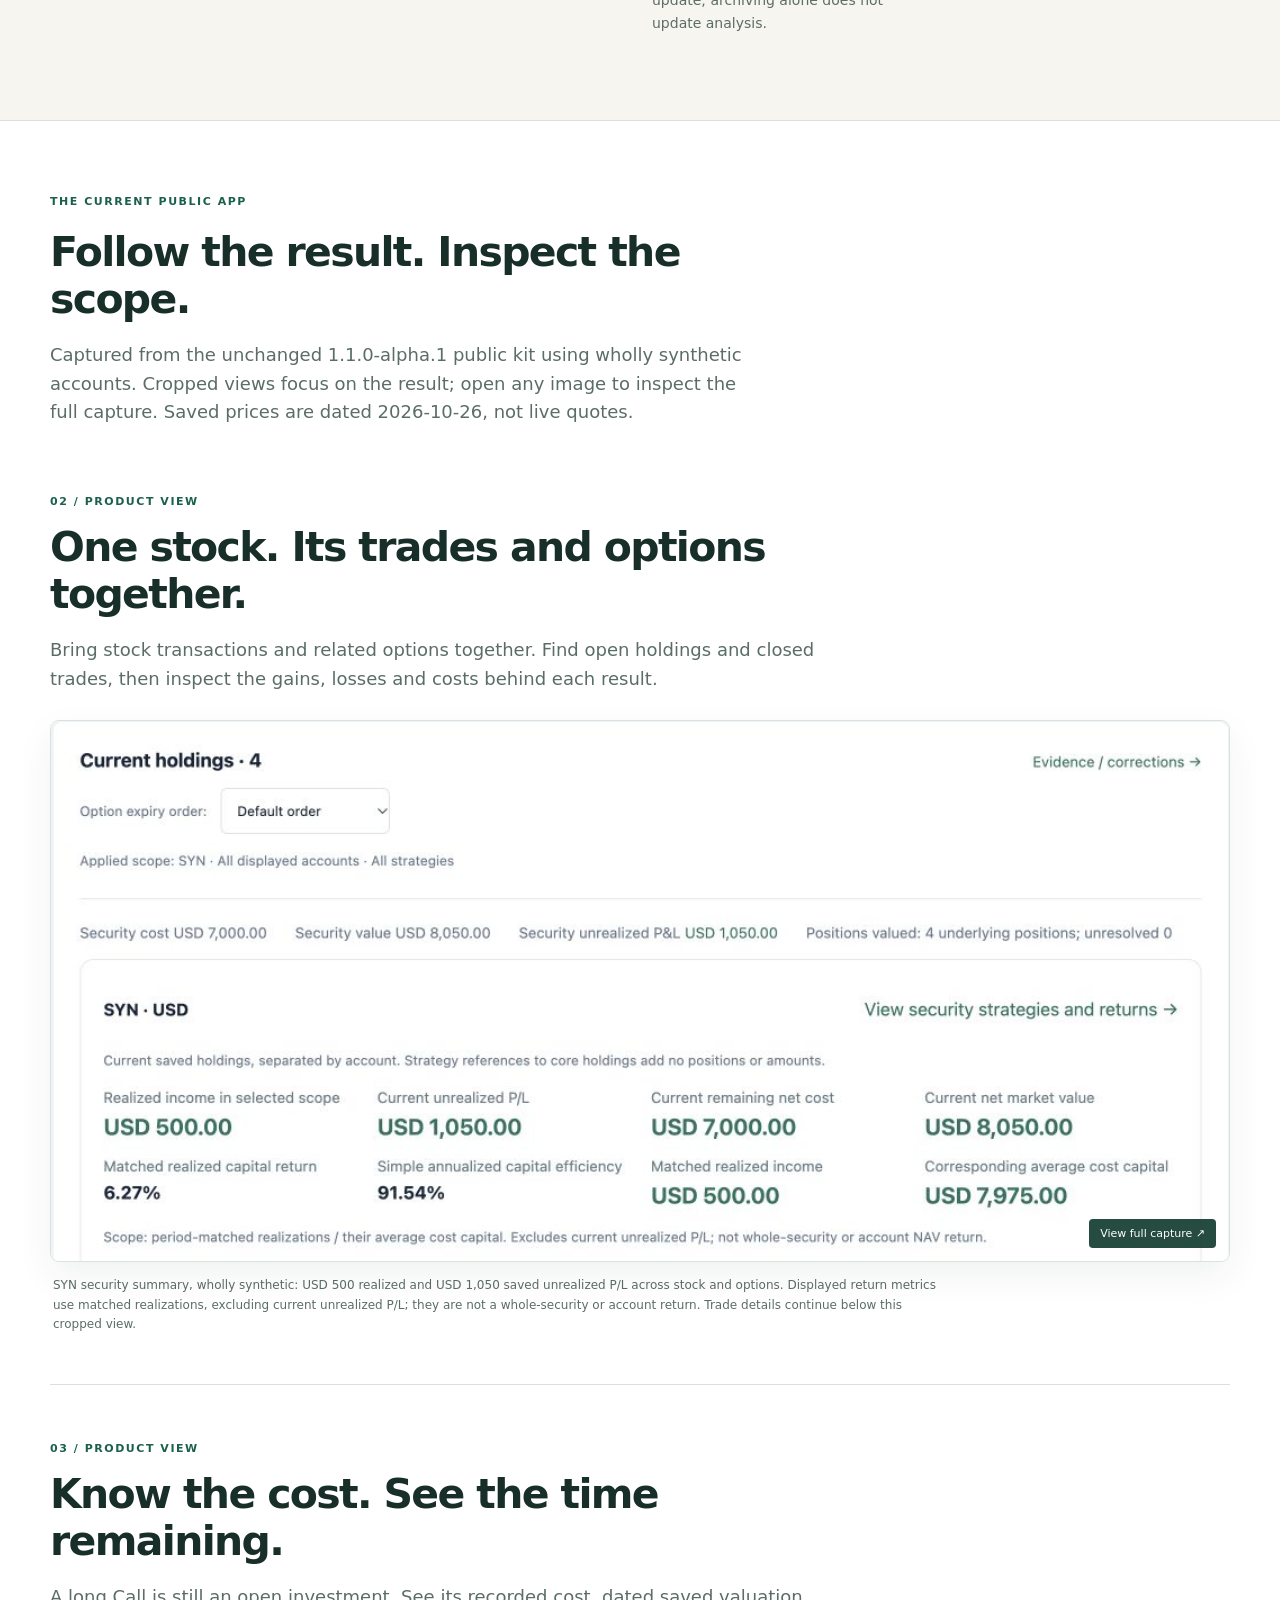
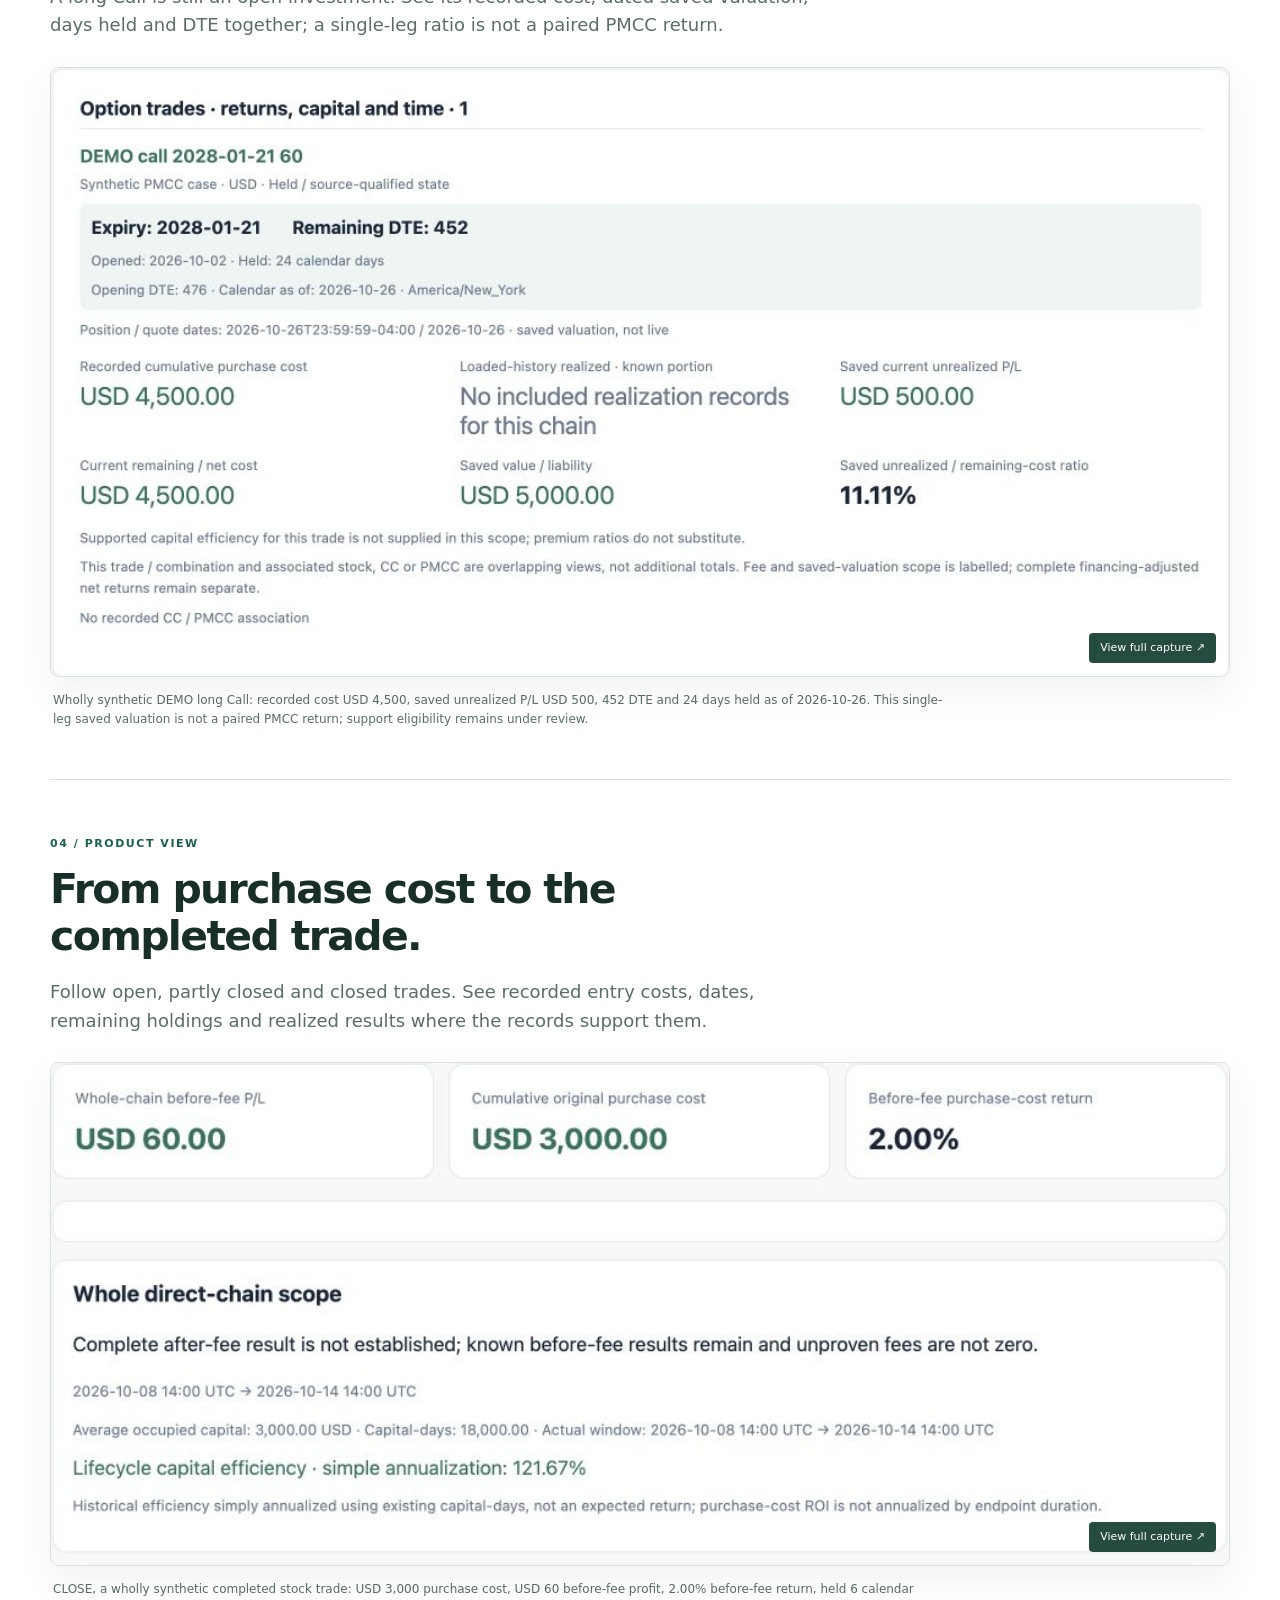
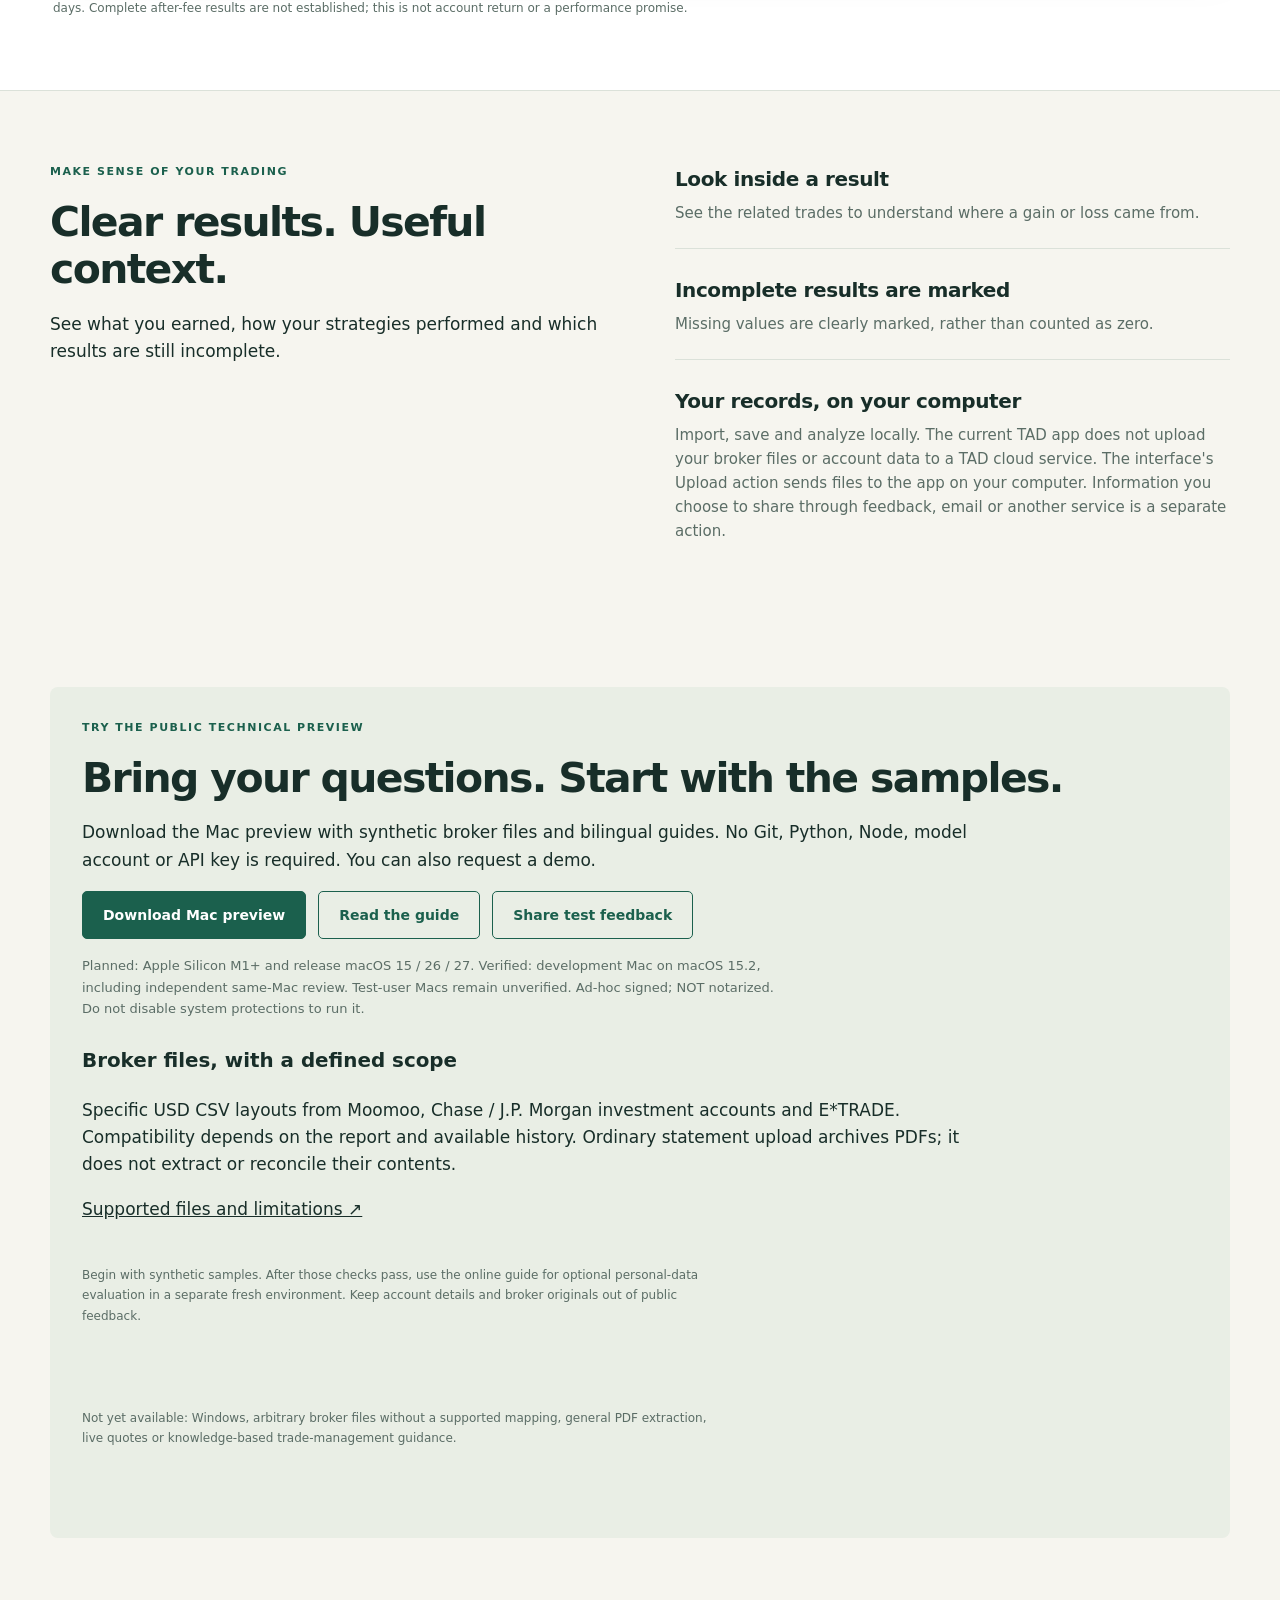
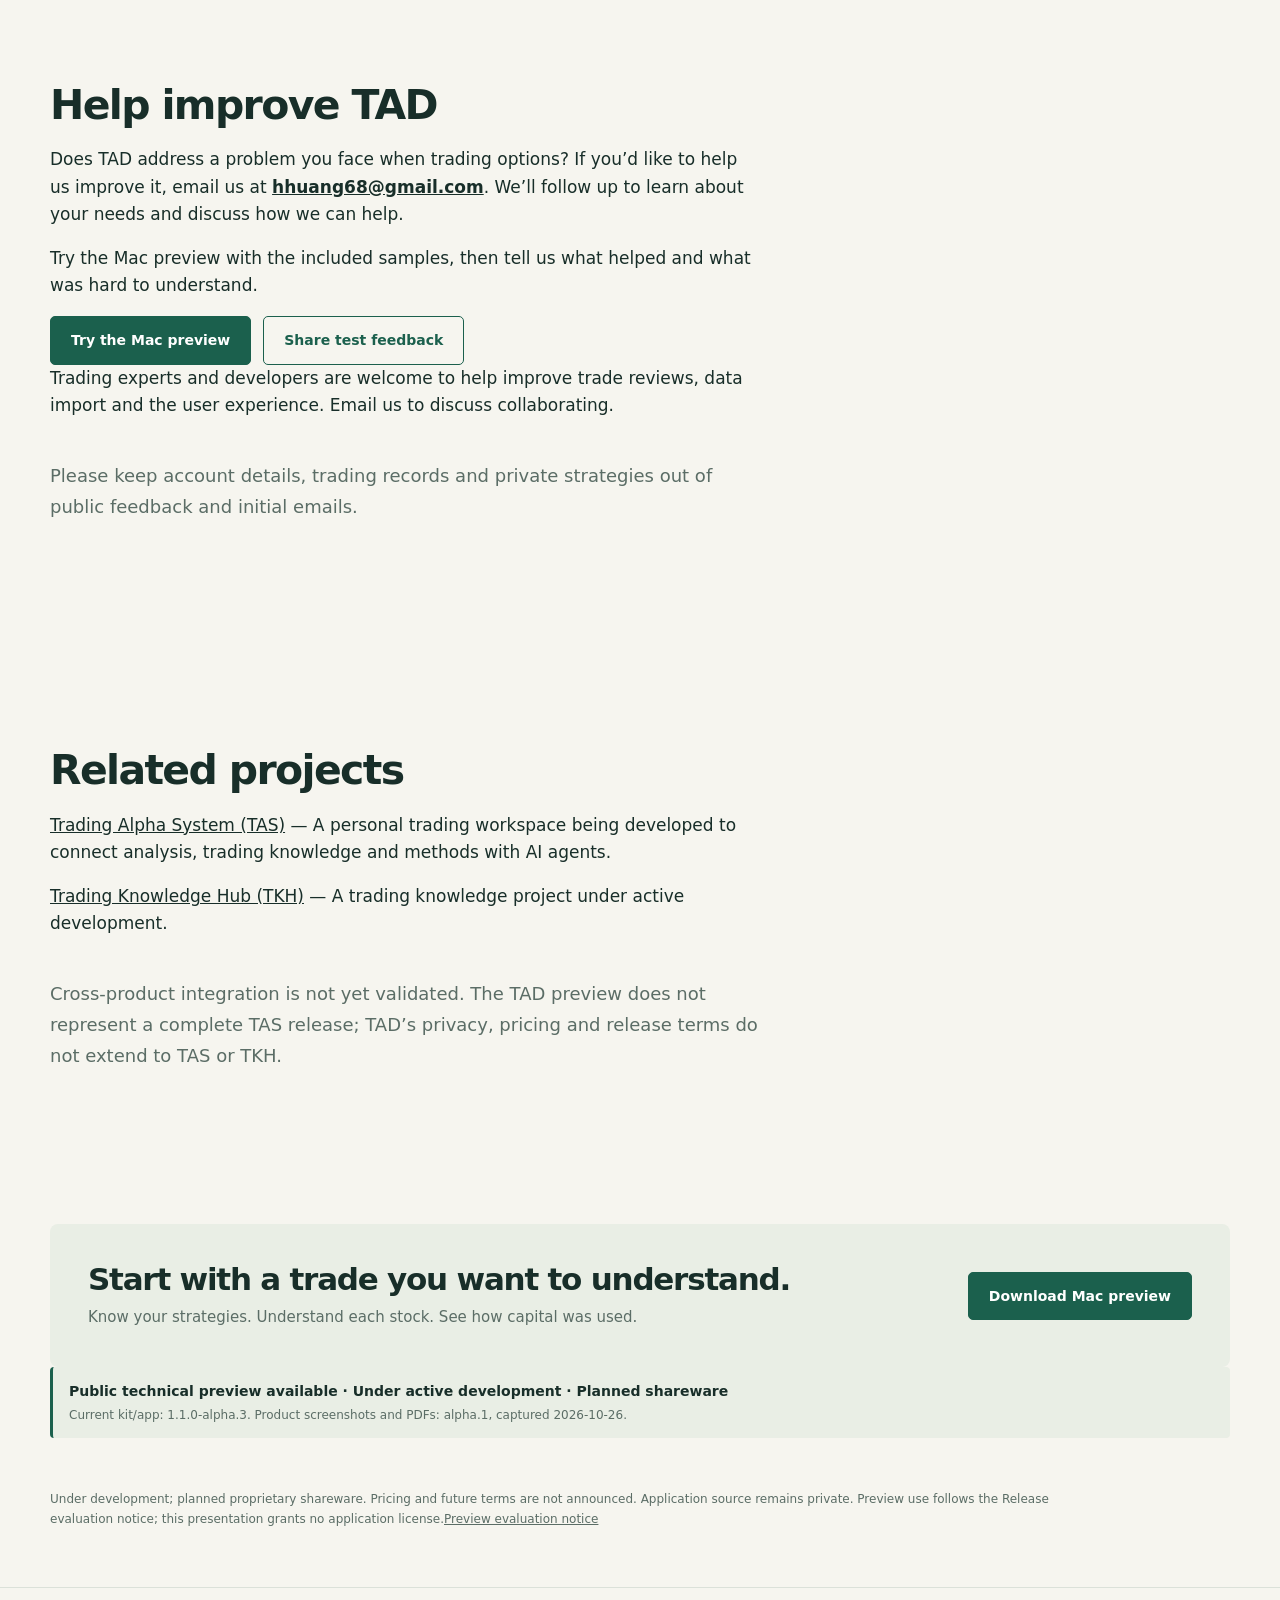
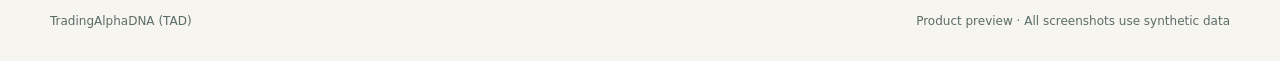
==== commit 3fd2da39: "Clarify participation, related projects and current TAD preview" ====
--- a/index.html
+++ b/index.html
@@ -8,7 +8,20 @@
 .screen-crop{position:relative;overflow:hidden;aspect-ratio:var(--sw) / var(--sh);background:#f4f7f7}.screen-crop img{position:absolute;max-width:none;width:calc(1280 / var(--sw) * 100%);height:auto;left:calc(-1 * var(--sx) / var(--sw) * 100%);top:calc(-1 * var(--sy) / var(--sh) * 100%)}body[data-language="zh"] .screen-crop{--sx:var(--zx);--sy:var(--zy);--sw:var(--zw);--sh:var(--zh)}.preview-note{font-size:13px!important;line-height:1.65;color:var(--muted);margin-top:16px!important}.nav-download{font-weight:750}.download-panel{padding:32px;background:var(--wash);border-radius:8px}.download-panel h3{margin-top:26px}.download-panel>p{max-width:85ch}.hero .hero-copy>p:first-of-type{font-size:18px}.hero-grid{grid-template-columns:1fr 1.15fr;gap:34px}.hero .hero-product figcaption{font-size:11px}.hero h1{font-size:clamp(40px,4.1vw,60px)}@media(max-width:900px){.hero-grid{grid-template-columns:1fr}.hero .hero-product{margin-top:20px}}@media(max-width:680px){.download-panel{padding:22px}.preview-note{font-size:12px!important}}
 </style></head><body data-language="en"><a class="skip" href="#main">Skip to content / 跳到正文</a><header><div class="wrap header-row"><a class="brand" href="#main"><span class="mark" aria-hidden="true">▥</span>TradingAlphaDNA</a><nav class="nav" aria-label="Product navigation"><a href="#analysis"><span data-lang="en">Analysis perspectives</span><span data-lang="zh">分析视角</span></a><a href="#features"><span data-lang="en">Capabilities</span><span data-lang="zh">产品功能</span></a><a href="#screens"><span data-lang="en">Product views</span><span data-lang="zh">界面一览</span></a><a class="nav-download" href="https://github.com/TradingAlphaDNA/tad-showcase/releases/tag/tad-test-v1.1.0-alpha.3"><span data-lang="en">Download preview</span><span data-lang="zh">下载测试版</span></a><div class="languages" aria-label="Language / 语言"><button type="button" class="language" data-set-language="en" aria-pressed="true">English</button><button type="button" class="language" data-set-language="zh" aria-pressed="false">中文</button></div></nav></div></header><main id="main"><section class="wrap" style="padding-top:28px"><div class="review-question"><p><strong>TAD 1.1.0-alpha.3</strong> · <span data-lang="en">Standard CSV import is now available: convert unsupported broker activity and positions into two explicit templates, review locally, then apply. Earlier alpha.1 cannot read these templates.</span><span data-lang="zh">标准CSV导入已提供：将未支持券商流水及持仓转换成两份明确模板，在本机核对后应用。旧alpha.1不能读取新模板。</span></p><p><a href="docs/standard-import/index.html"><span data-lang="en">Templates and bilingual field guide →</span><span data-lang="zh">两份模板与中英文字段指南 →</span></a> · <a href="docs/testing/standard-import.en.md">English workflow</a> · <a href="docs/testing/standard-import.zh.md">中文流程</a> · <a href="https://github.com/TradingAlphaDNA/tad-showcase/releases/tag/tad-broker-csv-v0.1.0"><span data-lang="en">Optional CSV conversion skill →</span><span data-lang="zh">可选券商 CSV 转换助手 →</span></a></p></div></section><section class="hero wrap"><p class="eyebrow"><span data-lang="en">FOR INVESTORS WHO MANAGE STOCKS &amp; OPTIONS</span><span data-lang="zh">为自己管理股票与期权的投资者而设计</span></p><div class="hero-grid"><div class="hero-message"><h1><span data-lang="en">See what your stock and options trades actually earned.</span><span data-lang="zh">看清股票和期权交易， 到底赚了多少。</span></h1><div class="hero-copy"><div class="local-data"><strong><span data-lang="en">Your broker data stays on your computer.</span><span data-lang="zh">券商数据留在你的电脑上。</span></strong><span data-lang="en">Import, save and analyze locally. The current TAD app does not upload your broker files or account data to a TAD cloud service.</span><span data-lang="zh">在本机导入、保存和分析。当前 TAD 本地应用不会把券商文件或账户数据上传到 TAD 云端。</span></div><p><span data-lang="en">Your broker lists transactions and positions. TAD connects related records so you can review gains, losses and capital use across accounts, stocks and strategies.</span><span data-lang="zh">券商列出了成交与持仓，但相关交易的结果仍不容易看清。TAD 把记录连接起来，帮助你按账户、个股和策略复盘盈亏与资金使用。</span></p><div class="actions"><a class="action" href="https://github.com/TradingAlphaDNA/tad-showcase/releases/tag/tad-test-v1.1.0-alpha.3"><span data-lang="en">Download Mac preview</span><span data-lang="zh">下载 Mac 预览</span></a><a class="action secondary" href="#screens"><span data-lang="en">See the product</span><span data-lang="zh">查看产品界面</span></a></div><p class="preview-note"><span data-lang="en">Public technical preview 1.1.0-alpha.3 · Apple Silicon · Ad-hoc signed, NOT notarized.</span><span data-lang="zh">公开技术预览 1.1.0-alpha.3 · Apple Silicon · 临时签名，尚未公证。</span> <a href="https://github.com/TradingAlphaDNA/tad-showcase/blob/main/docs/testing/README.en.md" data-lang="en">Read the guide ↗</a><a href="https://github.com/TradingAlphaDNA/tad-showcase/blob/main/docs/testing/README.zh.md" data-lang="zh">阅读试用说明 ↗</a></p></div></div><figure class="hero-product" id="view-overview"><button class="shot" type="button" data-enlarge><div class="screen-crop" style="--sx:194;--sy:361;--sw:1047;--sh:338;--zx:194;--zy:361;--zw:1047;--zh:338"><img data-lang="en" src="assets/screenshots/tad-alpha1-overview.en.jpg" width="1280" height="720" alt="Current public TAD app, wholly synthetic: overview"><img data-lang="zh" src="assets/screenshots/tad-alpha1-overview.zh.jpg" width="1280" height="720" alt="当前公开包，全合成资料：overview"></div><span class="zoom"><span data-lang="en">View full capture ↗</span><span data-lang="zh">查看完整截图 ↗</span></span></button><figcaption><span data-lang="en">Current public app, wholly synthetic accounts. USD 560 known realized income and USD 1,750 saved unrealized P/L. Capital rates apply only to the matched realized subset, not account return. Saved date: 2026-10-26.</span><span data-lang="zh">当前公开包、全合成账户：已知已实现收益560美元，保存浮盈1750美元；资金指标仅对应匹配的已实现子集，不是账户回报。保存日期2026-10-26。</span></figcaption></figure></div><div class="pdf-downloads" aria-label="PDF downloads / PDF 下载"><span><span data-lang="en">Share the introduction</span><span data-lang="zh">分享产品介绍</span></span><a class="action secondary" href="TADIntro.en.pdf" download="TADIntro.en.pdf">English PDF ↓</a><a class="action secondary" href="TADIntro.cn.pdf" download="TADIntro.cn.pdf">中文 PDF ↓</a></div><div class="brokers"><span><span data-lang="en">Supported broker exports</span><span data-lang="zh">支持的券商导出</span></span><strong>Chase</strong><strong>Moomoo</strong><strong>E*TRADE</strong></div><p class="hero-note"><span data-lang="en">Specific supported formats. Your files and account context stay connected.</span><span data-lang="zh">支持特定导出格式；文件与账户信息始终保持关联。</span></p></section><section class="promise-band"><div class="wrap promises"><p><strong><span data-lang="en">See your strategies</span><span data-lang="zh">策略，比较贡献</span></strong><span data-lang="en">Understand how each traded strategy contributes.</span><span data-lang="zh">了解各项已交易策略分别带来的收益。</span></p><p><strong><span data-lang="en">Understand each stock</span><span data-lang="zh">个股，综合复盘</span></strong><span data-lang="en">Connect stock trades, options and dividends.</span><span data-lang="zh">联系股票交易、相关期权策略与分红。</span></p><p><strong><span data-lang="en">Put capital in context</span><span data-lang="zh">资金，结合时间</span></strong><span data-lang="en">Start with purchase costs, P/L and trade returns.</span><span data-lang="zh">先看买入成本、盈亏和交易回报，再理解占资与时间。</span></p></div></section><section class="section wrap" id="analysis"><div class="section-top"><p class="eyebrow"><span data-lang="en">TWO WAYS TO UNDERSTAND YOUR TRADING</span><span data-lang="zh">两个视角，看清自己的交易</span></p><h2><span data-lang="en">See the result by strategy and stock.</span><span data-lang="zh">按策略与个股，看清交易结果。</span></h2><p><span data-lang="en">A strategy view asks what each approach contributed. A stock view brings the approaches used on the same underlying together.</span><span data-lang="zh">策略视角回答每种做法带来了什么；个股视角把同一标的上采用过的不同做法联系起来。</span></p></div><div class="analysis-grid"><article class="analysis-card"><p class="eyebrow"><span data-lang="en">01 / STRATEGY ANALYSIS</span><span data-lang="zh">01 / 策略分析</span></p><h3><span data-lang="en">What did each strategy contribute?</span><span data-lang="zh">每种策略，分别带来了什么？</span></h3><p><span data-lang="en">Compare stock and option contributions, including supported LEAPS and CC. Explore PMCC support through long-Call and short-Call records. Confirmed relationships and complete strategy returns depend on the available evidence.</span><span data-lang="zh">比较股票与期权的收益贡献，包括有记录依据的 LEAPS 和 CC。联系长期 Call 与短 Call，查看 PMCC 支撑情况；关系确认和完整策略回报取决于现有依据。</span></p><ul><li><span data-lang="en">Compare realized income across traded strategies and the securities involved.</span><span data-lang="zh">比较交易过的策略及其涉及个股的已实现收益贡献。</span></li><li><span data-lang="en">Inspect purchase costs, P/L and qualified whole-trade returns; follow open, partly closed and closed trades.</span><span data-lang="zh">查看买入成本、盈亏与符合条件的整笔交易回报，追踪持有中、部分平仓和已闭环交易。</span></li><li><span data-lang="en">Explore capital use, holding time and supporting assets in the explanations.</span><span data-lang="zh">在说明中进一步了解资金占用、持有时间与期权支撑资产。</span></li></ul></article><article class="analysis-card"><p class="eyebrow"><span data-lang="en">02 / PER-STOCK ANALYSIS</span><span data-lang="zh">02 / 个股分析</span></p><h3><span data-lang="en">One stock. Every supported contribution.</span><span data-lang="zh">一只个股，看清各项已支持的贡献。</span></h3><p><span data-lang="en">Bring stock transactions and related options together. Find open holdings and closed trades, then inspect the gains, losses and costs behind each result.</span><span data-lang="zh">联系股票交易和相关期权，找到仍在持仓与已经平仓的交易，进一步查看各项结果背后的盈利、亏损和成本。</span></p><ul><li><span data-lang="en">Separate stock gains or losses from LEAPS and other classified option-strategy contributions.</span><span data-lang="zh">分开看股票自身的盈亏，以及 LEAPS 等已分类期权策略的收益贡献。</span></li><li><span data-lang="en">Review realized contributions for the selected period; inspect current holdings and unrealized P/L with their saved dates.</span><span data-lang="zh">按所选期间回看已实现贡献，另行查看带保存日期的当前持仓与浮盈亏。</span></li><li><span data-lang="en">Narrow by broker, account and period, then follow a contribution back to its trades and evidence.</span><span data-lang="zh">按券商、账户和期间缩小范围，再从贡献追溯到交易与来源依据。</span></li></ul></article></div><aside class="review-question"><h3><span data-lang="en">A call premium is only part of the story.</span><span data-lang="zh">收到 Call 权利金，只是故事的一部分。</span></h3><p><span data-lang="en">A stock or long Call can lose more than the short Call earns. Read the supporting asset alongside the short leg; some strategy results remain partial. TAD marks those gaps beside the analysis.</span><span data-lang="zh">股票或长期 Call 的亏损可能超过短 Call 收益。结合支撑资产回看短腿；部分策略结果仍不完整，缺项会在分析旁标明。</span></p></aside><p class="analysis-scope"><span data-lang="en">Some strategies currently show only part of the result. TAD marks those gaps beside the analysis.</span><span data-lang="zh">部分策略目前只能展示部分结果，缺项会在分析旁标明。</span></p></section><section class="section wrap" id="features"><div class="section-top"><p class="eyebrow"><span data-lang="en">WHAT TAD CAN DO</span><span data-lang="zh">TAD 能为你做什么</span></p><h2><span data-lang="en">A clearer view of your trading.</span><span data-lang="zh">从盈亏到策略，看清自己的交易。</span></h2><p><span data-lang="en">Explore holdings, costs and results by account, stock and strategy.</span><span data-lang="zh">按账户、个股与策略，查看持仓、成本和收益。</span></p></div><div class="features"><article class="feature"><span class="feature-number">01</span><h3><span data-lang="en">Strategy analysis</span><span data-lang="zh">策略分析，了解收益来源</span></h3><p><span data-lang="en">Compare realized contributions across traded strategies, then explore their securities, trade records, costs and supported returns.</span><span data-lang="zh">比较已交易策略的已实现收益贡献，进一步查看涉及个股、交易记录、买入成本与有依据的交易回报。</span></p></article><article class="feature"><span class="feature-number">02</span><h3><span data-lang="en">Per-stock analysis</span><span data-lang="zh">个股分析，联系股票与期权</span></h3><p><span data-lang="en">Review a security together with its underlying options and dividends. Explore which traded strategies contributed gains or losses.</span><span data-lang="zh">将个股的股票交易、以其为底层的期权与分红联系起来，查看各项已交易策略分别带来的盈利或亏损。</span></p></article><article class="feature"><span class="feature-number">03</span><h3><span data-lang="en">Accounts and holdings</span><span data-lang="zh">多账户持仓，一起看清</span></h3><p><span data-lang="en">Review supported broker exports across accounts, with stock, option and cash positions, remaining costs and dated saved valuations.</span><span data-lang="zh">汇集支持的券商导出，跨账户查看股票、期权与现金持仓、剩余成本及带日期的保存估值。</span></p></article><article class="feature"><span class="feature-number">04</span><h3><span data-lang="en">A fuller trade perspective</span><span data-lang="zh">从整笔交易看回报</span></h3><p><span data-lang="en">Follow open, partly closed and closed trades. See whole-trade ROI when the completed lifecycle and cost evidence support it.</span><span data-lang="zh">追踪未平仓、部分平仓与已闭环交易；完整生命周期和成本依据充分时，查看整笔交易回报率。</span></p></article><article class="feature"><span class="feature-number">05</span><h3><span data-lang="en">Capital and option time</span><span data-lang="zh">资金与期权时间</span></h3><p><span data-lang="en">See purchase cost, holding time and option DTE alongside supported return and capital-efficiency scope.</span><span data-lang="zh">将买入成本、持有时间和期权剩余 DTE，与有依据的回报和资金效率范围放在一起看。</span></p></article><article class="feature"><span class="feature-number">06</span><h3><span data-lang="en">Options in context</span><span data-lang="zh">期权持仓，结合支撑来看</span></h3><p><span data-lang="en">See which shares or long Calls support your short Calls, and where that support is still unconfirmed.</span><span data-lang="zh">看清哪些股票或长期 Call 支撑卖出的 Call，以及哪些支撑关系仍未确认。</span></p></article><article class="feature"><span class="feature-number">07</span><h3><span data-lang="en">Import locally, review together</span><span data-lang="zh">本机导入，集中复盘</span></h3><p><span data-lang="en">Import supported broker files into the app on your own computer. Review the account and apply the intended update; archiving alone does not update analysis.</span><span data-lang="zh">将支持的券商文件导入自己电脑上的 TAD，核对账户后明确应用更新；仅归档不会更新分析。</span></p></article><article class="feature"><span class="feature-number">08</span><h3><span data-lang="en">Understand your results</span><span data-lang="zh">看懂盈亏，理解交易</span></h3><p><span data-lang="en">Open a result to see the related trades and understand how each gain or loss was formed.</span><span data-lang="zh">点开一项收益，查看相关交易，理解这笔盈亏是怎样形成的。</span></p></article></div></section><section class="views section" id="screens"><div class="wrap"><div class="section-top"><p class="eyebrow"><span data-lang="en">THE CURRENT PUBLIC APP</span><span data-lang="zh">当前公开程序的真实界面</span></p><h2><span data-lang="en">Follow the result. Inspect the scope.</span><span data-lang="zh">看清结果，也看清适用范围。</span></h2><p><span data-lang="en">Captured from the unchanged 1.1.0-alpha.1 public kit using wholly synthetic accounts. Cropped views focus on the result; open any image to inspect the full capture. Saved prices are dated 2026-10-26, not live quotes.</span><span data-lang="zh">截图来自未改动的 1.1.0-alpha.1 公开包及全合成账户。局部视图聚焦结果，点击可查看完整截图。保存报价日期为 2026-10-26，不是实时行情。</span></p></div><article class="story" id="view-security"><div class="story-heading"><p class="eyebrow">02 / <span data-lang="en">PRODUCT VIEW</span><span data-lang="zh">产品界面</span></p><h2><span data-lang="en">One stock. Its trades and options together.</span><span data-lang="zh">一只个股，串起股票与期权。</span></h2><p><span data-lang="en">Bring stock transactions and related options together. Find open holdings and closed trades, then inspect the gains, losses and costs behind each result.</span><span data-lang="zh">联系股票交易和相关期权，找到仍在持仓与已经平仓的交易，进一步查看各项结果背后的盈利、亏损和成本。</span></p></div><figure><button class="shot" type="button" data-enlarge><div class="screen-crop" style="--sx:194;--sy:84;--sw:1047;--sh:480;--zx:194;--zy:84;--zw:1047;--zh:480"><img data-lang="en" src="assets/screenshots/tad-alpha1-holdings.en.jpg" width="1280" height="720" loading="lazy" alt="Current public TAD app, wholly synthetic: holdings"><img data-lang="zh" src="assets/screenshots/tad-alpha1-holdings.zh.jpg" width="1280" height="720" loading="lazy" alt="当前公开包，全合成资料：holdings"></div><span class="zoom"><span data-lang="en">View full capture ↗</span><span data-lang="zh">查看完整截图 ↗</span></span></button><figcaption><span data-lang="en">SYN security summary, wholly synthetic: USD 500 realized and USD 1,050 saved unrealized P/L across stock and options. Displayed return metrics use matched realizations, excluding current unrealized P/L; they are not a whole-security or account return. Trade details continue below this cropped view.</span><span data-lang="zh">SYN个股汇总、全合成资料：股票和期权合计已实现500美元、保存浮盈1050美元。所示回报指标仅用匹配的已实现收益，不计当前浮盈，不是整个标的或账户的回报。交易明细在此局部视图下方。</span></figcaption></figure></article><article class="story" id="view-option-time"><div class="story-heading"><p class="eyebrow">03 / <span data-lang="en">PRODUCT VIEW</span><span data-lang="zh">产品界面</span></p><h2><span data-lang="en">Know the cost. See the time remaining.</span><span data-lang="zh">看清开仓成本，也看清剩余时间。</span></h2><p><span data-lang="en">A long Call is still an open investment. See its recorded cost, dated saved valuation, days held and DTE together; a single-leg ratio is not a paired PMCC return.</span><span data-lang="zh">长期 Call 仍是进行中的投资。一起看已记录成本、带日期的保存估值、持有天数和剩余 DTE；单腿比例不等于配对 PMCC 回报。</span></p></div><figure><button class="shot" type="button" data-enlarge><div class="screen-crop" style="--sx:194;--sy:92;--sw:1047;--sh:540;--zx:194;--zy:92;--zw:1047;--zh:510"><img data-lang="en" src="assets/screenshots/tad-alpha1-option-time.en.jpg" width="1280" height="720" loading="lazy" alt="Current public TAD app, wholly synthetic: option time"><img data-lang="zh" src="assets/screenshots/tad-alpha1-option-time.zh.jpg" width="1280" height="720" loading="lazy" alt="当前公开包，全合成资料：option time"></div><span class="zoom"><span data-lang="en">View full capture ↗</span><span data-lang="zh">查看完整截图 ↗</span></span></button><figcaption><span data-lang="en">Wholly synthetic DEMO long Call: recorded cost USD 4,500, saved unrealized P/L USD 500, 452 DTE and 24 days held as of 2026-10-26. This single-leg saved valuation is not a paired PMCC return; support eligibility remains under review.</span><span data-lang="zh">DEMO全合成长期Call：已记录成本4500美元，保存浮盈500美元，截至2026-10-26剩余452天、已持有24天；这是单腿保存估值，不是配对PMCC回报，支撑资格仍需核对。</span></figcaption></figure></article><article class="story" id="view-trades"><div class="story-heading"><p class="eyebrow">04 / <span data-lang="en">PRODUCT VIEW</span><span data-lang="zh">产品界面</span></p><h2><span data-lang="en">From purchase cost to the completed trade.</span><span data-lang="zh">从买入成本，看到闭环交易结果。</span></h2><p><span data-lang="en">Follow open, partly closed and closed trades. See recorded entry costs, dates, remaining holdings and realized results where the records support them.</span><span data-lang="zh">跟随未平仓、部分平仓与已平仓交易，查看记录支持的建仓成本、日期、剩余持仓和已实现结果。</span></p></div><figure><button class="shot" type="button" data-enlarge><div class="screen-crop" style="--sx:280;--sy:195;--sw:963;--sh:410;--zx:280;--zy:201;--zw:963;--zh:410"><img data-lang="en" src="assets/screenshots/tad-alpha1-closed-trade.en.jpg" width="1280" height="720" loading="lazy" alt="Current public TAD app, wholly synthetic: closed trade"><img data-lang="zh" src="assets/screenshots/tad-alpha1-closed-trade.zh.jpg" width="1280" height="720" loading="lazy" alt="当前公开包，全合成资料：closed trade"></div><span class="zoom"><span data-lang="en">View full capture ↗</span><span data-lang="zh">查看完整截图 ↗</span></span></button><figcaption><span data-lang="en">CLOSE, a wholly synthetic completed stock trade: USD 3,000 purchase cost, USD 60 before-fee profit, 2.00% before-fee return, held 6 calendar days. Complete after-fee results are not established; this is not account return or a performance promise.</span><span data-lang="zh">CLOSE全合成已闭环股票交易：买入成本3000美元，费用前收益60美元，费用前回报2.00%，持有6个自然日；完整费用后结果尚未建立，不是账户回报或收益承诺。</span></figcaption></figure></article></div></section><section class="section wrap"><div class="trust"><div><p class="eyebrow"><span data-lang="en">MAKE SENSE OF YOUR TRADING</span><span data-lang="zh">看懂自己的交易</span></p><h2><span data-lang="en">Clear results. Useful context.</span><span data-lang="zh">看清结果，也看清分析范围。</span></h2><p><span data-lang="en">See what you earned, how your strategies performed and which results are still incomplete.</span><span data-lang="zh">看清赚了多少、策略表现如何，以及哪些结果还不完整。</span></p></div><div class="trust-list"><div class="trust-item"><h3><span data-lang="en">Look inside a result</span><span data-lang="zh">看懂每项收益</span></h3><p><span data-lang="en">See the related trades to understand where a gain or loss came from.</span><span data-lang="zh">查看相关交易，理解这笔盈利或亏损从何而来。</span></p></div><div class="trust-item"><h3><span data-lang="en">Incomplete results are marked</span><span data-lang="zh">尚不完整，一眼可见</span></h3><p><span data-lang="en">Missing values are clearly marked, rather than counted as zero.</span><span data-lang="zh">缺失部分会明确标注，不会被当成零。</span></p></div><div class="trust-item"><h3><span data-lang="en">Your records, on your computer</span><span data-lang="zh">资料，保留在本机</span></h3><p><span data-lang="en">Import, save and analyze locally. The current TAD app does not upload your broker files or account data to a TAD cloud service. The interface's Upload action sends files to the app on your computer. Information you choose to share through feedback, email or another service is a separate action.</span><span data-lang="zh">在本机导入、保存和分析。当前 TAD 本地应用不会把券商文件或账户数据上传到 TAD 云端。 界面中的“上传”是把文件交给本机运行的程序；你自行通过反馈、邮件或其他服务分享信息，是另外的动作。</span></p></div></div></div></section><section class="section wrap" id="download"><div class="download-panel"><p class="eyebrow"><span data-lang="en">TRY THE PUBLIC TECHNICAL PREVIEW</span><span data-lang="zh">试用公开技术预览</span></p><h2><span data-lang="en">Bring your questions.
 Start with the samples.</span><span data-lang="zh">带着你的问题，
-从合成案例开始。</span></h2><p><span data-lang="en">Download the Mac preview with synthetic broker files and bilingual guides. No Git, Python, Node, model account or API key is required. You can also request a demo.</span><span data-lang="zh">Mac 预览套件提供合成券商文件和中英文指南，无需 Git、Python、Node、模型账号或 API Key。也可以先申请演示。</span></p><div class="actions"><a class="action" href="https://github.com/TradingAlphaDNA/tad-showcase/releases/tag/tad-test-v1.1.0-alpha.3"><span data-lang="en">Download Mac preview</span><span data-lang="zh">下载 Mac 预览</span></a><a class="action secondary" href="https://github.com/TradingAlphaDNA/tad-showcase/blob/main/docs/testing/README.en.md" data-lang="en">Read the guide</a><a class="action secondary" href="https://github.com/TradingAlphaDNA/tad-showcase/blob/main/docs/testing/README.zh.md" data-lang="zh">阅读试用说明</a><a class="action secondary" href="https://github.com/TradingAlphaDNA/tad-showcase/issues/new?template=technical-preview.yml"><span data-lang="en">Share test feedback</span><span data-lang="zh">反馈试用结果</span></a></div><p class="preview-note"><span data-lang="en">Planned: Apple Silicon M1+ and release macOS 15 / 26 / 27. Verified: development Mac on macOS 15.2, including independent same-Mac review. Test-user Macs remain unverified. Ad-hoc signed; NOT notarized. Do not disable system protections to run it.</span><span data-lang="zh">计划支持 Apple Silicon M1+ 和 macOS 15 / 26 / 27 正式版。目前仅在 macOS 15.2 开发机验证，含同机独立审阅；测试用户 Mac 尚待验证。临时签名，尚未公证；请勿为运行它关闭系统保护。</span></p><h3><span data-lang="en">Broker files, with a defined scope</span><span data-lang="zh">券商支持有明确的文件范围</span></h3><p><span data-lang="en">Specific USD CSV layouts from Moomoo, Chase / J.P. Morgan investment accounts and E*TRADE. Compatibility depends on the report and available history. Ordinary statement upload archives PDFs; it does not extract or reconcile their contents.</span><span data-lang="zh">支持 Moomoo、Chase / J.P. Morgan 投资账户与 E*TRADE 的特定美元 CSV 格式，兼容性取决于报告类型和历史记录。普通上传中的 statement PDF 仅归档，不会自动提取内容或完成对账。</span></p><p><a href="https://github.com/TradingAlphaDNA/tad-showcase/blob/main/docs/testing/broker-support.en.md" data-lang="en">Supported files and limitations ↗</a><a href="https://github.com/TradingAlphaDNA/tad-showcase/blob/main/docs/testing/broker-support.zh.md" data-lang="zh">支持文件与限制 ↗</a></p><p class="scope"><span data-lang="en">Begin with synthetic samples. After those checks pass, use the online guide for optional personal-data evaluation in a separate fresh environment. Keep account details and broker originals out of public feedback.</span><span data-lang="zh">先试合成案例。检查通过后，可按在线指南在独立新环境中本地试用个人数据。公开反馈不要附账户资料或券商原件。</span></p><p class="scope"><span data-lang="en">Not yet available: Windows, arbitrary broker files without a supported mapping, general PDF extraction, live quotes or knowledge-based trade-management guidance.</span><span data-lang="zh">本版尚未提供：Windows、未经支持映射转换的任意券商文件、通用 PDF 提取、实时行情或基于交易知识的管理指导。</span></p></div></section><section class="section wrap" id="help-improve"><div class="section-top"><h2><span data-lang="en">Help improve TAD</span><span data-lang="zh">一起改进 TAD</span></h2><p><span data-lang="en">Does TAD address a problem you face when trading options? If you’d like to help us improve it, email us at </span><span data-lang="zh">TAD 是否能帮助解决你在期权交易中遇到的问题？如果你愿意帮助我们改进，欢迎发邮件至 </span><strong><a href="mailto:hhuang68@gmail.com">hhuang68@gmail.com</a></strong><span data-lang="en">. We’ll follow up to learn about your needs and discuss how we can help.</span><span data-lang="zh">。我们会与你联系，了解你的需求，并讨论我们能提供哪些帮助。</span></p><p class="scope"><span data-lang="en">Please don’t include account details or trading records in your initial email.</span><span data-lang="zh">请不要在首次邮件中包含账户信息或交易记录。</span></p></div></section><section class="wrap"><div class="ending"><div><h2><span data-lang="en">Start with a trade you want to understand.</span><span data-lang="zh">从一笔你想算清楚的交易开始。</span></h2><p><span data-lang="en">Know your strategies. Understand each stock. See how capital was used.</span><span data-lang="zh">看清策略表现、个股盈亏与资金效率。</span></p></div><a class="action" href="https://github.com/TradingAlphaDNA/tad-showcase/releases/tag/tad-test-v1.1.0-alpha.3"><span data-lang="en">Download Mac preview</span><span data-lang="zh">下载 Mac 预览</span></a></div><div class="product-status"><strong><span data-lang="en">Public technical preview available · Under active development · Planned shareware</span><span data-lang="zh">公开技术预览可下载 · 持续开发中 · 计划采用 shareware</span></strong><p><span data-lang="en">Current kit/app: 1.1.0-alpha.3. Product screenshots and PDFs: alpha.1, captured 2026-10-26.</span><span data-lang="zh">当前套件／应用：1.1.0-alpha.3。产品截图与PDF仍为2026-10-26的alpha.1记录。</span></p></div><p class="scope"><span data-lang="en">Under development; planned proprietary shareware. Pricing and future terms are not announced. Application source remains private. Preview use follows the Release evaluation notice; this presentation grants no application license.</span><span data-lang="zh">持续开发中，计划采用专有 shareware 模式，价格和未来条款尚未公布。应用源码保持私有。预览试用遵循 Release 评估说明；本介绍材料不授予应用许可。</span><a href="https://github.com/TradingAlphaDNA/tad-showcase/blob/main/docs/testing/TESTING-NOTICE.md"><span data-lang="en">Preview evaluation notice</span><span data-lang="zh">技术预览试用说明</span></a></p></section></main><footer><div class="wrap"><span>TradingAlphaDNA (TAD)</span><span><span data-lang="en">Product preview · All screenshots use synthetic data</span><span data-lang="zh">产品预览 · 全部截图使用合成数据</span></span></div></footer><dialog id="screenshot-dialog" aria-label="Product screenshot / 产品截图"><div class="dialog-bar"><span><span data-lang="en">Full-size product view · synthetic data</span><span data-lang="zh">完整产品截图 · 合成数据</span></span><button id="close-image" class="dialog-close" type="button"><span data-lang="en">Close ×</span><span data-lang="zh">关闭 ×</span></button></div><div class="image-scroll"><img id="full-image" alt=""></div></dialog><script>
+从合成案例开始。</span></h2><p><span data-lang="en">Download the Mac preview with synthetic broker files and bilingual guides. No Git, Python, Node, model account or API key is required. You can also request a demo.</span><span data-lang="zh">Mac 预览套件提供合成券商文件和中英文指南，无需 Git、Python、Node、模型账号或 API Key。也可以先申请演示。</span></p><div class="actions"><a class="action" href="https://github.com/TradingAlphaDNA/tad-showcase/releases/tag/tad-test-v1.1.0-alpha.3"><span data-lang="en">Download Mac preview</span><span data-lang="zh">下载 Mac 预览</span></a><a class="action secondary" href="https://github.com/TradingAlphaDNA/tad-showcase/blob/main/docs/testing/README.en.md" data-lang="en">Read the guide</a><a class="action secondary" href="https://github.com/TradingAlphaDNA/tad-showcase/blob/main/docs/testing/README.zh.md" data-lang="zh">阅读试用说明</a><a class="action secondary" href="https://github.com/TradingAlphaDNA/tad-showcase/issues/new?template=technical-preview.yml"><span data-lang="en">Share test feedback</span><span data-lang="zh">反馈试用结果</span></a></div><p class="preview-note"><span data-lang="en">Planned: Apple Silicon M1+ and release macOS 15 / 26 / 27. Verified: development Mac on macOS 15.2, including independent same-Mac review. Test-user Macs remain unverified. Ad-hoc signed; NOT notarized. Do not disable system protections to run it.</span><span data-lang="zh">计划支持 Apple Silicon M1+ 和 macOS 15 / 26 / 27 正式版。目前仅在 macOS 15.2 开发机验证，含同机独立审阅；测试用户 Mac 尚待验证。临时签名，尚未公证；请勿为运行它关闭系统保护。</span></p><h3><span data-lang="en">Broker files, with a defined scope</span><span data-lang="zh">券商支持有明确的文件范围</span></h3><p><span data-lang="en">Specific USD CSV layouts from Moomoo, Chase / J.P. Morgan investment accounts and E*TRADE. Compatibility depends on the report and available history. Ordinary statement upload archives PDFs; it does not extract or reconcile their contents.</span><span data-lang="zh">支持 Moomoo、Chase / J.P. Morgan 投资账户与 E*TRADE 的特定美元 CSV 格式，兼容性取决于报告类型和历史记录。普通上传中的 statement PDF 仅归档，不会自动提取内容或完成对账。</span></p><p><a href="https://github.com/TradingAlphaDNA/tad-showcase/blob/main/docs/testing/broker-support.en.md" data-lang="en">Supported files and limitations ↗</a><a href="https://github.com/TradingAlphaDNA/tad-showcase/blob/main/docs/testing/broker-support.zh.md" data-lang="zh">支持文件与限制 ↗</a></p><p class="scope"><span data-lang="en">Begin with synthetic samples. After those checks pass, use the online guide for optional personal-data evaluation in a separate fresh environment. Keep account details and broker originals out of public feedback.</span><span data-lang="zh">先试合成案例。检查通过后，可按在线指南在独立新环境中本地试用个人数据。公开反馈不要附账户资料或券商原件。</span></p><p class="scope"><span data-lang="en">Not yet available: Windows, arbitrary broker files without a supported mapping, general PDF extraction, live quotes or knowledge-based trade-management guidance.</span><span data-lang="zh">本版尚未提供：Windows、未经支持映射转换的任意券商文件、通用 PDF 提取、实时行情或基于交易知识的管理指导。</span></p></div></section><section class="section wrap" id="help-improve"><div class="section-top">
+<h2><span data-lang="en">Help improve TAD</span><span data-lang="zh">一起改进 TAD</span></h2>
+<p><span data-lang="en">Does TAD address a problem you face when trading options? If you’d like to help us improve it, email us at </span><span data-lang="zh">TAD 是否能帮助解决你在期权交易中遇到的问题？如果你愿意帮助我们改进，欢迎发邮件至 </span><strong><a href="mailto:hhuang68@gmail.com">hhuang68@gmail.com</a></strong><span data-lang="en">. We’ll follow up to learn about your needs and discuss how we can help.</span><span data-lang="zh">。我们会与你联系，了解你的需求，并讨论我们能提供哪些帮助。</span></p>
+<p><span data-lang="en">Try the Mac preview with the included samples, then tell us what helped and what was hard to understand.</span><span data-lang="zh">先用 Mac 测试版中的合成样例试一试，告诉我们哪些分析有帮助、哪些地方难以理解。</span></p>
+<div class="actions"><a class="action" href="https://github.com/TradingAlphaDNA/tad-showcase/releases/tag/tad-test-v1.1.0-alpha.3"><span data-lang="en">Try the Mac preview</span><span data-lang="zh">试用 Mac 测试版</span></a><a class="action secondary" href="https://github.com/TradingAlphaDNA/tad-showcase/issues/new?template=technical-preview.yml"><span data-lang="en">Share test feedback</span><span data-lang="zh">反馈试用结果</span></a></div>
+<p><span data-lang="en">Trading experts and developers are welcome to help improve trade reviews, data import and the user experience. Email us to discuss collaborating.</span><span data-lang="zh">也欢迎交易专家和开发者共同改进交易分析、数据导入与使用体验。欢迎邮件联系我们，讨论如何参与。</span></p>
+<p class="scope"><span data-lang="en">Please keep account details, trading records and private strategies out of public feedback and initial emails.</span><span data-lang="zh">请勿在公开反馈或首次邮件中包含账户资料、交易记录或私人策略。</span></p>
+</div></section>
+<section class="section wrap" id="related-projects"><div class="section-top">
+<h2><span data-lang="en">Related projects</span><span data-lang="zh">相关项目</span></h2>
+<p><a href="https://github.com/TradingAlphaSystem">Trading Alpha System (TAS)</a><span data-lang="en"> — A personal trading workspace being developed to connect analysis, trading knowledge and methods with AI agents.</span><span data-lang="zh">：以智能体协作为核心，连接交易分析、知识与方法应用的个人交易进化工作台。</span></p>
+<p><a href="https://github.com/TradingKnowledgeHub">Trading Knowledge Hub (TKH)</a><span data-lang="en"> — A trading knowledge project under active development.</span><span data-lang="zh">：持续开发中的交易知识项目。</span></p>
+<p class="scope"><span data-lang="en">Cross-product integration is not yet validated. The TAD preview does not represent a complete TAS release; TAD’s privacy, pricing and release terms do not extend to TAS or TKH.</span><span data-lang="zh">跨产品集成尚未验证；TAD 测试版不代表完整 TAS 已交付，各项目的隐私、价格和发行条款分别说明。</span></p>
+</div></section><section class="wrap"><div class="ending"><div><h2><span data-lang="en">Start with a trade you want to understand.</span><span data-lang="zh">从一笔你想算清楚的交易开始。</span></h2><p><span data-lang="en">Know your strategies. Understand each stock. See how capital was used.</span><span data-lang="zh">看清策略表现、个股盈亏与资金效率。</span></p></div><a class="action" href="https://github.com/TradingAlphaDNA/tad-showcase/releases/tag/tad-test-v1.1.0-alpha.3"><span data-lang="en">Download Mac preview</span><span data-lang="zh">下载 Mac 预览</span></a></div><div class="product-status"><strong><span data-lang="en">Public technical preview available · Under active development · Planned shareware</span><span data-lang="zh">公开技术预览可下载 · 持续开发中 · 计划采用 shareware</span></strong><p><span data-lang="en">Current kit/app: 1.1.0-alpha.3. Product screenshots and PDFs: alpha.1, captured 2026-10-26.</span><span data-lang="zh">当前套件／应用：1.1.0-alpha.3。产品截图与PDF仍为2026-10-26的alpha.1记录。</span></p></div><p class="scope"><span data-lang="en">Under development; planned proprietary shareware. Pricing and future terms are not announced. Application source remains private. Preview use follows the Release evaluation notice; this presentation grants no application license.</span><span data-lang="zh">持续开发中，计划采用专有 shareware 模式，价格和未来条款尚未公布。应用源码保持私有。预览试用遵循 Release 评估说明；本介绍材料不授予应用许可。</span><a href="https://github.com/TradingAlphaDNA/tad-showcase/blob/main/docs/testing/TESTING-NOTICE.md"><span data-lang="en">Preview evaluation notice</span><span data-lang="zh">技术预览试用说明</span></a></p></section></main><footer><div class="wrap"><span>TradingAlphaDNA (TAD)</span><span><span data-lang="en">Product preview · All screenshots use synthetic data</span><span data-lang="zh">产品预览 · 全部截图使用合成数据</span></span></div></footer><dialog id="screenshot-dialog" aria-label="Product screenshot / 产品截图"><div class="dialog-bar"><span><span data-lang="en">Full-size product view · synthetic data</span><span data-lang="zh">完整产品截图 · 合成数据</span></span><button id="close-image" class="dialog-close" type="button"><span data-lang="en">Close ×</span><span data-lang="zh">关闭 ×</span></button></div><div class="image-scroll"><img id="full-image" alt=""></div></dialog><script>
 function selectLanguage(language){
  if(language!=="en"&&language!=="zh")return;
  document.body.dataset.language=language;
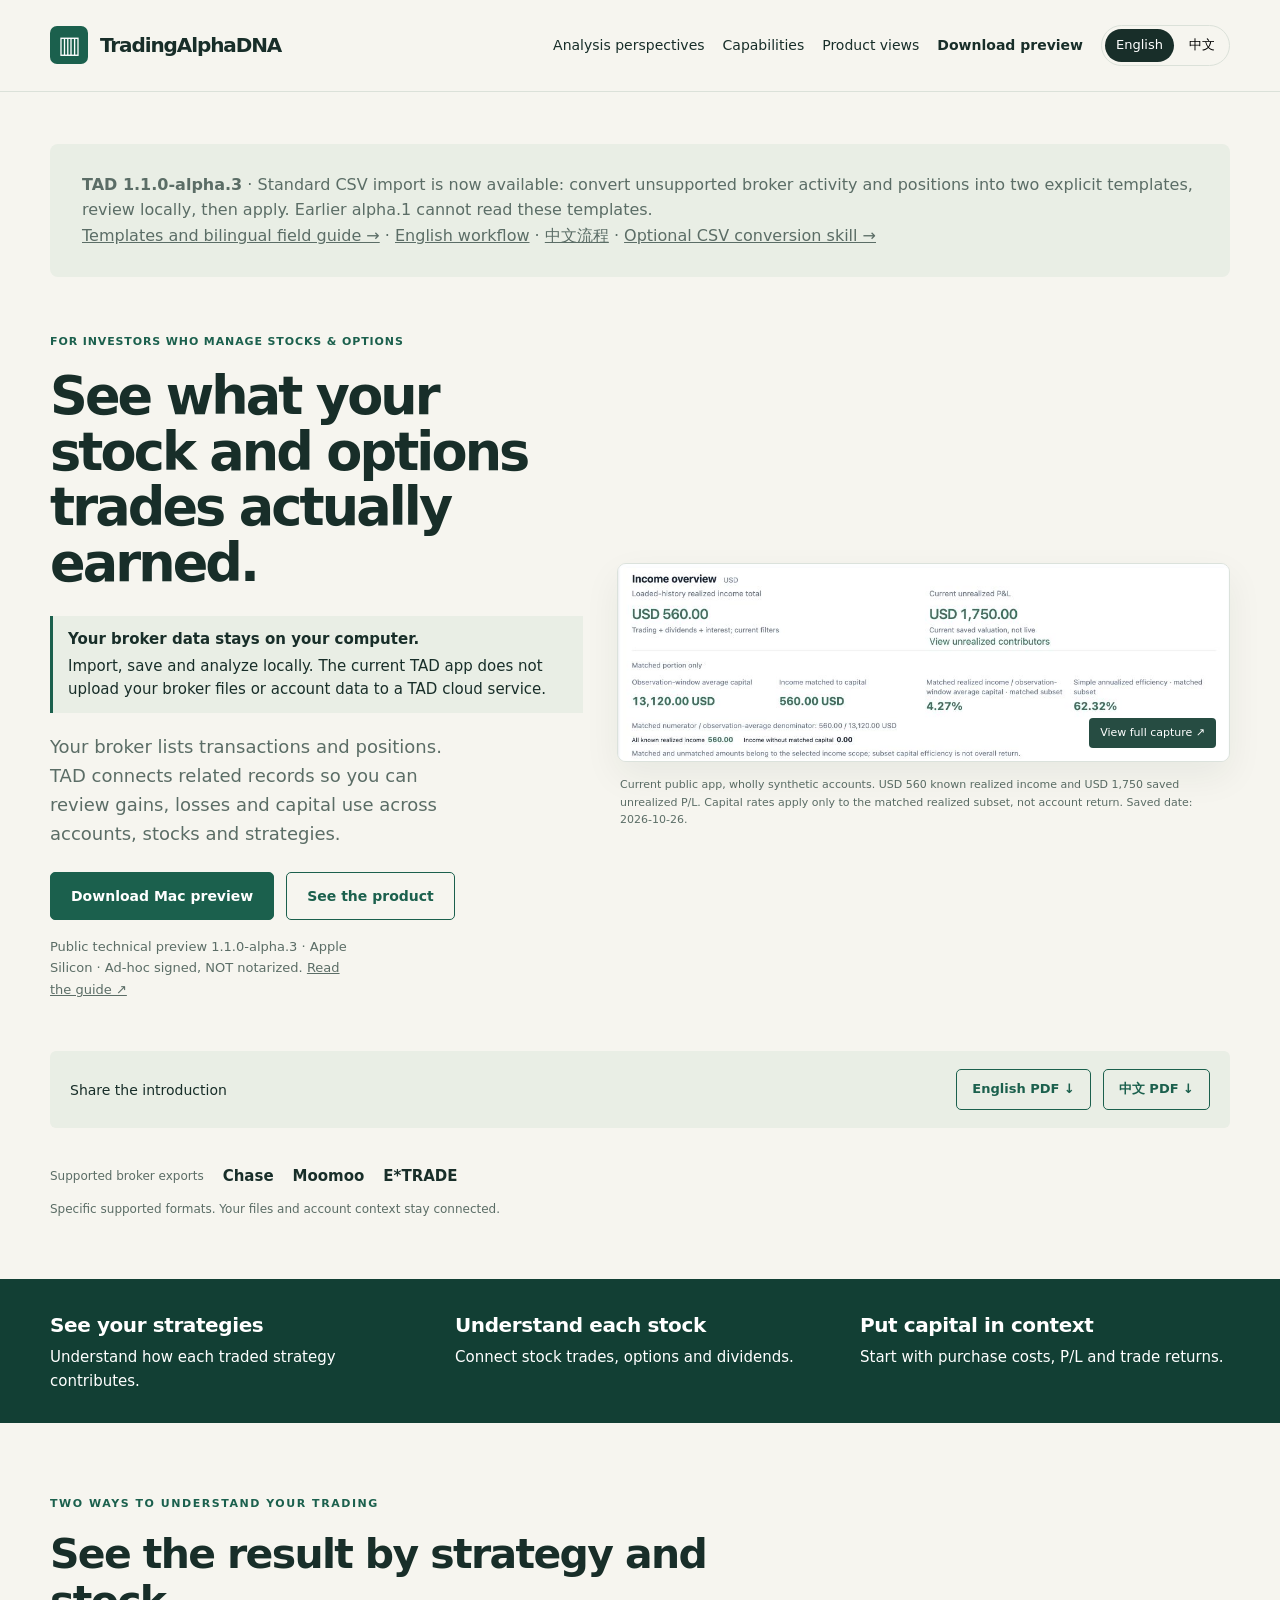
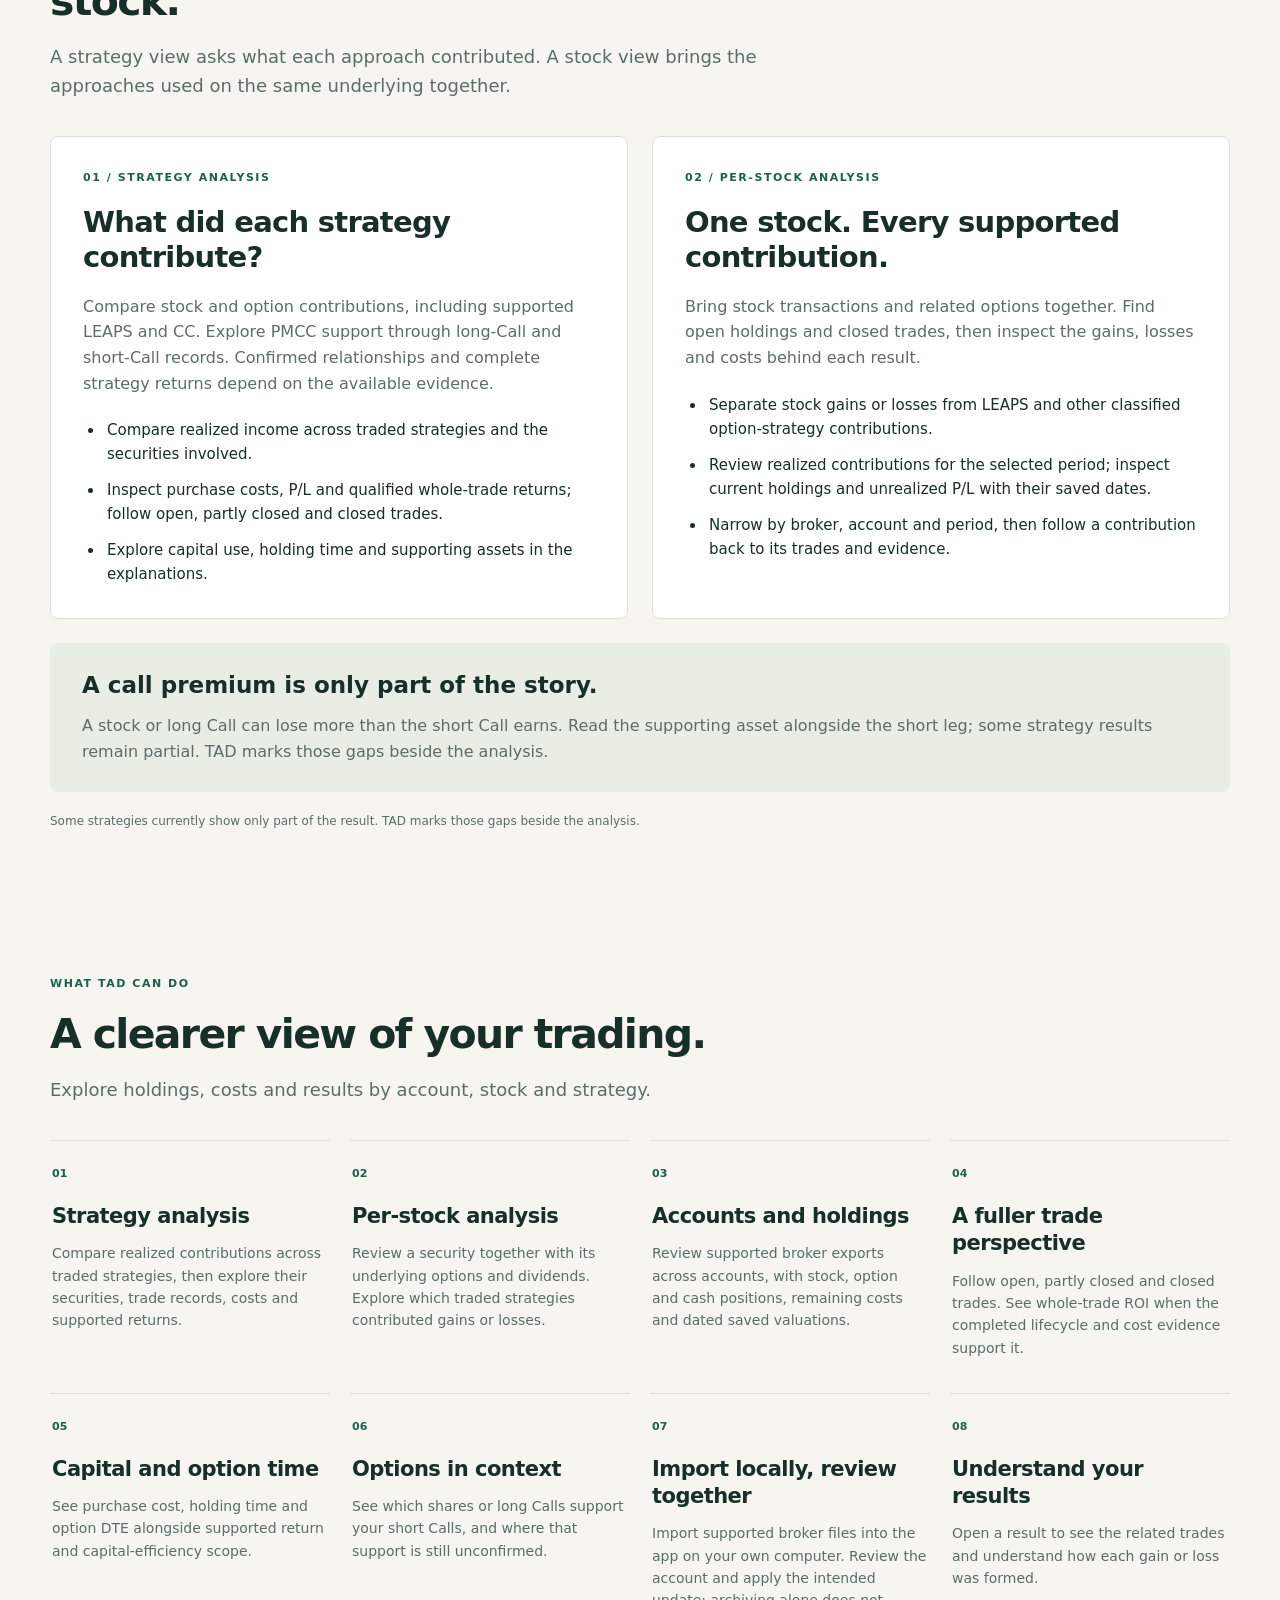
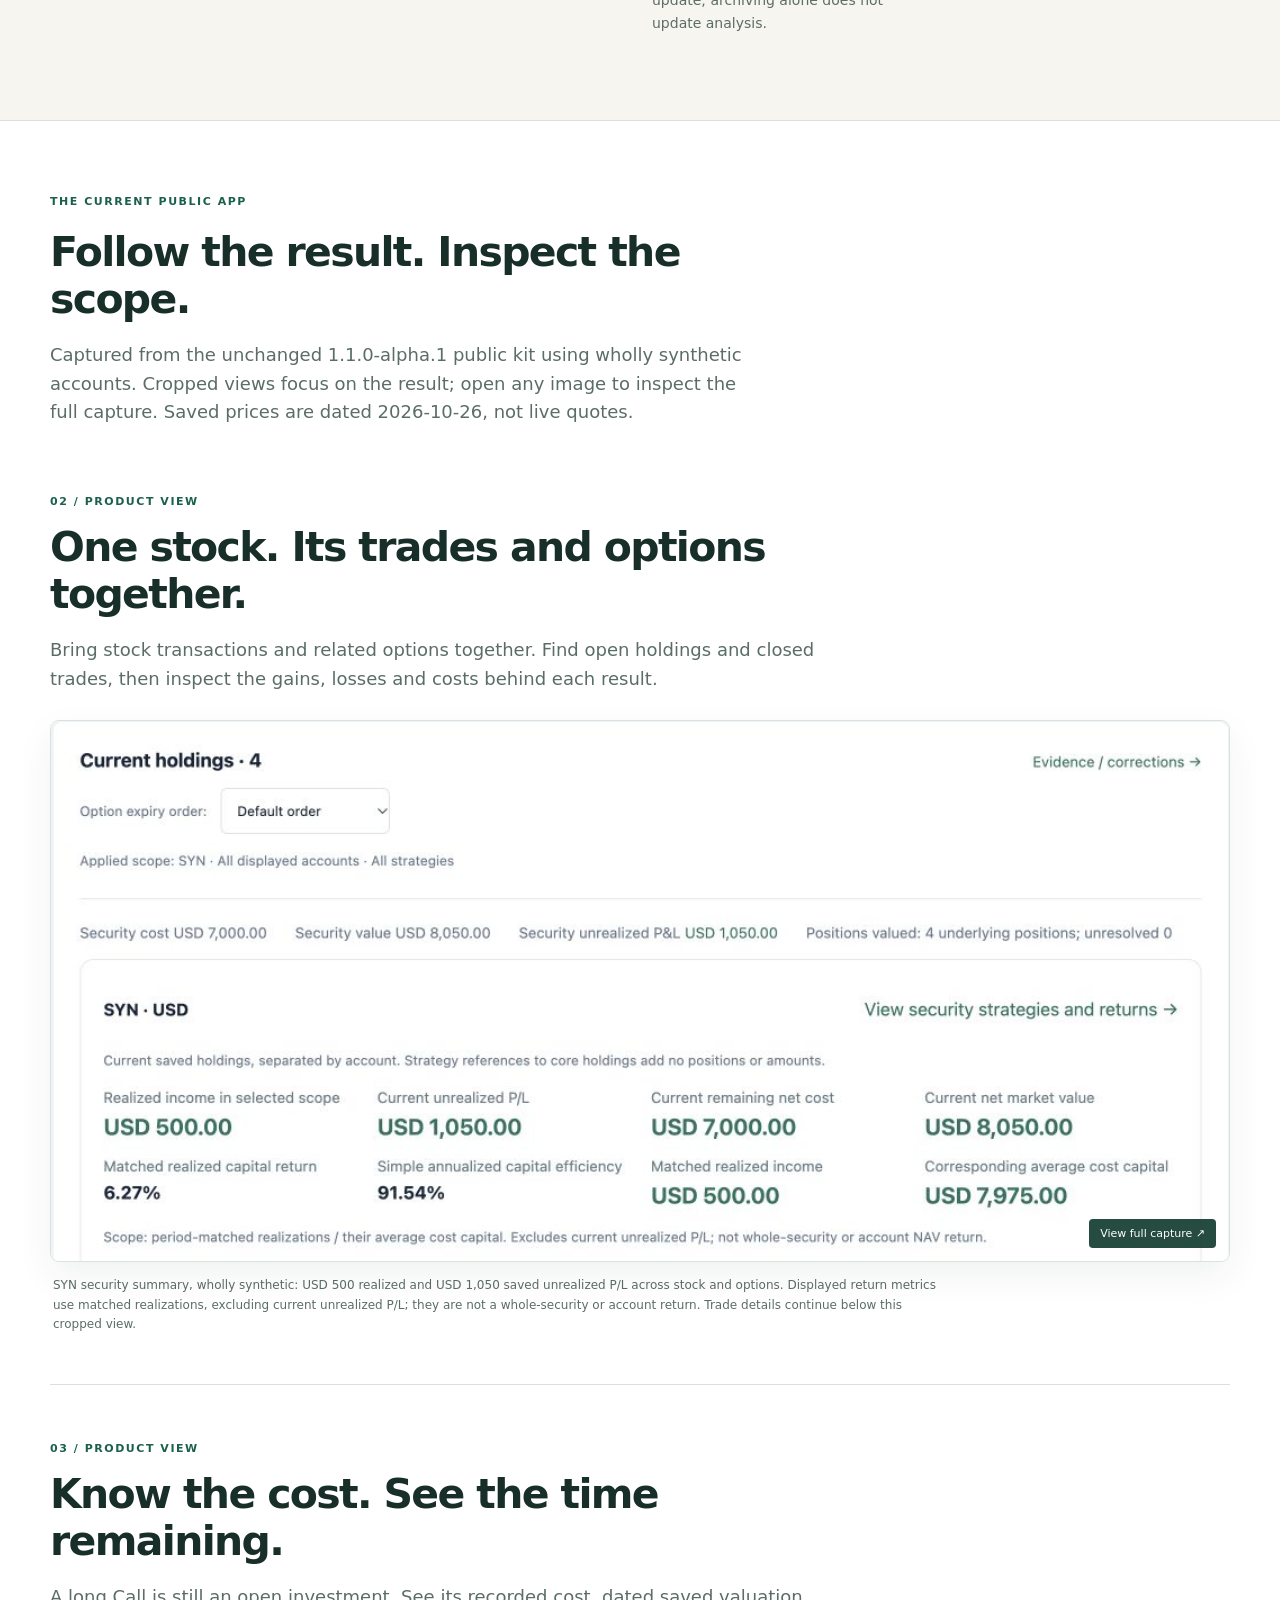
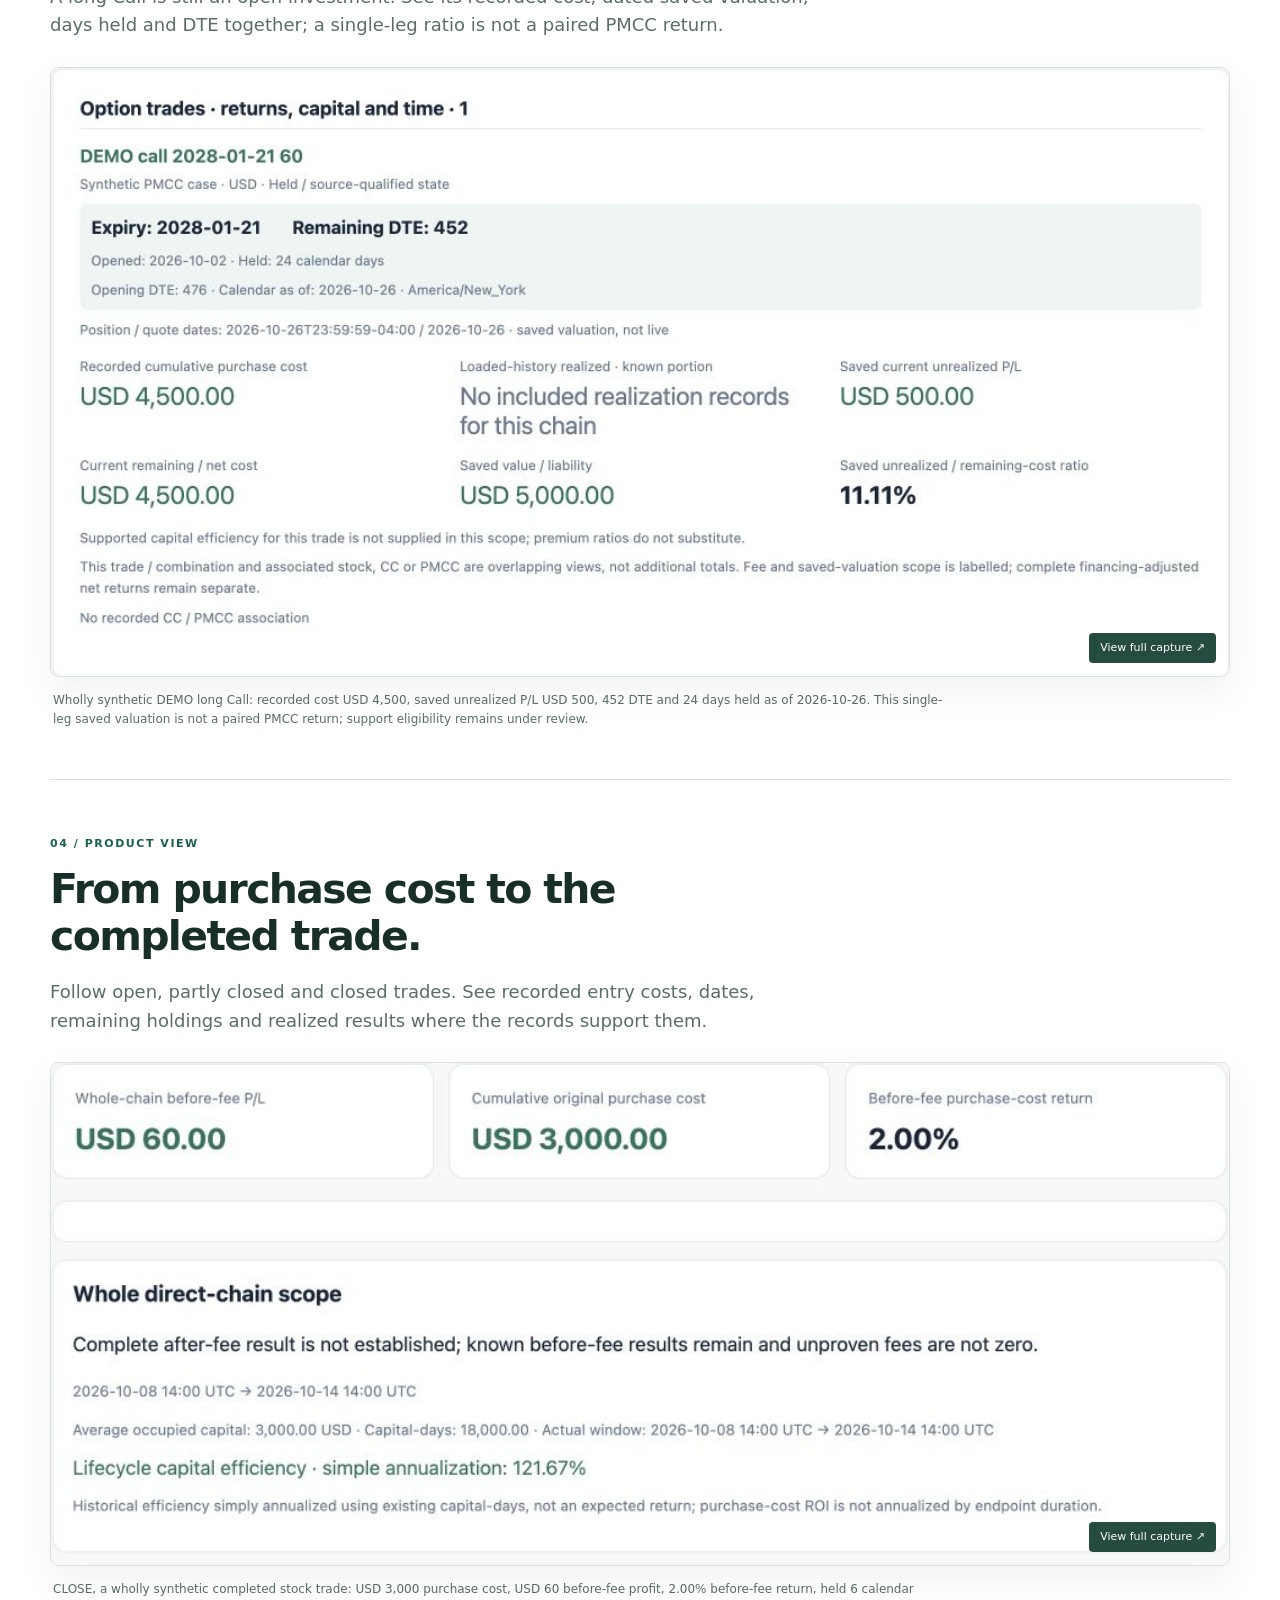
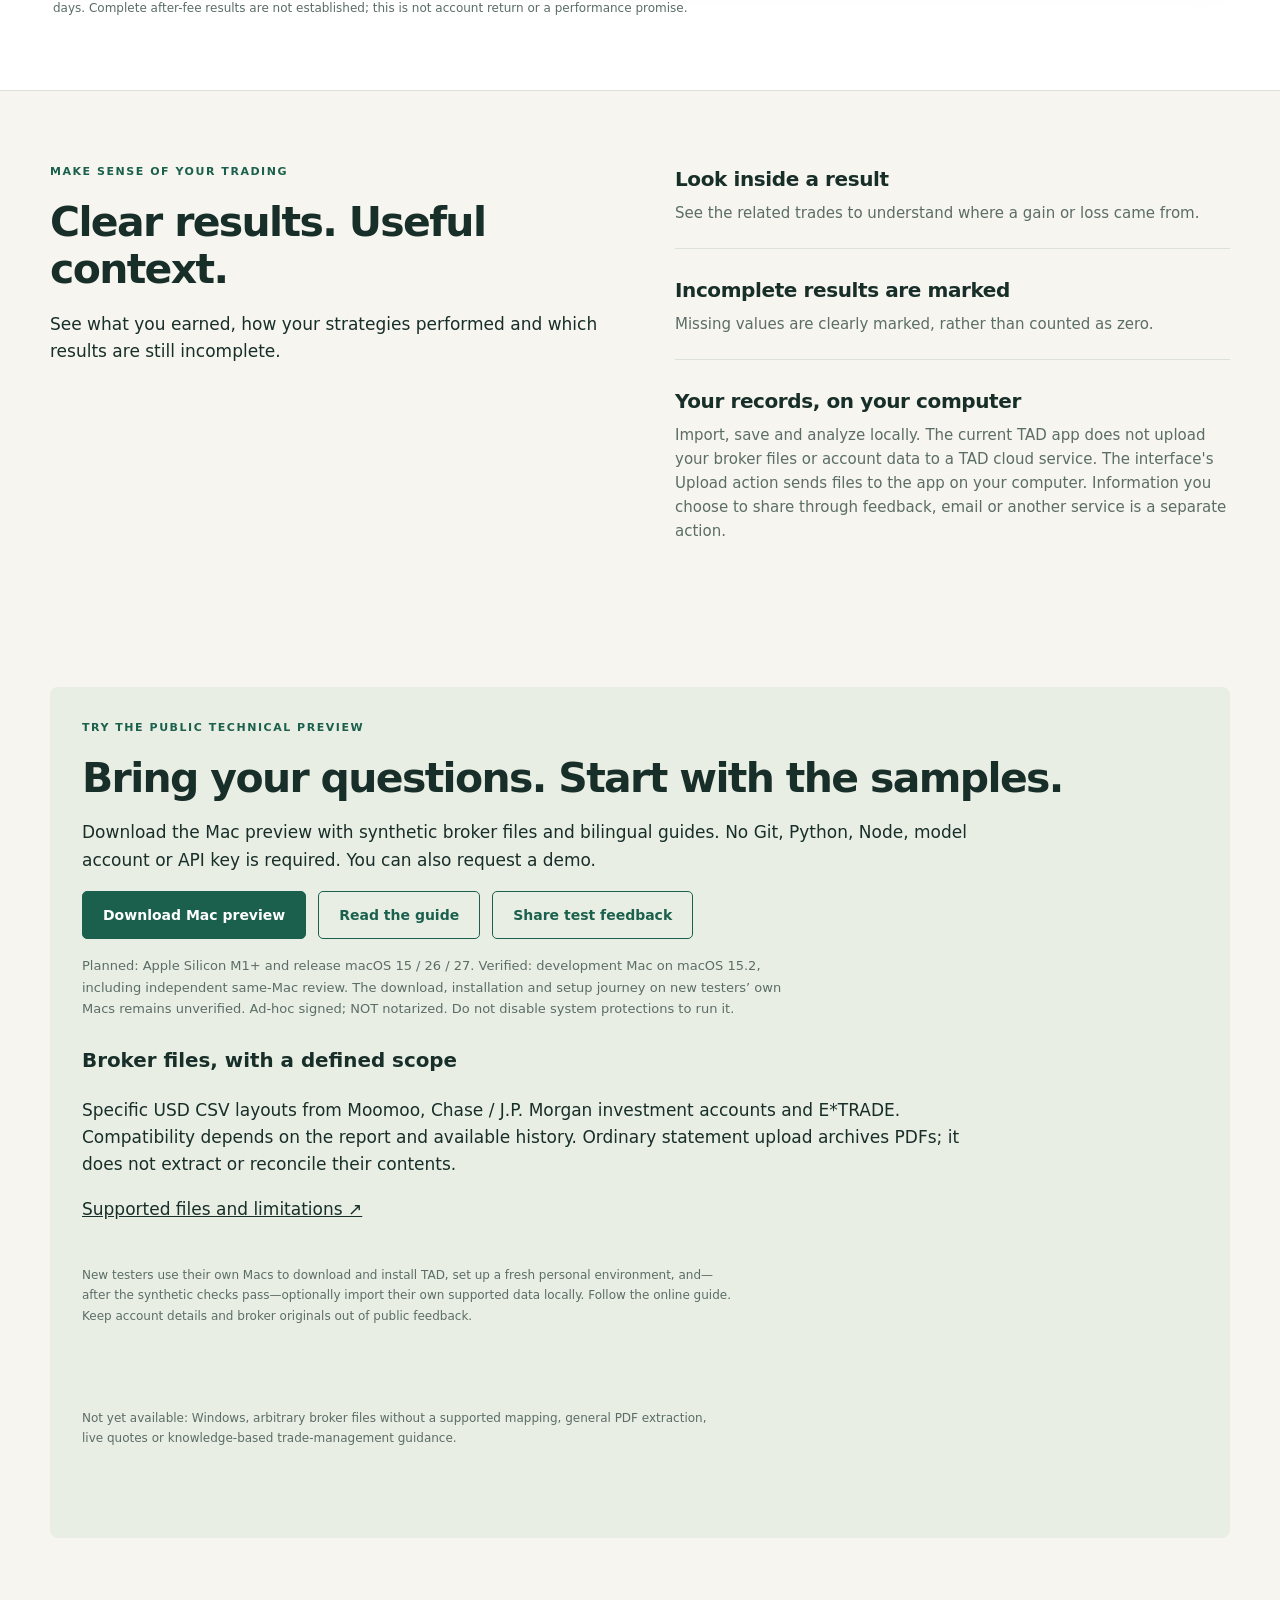
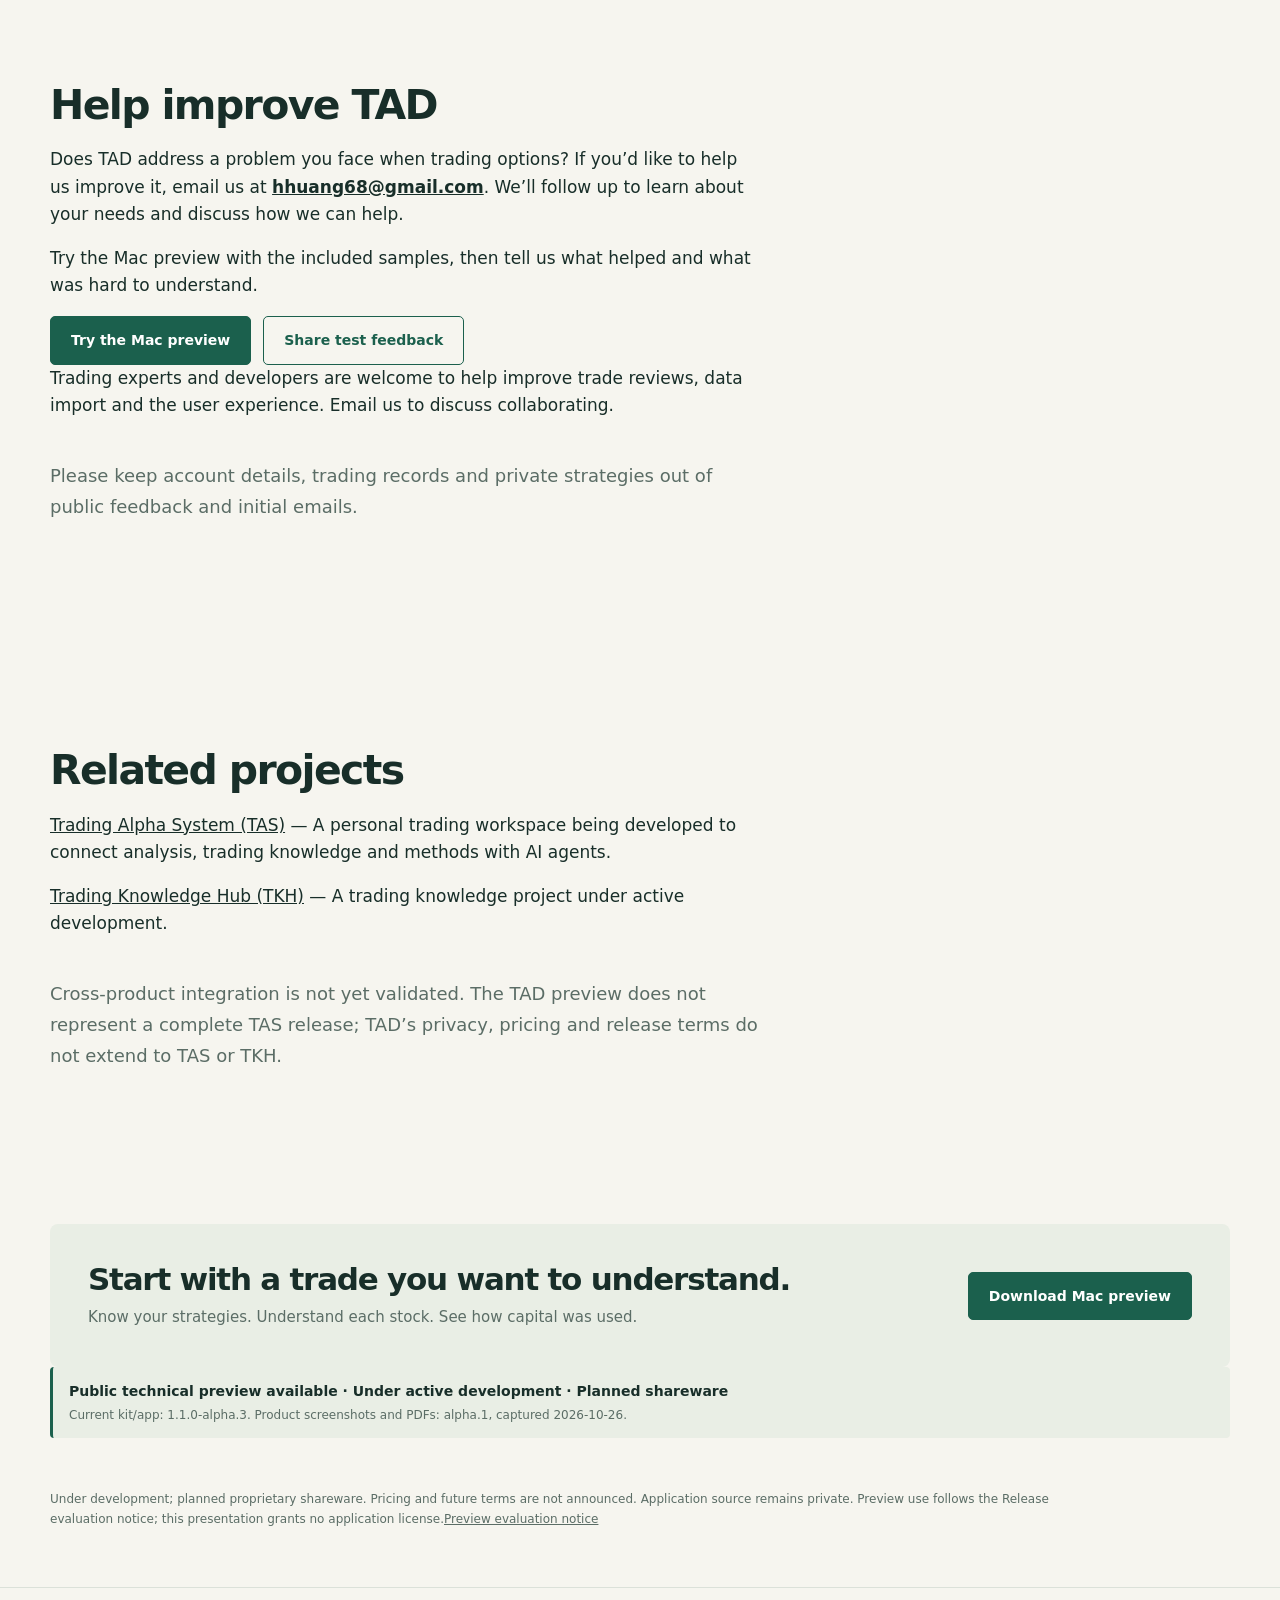
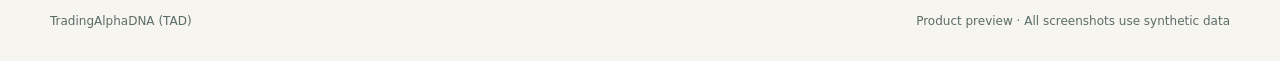
==== commit 7c9e4b09: "Clarify testing on new testers own Macs" ====
--- a/index.html
+++ b/index.html
@@ -8,7 +8,7 @@
 .screen-crop{position:relative;overflow:hidden;aspect-ratio:var(--sw) / var(--sh);background:#f4f7f7}.screen-crop img{position:absolute;max-width:none;width:calc(1280 / var(--sw) * 100%);height:auto;left:calc(-1 * var(--sx) / var(--sw) * 100%);top:calc(-1 * var(--sy) / var(--sh) * 100%)}body[data-language="zh"] .screen-crop{--sx:var(--zx);--sy:var(--zy);--sw:var(--zw);--sh:var(--zh)}.preview-note{font-size:13px!important;line-height:1.65;color:var(--muted);margin-top:16px!important}.nav-download{font-weight:750}.download-panel{padding:32px;background:var(--wash);border-radius:8px}.download-panel h3{margin-top:26px}.download-panel>p{max-width:85ch}.hero .hero-copy>p:first-of-type{font-size:18px}.hero-grid{grid-template-columns:1fr 1.15fr;gap:34px}.hero .hero-product figcaption{font-size:11px}.hero h1{font-size:clamp(40px,4.1vw,60px)}@media(max-width:900px){.hero-grid{grid-template-columns:1fr}.hero .hero-product{margin-top:20px}}@media(max-width:680px){.download-panel{padding:22px}.preview-note{font-size:12px!important}}
 </style></head><body data-language="en"><a class="skip" href="#main">Skip to content / 跳到正文</a><header><div class="wrap header-row"><a class="brand" href="#main"><span class="mark" aria-hidden="true">▥</span>TradingAlphaDNA</a><nav class="nav" aria-label="Product navigation"><a href="#analysis"><span data-lang="en">Analysis perspectives</span><span data-lang="zh">分析视角</span></a><a href="#features"><span data-lang="en">Capabilities</span><span data-lang="zh">产品功能</span></a><a href="#screens"><span data-lang="en">Product views</span><span data-lang="zh">界面一览</span></a><a class="nav-download" href="https://github.com/TradingAlphaDNA/tad-showcase/releases/tag/tad-test-v1.1.0-alpha.3"><span data-lang="en">Download preview</span><span data-lang="zh">下载测试版</span></a><div class="languages" aria-label="Language / 语言"><button type="button" class="language" data-set-language="en" aria-pressed="true">English</button><button type="button" class="language" data-set-language="zh" aria-pressed="false">中文</button></div></nav></div></header><main id="main"><section class="wrap" style="padding-top:28px"><div class="review-question"><p><strong>TAD 1.1.0-alpha.3</strong> · <span data-lang="en">Standard CSV import is now available: convert unsupported broker activity and positions into two explicit templates, review locally, then apply. Earlier alpha.1 cannot read these templates.</span><span data-lang="zh">标准CSV导入已提供：将未支持券商流水及持仓转换成两份明确模板，在本机核对后应用。旧alpha.1不能读取新模板。</span></p><p><a href="docs/standard-import/index.html"><span data-lang="en">Templates and bilingual field guide →</span><span data-lang="zh">两份模板与中英文字段指南 →</span></a> · <a href="docs/testing/standard-import.en.md">English workflow</a> · <a href="docs/testing/standard-import.zh.md">中文流程</a> · <a href="https://github.com/TradingAlphaDNA/tad-showcase/releases/tag/tad-broker-csv-v0.1.0"><span data-lang="en">Optional CSV conversion skill →</span><span data-lang="zh">可选券商 CSV 转换助手 →</span></a></p></div></section><section class="hero wrap"><p class="eyebrow"><span data-lang="en">FOR INVESTORS WHO MANAGE STOCKS &amp; OPTIONS</span><span data-lang="zh">为自己管理股票与期权的投资者而设计</span></p><div class="hero-grid"><div class="hero-message"><h1><span data-lang="en">See what your stock and options trades actually earned.</span><span data-lang="zh">看清股票和期权交易， 到底赚了多少。</span></h1><div class="hero-copy"><div class="local-data"><strong><span data-lang="en">Your broker data stays on your computer.</span><span data-lang="zh">券商数据留在你的电脑上。</span></strong><span data-lang="en">Import, save and analyze locally. The current TAD app does not upload your broker files or account data to a TAD cloud service.</span><span data-lang="zh">在本机导入、保存和分析。当前 TAD 本地应用不会把券商文件或账户数据上传到 TAD 云端。</span></div><p><span data-lang="en">Your broker lists transactions and positions. TAD connects related records so you can review gains, losses and capital use across accounts, stocks and strategies.</span><span data-lang="zh">券商列出了成交与持仓，但相关交易的结果仍不容易看清。TAD 把记录连接起来，帮助你按账户、个股和策略复盘盈亏与资金使用。</span></p><div class="actions"><a class="action" href="https://github.com/TradingAlphaDNA/tad-showcase/releases/tag/tad-test-v1.1.0-alpha.3"><span data-lang="en">Download Mac preview</span><span data-lang="zh">下载 Mac 预览</span></a><a class="action secondary" href="#screens"><span data-lang="en">See the product</span><span data-lang="zh">查看产品界面</span></a></div><p class="preview-note"><span data-lang="en">Public technical preview 1.1.0-alpha.3 · Apple Silicon · Ad-hoc signed, NOT notarized.</span><span data-lang="zh">公开技术预览 1.1.0-alpha.3 · Apple Silicon · 临时签名，尚未公证。</span> <a href="https://github.com/TradingAlphaDNA/tad-showcase/blob/main/docs/testing/README.en.md" data-lang="en">Read the guide ↗</a><a href="https://github.com/TradingAlphaDNA/tad-showcase/blob/main/docs/testing/README.zh.md" data-lang="zh">阅读试用说明 ↗</a></p></div></div><figure class="hero-product" id="view-overview"><button class="shot" type="button" data-enlarge><div class="screen-crop" style="--sx:194;--sy:361;--sw:1047;--sh:338;--zx:194;--zy:361;--zw:1047;--zh:338"><img data-lang="en" src="assets/screenshots/tad-alpha1-overview.en.jpg" width="1280" height="720" alt="Current public TAD app, wholly synthetic: overview"><img data-lang="zh" src="assets/screenshots/tad-alpha1-overview.zh.jpg" width="1280" height="720" alt="当前公开包，全合成资料：overview"></div><span class="zoom"><span data-lang="en">View full capture ↗</span><span data-lang="zh">查看完整截图 ↗</span></span></button><figcaption><span data-lang="en">Current public app, wholly synthetic accounts. USD 560 known realized income and USD 1,750 saved unrealized P/L. Capital rates apply only to the matched realized subset, not account return. Saved date: 2026-10-26.</span><span data-lang="zh">当前公开包、全合成账户：已知已实现收益560美元，保存浮盈1750美元；资金指标仅对应匹配的已实现子集，不是账户回报。保存日期2026-10-26。</span></figcaption></figure></div><div class="pdf-downloads" aria-label="PDF downloads / PDF 下载"><span><span data-lang="en">Share the introduction</span><span data-lang="zh">分享产品介绍</span></span><a class="action secondary" href="TADIntro.en.pdf" download="TADIntro.en.pdf">English PDF ↓</a><a class="action secondary" href="TADIntro.cn.pdf" download="TADIntro.cn.pdf">中文 PDF ↓</a></div><div class="brokers"><span><span data-lang="en">Supported broker exports</span><span data-lang="zh">支持的券商导出</span></span><strong>Chase</strong><strong>Moomoo</strong><strong>E*TRADE</strong></div><p class="hero-note"><span data-lang="en">Specific supported formats. Your files and account context stay connected.</span><span data-lang="zh">支持特定导出格式；文件与账户信息始终保持关联。</span></p></section><section class="promise-band"><div class="wrap promises"><p><strong><span data-lang="en">See your strategies</span><span data-lang="zh">策略，比较贡献</span></strong><span data-lang="en">Understand how each traded strategy contributes.</span><span data-lang="zh">了解各项已交易策略分别带来的收益。</span></p><p><strong><span data-lang="en">Understand each stock</span><span data-lang="zh">个股，综合复盘</span></strong><span data-lang="en">Connect stock trades, options and dividends.</span><span data-lang="zh">联系股票交易、相关期权策略与分红。</span></p><p><strong><span data-lang="en">Put capital in context</span><span data-lang="zh">资金，结合时间</span></strong><span data-lang="en">Start with purchase costs, P/L and trade returns.</span><span data-lang="zh">先看买入成本、盈亏和交易回报，再理解占资与时间。</span></p></div></section><section class="section wrap" id="analysis"><div class="section-top"><p class="eyebrow"><span data-lang="en">TWO WAYS TO UNDERSTAND YOUR TRADING</span><span data-lang="zh">两个视角，看清自己的交易</span></p><h2><span data-lang="en">See the result by strategy and stock.</span><span data-lang="zh">按策略与个股，看清交易结果。</span></h2><p><span data-lang="en">A strategy view asks what each approach contributed. A stock view brings the approaches used on the same underlying together.</span><span data-lang="zh">策略视角回答每种做法带来了什么；个股视角把同一标的上采用过的不同做法联系起来。</span></p></div><div class="analysis-grid"><article class="analysis-card"><p class="eyebrow"><span data-lang="en">01 / STRATEGY ANALYSIS</span><span data-lang="zh">01 / 策略分析</span></p><h3><span data-lang="en">What did each strategy contribute?</span><span data-lang="zh">每种策略，分别带来了什么？</span></h3><p><span data-lang="en">Compare stock and option contributions, including supported LEAPS and CC. Explore PMCC support through long-Call and short-Call records. Confirmed relationships and complete strategy returns depend on the available evidence.</span><span data-lang="zh">比较股票与期权的收益贡献，包括有记录依据的 LEAPS 和 CC。联系长期 Call 与短 Call，查看 PMCC 支撑情况；关系确认和完整策略回报取决于现有依据。</span></p><ul><li><span data-lang="en">Compare realized income across traded strategies and the securities involved.</span><span data-lang="zh">比较交易过的策略及其涉及个股的已实现收益贡献。</span></li><li><span data-lang="en">Inspect purchase costs, P/L and qualified whole-trade returns; follow open, partly closed and closed trades.</span><span data-lang="zh">查看买入成本、盈亏与符合条件的整笔交易回报，追踪持有中、部分平仓和已闭环交易。</span></li><li><span data-lang="en">Explore capital use, holding time and supporting assets in the explanations.</span><span data-lang="zh">在说明中进一步了解资金占用、持有时间与期权支撑资产。</span></li></ul></article><article class="analysis-card"><p class="eyebrow"><span data-lang="en">02 / PER-STOCK ANALYSIS</span><span data-lang="zh">02 / 个股分析</span></p><h3><span data-lang="en">One stock. Every supported contribution.</span><span data-lang="zh">一只个股，看清各项已支持的贡献。</span></h3><p><span data-lang="en">Bring stock transactions and related options together. Find open holdings and closed trades, then inspect the gains, losses and costs behind each result.</span><span data-lang="zh">联系股票交易和相关期权，找到仍在持仓与已经平仓的交易，进一步查看各项结果背后的盈利、亏损和成本。</span></p><ul><li><span data-lang="en">Separate stock gains or losses from LEAPS and other classified option-strategy contributions.</span><span data-lang="zh">分开看股票自身的盈亏，以及 LEAPS 等已分类期权策略的收益贡献。</span></li><li><span data-lang="en">Review realized contributions for the selected period; inspect current holdings and unrealized P/L with their saved dates.</span><span data-lang="zh">按所选期间回看已实现贡献，另行查看带保存日期的当前持仓与浮盈亏。</span></li><li><span data-lang="en">Narrow by broker, account and period, then follow a contribution back to its trades and evidence.</span><span data-lang="zh">按券商、账户和期间缩小范围，再从贡献追溯到交易与来源依据。</span></li></ul></article></div><aside class="review-question"><h3><span data-lang="en">A call premium is only part of the story.</span><span data-lang="zh">收到 Call 权利金，只是故事的一部分。</span></h3><p><span data-lang="en">A stock or long Call can lose more than the short Call earns. Read the supporting asset alongside the short leg; some strategy results remain partial. TAD marks those gaps beside the analysis.</span><span data-lang="zh">股票或长期 Call 的亏损可能超过短 Call 收益。结合支撑资产回看短腿；部分策略结果仍不完整，缺项会在分析旁标明。</span></p></aside><p class="analysis-scope"><span data-lang="en">Some strategies currently show only part of the result. TAD marks those gaps beside the analysis.</span><span data-lang="zh">部分策略目前只能展示部分结果，缺项会在分析旁标明。</span></p></section><section class="section wrap" id="features"><div class="section-top"><p class="eyebrow"><span data-lang="en">WHAT TAD CAN DO</span><span data-lang="zh">TAD 能为你做什么</span></p><h2><span data-lang="en">A clearer view of your trading.</span><span data-lang="zh">从盈亏到策略，看清自己的交易。</span></h2><p><span data-lang="en">Explore holdings, costs and results by account, stock and strategy.</span><span data-lang="zh">按账户、个股与策略，查看持仓、成本和收益。</span></p></div><div class="features"><article class="feature"><span class="feature-number">01</span><h3><span data-lang="en">Strategy analysis</span><span data-lang="zh">策略分析，了解收益来源</span></h3><p><span data-lang="en">Compare realized contributions across traded strategies, then explore their securities, trade records, costs and supported returns.</span><span data-lang="zh">比较已交易策略的已实现收益贡献，进一步查看涉及个股、交易记录、买入成本与有依据的交易回报。</span></p></article><article class="feature"><span class="feature-number">02</span><h3><span data-lang="en">Per-stock analysis</span><span data-lang="zh">个股分析，联系股票与期权</span></h3><p><span data-lang="en">Review a security together with its underlying options and dividends. Explore which traded strategies contributed gains or losses.</span><span data-lang="zh">将个股的股票交易、以其为底层的期权与分红联系起来，查看各项已交易策略分别带来的盈利或亏损。</span></p></article><article class="feature"><span class="feature-number">03</span><h3><span data-lang="en">Accounts and holdings</span><span data-lang="zh">多账户持仓，一起看清</span></h3><p><span data-lang="en">Review supported broker exports across accounts, with stock, option and cash positions, remaining costs and dated saved valuations.</span><span data-lang="zh">汇集支持的券商导出，跨账户查看股票、期权与现金持仓、剩余成本及带日期的保存估值。</span></p></article><article class="feature"><span class="feature-number">04</span><h3><span data-lang="en">A fuller trade perspective</span><span data-lang="zh">从整笔交易看回报</span></h3><p><span data-lang="en">Follow open, partly closed and closed trades. See whole-trade ROI when the completed lifecycle and cost evidence support it.</span><span data-lang="zh">追踪未平仓、部分平仓与已闭环交易；完整生命周期和成本依据充分时，查看整笔交易回报率。</span></p></article><article class="feature"><span class="feature-number">05</span><h3><span data-lang="en">Capital and option time</span><span data-lang="zh">资金与期权时间</span></h3><p><span data-lang="en">See purchase cost, holding time and option DTE alongside supported return and capital-efficiency scope.</span><span data-lang="zh">将买入成本、持有时间和期权剩余 DTE，与有依据的回报和资金效率范围放在一起看。</span></p></article><article class="feature"><span class="feature-number">06</span><h3><span data-lang="en">Options in context</span><span data-lang="zh">期权持仓，结合支撑来看</span></h3><p><span data-lang="en">See which shares or long Calls support your short Calls, and where that support is still unconfirmed.</span><span data-lang="zh">看清哪些股票或长期 Call 支撑卖出的 Call，以及哪些支撑关系仍未确认。</span></p></article><article class="feature"><span class="feature-number">07</span><h3><span data-lang="en">Import locally, review together</span><span data-lang="zh">本机导入，集中复盘</span></h3><p><span data-lang="en">Import supported broker files into the app on your own computer. Review the account and apply the intended update; archiving alone does not update analysis.</span><span data-lang="zh">将支持的券商文件导入自己电脑上的 TAD，核对账户后明确应用更新；仅归档不会更新分析。</span></p></article><article class="feature"><span class="feature-number">08</span><h3><span data-lang="en">Understand your results</span><span data-lang="zh">看懂盈亏，理解交易</span></h3><p><span data-lang="en">Open a result to see the related trades and understand how each gain or loss was formed.</span><span data-lang="zh">点开一项收益，查看相关交易，理解这笔盈亏是怎样形成的。</span></p></article></div></section><section class="views section" id="screens"><div class="wrap"><div class="section-top"><p class="eyebrow"><span data-lang="en">THE CURRENT PUBLIC APP</span><span data-lang="zh">当前公开程序的真实界面</span></p><h2><span data-lang="en">Follow the result. Inspect the scope.</span><span data-lang="zh">看清结果，也看清适用范围。</span></h2><p><span data-lang="en">Captured from the unchanged 1.1.0-alpha.1 public kit using wholly synthetic accounts. Cropped views focus on the result; open any image to inspect the full capture. Saved prices are dated 2026-10-26, not live quotes.</span><span data-lang="zh">截图来自未改动的 1.1.0-alpha.1 公开包及全合成账户。局部视图聚焦结果，点击可查看完整截图。保存报价日期为 2026-10-26，不是实时行情。</span></p></div><article class="story" id="view-security"><div class="story-heading"><p class="eyebrow">02 / <span data-lang="en">PRODUCT VIEW</span><span data-lang="zh">产品界面</span></p><h2><span data-lang="en">One stock. Its trades and options together.</span><span data-lang="zh">一只个股，串起股票与期权。</span></h2><p><span data-lang="en">Bring stock transactions and related options together. Find open holdings and closed trades, then inspect the gains, losses and costs behind each result.</span><span data-lang="zh">联系股票交易和相关期权，找到仍在持仓与已经平仓的交易，进一步查看各项结果背后的盈利、亏损和成本。</span></p></div><figure><button class="shot" type="button" data-enlarge><div class="screen-crop" style="--sx:194;--sy:84;--sw:1047;--sh:480;--zx:194;--zy:84;--zw:1047;--zh:480"><img data-lang="en" src="assets/screenshots/tad-alpha1-holdings.en.jpg" width="1280" height="720" loading="lazy" alt="Current public TAD app, wholly synthetic: holdings"><img data-lang="zh" src="assets/screenshots/tad-alpha1-holdings.zh.jpg" width="1280" height="720" loading="lazy" alt="当前公开包，全合成资料：holdings"></div><span class="zoom"><span data-lang="en">View full capture ↗</span><span data-lang="zh">查看完整截图 ↗</span></span></button><figcaption><span data-lang="en">SYN security summary, wholly synthetic: USD 500 realized and USD 1,050 saved unrealized P/L across stock and options. Displayed return metrics use matched realizations, excluding current unrealized P/L; they are not a whole-security or account return. Trade details continue below this cropped view.</span><span data-lang="zh">SYN个股汇总、全合成资料：股票和期权合计已实现500美元、保存浮盈1050美元。所示回报指标仅用匹配的已实现收益，不计当前浮盈，不是整个标的或账户的回报。交易明细在此局部视图下方。</span></figcaption></figure></article><article class="story" id="view-option-time"><div class="story-heading"><p class="eyebrow">03 / <span data-lang="en">PRODUCT VIEW</span><span data-lang="zh">产品界面</span></p><h2><span data-lang="en">Know the cost. See the time remaining.</span><span data-lang="zh">看清开仓成本，也看清剩余时间。</span></h2><p><span data-lang="en">A long Call is still an open investment. See its recorded cost, dated saved valuation, days held and DTE together; a single-leg ratio is not a paired PMCC return.</span><span data-lang="zh">长期 Call 仍是进行中的投资。一起看已记录成本、带日期的保存估值、持有天数和剩余 DTE；单腿比例不等于配对 PMCC 回报。</span></p></div><figure><button class="shot" type="button" data-enlarge><div class="screen-crop" style="--sx:194;--sy:92;--sw:1047;--sh:540;--zx:194;--zy:92;--zw:1047;--zh:510"><img data-lang="en" src="assets/screenshots/tad-alpha1-option-time.en.jpg" width="1280" height="720" loading="lazy" alt="Current public TAD app, wholly synthetic: option time"><img data-lang="zh" src="assets/screenshots/tad-alpha1-option-time.zh.jpg" width="1280" height="720" loading="lazy" alt="当前公开包，全合成资料：option time"></div><span class="zoom"><span data-lang="en">View full capture ↗</span><span data-lang="zh">查看完整截图 ↗</span></span></button><figcaption><span data-lang="en">Wholly synthetic DEMO long Call: recorded cost USD 4,500, saved unrealized P/L USD 500, 452 DTE and 24 days held as of 2026-10-26. This single-leg saved valuation is not a paired PMCC return; support eligibility remains under review.</span><span data-lang="zh">DEMO全合成长期Call：已记录成本4500美元，保存浮盈500美元，截至2026-10-26剩余452天、已持有24天；这是单腿保存估值，不是配对PMCC回报，支撑资格仍需核对。</span></figcaption></figure></article><article class="story" id="view-trades"><div class="story-heading"><p class="eyebrow">04 / <span data-lang="en">PRODUCT VIEW</span><span data-lang="zh">产品界面</span></p><h2><span data-lang="en">From purchase cost to the completed trade.</span><span data-lang="zh">从买入成本，看到闭环交易结果。</span></h2><p><span data-lang="en">Follow open, partly closed and closed trades. See recorded entry costs, dates, remaining holdings and realized results where the records support them.</span><span data-lang="zh">跟随未平仓、部分平仓与已平仓交易，查看记录支持的建仓成本、日期、剩余持仓和已实现结果。</span></p></div><figure><button class="shot" type="button" data-enlarge><div class="screen-crop" style="--sx:280;--sy:195;--sw:963;--sh:410;--zx:280;--zy:201;--zw:963;--zh:410"><img data-lang="en" src="assets/screenshots/tad-alpha1-closed-trade.en.jpg" width="1280" height="720" loading="lazy" alt="Current public TAD app, wholly synthetic: closed trade"><img data-lang="zh" src="assets/screenshots/tad-alpha1-closed-trade.zh.jpg" width="1280" height="720" loading="lazy" alt="当前公开包，全合成资料：closed trade"></div><span class="zoom"><span data-lang="en">View full capture ↗</span><span data-lang="zh">查看完整截图 ↗</span></span></button><figcaption><span data-lang="en">CLOSE, a wholly synthetic completed stock trade: USD 3,000 purchase cost, USD 60 before-fee profit, 2.00% before-fee return, held 6 calendar days. Complete after-fee results are not established; this is not account return or a performance promise.</span><span data-lang="zh">CLOSE全合成已闭环股票交易：买入成本3000美元，费用前收益60美元，费用前回报2.00%，持有6个自然日；完整费用后结果尚未建立，不是账户回报或收益承诺。</span></figcaption></figure></article></div></section><section class="section wrap"><div class="trust"><div><p class="eyebrow"><span data-lang="en">MAKE SENSE OF YOUR TRADING</span><span data-lang="zh">看懂自己的交易</span></p><h2><span data-lang="en">Clear results. Useful context.</span><span data-lang="zh">看清结果，也看清分析范围。</span></h2><p><span data-lang="en">See what you earned, how your strategies performed and which results are still incomplete.</span><span data-lang="zh">看清赚了多少、策略表现如何，以及哪些结果还不完整。</span></p></div><div class="trust-list"><div class="trust-item"><h3><span data-lang="en">Look inside a result</span><span data-lang="zh">看懂每项收益</span></h3><p><span data-lang="en">See the related trades to understand where a gain or loss came from.</span><span data-lang="zh">查看相关交易，理解这笔盈利或亏损从何而来。</span></p></div><div class="trust-item"><h3><span data-lang="en">Incomplete results are marked</span><span data-lang="zh">尚不完整，一眼可见</span></h3><p><span data-lang="en">Missing values are clearly marked, rather than counted as zero.</span><span data-lang="zh">缺失部分会明确标注，不会被当成零。</span></p></div><div class="trust-item"><h3><span data-lang="en">Your records, on your computer</span><span data-lang="zh">资料，保留在本机</span></h3><p><span data-lang="en">Import, save and analyze locally. The current TAD app does not upload your broker files or account data to a TAD cloud service. The interface's Upload action sends files to the app on your computer. Information you choose to share through feedback, email or another service is a separate action.</span><span data-lang="zh">在本机导入、保存和分析。当前 TAD 本地应用不会把券商文件或账户数据上传到 TAD 云端。 界面中的“上传”是把文件交给本机运行的程序；你自行通过反馈、邮件或其他服务分享信息，是另外的动作。</span></p></div></div></div></section><section class="section wrap" id="download"><div class="download-panel"><p class="eyebrow"><span data-lang="en">TRY THE PUBLIC TECHNICAL PREVIEW</span><span data-lang="zh">试用公开技术预览</span></p><h2><span data-lang="en">Bring your questions.
 Start with the samples.</span><span data-lang="zh">带着你的问题，
-从合成案例开始。</span></h2><p><span data-lang="en">Download the Mac preview with synthetic broker files and bilingual guides. No Git, Python, Node, model account or API key is required. You can also request a demo.</span><span data-lang="zh">Mac 预览套件提供合成券商文件和中英文指南，无需 Git、Python、Node、模型账号或 API Key。也可以先申请演示。</span></p><div class="actions"><a class="action" href="https://github.com/TradingAlphaDNA/tad-showcase/releases/tag/tad-test-v1.1.0-alpha.3"><span data-lang="en">Download Mac preview</span><span data-lang="zh">下载 Mac 预览</span></a><a class="action secondary" href="https://github.com/TradingAlphaDNA/tad-showcase/blob/main/docs/testing/README.en.md" data-lang="en">Read the guide</a><a class="action secondary" href="https://github.com/TradingAlphaDNA/tad-showcase/blob/main/docs/testing/README.zh.md" data-lang="zh">阅读试用说明</a><a class="action secondary" href="https://github.com/TradingAlphaDNA/tad-showcase/issues/new?template=technical-preview.yml"><span data-lang="en">Share test feedback</span><span data-lang="zh">反馈试用结果</span></a></div><p class="preview-note"><span data-lang="en">Planned: Apple Silicon M1+ and release macOS 15 / 26 / 27. Verified: development Mac on macOS 15.2, including independent same-Mac review. Test-user Macs remain unverified. Ad-hoc signed; NOT notarized. Do not disable system protections to run it.</span><span data-lang="zh">计划支持 Apple Silicon M1+ 和 macOS 15 / 26 / 27 正式版。目前仅在 macOS 15.2 开发机验证，含同机独立审阅；测试用户 Mac 尚待验证。临时签名，尚未公证；请勿为运行它关闭系统保护。</span></p><h3><span data-lang="en">Broker files, with a defined scope</span><span data-lang="zh">券商支持有明确的文件范围</span></h3><p><span data-lang="en">Specific USD CSV layouts from Moomoo, Chase / J.P. Morgan investment accounts and E*TRADE. Compatibility depends on the report and available history. Ordinary statement upload archives PDFs; it does not extract or reconcile their contents.</span><span data-lang="zh">支持 Moomoo、Chase / J.P. Morgan 投资账户与 E*TRADE 的特定美元 CSV 格式，兼容性取决于报告类型和历史记录。普通上传中的 statement PDF 仅归档，不会自动提取内容或完成对账。</span></p><p><a href="https://github.com/TradingAlphaDNA/tad-showcase/blob/main/docs/testing/broker-support.en.md" data-lang="en">Supported files and limitations ↗</a><a href="https://github.com/TradingAlphaDNA/tad-showcase/blob/main/docs/testing/broker-support.zh.md" data-lang="zh">支持文件与限制 ↗</a></p><p class="scope"><span data-lang="en">Begin with synthetic samples. After those checks pass, use the online guide for optional personal-data evaluation in a separate fresh environment. Keep account details and broker originals out of public feedback.</span><span data-lang="zh">先试合成案例。检查通过后，可按在线指南在独立新环境中本地试用个人数据。公开反馈不要附账户资料或券商原件。</span></p><p class="scope"><span data-lang="en">Not yet available: Windows, arbitrary broker files without a supported mapping, general PDF extraction, live quotes or knowledge-based trade-management guidance.</span><span data-lang="zh">本版尚未提供：Windows、未经支持映射转换的任意券商文件、通用 PDF 提取、实时行情或基于交易知识的管理指导。</span></p></div></section><section class="section wrap" id="help-improve"><div class="section-top">
+从合成案例开始。</span></h2><p><span data-lang="en">Download the Mac preview with synthetic broker files and bilingual guides. No Git, Python, Node, model account or API key is required. You can also request a demo.</span><span data-lang="zh">Mac 预览套件提供合成券商文件和中英文指南，无需 Git、Python、Node、模型账号或 API Key。也可以先申请演示。</span></p><div class="actions"><a class="action" href="https://github.com/TradingAlphaDNA/tad-showcase/releases/tag/tad-test-v1.1.0-alpha.3"><span data-lang="en">Download Mac preview</span><span data-lang="zh">下载 Mac 预览</span></a><a class="action secondary" href="https://github.com/TradingAlphaDNA/tad-showcase/blob/main/docs/testing/README.en.md" data-lang="en">Read the guide</a><a class="action secondary" href="https://github.com/TradingAlphaDNA/tad-showcase/blob/main/docs/testing/README.zh.md" data-lang="zh">阅读试用说明</a><a class="action secondary" href="https://github.com/TradingAlphaDNA/tad-showcase/issues/new?template=technical-preview.yml"><span data-lang="en">Share test feedback</span><span data-lang="zh">反馈试用结果</span></a></div><p class="preview-note"><span data-lang="en">Planned: Apple Silicon M1+ and release macOS 15 / 26 / 27. Verified: development Mac on macOS 15.2, including independent same-Mac review. The download, installation and setup journey on new testers’ own Macs remains unverified. Ad-hoc signed; NOT notarized. Do not disable system protections to run it.</span><span data-lang="zh">计划支持 Apple Silicon M1+ 和 macOS 15 / 26 / 27 正式版。目前仅在 macOS 15.2 开发机验证，含同机独立审阅；新测试用户在自己 Mac 上的下载、安装和环境建立流程尚待验证。临时签名，尚未公证；请勿为运行它关闭系统保护。</span></p><h3><span data-lang="en">Broker files, with a defined scope</span><span data-lang="zh">券商支持有明确的文件范围</span></h3><p><span data-lang="en">Specific USD CSV layouts from Moomoo, Chase / J.P. Morgan investment accounts and E*TRADE. Compatibility depends on the report and available history. Ordinary statement upload archives PDFs; it does not extract or reconcile their contents.</span><span data-lang="zh">支持 Moomoo、Chase / J.P. Morgan 投资账户与 E*TRADE 的特定美元 CSV 格式，兼容性取决于报告类型和历史记录。普通上传中的 statement PDF 仅归档，不会自动提取内容或完成对账。</span></p><p><a href="https://github.com/TradingAlphaDNA/tad-showcase/blob/main/docs/testing/broker-support.en.md" data-lang="en">Supported files and limitations ↗</a><a href="https://github.com/TradingAlphaDNA/tad-showcase/blob/main/docs/testing/broker-support.zh.md" data-lang="zh">支持文件与限制 ↗</a></p><p class="scope"><span data-lang="en">New testers use their own Macs to download and install TAD, set up a fresh personal environment, and—after the synthetic checks pass—optionally import their own supported data locally. Follow the online guide. Keep account details and broker originals out of public feedback.</span><span data-lang="zh">新测试用户在自己的 Mac 上自行下载、安装 TAD，建立独立个人环境；先通过合成样例检查，再自愿在本机导入自己受支持的数据。请按在线指南操作。公开反馈不要附账户资料或券商原件。</span></p><p class="scope"><span data-lang="en">Not yet available: Windows, arbitrary broker files without a supported mapping, general PDF extraction, live quotes or knowledge-based trade-management guidance.</span><span data-lang="zh">本版尚未提供：Windows、未经支持映射转换的任意券商文件、通用 PDF 提取、实时行情或基于交易知识的管理指导。</span></p></div></section><section class="section wrap" id="help-improve"><div class="section-top">
 <h2><span data-lang="en">Help improve TAD</span><span data-lang="zh">一起改进 TAD</span></h2>
 <p><span data-lang="en">Does TAD address a problem you face when trading options? If you’d like to help us improve it, email us at </span><span data-lang="zh">TAD 是否能帮助解决你在期权交易中遇到的问题？如果你愿意帮助我们改进，欢迎发邮件至 </span><strong><a href="mailto:hhuang68@gmail.com">hhuang68@gmail.com</a></strong><span data-lang="en">. We’ll follow up to learn about your needs and discuss how we can help.</span><span data-lang="zh">。我们会与你联系，了解你的需求，并讨论我们能提供哪些帮助。</span></p>
 <p><span data-lang="en">Try the Mac preview with the included samples, then tell us what helped and what was hard to understand.</span><span data-lang="zh">先用 Mac 测试版中的合成样例试一试，告诉我们哪些分析有帮助、哪些地方难以理解。</span></p>
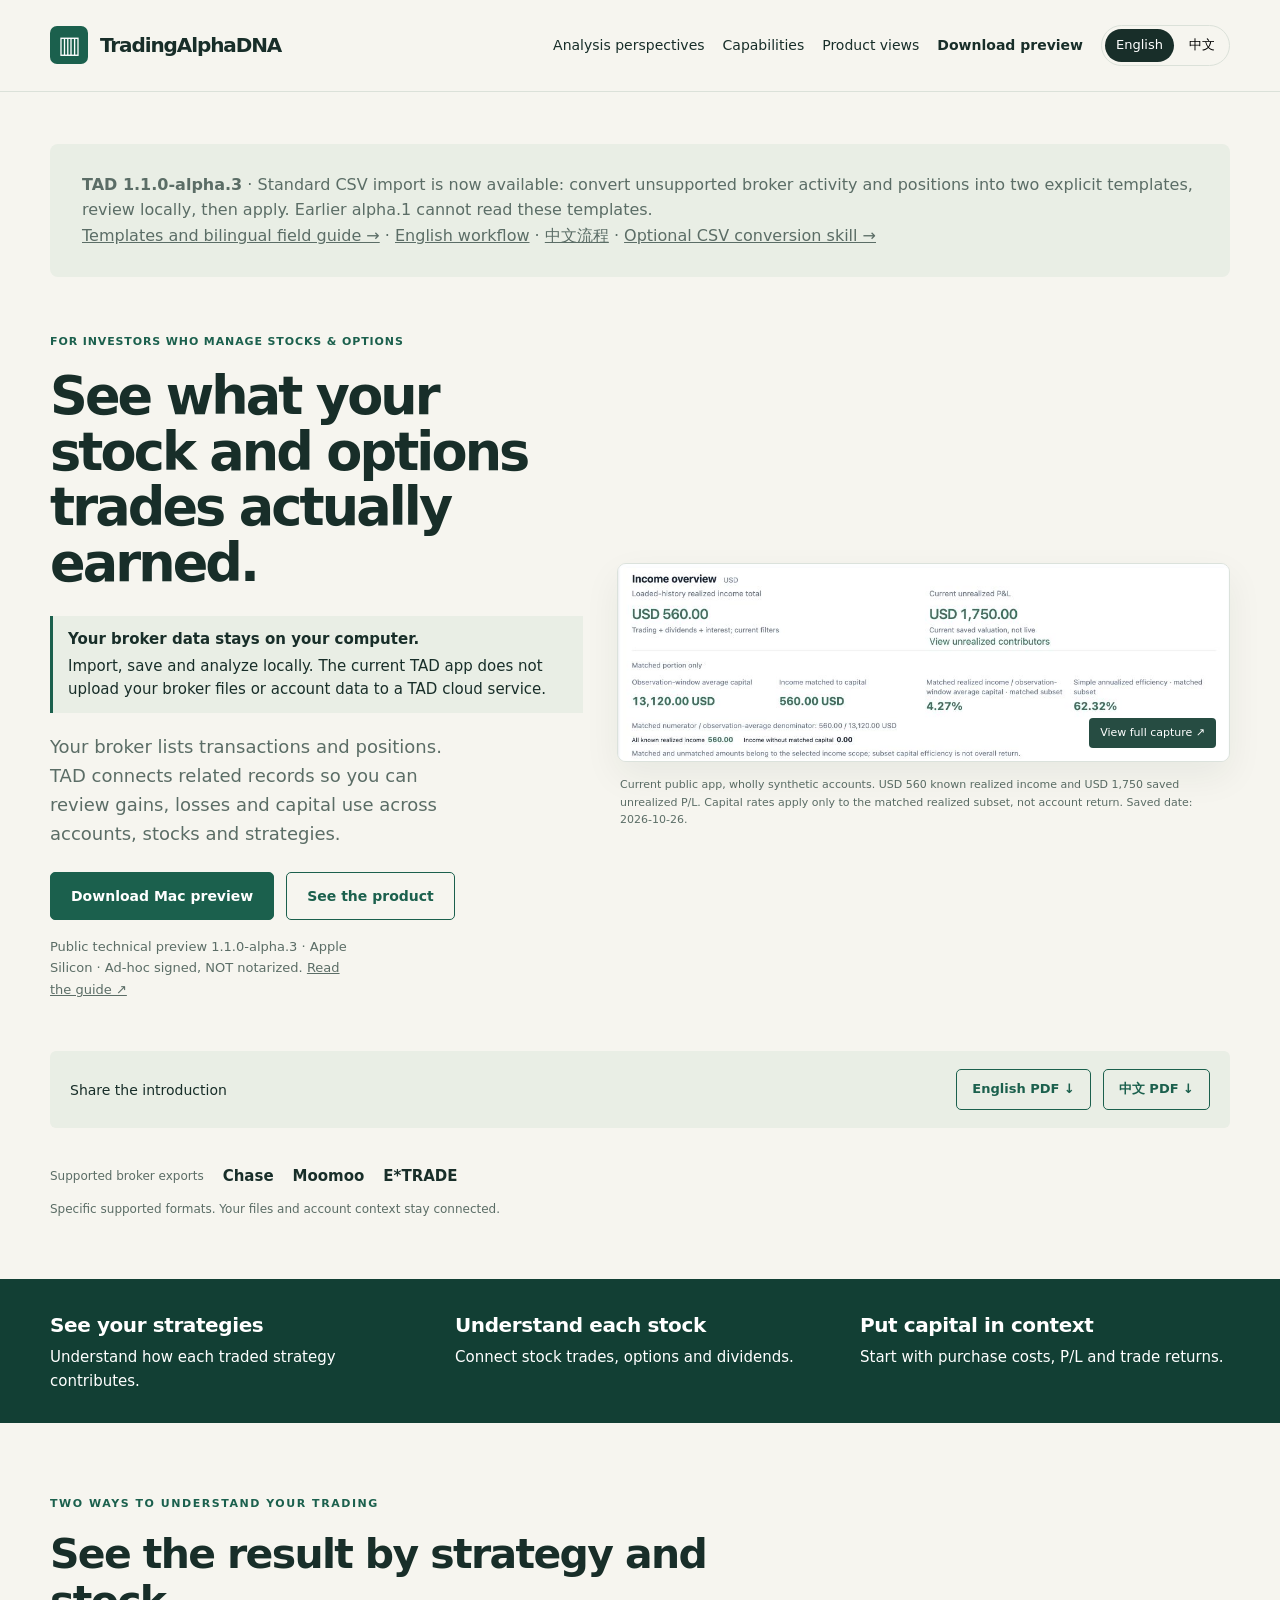
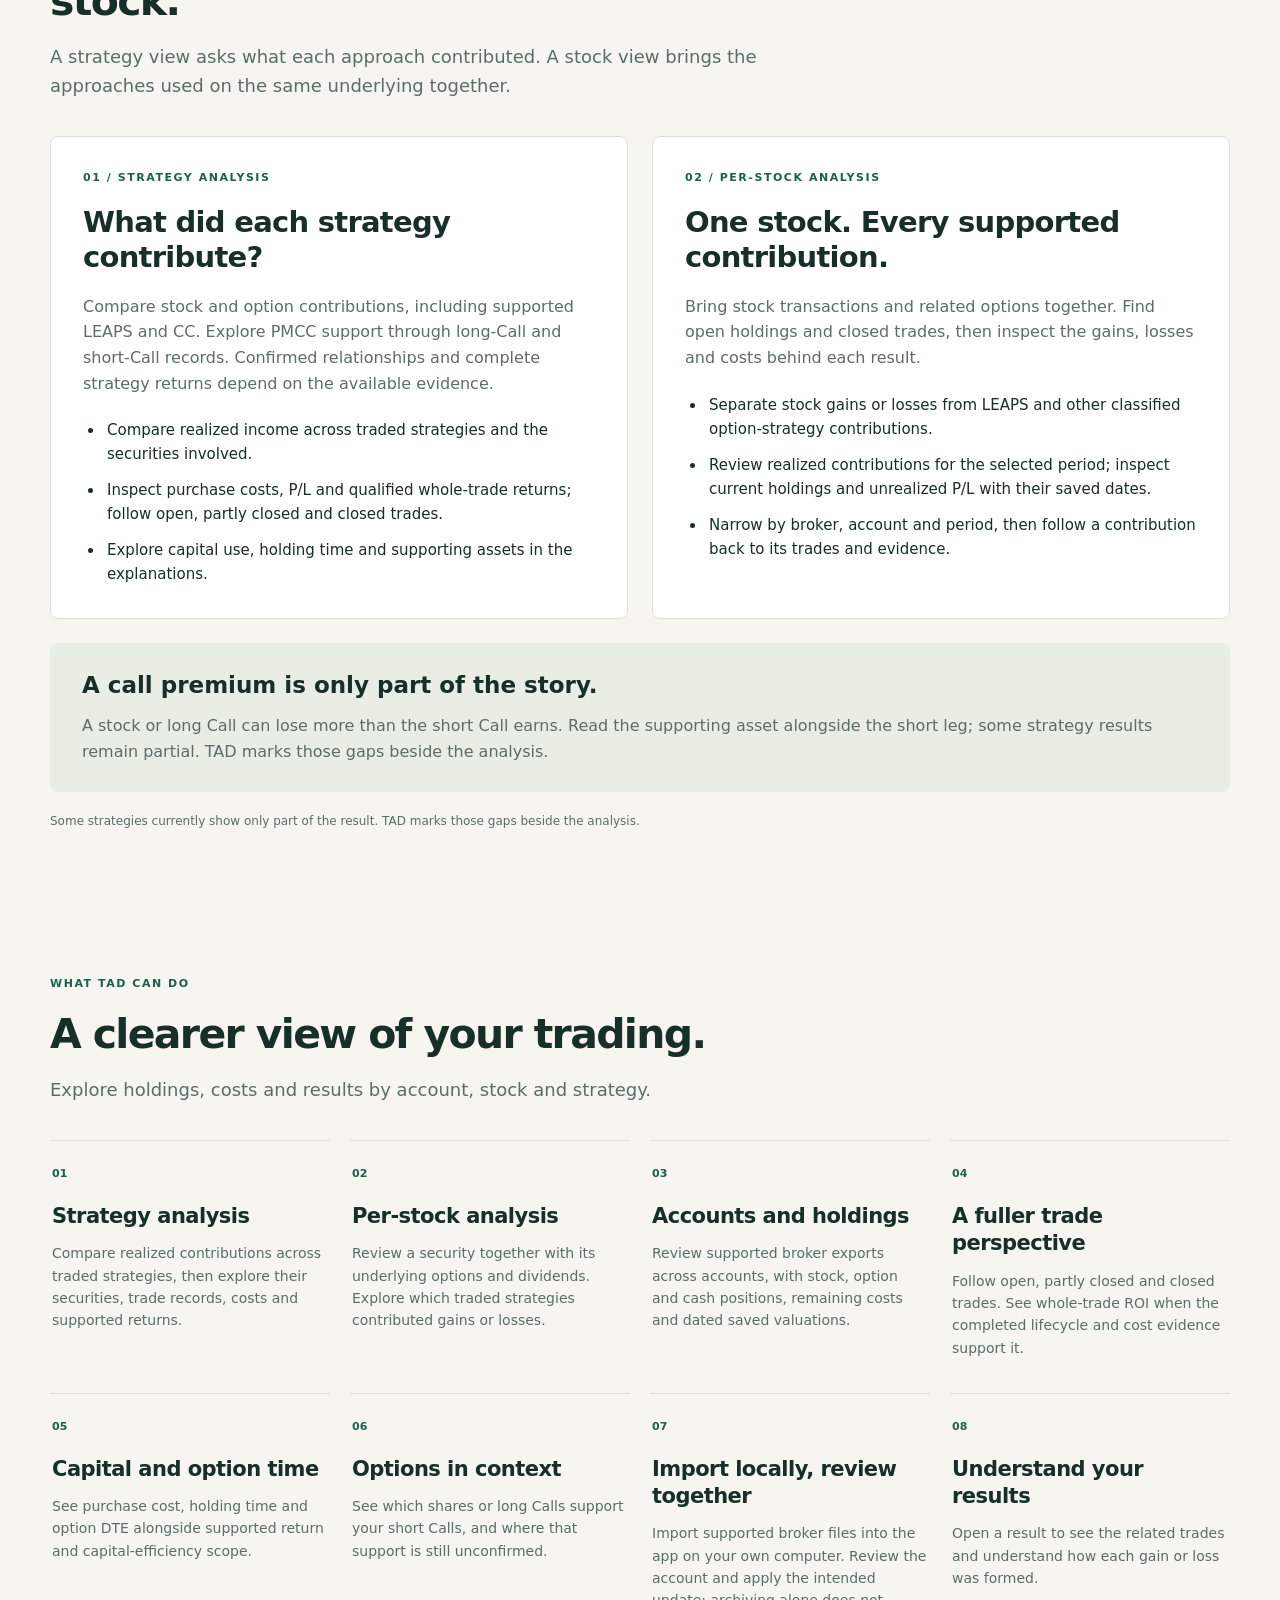
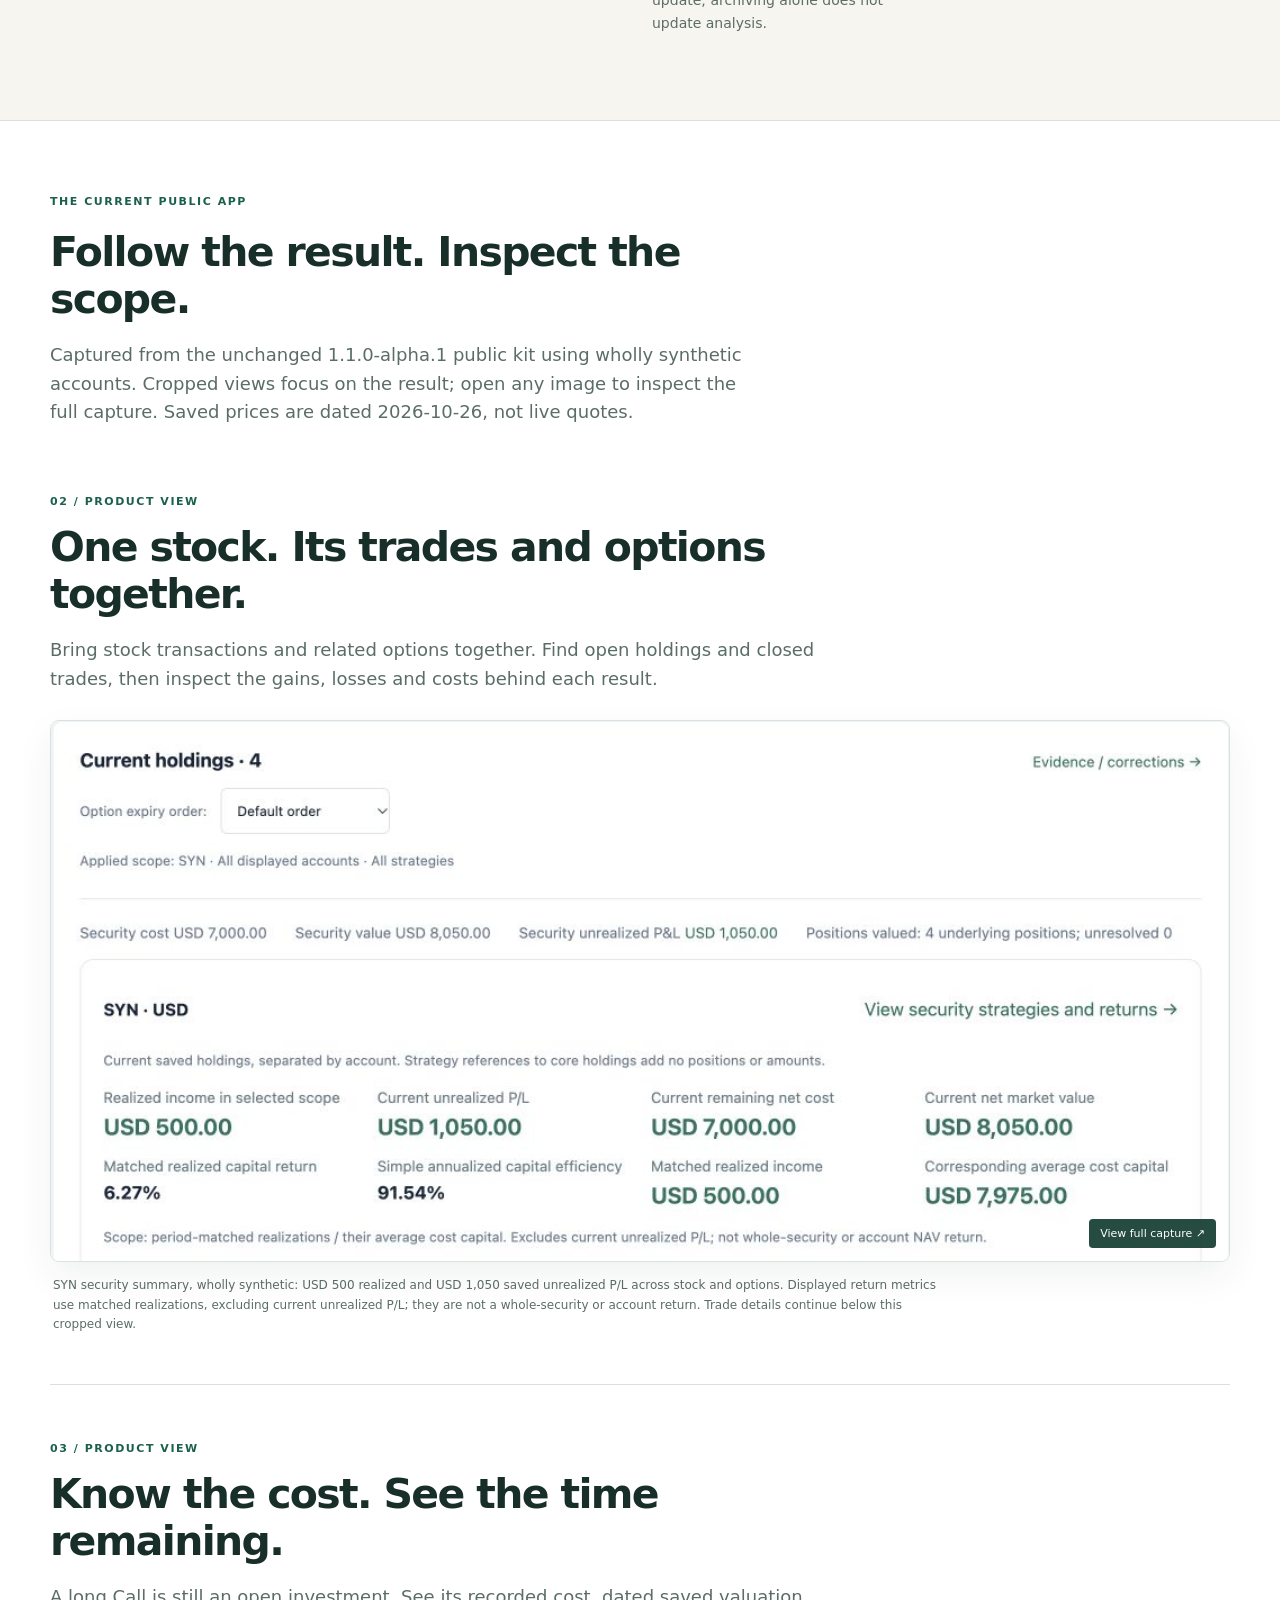
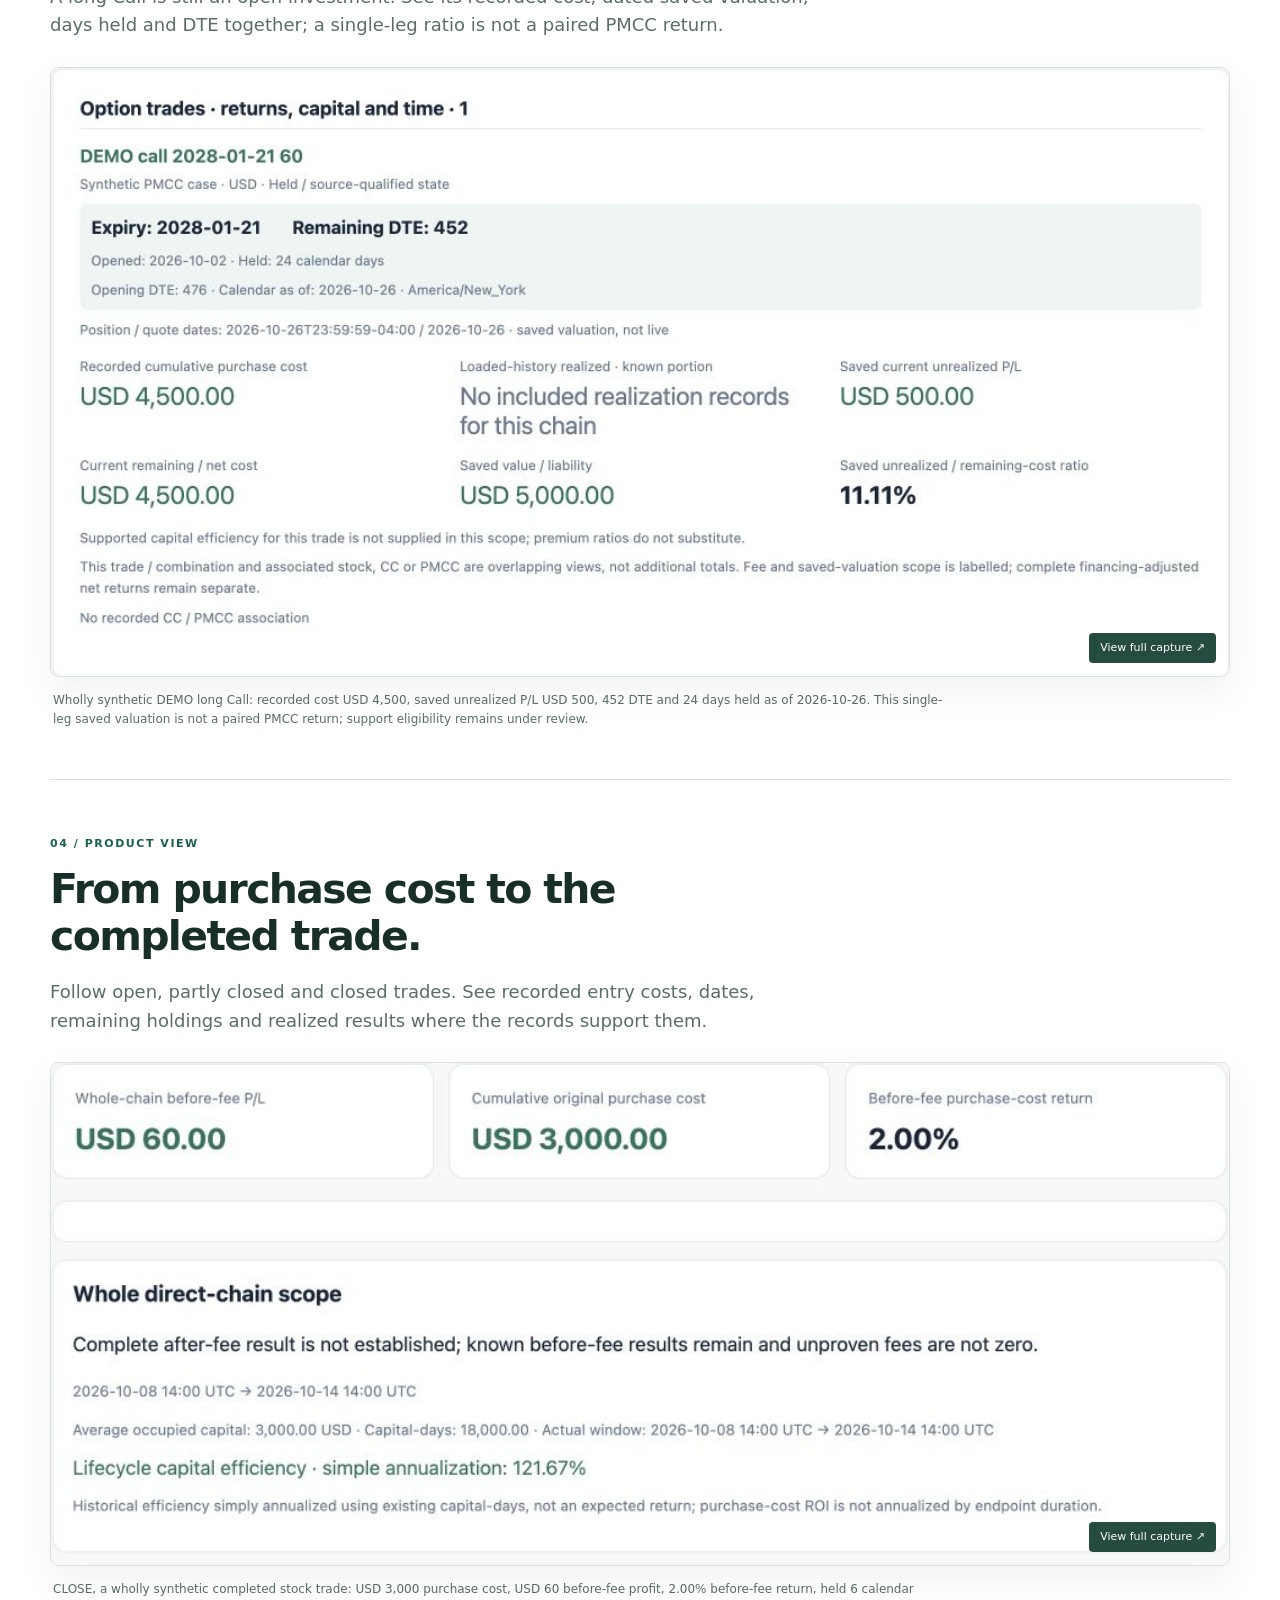
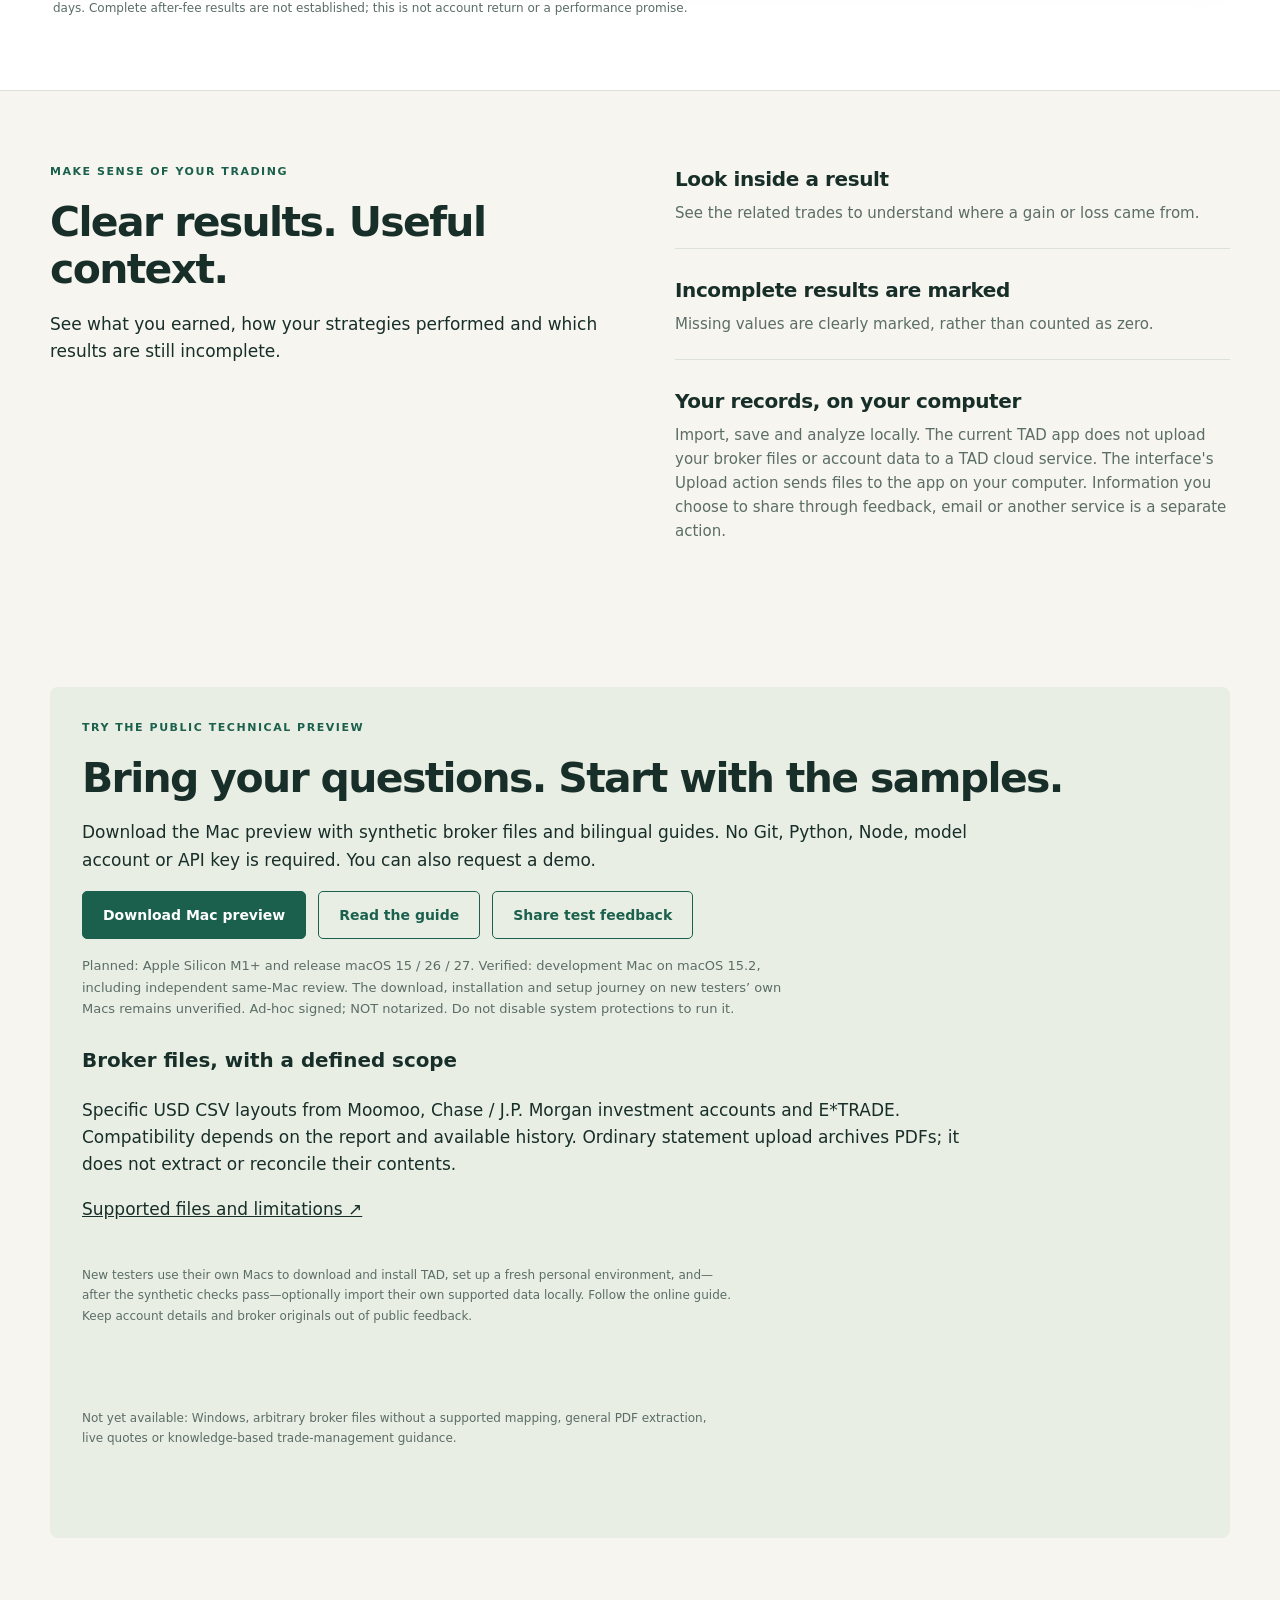
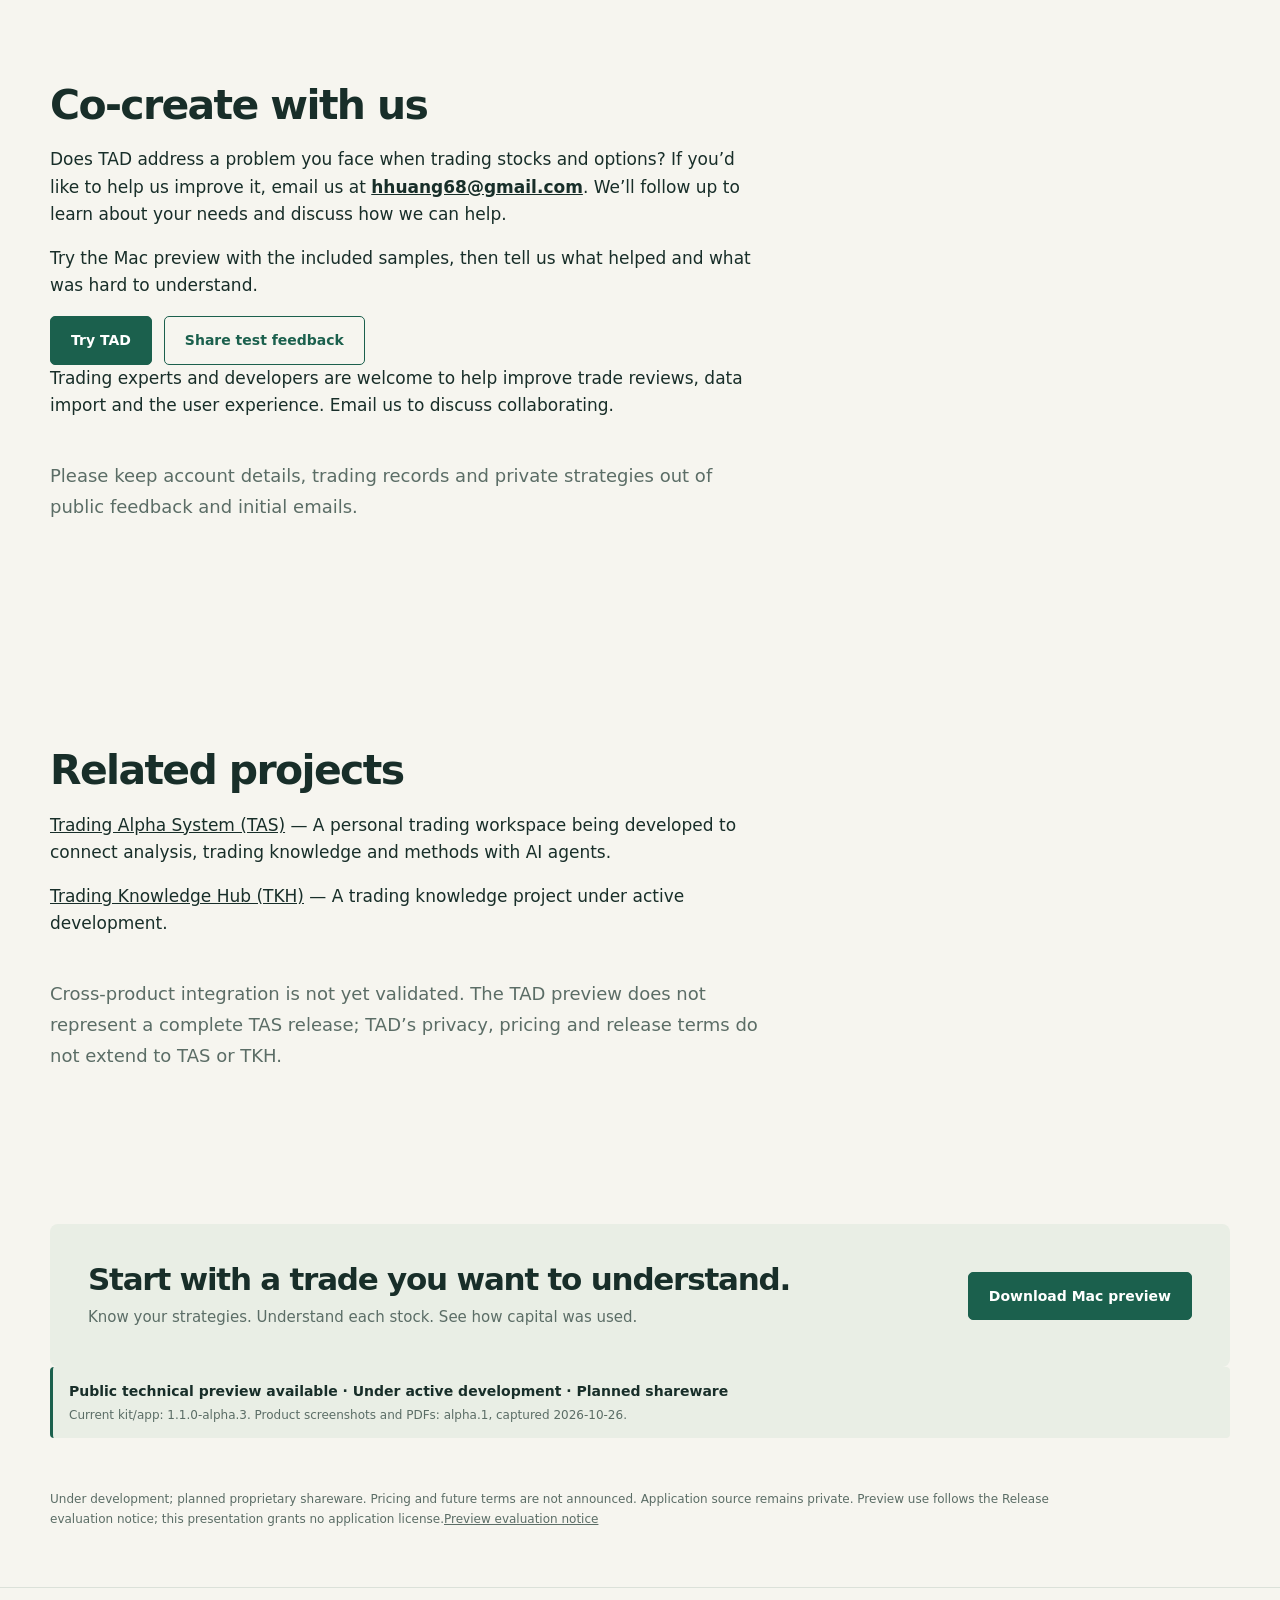
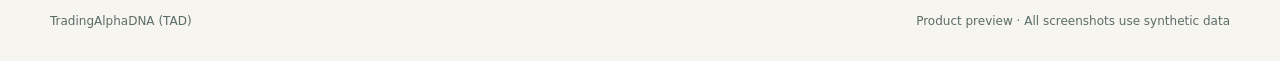
==== commit 3e2e32c5: "Align participation calls to action for stock and options users" ====
--- a/index.html
+++ b/index.html
@@ -8,11 +8,11 @@
 .screen-crop{position:relative;overflow:hidden;aspect-ratio:var(--sw) / var(--sh);background:#f4f7f7}.screen-crop img{position:absolute;max-width:none;width:calc(1280 / var(--sw) * 100%);height:auto;left:calc(-1 * var(--sx) / var(--sw) * 100%);top:calc(-1 * var(--sy) / var(--sh) * 100%)}body[data-language="zh"] .screen-crop{--sx:var(--zx);--sy:var(--zy);--sw:var(--zw);--sh:var(--zh)}.preview-note{font-size:13px!important;line-height:1.65;color:var(--muted);margin-top:16px!important}.nav-download{font-weight:750}.download-panel{padding:32px;background:var(--wash);border-radius:8px}.download-panel h3{margin-top:26px}.download-panel>p{max-width:85ch}.hero .hero-copy>p:first-of-type{font-size:18px}.hero-grid{grid-template-columns:1fr 1.15fr;gap:34px}.hero .hero-product figcaption{font-size:11px}.hero h1{font-size:clamp(40px,4.1vw,60px)}@media(max-width:900px){.hero-grid{grid-template-columns:1fr}.hero .hero-product{margin-top:20px}}@media(max-width:680px){.download-panel{padding:22px}.preview-note{font-size:12px!important}}
 </style></head><body data-language="en"><a class="skip" href="#main">Skip to content / 跳到正文</a><header><div class="wrap header-row"><a class="brand" href="#main"><span class="mark" aria-hidden="true">▥</span>TradingAlphaDNA</a><nav class="nav" aria-label="Product navigation"><a href="#analysis"><span data-lang="en">Analysis perspectives</span><span data-lang="zh">分析视角</span></a><a href="#features"><span data-lang="en">Capabilities</span><span data-lang="zh">产品功能</span></a><a href="#screens"><span data-lang="en">Product views</span><span data-lang="zh">界面一览</span></a><a class="nav-download" href="https://github.com/TradingAlphaDNA/tad-showcase/releases/tag/tad-test-v1.1.0-alpha.3"><span data-lang="en">Download preview</span><span data-lang="zh">下载测试版</span></a><div class="languages" aria-label="Language / 语言"><button type="button" class="language" data-set-language="en" aria-pressed="true">English</button><button type="button" class="language" data-set-language="zh" aria-pressed="false">中文</button></div></nav></div></header><main id="main"><section class="wrap" style="padding-top:28px"><div class="review-question"><p><strong>TAD 1.1.0-alpha.3</strong> · <span data-lang="en">Standard CSV import is now available: convert unsupported broker activity and positions into two explicit templates, review locally, then apply. Earlier alpha.1 cannot read these templates.</span><span data-lang="zh">标准CSV导入已提供：将未支持券商流水及持仓转换成两份明确模板，在本机核对后应用。旧alpha.1不能读取新模板。</span></p><p><a href="docs/standard-import/index.html"><span data-lang="en">Templates and bilingual field guide →</span><span data-lang="zh">两份模板与中英文字段指南 →</span></a> · <a href="docs/testing/standard-import.en.md">English workflow</a> · <a href="docs/testing/standard-import.zh.md">中文流程</a> · <a href="https://github.com/TradingAlphaDNA/tad-showcase/releases/tag/tad-broker-csv-v0.1.0"><span data-lang="en">Optional CSV conversion skill →</span><span data-lang="zh">可选券商 CSV 转换助手 →</span></a></p></div></section><section class="hero wrap"><p class="eyebrow"><span data-lang="en">FOR INVESTORS WHO MANAGE STOCKS &amp; OPTIONS</span><span data-lang="zh">为自己管理股票与期权的投资者而设计</span></p><div class="hero-grid"><div class="hero-message"><h1><span data-lang="en">See what your stock and options trades actually earned.</span><span data-lang="zh">看清股票和期权交易， 到底赚了多少。</span></h1><div class="hero-copy"><div class="local-data"><strong><span data-lang="en">Your broker data stays on your computer.</span><span data-lang="zh">券商数据留在你的电脑上。</span></strong><span data-lang="en">Import, save and analyze locally. The current TAD app does not upload your broker files or account data to a TAD cloud service.</span><span data-lang="zh">在本机导入、保存和分析。当前 TAD 本地应用不会把券商文件或账户数据上传到 TAD 云端。</span></div><p><span data-lang="en">Your broker lists transactions and positions. TAD connects related records so you can review gains, losses and capital use across accounts, stocks and strategies.</span><span data-lang="zh">券商列出了成交与持仓，但相关交易的结果仍不容易看清。TAD 把记录连接起来，帮助你按账户、个股和策略复盘盈亏与资金使用。</span></p><div class="actions"><a class="action" href="https://github.com/TradingAlphaDNA/tad-showcase/releases/tag/tad-test-v1.1.0-alpha.3"><span data-lang="en">Download Mac preview</span><span data-lang="zh">下载 Mac 预览</span></a><a class="action secondary" href="#screens"><span data-lang="en">See the product</span><span data-lang="zh">查看产品界面</span></a></div><p class="preview-note"><span data-lang="en">Public technical preview 1.1.0-alpha.3 · Apple Silicon · Ad-hoc signed, NOT notarized.</span><span data-lang="zh">公开技术预览 1.1.0-alpha.3 · Apple Silicon · 临时签名，尚未公证。</span> <a href="https://github.com/TradingAlphaDNA/tad-showcase/blob/main/docs/testing/README.en.md" data-lang="en">Read the guide ↗</a><a href="https://github.com/TradingAlphaDNA/tad-showcase/blob/main/docs/testing/README.zh.md" data-lang="zh">阅读试用说明 ↗</a></p></div></div><figure class="hero-product" id="view-overview"><button class="shot" type="button" data-enlarge><div class="screen-crop" style="--sx:194;--sy:361;--sw:1047;--sh:338;--zx:194;--zy:361;--zw:1047;--zh:338"><img data-lang="en" src="assets/screenshots/tad-alpha1-overview.en.jpg" width="1280" height="720" alt="Current public TAD app, wholly synthetic: overview"><img data-lang="zh" src="assets/screenshots/tad-alpha1-overview.zh.jpg" width="1280" height="720" alt="当前公开包，全合成资料：overview"></div><span class="zoom"><span data-lang="en">View full capture ↗</span><span data-lang="zh">查看完整截图 ↗</span></span></button><figcaption><span data-lang="en">Current public app, wholly synthetic accounts. USD 560 known realized income and USD 1,750 saved unrealized P/L. Capital rates apply only to the matched realized subset, not account return. Saved date: 2026-10-26.</span><span data-lang="zh">当前公开包、全合成账户：已知已实现收益560美元，保存浮盈1750美元；资金指标仅对应匹配的已实现子集，不是账户回报。保存日期2026-10-26。</span></figcaption></figure></div><div class="pdf-downloads" aria-label="PDF downloads / PDF 下载"><span><span data-lang="en">Share the introduction</span><span data-lang="zh">分享产品介绍</span></span><a class="action secondary" href="TADIntro.en.pdf" download="TADIntro.en.pdf">English PDF ↓</a><a class="action secondary" href="TADIntro.cn.pdf" download="TADIntro.cn.pdf">中文 PDF ↓</a></div><div class="brokers"><span><span data-lang="en">Supported broker exports</span><span data-lang="zh">支持的券商导出</span></span><strong>Chase</strong><strong>Moomoo</strong><strong>E*TRADE</strong></div><p class="hero-note"><span data-lang="en">Specific supported formats. Your files and account context stay connected.</span><span data-lang="zh">支持特定导出格式；文件与账户信息始终保持关联。</span></p></section><section class="promise-band"><div class="wrap promises"><p><strong><span data-lang="en">See your strategies</span><span data-lang="zh">策略，比较贡献</span></strong><span data-lang="en">Understand how each traded strategy contributes.</span><span data-lang="zh">了解各项已交易策略分别带来的收益。</span></p><p><strong><span data-lang="en">Understand each stock</span><span data-lang="zh">个股，综合复盘</span></strong><span data-lang="en">Connect stock trades, options and dividends.</span><span data-lang="zh">联系股票交易、相关期权策略与分红。</span></p><p><strong><span data-lang="en">Put capital in context</span><span data-lang="zh">资金，结合时间</span></strong><span data-lang="en">Start with purchase costs, P/L and trade returns.</span><span data-lang="zh">先看买入成本、盈亏和交易回报，再理解占资与时间。</span></p></div></section><section class="section wrap" id="analysis"><div class="section-top"><p class="eyebrow"><span data-lang="en">TWO WAYS TO UNDERSTAND YOUR TRADING</span><span data-lang="zh">两个视角，看清自己的交易</span></p><h2><span data-lang="en">See the result by strategy and stock.</span><span data-lang="zh">按策略与个股，看清交易结果。</span></h2><p><span data-lang="en">A strategy view asks what each approach contributed. A stock view brings the approaches used on the same underlying together.</span><span data-lang="zh">策略视角回答每种做法带来了什么；个股视角把同一标的上采用过的不同做法联系起来。</span></p></div><div class="analysis-grid"><article class="analysis-card"><p class="eyebrow"><span data-lang="en">01 / STRATEGY ANALYSIS</span><span data-lang="zh">01 / 策略分析</span></p><h3><span data-lang="en">What did each strategy contribute?</span><span data-lang="zh">每种策略，分别带来了什么？</span></h3><p><span data-lang="en">Compare stock and option contributions, including supported LEAPS and CC. Explore PMCC support through long-Call and short-Call records. Confirmed relationships and complete strategy returns depend on the available evidence.</span><span data-lang="zh">比较股票与期权的收益贡献，包括有记录依据的 LEAPS 和 CC。联系长期 Call 与短 Call，查看 PMCC 支撑情况；关系确认和完整策略回报取决于现有依据。</span></p><ul><li><span data-lang="en">Compare realized income across traded strategies and the securities involved.</span><span data-lang="zh">比较交易过的策略及其涉及个股的已实现收益贡献。</span></li><li><span data-lang="en">Inspect purchase costs, P/L and qualified whole-trade returns; follow open, partly closed and closed trades.</span><span data-lang="zh">查看买入成本、盈亏与符合条件的整笔交易回报，追踪持有中、部分平仓和已闭环交易。</span></li><li><span data-lang="en">Explore capital use, holding time and supporting assets in the explanations.</span><span data-lang="zh">在说明中进一步了解资金占用、持有时间与期权支撑资产。</span></li></ul></article><article class="analysis-card"><p class="eyebrow"><span data-lang="en">02 / PER-STOCK ANALYSIS</span><span data-lang="zh">02 / 个股分析</span></p><h3><span data-lang="en">One stock. Every supported contribution.</span><span data-lang="zh">一只个股，看清各项已支持的贡献。</span></h3><p><span data-lang="en">Bring stock transactions and related options together. Find open holdings and closed trades, then inspect the gains, losses and costs behind each result.</span><span data-lang="zh">联系股票交易和相关期权，找到仍在持仓与已经平仓的交易，进一步查看各项结果背后的盈利、亏损和成本。</span></p><ul><li><span data-lang="en">Separate stock gains or losses from LEAPS and other classified option-strategy contributions.</span><span data-lang="zh">分开看股票自身的盈亏，以及 LEAPS 等已分类期权策略的收益贡献。</span></li><li><span data-lang="en">Review realized contributions for the selected period; inspect current holdings and unrealized P/L with their saved dates.</span><span data-lang="zh">按所选期间回看已实现贡献，另行查看带保存日期的当前持仓与浮盈亏。</span></li><li><span data-lang="en">Narrow by broker, account and period, then follow a contribution back to its trades and evidence.</span><span data-lang="zh">按券商、账户和期间缩小范围，再从贡献追溯到交易与来源依据。</span></li></ul></article></div><aside class="review-question"><h3><span data-lang="en">A call premium is only part of the story.</span><span data-lang="zh">收到 Call 权利金，只是故事的一部分。</span></h3><p><span data-lang="en">A stock or long Call can lose more than the short Call earns. Read the supporting asset alongside the short leg; some strategy results remain partial. TAD marks those gaps beside the analysis.</span><span data-lang="zh">股票或长期 Call 的亏损可能超过短 Call 收益。结合支撑资产回看短腿；部分策略结果仍不完整，缺项会在分析旁标明。</span></p></aside><p class="analysis-scope"><span data-lang="en">Some strategies currently show only part of the result. TAD marks those gaps beside the analysis.</span><span data-lang="zh">部分策略目前只能展示部分结果，缺项会在分析旁标明。</span></p></section><section class="section wrap" id="features"><div class="section-top"><p class="eyebrow"><span data-lang="en">WHAT TAD CAN DO</span><span data-lang="zh">TAD 能为你做什么</span></p><h2><span data-lang="en">A clearer view of your trading.</span><span data-lang="zh">从盈亏到策略，看清自己的交易。</span></h2><p><span data-lang="en">Explore holdings, costs and results by account, stock and strategy.</span><span data-lang="zh">按账户、个股与策略，查看持仓、成本和收益。</span></p></div><div class="features"><article class="feature"><span class="feature-number">01</span><h3><span data-lang="en">Strategy analysis</span><span data-lang="zh">策略分析，了解收益来源</span></h3><p><span data-lang="en">Compare realized contributions across traded strategies, then explore their securities, trade records, costs and supported returns.</span><span data-lang="zh">比较已交易策略的已实现收益贡献，进一步查看涉及个股、交易记录、买入成本与有依据的交易回报。</span></p></article><article class="feature"><span class="feature-number">02</span><h3><span data-lang="en">Per-stock analysis</span><span data-lang="zh">个股分析，联系股票与期权</span></h3><p><span data-lang="en">Review a security together with its underlying options and dividends. Explore which traded strategies contributed gains or losses.</span><span data-lang="zh">将个股的股票交易、以其为底层的期权与分红联系起来，查看各项已交易策略分别带来的盈利或亏损。</span></p></article><article class="feature"><span class="feature-number">03</span><h3><span data-lang="en">Accounts and holdings</span><span data-lang="zh">多账户持仓，一起看清</span></h3><p><span data-lang="en">Review supported broker exports across accounts, with stock, option and cash positions, remaining costs and dated saved valuations.</span><span data-lang="zh">汇集支持的券商导出，跨账户查看股票、期权与现金持仓、剩余成本及带日期的保存估值。</span></p></article><article class="feature"><span class="feature-number">04</span><h3><span data-lang="en">A fuller trade perspective</span><span data-lang="zh">从整笔交易看回报</span></h3><p><span data-lang="en">Follow open, partly closed and closed trades. See whole-trade ROI when the completed lifecycle and cost evidence support it.</span><span data-lang="zh">追踪未平仓、部分平仓与已闭环交易；完整生命周期和成本依据充分时，查看整笔交易回报率。</span></p></article><article class="feature"><span class="feature-number">05</span><h3><span data-lang="en">Capital and option time</span><span data-lang="zh">资金与期权时间</span></h3><p><span data-lang="en">See purchase cost, holding time and option DTE alongside supported return and capital-efficiency scope.</span><span data-lang="zh">将买入成本、持有时间和期权剩余 DTE，与有依据的回报和资金效率范围放在一起看。</span></p></article><article class="feature"><span class="feature-number">06</span><h3><span data-lang="en">Options in context</span><span data-lang="zh">期权持仓，结合支撑来看</span></h3><p><span data-lang="en">See which shares or long Calls support your short Calls, and where that support is still unconfirmed.</span><span data-lang="zh">看清哪些股票或长期 Call 支撑卖出的 Call，以及哪些支撑关系仍未确认。</span></p></article><article class="feature"><span class="feature-number">07</span><h3><span data-lang="en">Import locally, review together</span><span data-lang="zh">本机导入，集中复盘</span></h3><p><span data-lang="en">Import supported broker files into the app on your own computer. Review the account and apply the intended update; archiving alone does not update analysis.</span><span data-lang="zh">将支持的券商文件导入自己电脑上的 TAD，核对账户后明确应用更新；仅归档不会更新分析。</span></p></article><article class="feature"><span class="feature-number">08</span><h3><span data-lang="en">Understand your results</span><span data-lang="zh">看懂盈亏，理解交易</span></h3><p><span data-lang="en">Open a result to see the related trades and understand how each gain or loss was formed.</span><span data-lang="zh">点开一项收益，查看相关交易，理解这笔盈亏是怎样形成的。</span></p></article></div></section><section class="views section" id="screens"><div class="wrap"><div class="section-top"><p class="eyebrow"><span data-lang="en">THE CURRENT PUBLIC APP</span><span data-lang="zh">当前公开程序的真实界面</span></p><h2><span data-lang="en">Follow the result. Inspect the scope.</span><span data-lang="zh">看清结果，也看清适用范围。</span></h2><p><span data-lang="en">Captured from the unchanged 1.1.0-alpha.1 public kit using wholly synthetic accounts. Cropped views focus on the result; open any image to inspect the full capture. Saved prices are dated 2026-10-26, not live quotes.</span><span data-lang="zh">截图来自未改动的 1.1.0-alpha.1 公开包及全合成账户。局部视图聚焦结果，点击可查看完整截图。保存报价日期为 2026-10-26，不是实时行情。</span></p></div><article class="story" id="view-security"><div class="story-heading"><p class="eyebrow">02 / <span data-lang="en">PRODUCT VIEW</span><span data-lang="zh">产品界面</span></p><h2><span data-lang="en">One stock. Its trades and options together.</span><span data-lang="zh">一只个股，串起股票与期权。</span></h2><p><span data-lang="en">Bring stock transactions and related options together. Find open holdings and closed trades, then inspect the gains, losses and costs behind each result.</span><span data-lang="zh">联系股票交易和相关期权，找到仍在持仓与已经平仓的交易，进一步查看各项结果背后的盈利、亏损和成本。</span></p></div><figure><button class="shot" type="button" data-enlarge><div class="screen-crop" style="--sx:194;--sy:84;--sw:1047;--sh:480;--zx:194;--zy:84;--zw:1047;--zh:480"><img data-lang="en" src="assets/screenshots/tad-alpha1-holdings.en.jpg" width="1280" height="720" loading="lazy" alt="Current public TAD app, wholly synthetic: holdings"><img data-lang="zh" src="assets/screenshots/tad-alpha1-holdings.zh.jpg" width="1280" height="720" loading="lazy" alt="当前公开包，全合成资料：holdings"></div><span class="zoom"><span data-lang="en">View full capture ↗</span><span data-lang="zh">查看完整截图 ↗</span></span></button><figcaption><span data-lang="en">SYN security summary, wholly synthetic: USD 500 realized and USD 1,050 saved unrealized P/L across stock and options. Displayed return metrics use matched realizations, excluding current unrealized P/L; they are not a whole-security or account return. Trade details continue below this cropped view.</span><span data-lang="zh">SYN个股汇总、全合成资料：股票和期权合计已实现500美元、保存浮盈1050美元。所示回报指标仅用匹配的已实现收益，不计当前浮盈，不是整个标的或账户的回报。交易明细在此局部视图下方。</span></figcaption></figure></article><article class="story" id="view-option-time"><div class="story-heading"><p class="eyebrow">03 / <span data-lang="en">PRODUCT VIEW</span><span data-lang="zh">产品界面</span></p><h2><span data-lang="en">Know the cost. See the time remaining.</span><span data-lang="zh">看清开仓成本，也看清剩余时间。</span></h2><p><span data-lang="en">A long Call is still an open investment. See its recorded cost, dated saved valuation, days held and DTE together; a single-leg ratio is not a paired PMCC return.</span><span data-lang="zh">长期 Call 仍是进行中的投资。一起看已记录成本、带日期的保存估值、持有天数和剩余 DTE；单腿比例不等于配对 PMCC 回报。</span></p></div><figure><button class="shot" type="button" data-enlarge><div class="screen-crop" style="--sx:194;--sy:92;--sw:1047;--sh:540;--zx:194;--zy:92;--zw:1047;--zh:510"><img data-lang="en" src="assets/screenshots/tad-alpha1-option-time.en.jpg" width="1280" height="720" loading="lazy" alt="Current public TAD app, wholly synthetic: option time"><img data-lang="zh" src="assets/screenshots/tad-alpha1-option-time.zh.jpg" width="1280" height="720" loading="lazy" alt="当前公开包，全合成资料：option time"></div><span class="zoom"><span data-lang="en">View full capture ↗</span><span data-lang="zh">查看完整截图 ↗</span></span></button><figcaption><span data-lang="en">Wholly synthetic DEMO long Call: recorded cost USD 4,500, saved unrealized P/L USD 500, 452 DTE and 24 days held as of 2026-10-26. This single-leg saved valuation is not a paired PMCC return; support eligibility remains under review.</span><span data-lang="zh">DEMO全合成长期Call：已记录成本4500美元，保存浮盈500美元，截至2026-10-26剩余452天、已持有24天；这是单腿保存估值，不是配对PMCC回报，支撑资格仍需核对。</span></figcaption></figure></article><article class="story" id="view-trades"><div class="story-heading"><p class="eyebrow">04 / <span data-lang="en">PRODUCT VIEW</span><span data-lang="zh">产品界面</span></p><h2><span data-lang="en">From purchase cost to the completed trade.</span><span data-lang="zh">从买入成本，看到闭环交易结果。</span></h2><p><span data-lang="en">Follow open, partly closed and closed trades. See recorded entry costs, dates, remaining holdings and realized results where the records support them.</span><span data-lang="zh">跟随未平仓、部分平仓与已平仓交易，查看记录支持的建仓成本、日期、剩余持仓和已实现结果。</span></p></div><figure><button class="shot" type="button" data-enlarge><div class="screen-crop" style="--sx:280;--sy:195;--sw:963;--sh:410;--zx:280;--zy:201;--zw:963;--zh:410"><img data-lang="en" src="assets/screenshots/tad-alpha1-closed-trade.en.jpg" width="1280" height="720" loading="lazy" alt="Current public TAD app, wholly synthetic: closed trade"><img data-lang="zh" src="assets/screenshots/tad-alpha1-closed-trade.zh.jpg" width="1280" height="720" loading="lazy" alt="当前公开包，全合成资料：closed trade"></div><span class="zoom"><span data-lang="en">View full capture ↗</span><span data-lang="zh">查看完整截图 ↗</span></span></button><figcaption><span data-lang="en">CLOSE, a wholly synthetic completed stock trade: USD 3,000 purchase cost, USD 60 before-fee profit, 2.00% before-fee return, held 6 calendar days. Complete after-fee results are not established; this is not account return or a performance promise.</span><span data-lang="zh">CLOSE全合成已闭环股票交易：买入成本3000美元，费用前收益60美元，费用前回报2.00%，持有6个自然日；完整费用后结果尚未建立，不是账户回报或收益承诺。</span></figcaption></figure></article></div></section><section class="section wrap"><div class="trust"><div><p class="eyebrow"><span data-lang="en">MAKE SENSE OF YOUR TRADING</span><span data-lang="zh">看懂自己的交易</span></p><h2><span data-lang="en">Clear results. Useful context.</span><span data-lang="zh">看清结果，也看清分析范围。</span></h2><p><span data-lang="en">See what you earned, how your strategies performed and which results are still incomplete.</span><span data-lang="zh">看清赚了多少、策略表现如何，以及哪些结果还不完整。</span></p></div><div class="trust-list"><div class="trust-item"><h3><span data-lang="en">Look inside a result</span><span data-lang="zh">看懂每项收益</span></h3><p><span data-lang="en">See the related trades to understand where a gain or loss came from.</span><span data-lang="zh">查看相关交易，理解这笔盈利或亏损从何而来。</span></p></div><div class="trust-item"><h3><span data-lang="en">Incomplete results are marked</span><span data-lang="zh">尚不完整，一眼可见</span></h3><p><span data-lang="en">Missing values are clearly marked, rather than counted as zero.</span><span data-lang="zh">缺失部分会明确标注，不会被当成零。</span></p></div><div class="trust-item"><h3><span data-lang="en">Your records, on your computer</span><span data-lang="zh">资料，保留在本机</span></h3><p><span data-lang="en">Import, save and analyze locally. The current TAD app does not upload your broker files or account data to a TAD cloud service. The interface's Upload action sends files to the app on your computer. Information you choose to share through feedback, email or another service is a separate action.</span><span data-lang="zh">在本机导入、保存和分析。当前 TAD 本地应用不会把券商文件或账户数据上传到 TAD 云端。 界面中的“上传”是把文件交给本机运行的程序；你自行通过反馈、邮件或其他服务分享信息，是另外的动作。</span></p></div></div></div></section><section class="section wrap" id="download"><div class="download-panel"><p class="eyebrow"><span data-lang="en">TRY THE PUBLIC TECHNICAL PREVIEW</span><span data-lang="zh">试用公开技术预览</span></p><h2><span data-lang="en">Bring your questions.
 Start with the samples.</span><span data-lang="zh">带着你的问题，
-从合成案例开始。</span></h2><p><span data-lang="en">Download the Mac preview with synthetic broker files and bilingual guides. No Git, Python, Node, model account or API key is required. You can also request a demo.</span><span data-lang="zh">Mac 预览套件提供合成券商文件和中英文指南，无需 Git、Python、Node、模型账号或 API Key。也可以先申请演示。</span></p><div class="actions"><a class="action" href="https://github.com/TradingAlphaDNA/tad-showcase/releases/tag/tad-test-v1.1.0-alpha.3"><span data-lang="en">Download Mac preview</span><span data-lang="zh">下载 Mac 预览</span></a><a class="action secondary" href="https://github.com/TradingAlphaDNA/tad-showcase/blob/main/docs/testing/README.en.md" data-lang="en">Read the guide</a><a class="action secondary" href="https://github.com/TradingAlphaDNA/tad-showcase/blob/main/docs/testing/README.zh.md" data-lang="zh">阅读试用说明</a><a class="action secondary" href="https://github.com/TradingAlphaDNA/tad-showcase/issues/new?template=technical-preview.yml"><span data-lang="en">Share test feedback</span><span data-lang="zh">反馈试用结果</span></a></div><p class="preview-note"><span data-lang="en">Planned: Apple Silicon M1+ and release macOS 15 / 26 / 27. Verified: development Mac on macOS 15.2, including independent same-Mac review. The download, installation and setup journey on new testers’ own Macs remains unverified. Ad-hoc signed; NOT notarized. Do not disable system protections to run it.</span><span data-lang="zh">计划支持 Apple Silicon M1+ 和 macOS 15 / 26 / 27 正式版。目前仅在 macOS 15.2 开发机验证，含同机独立审阅；新测试用户在自己 Mac 上的下载、安装和环境建立流程尚待验证。临时签名，尚未公证；请勿为运行它关闭系统保护。</span></p><h3><span data-lang="en">Broker files, with a defined scope</span><span data-lang="zh">券商支持有明确的文件范围</span></h3><p><span data-lang="en">Specific USD CSV layouts from Moomoo, Chase / J.P. Morgan investment accounts and E*TRADE. Compatibility depends on the report and available history. Ordinary statement upload archives PDFs; it does not extract or reconcile their contents.</span><span data-lang="zh">支持 Moomoo、Chase / J.P. Morgan 投资账户与 E*TRADE 的特定美元 CSV 格式，兼容性取决于报告类型和历史记录。普通上传中的 statement PDF 仅归档，不会自动提取内容或完成对账。</span></p><p><a href="https://github.com/TradingAlphaDNA/tad-showcase/blob/main/docs/testing/broker-support.en.md" data-lang="en">Supported files and limitations ↗</a><a href="https://github.com/TradingAlphaDNA/tad-showcase/blob/main/docs/testing/broker-support.zh.md" data-lang="zh">支持文件与限制 ↗</a></p><p class="scope"><span data-lang="en">New testers use their own Macs to download and install TAD, set up a fresh personal environment, and—after the synthetic checks pass—optionally import their own supported data locally. Follow the online guide. Keep account details and broker originals out of public feedback.</span><span data-lang="zh">新测试用户在自己的 Mac 上自行下载、安装 TAD，建立独立个人环境；先通过合成样例检查，再自愿在本机导入自己受支持的数据。请按在线指南操作。公开反馈不要附账户资料或券商原件。</span></p><p class="scope"><span data-lang="en">Not yet available: Windows, arbitrary broker files without a supported mapping, general PDF extraction, live quotes or knowledge-based trade-management guidance.</span><span data-lang="zh">本版尚未提供：Windows、未经支持映射转换的任意券商文件、通用 PDF 提取、实时行情或基于交易知识的管理指导。</span></p></div></section><section class="section wrap" id="help-improve"><div class="section-top">
-<h2><span data-lang="en">Help improve TAD</span><span data-lang="zh">一起改进 TAD</span></h2>
-<p><span data-lang="en">Does TAD address a problem you face when trading options? If you’d like to help us improve it, email us at </span><span data-lang="zh">TAD 是否能帮助解决你在期权交易中遇到的问题？如果你愿意帮助我们改进，欢迎发邮件至 </span><strong><a href="mailto:hhuang68@gmail.com">hhuang68@gmail.com</a></strong><span data-lang="en">. We’ll follow up to learn about your needs and discuss how we can help.</span><span data-lang="zh">。我们会与你联系，了解你的需求，并讨论我们能提供哪些帮助。</span></p>
+从合成案例开始。</span></h2><p><span data-lang="en">Download the Mac preview with synthetic broker files and bilingual guides. No Git, Python, Node, model account or API key is required. You can also request a demo.</span><span data-lang="zh">Mac 预览套件提供合成券商文件和中英文指南，无需 Git、Python、Node、模型账号或 API Key。也可以先申请演示。</span></p><div class="actions"><a class="action" href="https://github.com/TradingAlphaDNA/tad-showcase/releases/tag/tad-test-v1.1.0-alpha.3"><span data-lang="en">Download Mac preview</span><span data-lang="zh">下载 Mac 预览</span></a><a class="action secondary" href="https://github.com/TradingAlphaDNA/tad-showcase/blob/main/docs/testing/README.en.md" data-lang="en">Read the guide</a><a class="action secondary" href="https://github.com/TradingAlphaDNA/tad-showcase/blob/main/docs/testing/README.zh.md" data-lang="zh">阅读试用说明</a><a class="action secondary" href="https://github.com/TradingAlphaDNA/tad-showcase/issues/new?template=technical-preview.yml"><span data-lang="en">Share test feedback</span><span data-lang="zh">反馈测试结果</span></a></div><p class="preview-note"><span data-lang="en">Planned: Apple Silicon M1+ and release macOS 15 / 26 / 27. Verified: development Mac on macOS 15.2, including independent same-Mac review. The download, installation and setup journey on new testers’ own Macs remains unverified. Ad-hoc signed; NOT notarized. Do not disable system protections to run it.</span><span data-lang="zh">计划支持 Apple Silicon M1+ 和 macOS 15 / 26 / 27 正式版。目前仅在 macOS 15.2 开发机验证，含同机独立审阅；新测试用户在自己 Mac 上的下载、安装和环境建立流程尚待验证。临时签名，尚未公证；请勿为运行它关闭系统保护。</span></p><h3><span data-lang="en">Broker files, with a defined scope</span><span data-lang="zh">券商支持有明确的文件范围</span></h3><p><span data-lang="en">Specific USD CSV layouts from Moomoo, Chase / J.P. Morgan investment accounts and E*TRADE. Compatibility depends on the report and available history. Ordinary statement upload archives PDFs; it does not extract or reconcile their contents.</span><span data-lang="zh">支持 Moomoo、Chase / J.P. Morgan 投资账户与 E*TRADE 的特定美元 CSV 格式，兼容性取决于报告类型和历史记录。普通上传中的 statement PDF 仅归档，不会自动提取内容或完成对账。</span></p><p><a href="https://github.com/TradingAlphaDNA/tad-showcase/blob/main/docs/testing/broker-support.en.md" data-lang="en">Supported files and limitations ↗</a><a href="https://github.com/TradingAlphaDNA/tad-showcase/blob/main/docs/testing/broker-support.zh.md" data-lang="zh">支持文件与限制 ↗</a></p><p class="scope"><span data-lang="en">New testers use their own Macs to download and install TAD, set up a fresh personal environment, and—after the synthetic checks pass—optionally import their own supported data locally. Follow the online guide. Keep account details and broker originals out of public feedback.</span><span data-lang="zh">新测试用户在自己的 Mac 上自行下载、安装 TAD，建立独立个人环境；先通过合成样例检查，再自愿在本机导入自己受支持的数据。请按在线指南操作。公开反馈不要附账户资料或券商原件。</span></p><p class="scope"><span data-lang="en">Not yet available: Windows, arbitrary broker files without a supported mapping, general PDF extraction, live quotes or knowledge-based trade-management guidance.</span><span data-lang="zh">本版尚未提供：Windows、未经支持映射转换的任意券商文件、通用 PDF 提取、实时行情或基于交易知识的管理指导。</span></p></div></section><section class="section wrap" id="help-improve"><div class="section-top">
+<h2><span data-lang="en">Co-create with us</span><span data-lang="zh">参与共创</span></h2>
+<p><span data-lang="en">Does TAD address a problem you face when trading stocks and options? If you’d like to help us improve it, email us at </span><span data-lang="zh">TAD 是否能帮助解决你在股票与期权交易中遇到的问题？如果你愿意帮助我们改进，欢迎发邮件至 </span><strong><a href="mailto:hhuang68@gmail.com">hhuang68@gmail.com</a></strong><span data-lang="en">. We’ll follow up to learn about your needs and discuss how we can help.</span><span data-lang="zh">。我们会与你联系，了解你的需求，并讨论我们能提供哪些帮助。</span></p>
 <p><span data-lang="en">Try the Mac preview with the included samples, then tell us what helped and what was hard to understand.</span><span data-lang="zh">先用 Mac 测试版中的合成样例试一试，告诉我们哪些分析有帮助、哪些地方难以理解。</span></p>
-<div class="actions"><a class="action" href="https://github.com/TradingAlphaDNA/tad-showcase/releases/tag/tad-test-v1.1.0-alpha.3"><span data-lang="en">Try the Mac preview</span><span data-lang="zh">试用 Mac 测试版</span></a><a class="action secondary" href="https://github.com/TradingAlphaDNA/tad-showcase/issues/new?template=technical-preview.yml"><span data-lang="en">Share test feedback</span><span data-lang="zh">反馈试用结果</span></a></div>
+<div class="actions"><a class="action" href="https://github.com/TradingAlphaDNA/tad-showcase/releases/tag/tad-test-v1.1.0-alpha.3"><span data-lang="en">Try TAD</span><span data-lang="zh">体验 TAD</span></a><a class="action secondary" href="https://github.com/TradingAlphaDNA/tad-showcase/issues/new?template=technical-preview.yml"><span data-lang="en">Share test feedback</span><span data-lang="zh">反馈测试结果</span></a></div>
 <p><span data-lang="en">Trading experts and developers are welcome to help improve trade reviews, data import and the user experience. Email us to discuss collaborating.</span><span data-lang="zh">也欢迎交易专家和开发者共同改进交易分析、数据导入与使用体验。欢迎邮件联系我们，讨论如何参与。</span></p>
 <p class="scope"><span data-lang="en">Please keep account details, trading records and private strategies out of public feedback and initial emails.</span><span data-lang="zh">请勿在公开反馈或首次邮件中包含账户资料、交易记录或私人策略。</span></p>
 </div></section>
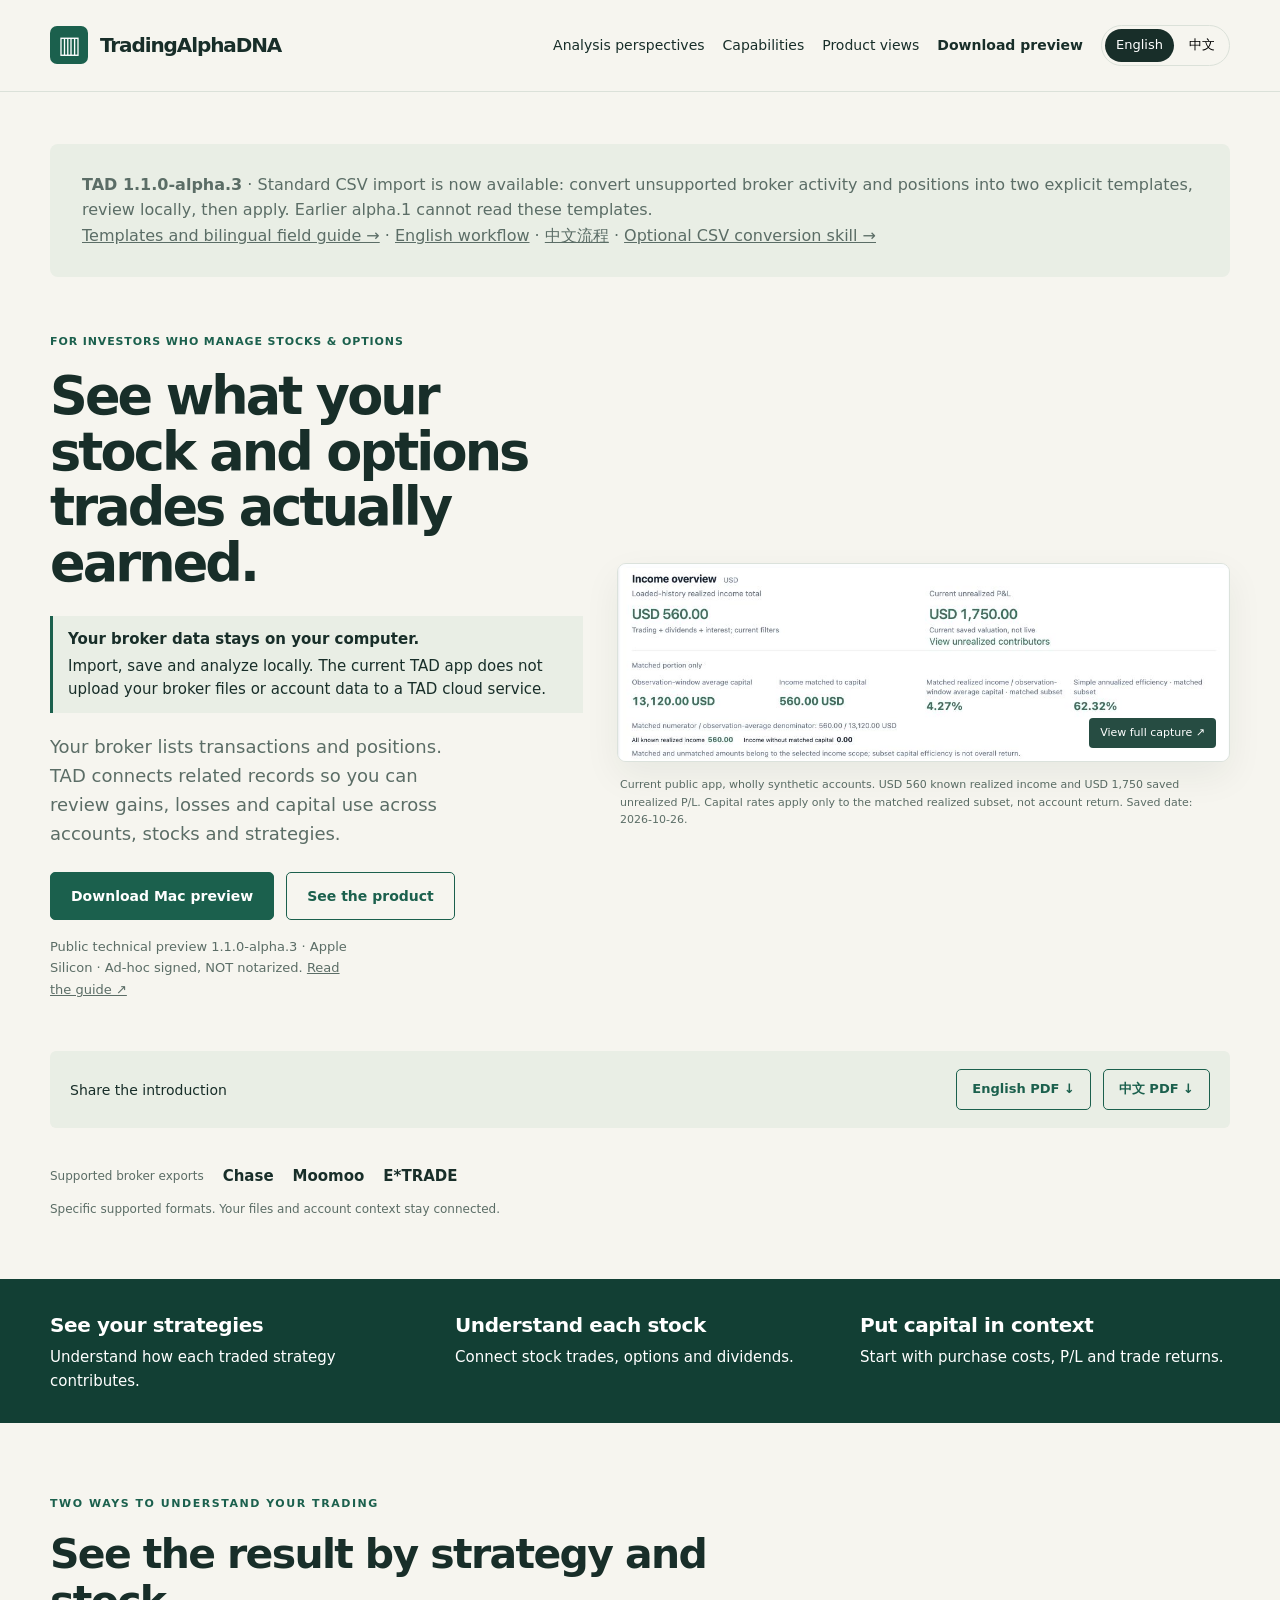
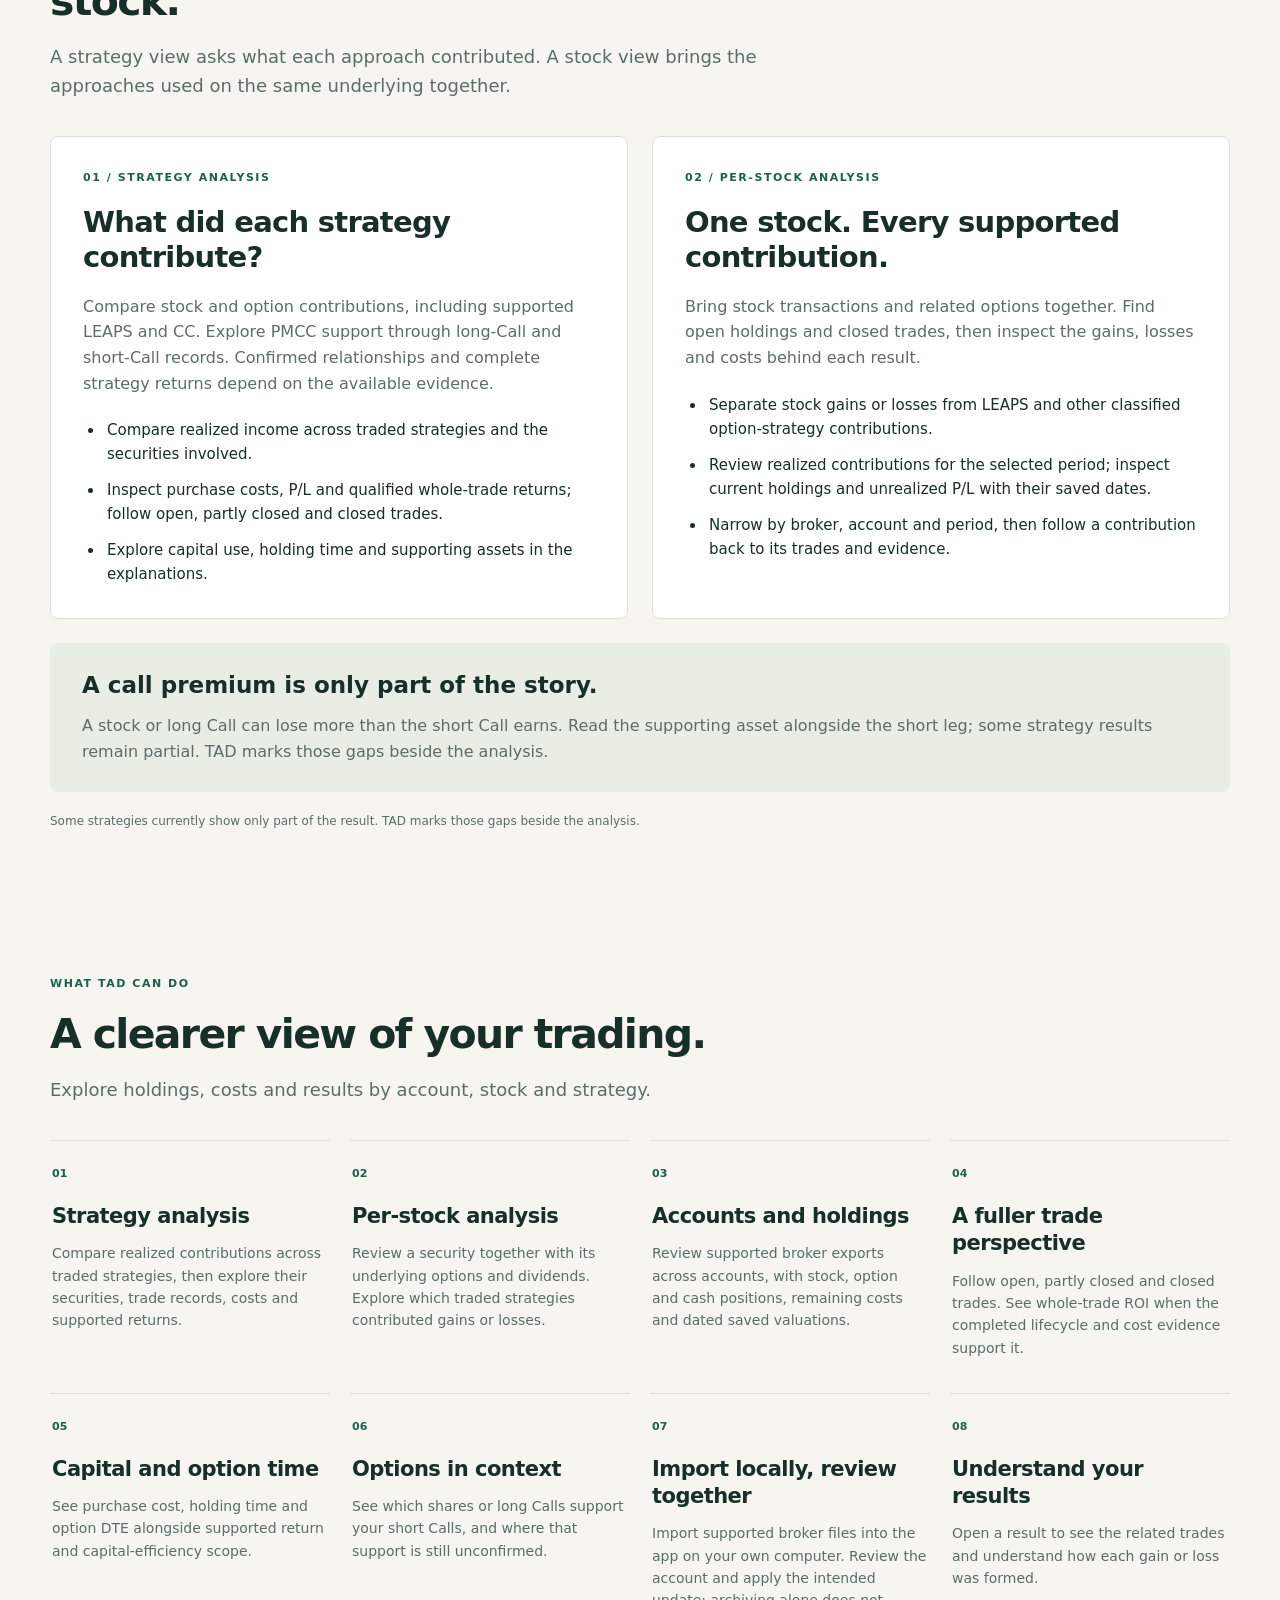
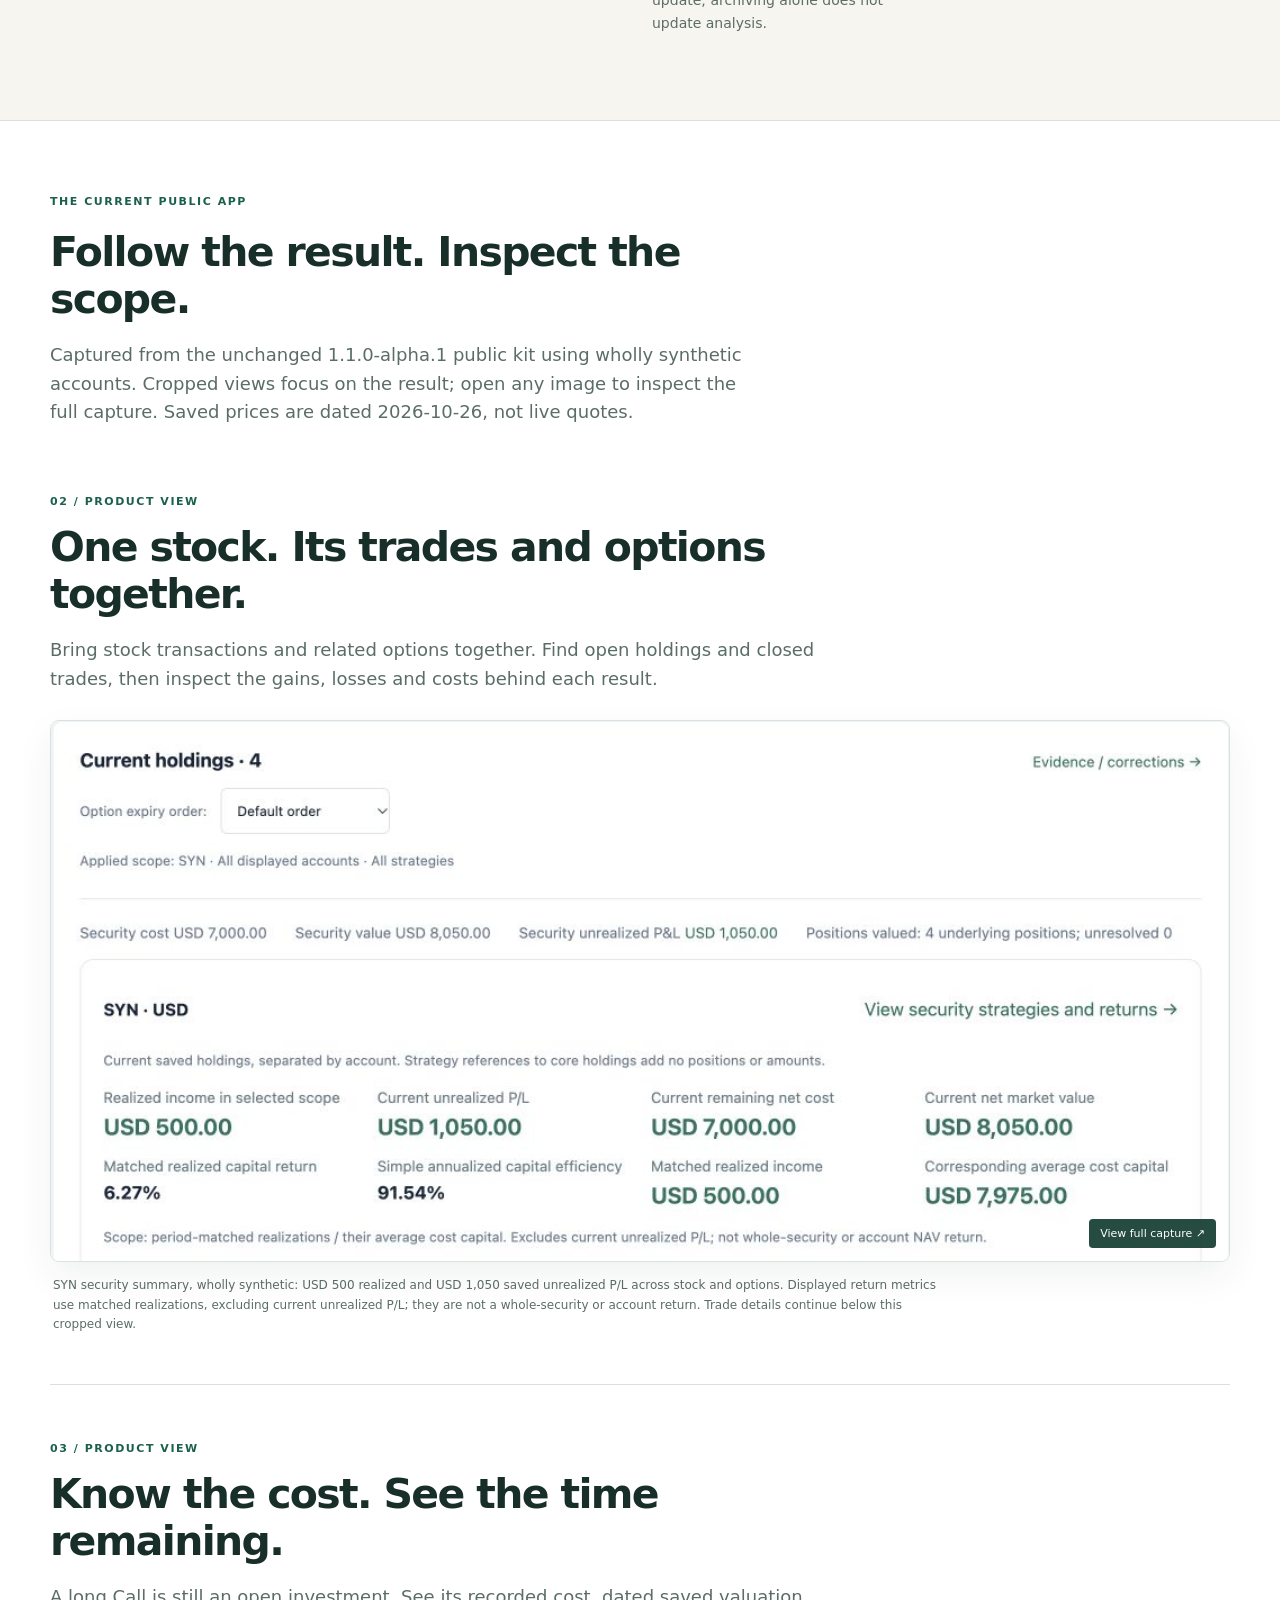
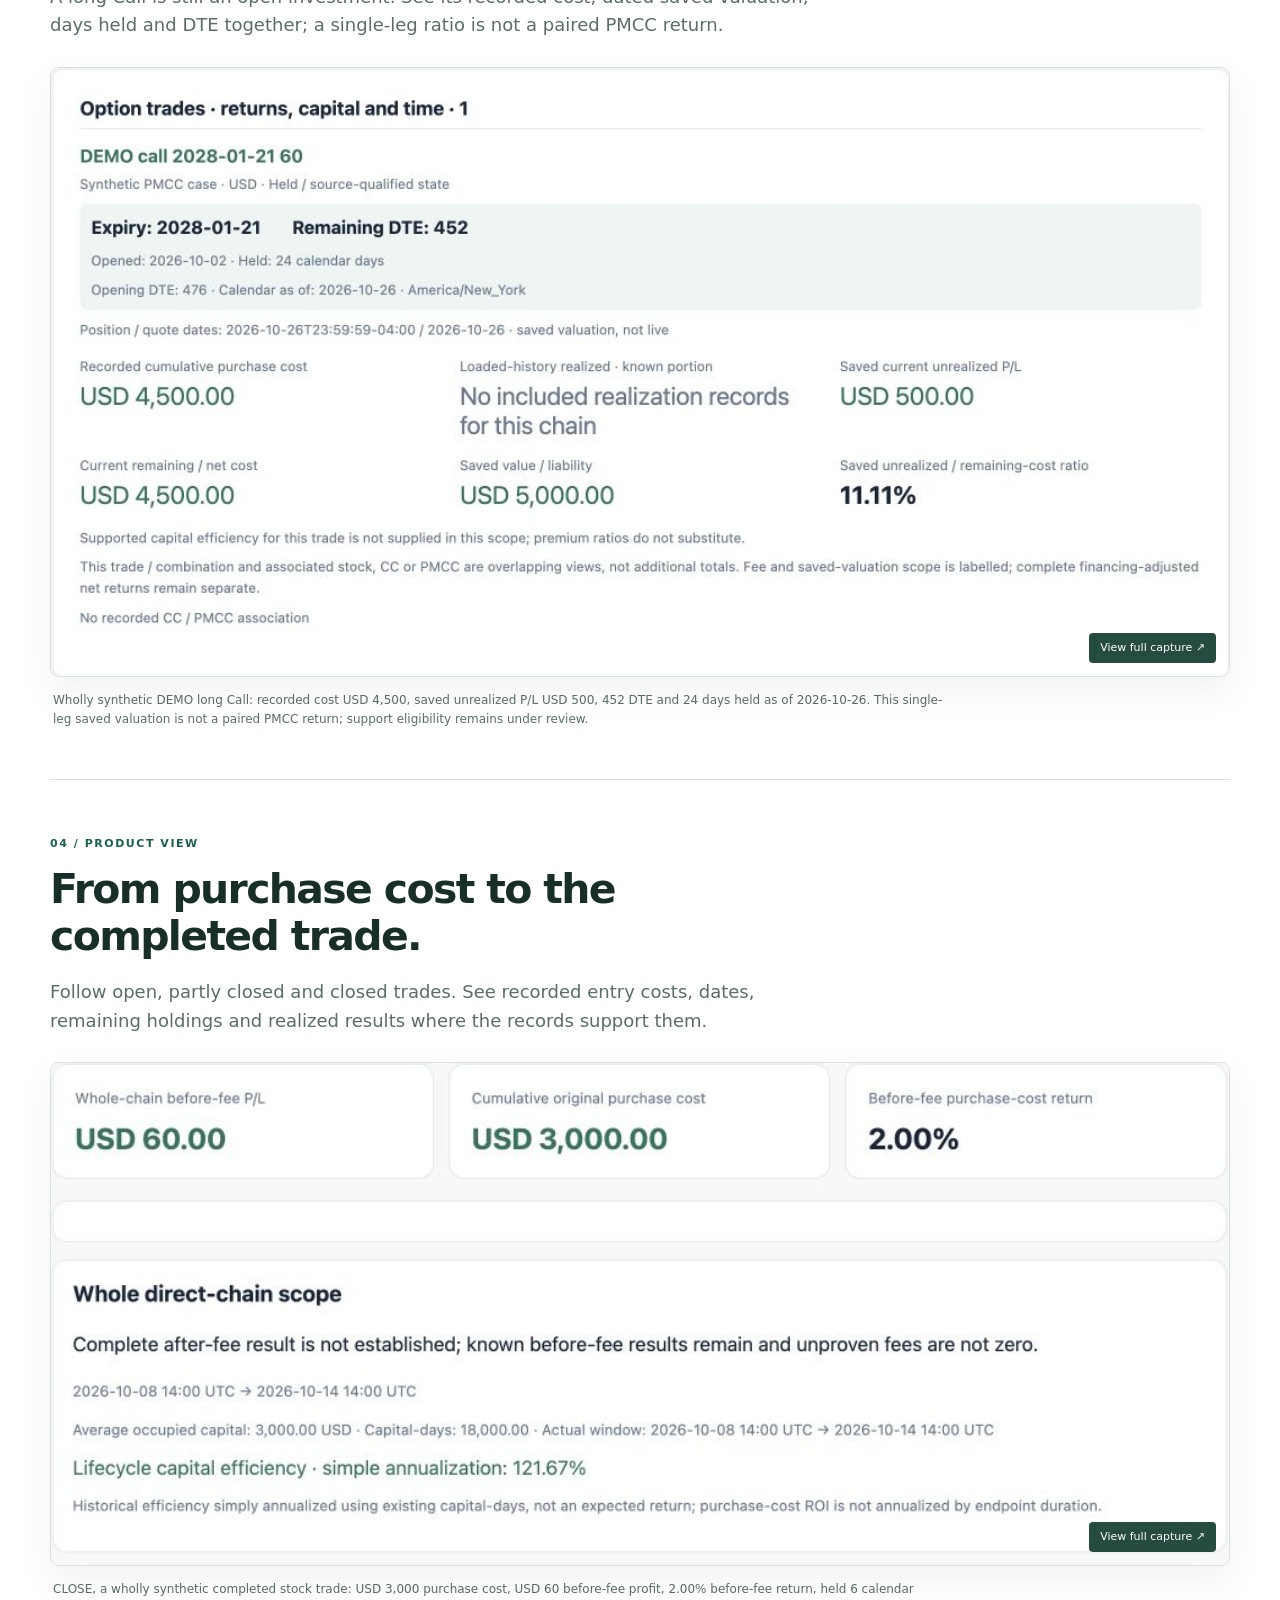
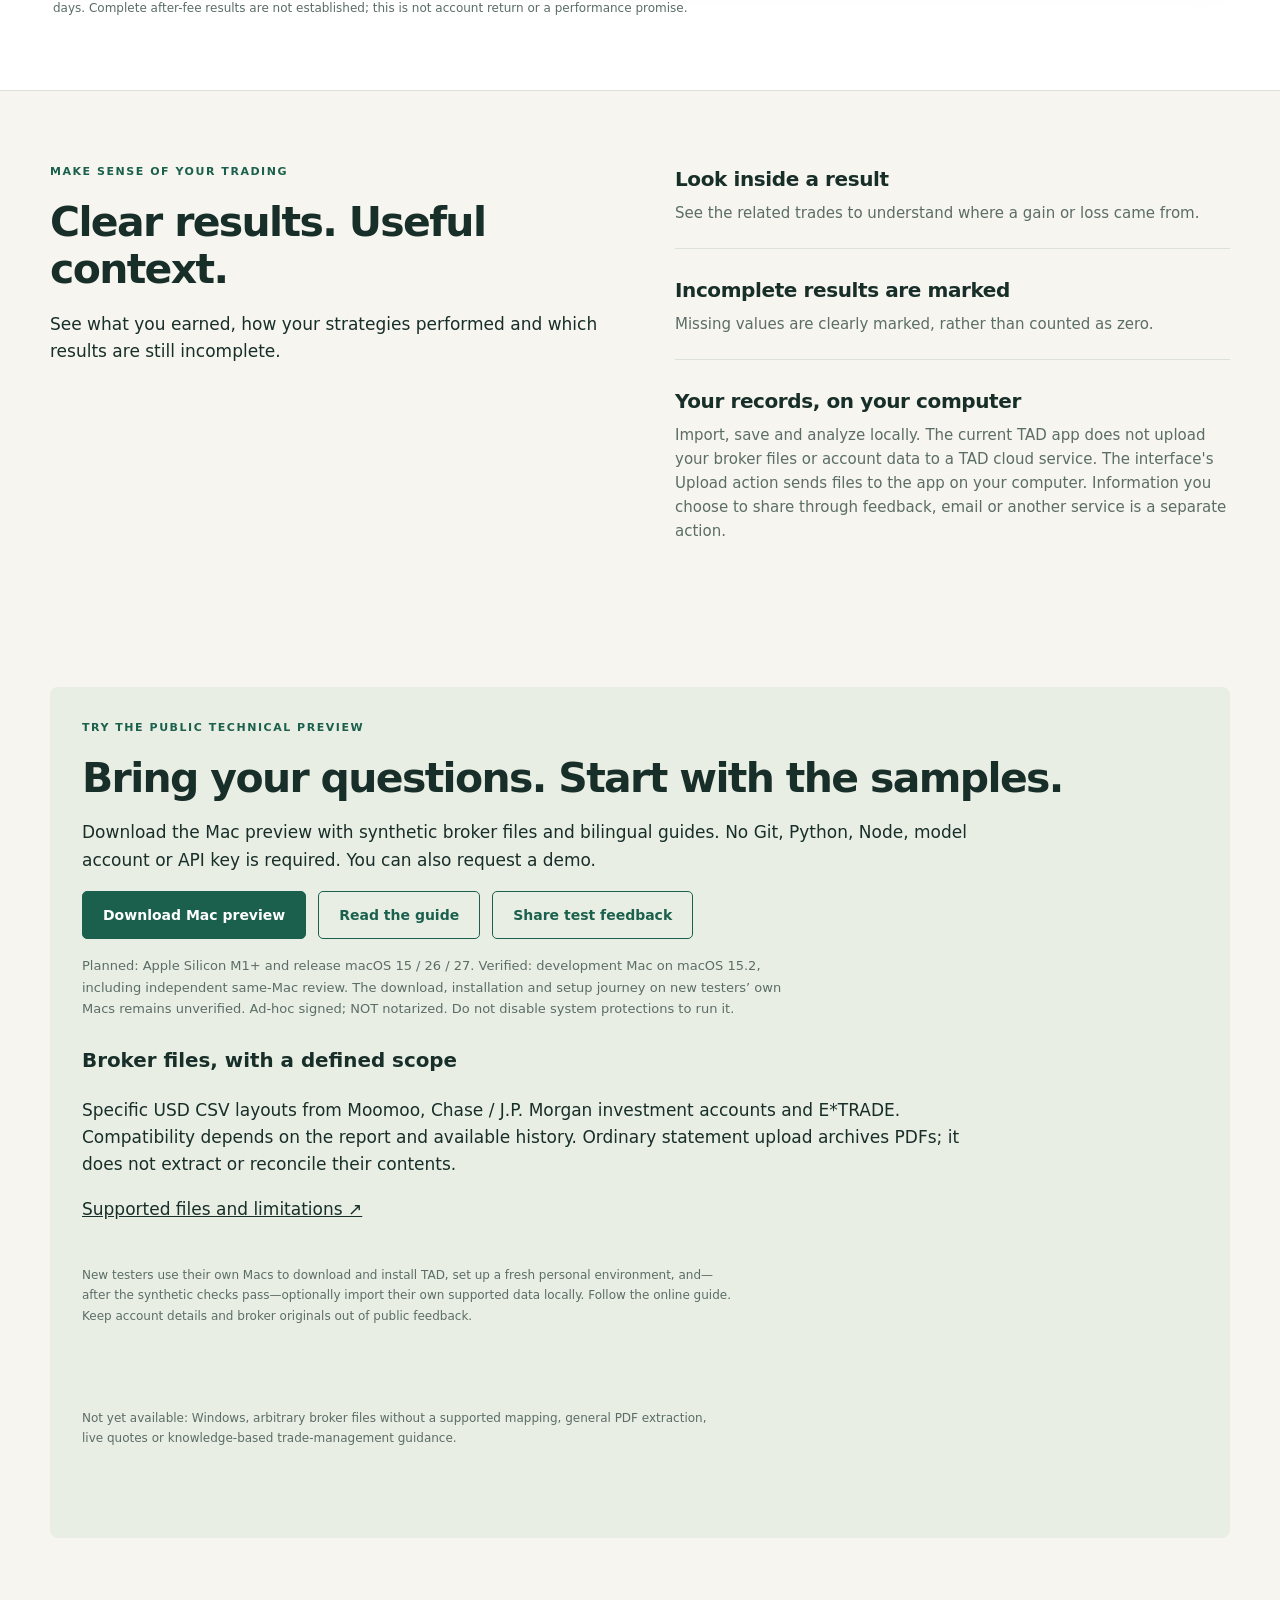
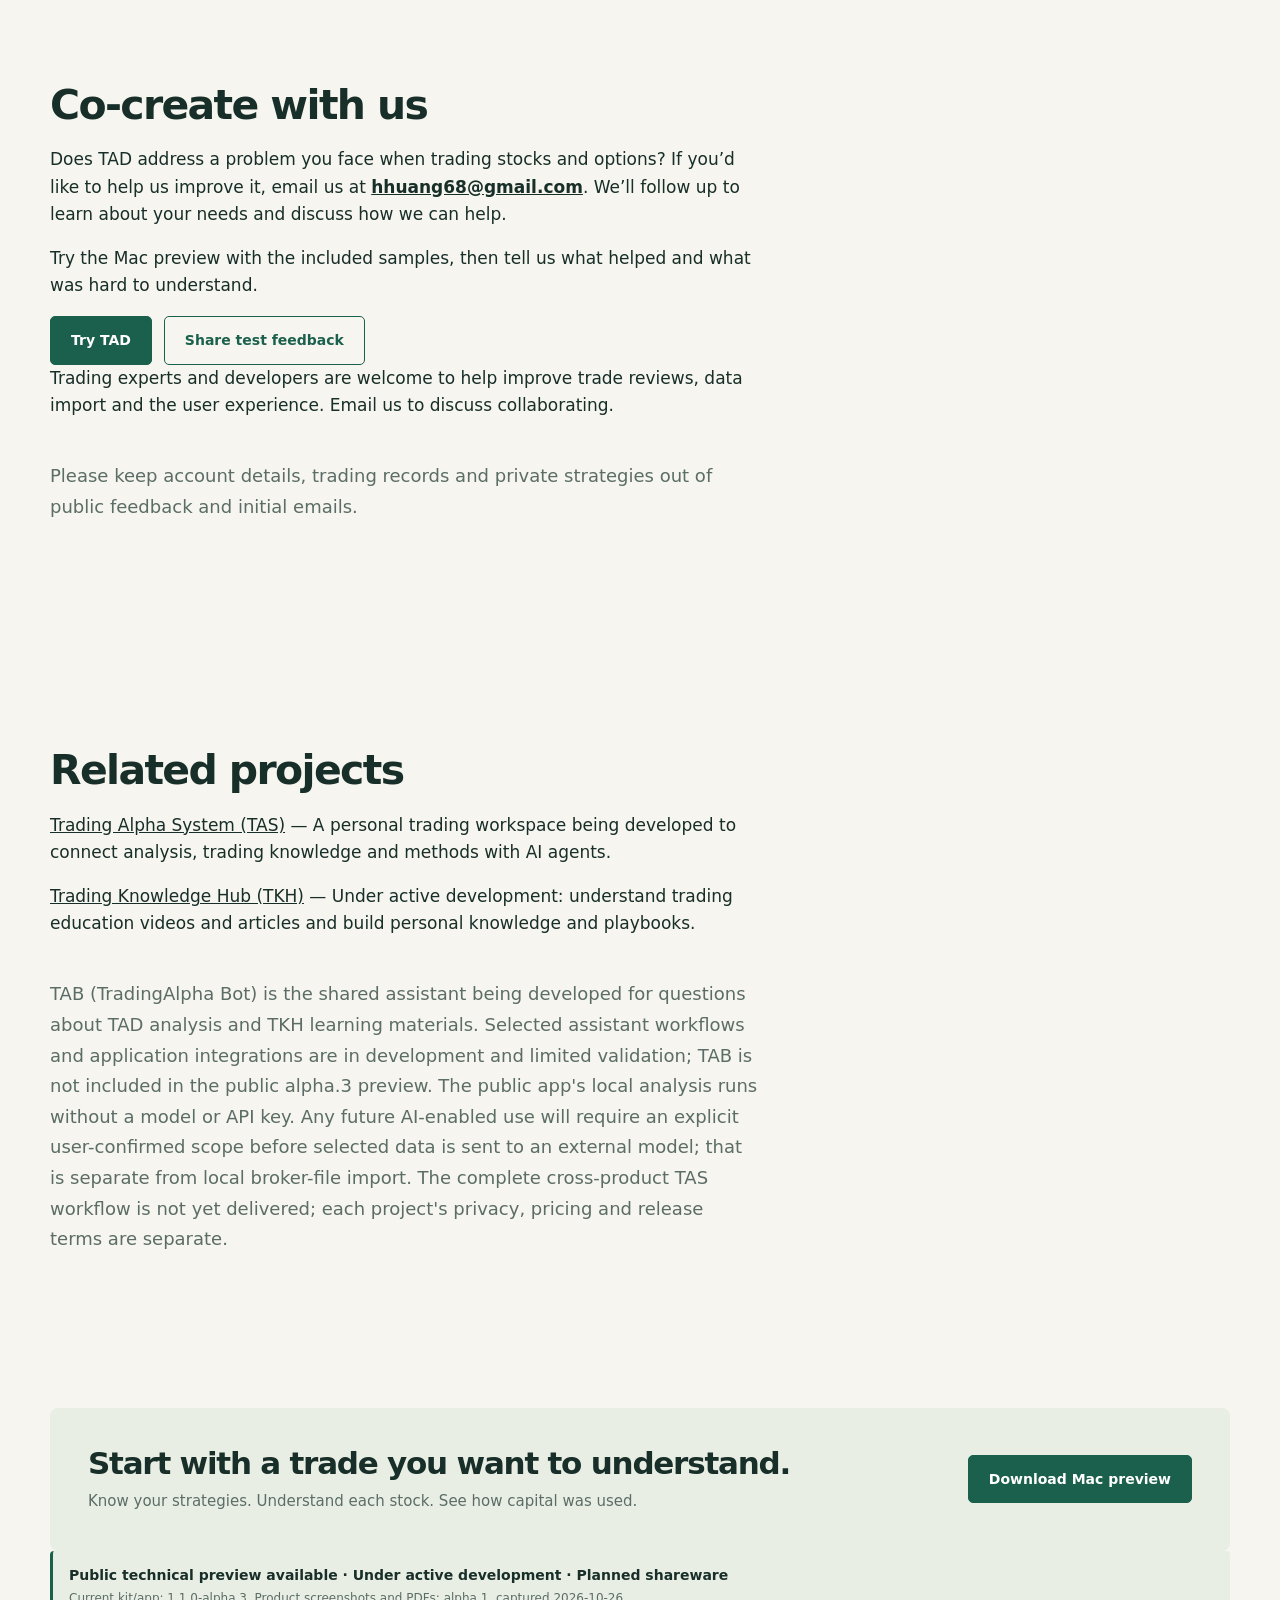
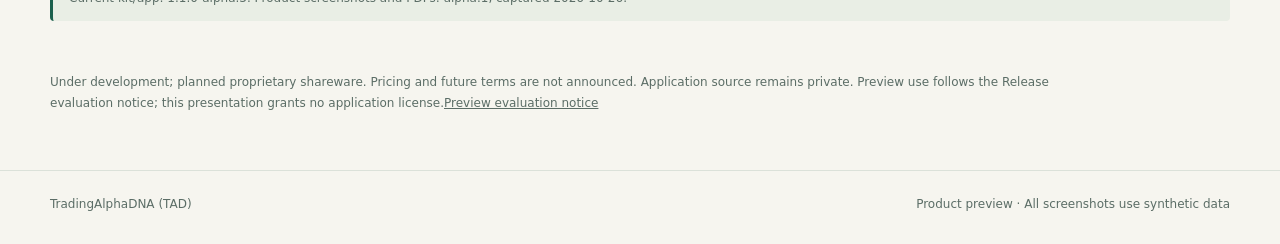
==== commit d83394cb: "Clarify public preview and developing shared assistant boundaries" ====
--- a/index.html
+++ b/index.html
@@ -19,8 +19,8 @@
 <section class="section wrap" id="related-projects"><div class="section-top">
 <h2><span data-lang="en">Related projects</span><span data-lang="zh">相关项目</span></h2>
 <p><a href="https://github.com/TradingAlphaSystem">Trading Alpha System (TAS)</a><span data-lang="en"> — A personal trading workspace being developed to connect analysis, trading knowledge and methods with AI agents.</span><span data-lang="zh">：以智能体协作为核心，连接交易分析、知识与方法应用的个人交易进化工作台。</span></p>
-<p><a href="https://github.com/TradingKnowledgeHub">Trading Knowledge Hub (TKH)</a><span data-lang="en"> — A trading knowledge project under active development.</span><span data-lang="zh">：持续开发中的交易知识项目。</span></p>
-<p class="scope"><span data-lang="en">Cross-product integration is not yet validated. The TAD preview does not represent a complete TAS release; TAD’s privacy, pricing and release terms do not extend to TAS or TKH.</span><span data-lang="zh">跨产品集成尚未验证；TAD 测试版不代表完整 TAS 已交付，各项目的隐私、价格和发行条款分别说明。</span></p>
+<p><a href="https://github.com/TradingKnowledgeHub">Trading Knowledge Hub (TKH)</a><span data-lang="en"> — Under active development: understand trading education videos and articles and build personal knowledge and playbooks.</span><span data-lang="zh">：持续开发中：理解交易教育视频与文章，积累个人知识和交易方法。</span></p>
+<p class="scope"><span data-lang="en">TAB (TradingAlpha Bot) is the shared assistant being developed for questions about TAD analysis and TKH learning materials. Selected assistant workflows and application integrations are in development and limited validation; TAB is not included in the public alpha.3 preview. The public app's local analysis runs without a model or API key. Any future AI-enabled use will require an explicit user-confirmed scope before selected data is sent to an external model; that is separate from local broker-file import. The complete cross-product TAS workflow is not yet delivered; each project's privacy, pricing and release terms are separate.</span><span data-lang="zh">TAB（TradingAlpha Bot）是面向 TAD 分析与 TKH 学习材料问答的共享助手，相关流程及局部应用接入正在开发和限定验证中，不包含在公开 alpha.3 测试包内。公开版的本机分析无需模型或 API Key。未来启用 AI 时，须由用户明确确认范围后，才将选定数据发给外部模型；这与本机券商文件导入分开。完整跨产品 TAS 流程尚未交付，各项目的隐私、价格和发行条款分别说明。</span></p>
 </div></section><section class="wrap"><div class="ending"><div><h2><span data-lang="en">Start with a trade you want to understand.</span><span data-lang="zh">从一笔你想算清楚的交易开始。</span></h2><p><span data-lang="en">Know your strategies. Understand each stock. See how capital was used.</span><span data-lang="zh">看清策略表现、个股盈亏与资金效率。</span></p></div><a class="action" href="https://github.com/TradingAlphaDNA/tad-showcase/releases/tag/tad-test-v1.1.0-alpha.3"><span data-lang="en">Download Mac preview</span><span data-lang="zh">下载 Mac 预览</span></a></div><div class="product-status"><strong><span data-lang="en">Public technical preview available · Under active development · Planned shareware</span><span data-lang="zh">公开技术预览可下载 · 持续开发中 · 计划采用 shareware</span></strong><p><span data-lang="en">Current kit/app: 1.1.0-alpha.3. Product screenshots and PDFs: alpha.1, captured 2026-10-26.</span><span data-lang="zh">当前套件／应用：1.1.0-alpha.3。产品截图与PDF仍为2026-10-26的alpha.1记录。</span></p></div><p class="scope"><span data-lang="en">Under development; planned proprietary shareware. Pricing and future terms are not announced. Application source remains private. Preview use follows the Release evaluation notice; this presentation grants no application license.</span><span data-lang="zh">持续开发中，计划采用专有 shareware 模式，价格和未来条款尚未公布。应用源码保持私有。预览试用遵循 Release 评估说明；本介绍材料不授予应用许可。</span><a href="https://github.com/TradingAlphaDNA/tad-showcase/blob/main/docs/testing/TESTING-NOTICE.md"><span data-lang="en">Preview evaluation notice</span><span data-lang="zh">技术预览试用说明</span></a></p></section></main><footer><div class="wrap"><span>TradingAlphaDNA (TAD)</span><span><span data-lang="en">Product preview · All screenshots use synthetic data</span><span data-lang="zh">产品预览 · 全部截图使用合成数据</span></span></div></footer><dialog id="screenshot-dialog" aria-label="Product screenshot / 产品截图"><div class="dialog-bar"><span><span data-lang="en">Full-size product view · synthetic data</span><span data-lang="zh">完整产品截图 · 合成数据</span></span><button id="close-image" class="dialog-close" type="button"><span data-lang="en">Close ×</span><span data-lang="zh">关闭 ×</span></button></div><div class="image-scroll"><img id="full-image" alt=""></div></dialog><script>
 function selectLanguage(language){
  if(language!=="en"&&language!=="zh")return;
